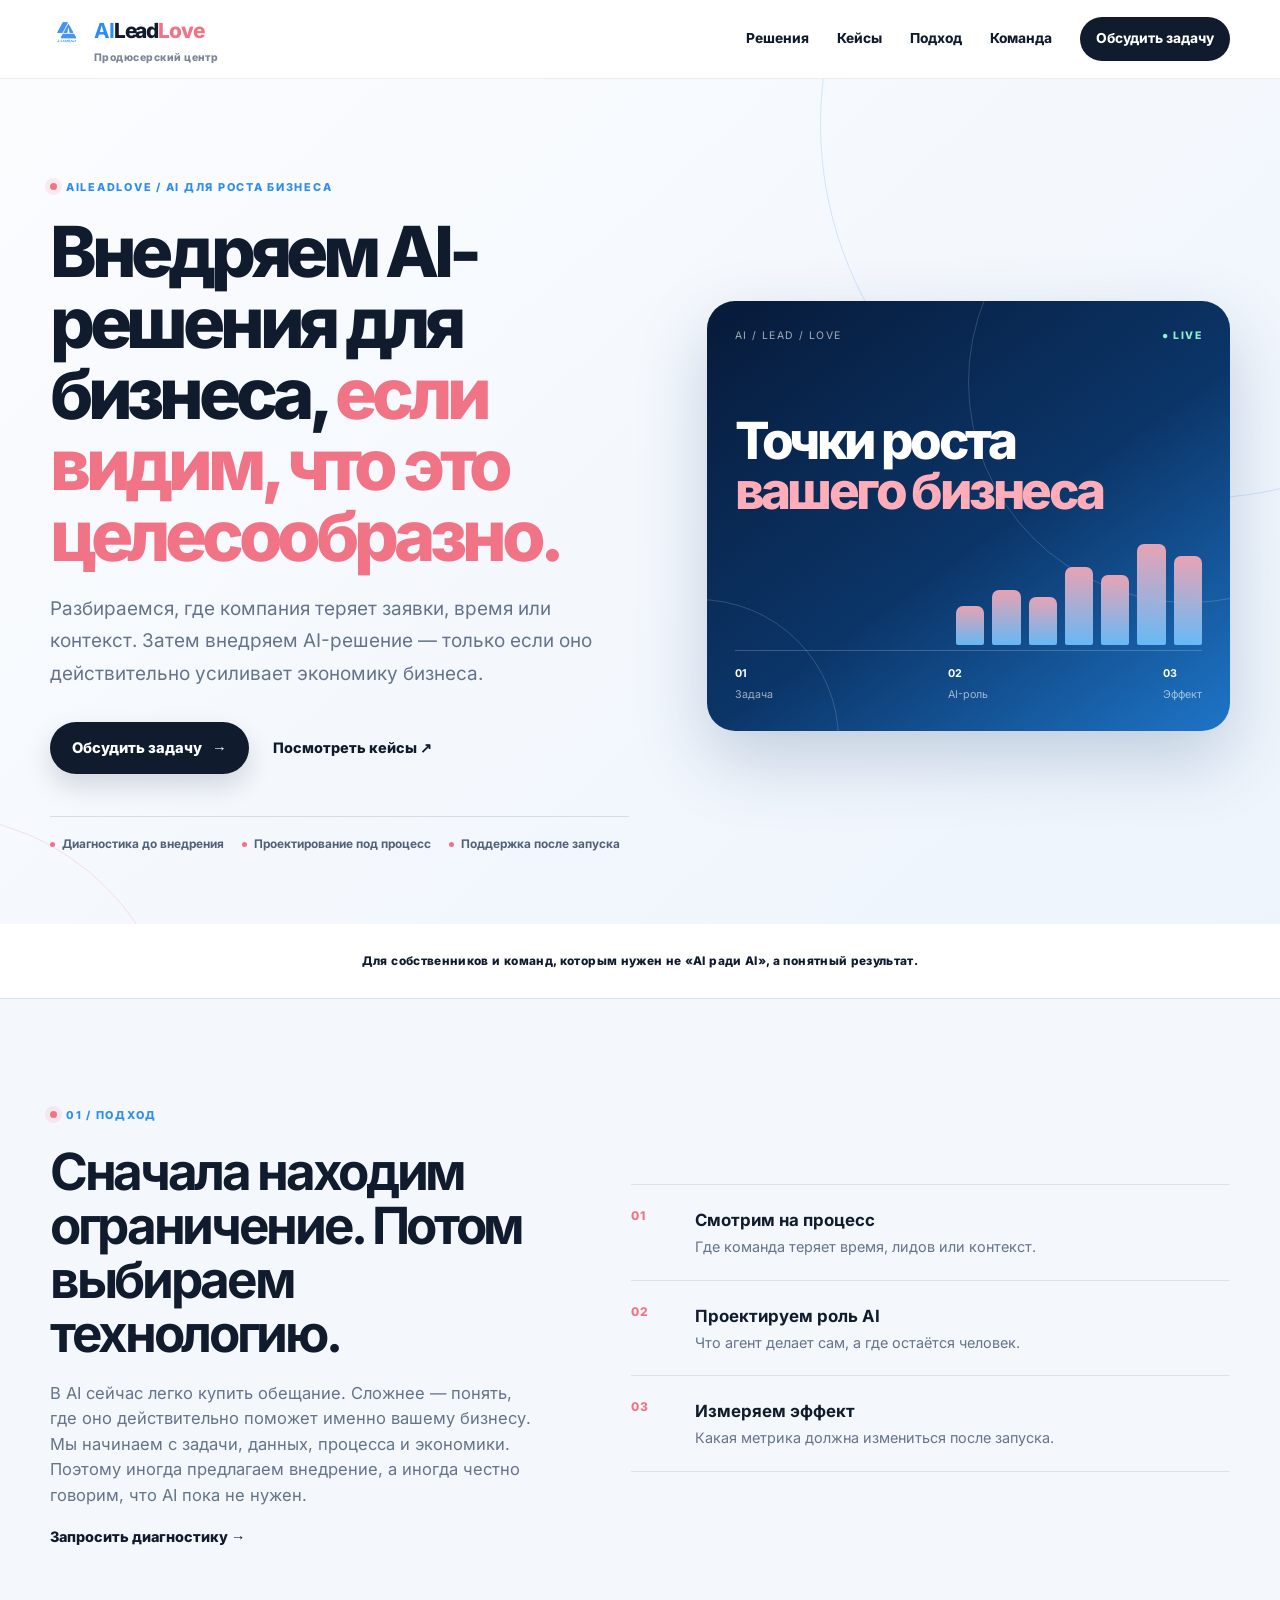
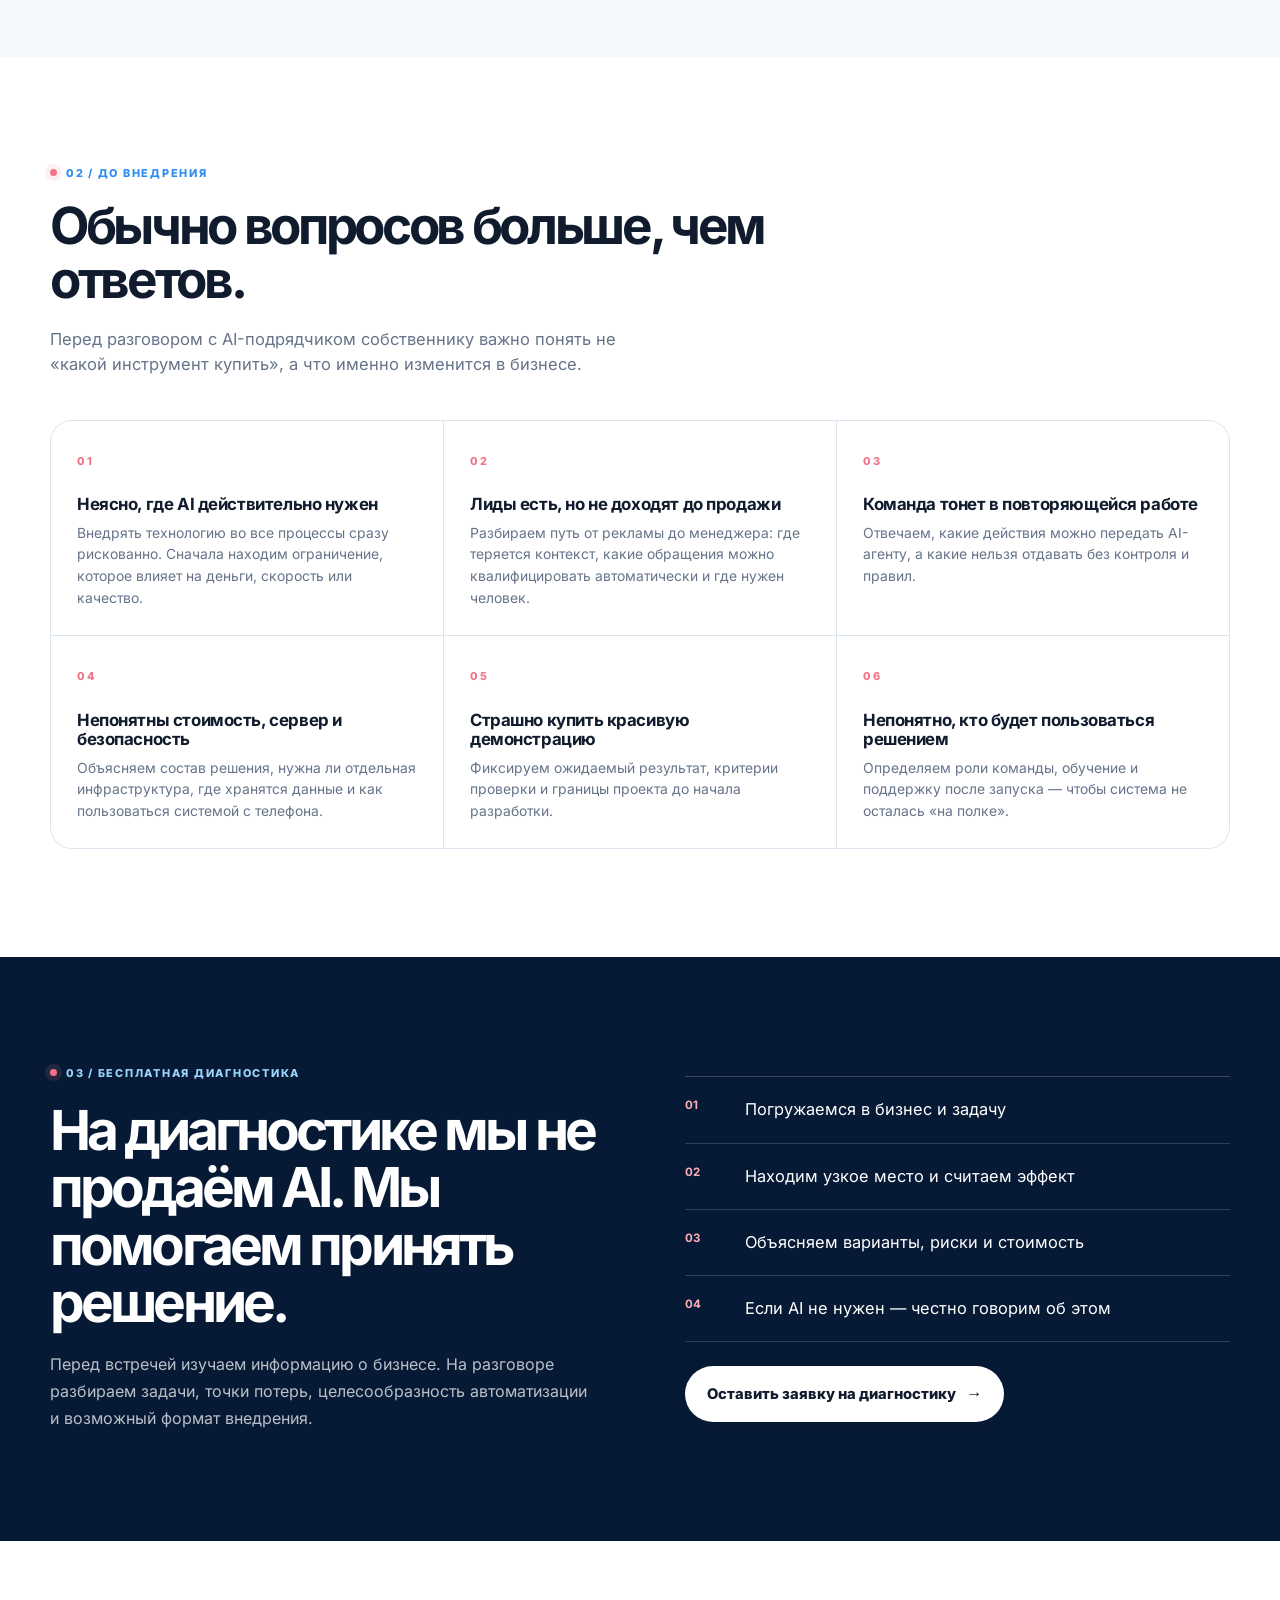
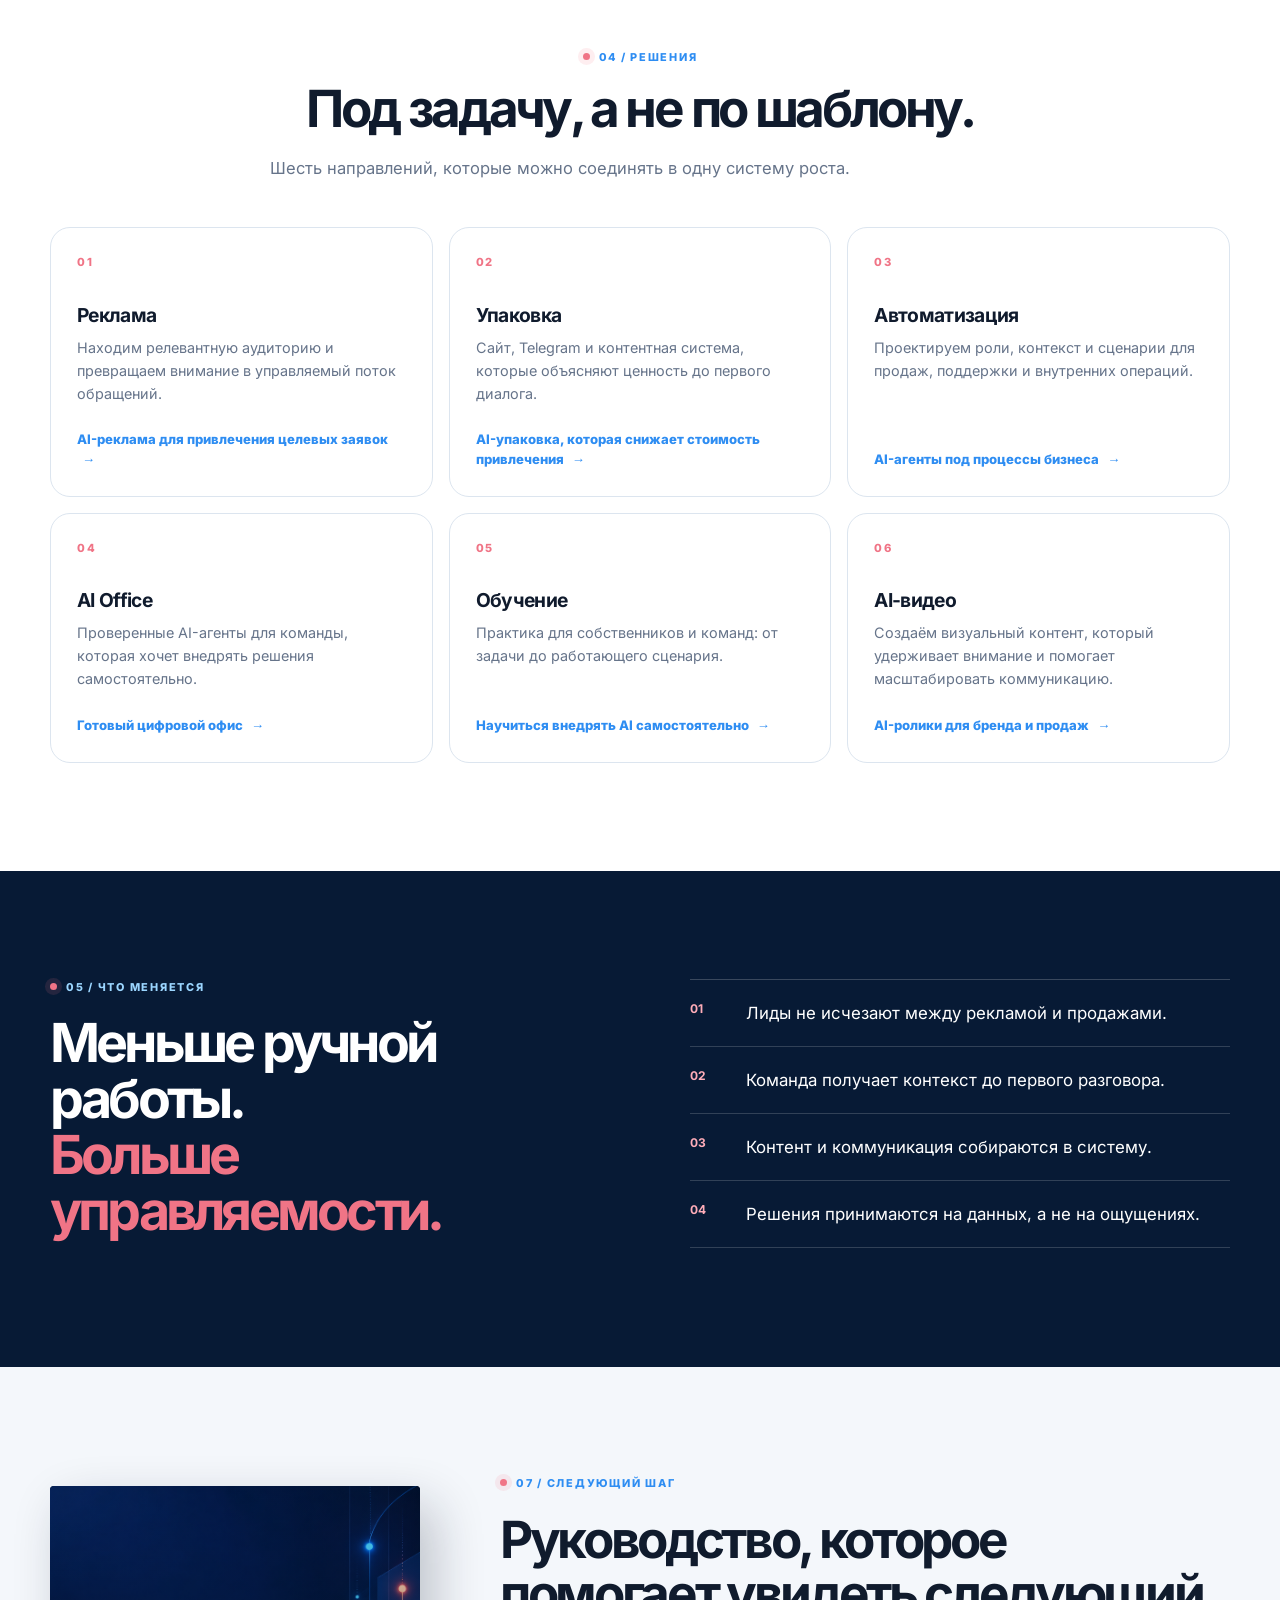
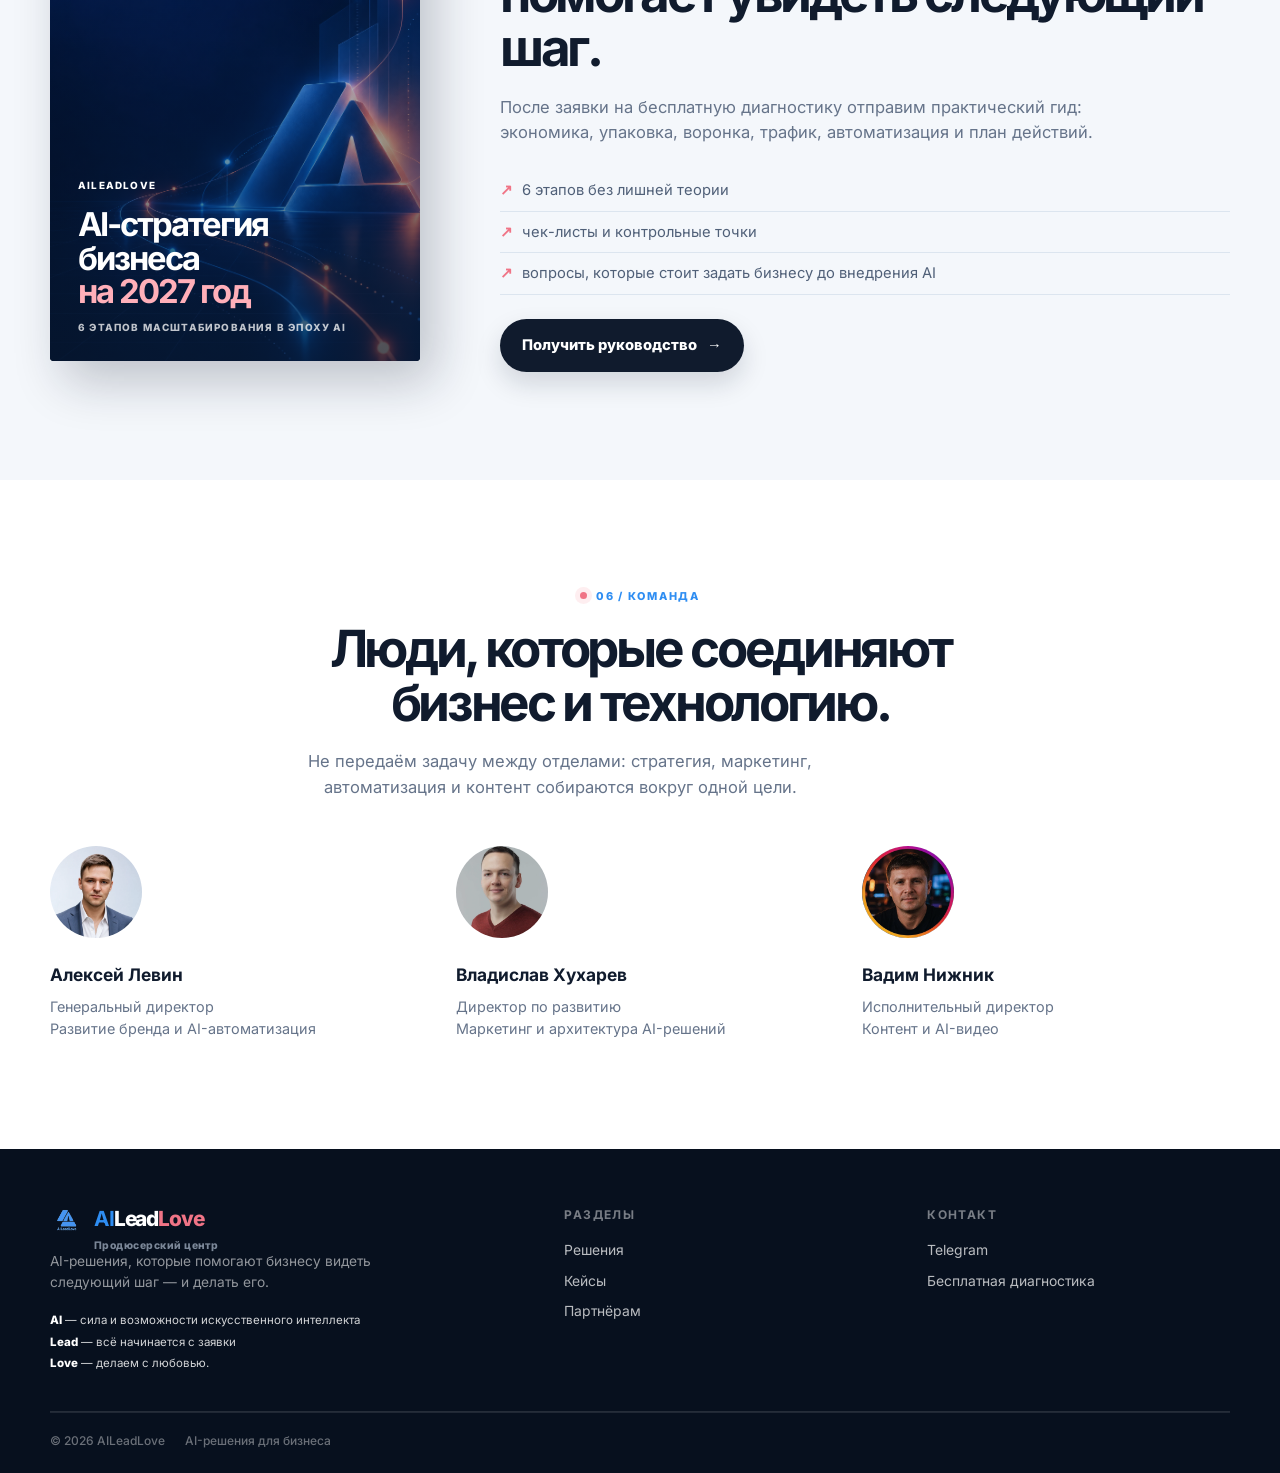
==== index.html @ 4a02d920 "Сделать подарок финальным седьмым блоком" ====
<!doctype html><html lang="ru"><head><meta charset="utf-8"><meta name="viewport" content="width=device-width, initial-scale=1"><link rel="preconnect" href="https://fonts.googleapis.com"><meta name="robots" content="index, follow"><meta name="description" content="AILeadLove помогает бизнесу находить точки роста и внедрять AI только там, где это приносит измеримую пользу."><link rel="canonical" href="https://aileadlove.ru/"><title>AILeadLove — AI-решения для бизнеса, которые работают на результат</title><link rel="stylesheet" href="fonts/inter.css"><link rel="stylesheet" href="styles.css?v=premium-20261109"><link rel="stylesheet" href="premium.css?v=20261109"></head><body><div class="floating-hearts" aria-hidden="true"><span class="heart heart-1">♥</span><span class="heart heart-2">♥</span><span class="heart heart-3">♥</span><span class="heart heart-4">♥</span><span class="heart heart-5">♥</span><span class="heart heart-6">♥</span><span class="heart heart-7">♥</span><span class="heart heart-8">♥</span></div><header class="site-nav"><div class="shell nav-inner"><a class="wordmark" href="./"><span class="brand-topline"><img src="images/logo.png" alt="" width="34" height="34"><span class="brand-name"><b>AI</b>Lead<span class="wordmark-love">Love</span></span></span><small class="brand-subtitle">Продюсерский центр</small></a><button class="menu-toggle" type="button" aria-label="Открыть меню" aria-expanded="false"><i></i><i></i><i></i></button><nav class="site-menu"><a href="#services">Решения</a><a href="cases/">Кейсы</a><a href="#approach">Подход</a><a href="#team">Команда</a><a class="nav-action" href="#contact">Обсудить задачу</a></nav></div></header><main>
<section class="premium-hero"><div class="hero-orbit orbit-a"></div><div class="hero-orbit orbit-b"></div><div class="shell hero-layout"><div class="hero-copy"><span class="overline">AILeadLove / AI для роста бизнеса</span><h1>Внедряем AI-решения для бизнеса, <em>если видим, что это целесообразно.</em></h1><p class="hero-deck">Разбираемся, где компания теряет заявки, время или контекст. Затем внедряем AI-решение — только если оно действительно усиливает экономику бизнеса.</p><div class="hero-actions"><a class="button button-dark" href="#contact">Обсудить задачу <span>→</span></a><a class="text-action" href="cases/">Посмотреть кейсы <span>↗</span></a></div><div class="hero-proof"><span>Диагностика до внедрения</span><span>Проектирование под процесс</span><span>Поддержка после запуска</span></div></div><div class="hero-dashboard"><div class="dashboard-top"><span>AI / LEAD / LOVE</span><b>● live</b></div><div class="dashboard-title">Точки роста<br><em>вашего бизнеса</em></div><div class="dashboard-chart"><i style="height:34%"></i><i style="height:48%"></i><i style="height:42%"></i><i style="height:68%"></i><i style="height:61%"></i><i style="height:88%"></i><i style="height:78%"></i></div><div class="dashboard-bottom"><span><b>01</b> Задача</span><span><b>02</b> AI-роль</span><span><b>03</b> Эффект</span></div></div></div></section>
<section class="trust-strip"><div class="shell trust-inner"><span class="trust-lead">Для собственников и команд, которым нужен не «AI ради AI», а понятный результат.</span></div></section>
<section class="section-light" id="approach"><div class="shell split-v2"><div class="section-lead"><span class="overline">01 / Подход</span><h2>Сначала находим ограничение. Потом выбираем технологию.</h2><p>В AI сейчас легко купить обещание. Сложнее — понять, где оно действительно поможет именно вашему бизнесу.</p><p>Мы начинаем с задачи, данных, процесса и экономики. Поэтому иногда предлагаем внедрение, а иногда честно говорим, что AI пока не нужен.</p><a class="inline-link" href="#contact">Запросить диагностику <span>→</span></a></div><div class="principles"><div><span>01</span><div class="principle-copy"><h3>Смотрим на процесс</h3><p>Где команда теряет время, лидов или контекст.</p></div></div><div><span>02</span><div class="principle-copy"><h3>Проектируем роль AI</h3><p>Что агент делает сам, а где остаётся человек.</p></div></div><div><span>03</span><div class="principle-copy"><h3>Измеряем эффект</h3><p>Какая метрика должна измениться после запуска.</p></div></div></div></div></section><section class="pain-section-v2"><div class="shell"><div class="section-heading left"><span class="overline">02 / До внедрения</span><h2>Обычно вопросов больше, чем ответов.</h2><p>Перед разговором с AI-подрядчиком собственнику важно понять не «какой инструмент купить», а что именно изменится в бизнесе.</p></div><div class="pain-grid-v2"><div><span>01</span><h3>Неясно, где AI действительно нужен</h3><p>Внедрять технологию во все процессы сразу рискованно. Сначала находим ограничение, которое влияет на деньги, скорость или качество.</p></div><div><span>02</span><h3>Лиды есть, но не доходят до продажи</h3><p>Разбираем путь от рекламы до менеджера: где теряется контекст, какие обращения можно квалифицировать автоматически и где нужен человек.</p></div><div><span>03</span><h3>Команда тонет в повторяющейся работе</h3><p>Отвечаем, какие действия можно передать AI-агенту, а какие нельзя отдавать без контроля и правил.</p></div><div><span>04</span><h3>Непонятны стоимость, сервер и безопасность</h3><p>Объясняем состав решения, нужна ли отдельная инфраструктура, где хранятся данные и как пользоваться системой с телефона.</p></div><div><span>05</span><h3>Страшно купить красивую демонстрацию</h3><p>Фиксируем ожидаемый результат, критерии проверки и границы проекта до начала разработки.</p></div><div><span>06</span><h3>Непонятно, кто будет пользоваться решением</h3><p>Определяем роли команды, обучение и поддержку после запуска — чтобы система не осталась «на полке».</p></div></div></div></section><section class="diagnostic-section-v2"><div class="shell diagnostic-layout-v2"><div><span class="overline overline-light">03 / Бесплатная диагностика</span><h2>На диагностике мы не продаём AI. Мы помогаем принять решение.</h2><p>Перед встречей изучаем информацию о бизнесе. На разговоре разбираем задачи, точки потерь, целесообразность автоматизации и возможный формат внедрения.</p></div><div class="diagnostic-steps-v2"><div><b>01</b><span>Погружаемся в бизнес и задачу</span></div><div><b>02</b><span>Находим узкое место и считаем эффект</span></div><div><b>03</b><span>Объясняем варианты, риски и стоимость</span></div><div><b>04</b><span>Если AI не нужен — честно говорим об этом</span></div><a class="button button-light diagnostic-button-v2" href="#contact">Оставить заявку на диагностику <span>→</span></a></div></div></section><section class="section-white" id="services"><div class="shell"><div class="section-heading"><span class="overline">04 / Решения</span><h2>Под задачу, а не по шаблону.</h2><p>Шесть направлений, которые можно соединять в одну систему роста.</p></div><div class="solutions-grid"><a class="solution-card" href="traffic/"><span class="solution-index">01</span><h3>Реклама</h3><p>Находим релевантную аудиторию и превращаем внимание в управляемый поток обращений.</p><span class="solution-link">AI-реклама для привлечения целевых заявок <b>→</b></span></a><a class="solution-card" href="packaging/"><span class="solution-index">02</span><h3>Упаковка</h3><p>Сайт, Telegram и контентная система, которые объясняют ценность до первого диалога.</p><span class="solution-link">AI-упаковка, которая снижает стоимость привлечения <b>→</b></span></a><a class="solution-card" href="aiagents/"><span class="solution-index">03</span><h3>Автоматизация</h3><p>Проектируем роли, контекст и сценарии для продаж, поддержки и внутренних операций.</p><span class="solution-link">AI-агенты под процессы бизнеса <b>→</b></span></a><a class="solution-card" href="aioffice/"><span class="solution-index">04</span><h3>AI Office</h3><p>Проверенные AI-агенты для команды, которая хочет внедрять решения самостоятельно.</p><span class="solution-link">Готовый цифровой офис <b>→</b></span></a><a class="solution-card" href="ai-training/"><span class="solution-index">05</span><h3>Обучение</h3><p>Практика для собственников и команд: от задачи до работающего сценария.</p><span class="solution-link">Научиться внедрять AI самостоятельно <b>→</b></span></a><a class="solution-card" href="aivideo/"><span class="solution-index">06</span><h3>AI-видео</h3><p>Создаём визуальный контент, который удерживает внимание и помогает масштабировать коммуникацию.</p><span class="solution-link">AI-ролики для бренда и продаж <b>→</b></span></a></div></div></section>
<section class="section-dark"><div class="shell dark-grid"><div><span class="overline overline-light">05 / Что меняется</span><h2>Меньше ручной работы.<br><em>Больше управляемости.</em></h2></div><div class="outcome-list"><div><b>01</b><span>Лиды не исчезают между рекламой и продажами.</span></div><div><b>02</b><span>Команда получает контекст до первого разговора.</span></div><div><b>03</b><span>Контент и коммуникация собираются в систему.</span></div><div><b>04</b><span>Решения принимаются на данных, а не на ощущениях.</span></div></div></div></section>
<section class="section-light" id="contact"><div class="shell guide-feature"><div class="guide-cover"><img src="images/guide-cover-2027.png" alt="Обложка руководства AI-стратегия бизнеса на 2027 год"><div class="guide-cover-type"><span>AILeadLove</span><strong>AI-стратегия<br>бизнеса<br><em>на 2027 год</em></strong><small>6 этапов масштабирования в эпоху AI</small></div></div><div class="guide-copy"><span class="overline">07 / Следующий шаг</span><h2>Руководство, которое помогает увидеть следующий шаг.</h2><p>После заявки на бесплатную диагностику отправим практический гид: экономика, упаковка, воронка, трафик, автоматизация и план действий.</p><ul><li>6 этапов без лишней теории</li><li>чек-листы и контрольные точки</li><li>вопросы, которые стоит задать бизнесу до внедрения AI</li></ul><a class="button button-dark" href="#contact">Получить руководство <span>→</span></a></div></div></section>
<section class="section-white" id="team"><div class="shell"><div class="section-heading"><span class="overline">06 / Команда</span><h2>Люди, которые соединяют бизнес и технологию.</h2><p>Не передаём задачу между отделами: стратегия, маркетинг, автоматизация и контент собираются вокруг одной цели.</p></div><div class="team-row"><div><img src="images/alexey-levin-unified.webp" alt="Алексей Левин"><h3>Алексей Левин</h3><p>Генеральный директор<br>Развитие бренда и AI-автоматизация</p></div><div><img src="images/vladislav-khukharev.webp" alt="Владислав Хухарев"><h3>Владислав Хухарев</h3><p>Директор по развитию<br>Маркетинг и архитектура AI-решений</p></div><div><img src="images/vadim-nizhnik.webp" alt="Вадим Нижник"><h3>Вадим Нижник</h3><p>Исполнительный директор<br>Контент и AI-видео</p></div></div></div></section>

</main><footer class="site-footer"><div class="shell footer-grid"><div><a class="wordmark footer-wordmark" href="./"><span class="brand-topline"><img src="images/logo.png" alt="" width="30" height="30"><span class="brand-name"><b>AI</b>Lead<span class="wordmark-love">Love</span></span></span><small class="brand-subtitle">Продюсерский центр</small></a><p>AI-решения, которые помогают бизнесу видеть следующий шаг — и делать его.</p><div class="footer-meaning"><span><b>AI</b> — сила и возможности искусственного интеллекта</span><span><b>Lead</b> — всё начинается с заявки</span><span><b>Love</b> — делаем с любовью.</span></div></div><div><h4>Разделы</h4><a href="#services">Решения</a><a href="cases/">Кейсы</a><a href="partners/">Партнёрам</a></div><div><h4>Контакт</h4><a href="https://t.me/lekslevin" target="_blank" rel="noopener noreferrer">Telegram</a><a href="#contact">Бесплатная диагностика</a></div></div><div class="shell footer-bottom"><div class="footer-meta"><span>© 2026 AILeadLove</span><span>AI-решения для бизнеса</span></div></div></footer><script src="script.min.js?v=premium-20261109"></script><script>const t=document.querySelector('.menu-toggle'),m=document.querySelector('.site-menu');if(t&&m)t.addEventListener('click',()=>{const o=m.classList.toggle('is-open');t.setAttribute('aria-expanded',String(o))});</script></body></html>
---- fonts/inter.css ----
/* Inter - self-hosted, variable weight 400-800, Cyrillic + Latin */
/* cyrillic-ext */
@font-face{font-family:'Inter';font-style:normal;font-weight:400 800;font-display:swap;src:url(/fonts/inter-0.woff2) format('woff2');unicode-range:U+0460-052F,U+1C80-1C8A,U+20B4,U+2DE0-2DFF,U+A640-A69F,U+FE2E-FE2F}
/* cyrillic */
@font-face{font-family:'Inter';font-style:normal;font-weight:400 800;font-display:swap;src:url(/fonts/inter-1.woff2) format('woff2');unicode-range:U+0301,U+0400-045F,U+0490-0491,U+04B0-04B1,U+2116}
/* latin-ext */
@font-face{font-family:'Inter';font-style:normal;font-weight:400 800;font-display:swap;src:url(/fonts/inter-5.woff2) format('woff2');unicode-range:U+0100-02BA,U+02BD-02C5,U+02C7-02CC,U+02CE-02D7,U+02DD-02FF,U+0304,U+0308,U+0329,U+1D00-1DBF,U+1E00-1E9F,U+1EF2-1EFF,U+2020,U+20A0-20AB,U+20AD-20C0,U+2113,U+2C60-2C7F,U+A720-A7FF}
/* latin */
@font-face{font-family:'Inter';font-style:normal;font-weight:400 800;font-display:swap;src:url(/fonts/inter-6.woff2) format('woff2');unicode-range:U+0000-00FF,U+0131,U+0152-0153,U+02BB-02BC,U+02C6,U+02DA,U+02DC,U+0304,U+0308,U+0329,U+2000-206F,U+20AC,U+2122,U+2191,U+2193,U+2212,U+2215,U+FEFF,U+FFFD}
---- styles.css ----
:root{--primary-blue:#1E9BF0;--secondary-blue:#0d7fd8;--indigo:#6366f1;--bg-light:#f8faff;--bg-gradient:linear-gradient(180deg,#f8faff 0%,#eef4ff 50%,#f8faff 100%);--text-dark:#111827;--text-gray:#6b7280;--text-light:#9ca3af;--white:#ffffff;--shadow:0 20px 60px rgba(30,155,240,0.08);--shadow-hover:0 30px 80px rgba(30,155,240,0.12);--luxury-shadow:0 40px 100px rgba(30,155,240,0.15)}*{margin:0;padding:0;box-sizing:border-box}html{scroll-behavior:smooth}body{font-family:'Inter',-apple-system,BlinkMacSystemFont,'Segoe UI',Roboto,'Helvetica Neue',Arial,sans-serif;color:var(--text-dark);background:var(--bg-light);line-height:1.6;overflow-x:hidden}.container{max-width:1200px;margin:0 auto;padding:0 24px}.navbar{position:fixed;top:0;left:0;right:0;background:rgba(255,255,255,0.98);backdrop-filter:blur(15px);z-index:1000;border-bottom:1px solid rgba(30,155,240,0.15);padding:1rem 0;box-shadow:0 2px 20px rgba(0,0,0,0.04)}.navbar-content{display:flex;justify-content:space-between;align-items:center}.logo{font-size:1.5rem;font-weight:900;letter-spacing:-0.5px}.logo-ai{color:var(--primary-blue)}.logo-lead{color:var(--text-dark)}.logo-love{color:#e74c6f}.nav-links{display:flex;list-style:none;gap:2.5rem;align-items:center}.nav-links a{text-decoration:none;color:var(--text-dark);font-weight:600;transition:color 0.3s ease;position:relative;font-size:0.95rem}.nav-links a:hover{color:var(--primary-blue)}.nav-links a::after{content:'';position:absolute;bottom:-5px;left:0;width:0;height:2px;background:var(--primary-blue);transition:width 0.3s ease}.nav-links a:hover::after{width:100%}.cta-nav{background:linear-gradient(135deg,var(--primary-blue),var(--indigo))!important;color:white!important;padding:0.6rem 1.8rem;border-radius:50px;transition:all 0.3s cubic-bezier(0.34,1.56,0.64,1);box-shadow:0 8px 25px rgba(30,155,240,0.25);font-weight:700}.cta-nav:hover{transform:translateY(-3px);box-shadow:0 12px 35px rgba(30,155,240,0.35)}.cta-nav::after{display:none!important}.hamburger{display:none;flex-direction:column;gap:5px;cursor:pointer;padding:8px;z-index:1001}.hamburger span{width:28px;height:3px;background:var(--text-dark);border-radius:3px;transition:all 0.3s ease}.hamburger.active span:nth-child(1){transform:rotate(45deg) translate(6px,6px)}.hamburger.active span:nth-child(2){opacity:0}.hamburger.active span:nth-child(3){transform:rotate(-45deg) translate(6px,-6px)}.hero{position:relative;min-height:100vh;display:flex;align-items:center;justify-content:center;background:var(--bg-gradient);padding-top:80px;overflow:visible}.hero-background{position:absolute;top:0;left:0;right:0;bottom:0;z-index:0}.gradient-blob{position:absolute;border-radius:50%;filter:blur(100px);opacity:0.2;animation:float 10s ease-in-out infinite}.blob-1{width:600px;height:600px;background:var(--primary-blue);top:-150px;left:-150px}.blob-2{width:500px;height:500px;background:var(--indigo);bottom:-100px;right:-100px;animation-delay:2s}.blob-3{width:400px;height:400px;background:#0ea5e9;top:50%;right:10%;opacity:0.15;animation-delay:4s}@keyframes float{0%,100%{transform:translate(0,0)}50%{transform:translate(40px,-40px)}}.hero-content{display:grid;grid-template-columns:1fr 1fr;gap:4rem;align-items:center;position:relative;z-index:1;padding:4rem 0}.hero-text{animation:slideInLeft 0.8s ease-out}.hero-title{font-size:3.5rem;font-weight:950;line-height:1.15;margin-bottom:1.5rem;color:var(--text-dark);letter-spacing:-1px}.hero-subtitle{font-size:1.25rem;color:var(--text-gray);margin-bottom:2rem;line-height:1.8;font-weight:500}.btn{display:inline-block;padding:0.75rem 1.5rem;border-radius:50px;text-decoration:none;font-weight:700;transition:all 0.3s cubic-bezier(0.34,1.56,0.64,1);border:none;cursor:pointer;font-size:1rem;letter-spacing:0.3px}.btn-primary{background:linear-gradient(135deg,var(--primary-blue),var(--indigo));color:white;box-shadow:0 12px 40px rgba(30,155,240,0.3)}.btn-primary:hover{transform:translateY(-4px);box-shadow:0 18px 50px rgba(30,155,240,0.4)}.btn-lg{padding:1.1rem 2.8rem;font-size:1.1rem}.hero-visual{position:relative;height:400px;animation:slideInRight 0.8s ease-out}.floating-card{position:absolute;background:rgba(255,255,255,0.95);border-radius:20px;padding:1.8rem;box-shadow:0 20px 60px rgba(0,0,0,0.1),0 8px 24px rgba(30,155,240,0.15);animation:float 6s ease-in-out infinite;border:1px solid rgba(30,155,240,0.2);text-align:center;z-index:10;backdrop-filter:blur(10px)}.card-1{width:170px;top:0;left:30px;animation-delay:0s}.card-2{width:170px;top:30px;right:20px;animation-delay:1s}.card-3{width:170px;bottom:60px;left:100px;animation-delay:2s}.card-icon{font-size:2.8rem;margin-bottom:0.75rem}.floating-card p{font-weight:700;color:#1a2e4a;font-size:0.95rem}@keyframes slideInLeft{from{opacity:0;transform:translateX(-60px)}to{opacity:1;transform:translateX(0)}}@keyframes slideInRight{from{opacity:0;transform:translateX(60px)}to{opacity:1;transform:translateX(0)}}.intro{padding:5rem 0;background:white;border-top:1px solid rgba(30,155,240,0.1)}.intro-content{text-align:center;max-width:750px;margin:0 auto}.intro-content h2{font-size:2.5rem;margin-bottom:1.5rem;color:var(--text-dark);font-weight:900}.intro-content p{font-size:1.15rem;color:var(--text-gray);margin-bottom:1.2rem;line-height:1.8;font-weight:500}.highlight{color:var(--primary-blue);font-weight:700}.services{padding:6rem 0;background:var(--bg-gradient)}.section-title{font-size:2.5rem;text-align:center;margin-bottom:4rem;color:var(--text-dark);font-weight:950;letter-spacing:-0.5px}.service-block{background:white;border-radius:25px;padding:3rem;margin-bottom:3rem;box-shadow:var(--shadow);transition:all 0.3s cubic-bezier(0.34,1.56,0.64,1);border:1px solid rgba(30,155,240,0.08)}.service-block:hover{transform:translateY(-5px);box-shadow:var(--luxury-shadow)}.service-header{display:flex;align-items:center;gap:1.5rem;margin-bottom:1.5rem}.service-icon{font-size:2.5rem}.service-header h3{font-size:1.8rem;color:var(--text-dark);font-weight:900}.service-description{font-size:1.1rem;color:var(--text-gray);margin-bottom:2rem;font-weight:500}.service-features{display:grid;grid-template-columns:repeat(auto-fit,minmax(250px,1fr));gap:1rem;margin-bottom:2rem}.feature{display:flex;align-items:center;gap:0.8rem;padding:1rem;background:linear-gradient(135deg,rgba(30,155,240,0.06),rgba(99,102,241,0.04));border-radius:12px;transition:all 0.3s ease;border:1px solid rgba(30,155,240,0.08)}.feature:hover{background:linear-gradient(135deg,rgba(30,155,240,0.1),rgba(99,102,241,0.07));transform:translateX(5px)}.feature-icon{color:var(--primary-blue);font-weight:bold;font-size:1.2rem;flex-shrink:0}.feature span{color:var(--text-dark);font-weight:600;font-size:0.9rem}.video-cases{margin-top:2.5rem;padding-top:2rem;border-top:2px solid rgba(30,155,240,0.1)}.video-cases h4{font-size:1.5rem;margin-bottom:2rem;color:var(--text-dark);font-weight:800}.video-case{margin-bottom:2.5rem;padding:2rem;background:linear-gradient(135deg,rgba(30,155,240,0.04),rgba(99,102,241,0.02));border-radius:18px;border:1px solid rgba(30,155,240,0.1)}.video-case h5{font-size:1.2rem;color:var(--text-dark);margin-bottom:0.5rem;font-weight:800}.case-goal{font-size:0.9rem;color:var(--text-gray);margin-bottom:1.5rem;font-weight:500}.video-grid{display:grid;grid-template-columns:repeat(auto-fit,minmax(280px,1fr));gap:1.5rem;margin-bottom:1.5rem}.video-embed{position:relative;width:100%;padding-bottom:56.25%;height:0;border-radius:12px;overflow:hidden;box-shadow:0 8px 25px rgba(0,0,0,0.1)}.video-embed iframe,.video-embed video{position:absolute;top:0;left:0;width:100%;height:100%;border:none;object-fit:cover;background:#000;border-radius:12px}.case-results{display:flex;gap:2rem;flex-wrap:wrap;margin-bottom:1rem}.case-results .result-item{text-align:center}.result-number{display:block;font-size:1.5rem;font-weight:900;color:var(--primary-blue)}.result-label{display:block;font-size:0.8rem;color:var(--text-gray);margin-top:0.2rem;font-weight:600}.case-partner{font-size:0.85rem;color:var(--text-light);font-style:italic}.agents-grid{display:grid;grid-template-columns:repeat(auto-fit,minmax(280px,1fr));gap:2rem;margin-top:2rem}.agent-card{background:linear-gradient(135deg,rgba(30,155,240,0.05),rgba(99,102,241,0.03));border:1.5px solid rgba(30,155,240,0.1);border-radius:18px;padding:2rem;transition:all 0.3s cubic-bezier(0.34,1.56,0.64,1)}.agent-card:hover{transform:translateY(-5px);border-color:var(--primary-blue);box-shadow:0 15px 40px rgba(30,155,240,0.12)}.agent-card h5{font-size:1.1rem;color:var(--text-dark);margin-bottom:0.5rem;font-weight:800}.agent-card p{font-size:0.9rem;color:var(--text-gray);margin-bottom:1rem;font-weight:500}.agent-result{display:block;font-size:0.85rem;color:var(--primary-blue);font-weight:700;padding-top:0.8rem;border-top:1px solid rgba(30,155,240,0.1)}.platforms{display:flex;flex-wrap:wrap;gap:0.8rem;margin-top:2rem;padding-top:2rem;border-top:1px solid rgba(30,155,240,0.1)}.platform-tag{display:inline-block;background:linear-gradient(135deg,var(--primary-blue),var(--indigo));color:white;padding:0.5rem 1.2rem;border-radius:50px;font-size:0.85rem;font-weight:700;transition:all 0.3s ease;box-shadow:0 4px 15px rgba(30,155,240,0.2)}.platform-tag:hover{transform:scale(1.05) translateY(-2px);box-shadow:0 8px 25px rgba(30,155,240,0.3)}.case-studies{padding:6rem 0;background:white}.cases-grid{display:grid;grid-template-columns:repeat(2,1fr);gap:2rem}.case-card{background:white;border-radius:20px;overflow:hidden;border:1.5px solid rgba(30,155,240,0.1);transition:all 0.3s cubic-bezier(0.34,1.56,0.64,1);box-shadow:0 8px 30px rgba(0,0,0,0.05)}.case-card:hover{transform:translateY(-8px);border-color:var(--primary-blue);box-shadow:0 20px 50px rgba(30,155,240,0.15)}.case-image{height:100px;overflow:hidden;background:linear-gradient(135deg,rgba(30,155,240,0.1),rgba(99,102,241,0.05));display:flex;align-items:center;justify-content:center;padding:14px}.case-image img{width:72px;height:72px;object-fit:contain;border-radius:8px}.case-content{padding:1.5rem}.case-content h4{font-size:1.2rem;color:var(--text-dark);margin-bottom:0.5rem;font-weight:800}.case-task{font-size:0.9rem;color:var(--text-gray);margin-bottom:1rem;font-weight:500}.case-metrics{display:flex;gap:0.8rem;flex-wrap:wrap;margin-bottom:1rem}.metric{display:inline-block;padding:0.4rem 0.8rem;background:linear-gradient(135deg,rgba(30,155,240,0.08),rgba(99,102,241,0.05));border-radius:8px;font-size:0.8rem;font-weight:700;color:var(--primary-blue)}.case-link{display:inline-block;color:var(--primary-blue);text-decoration:none;font-weight:700;font-size:0.9rem;transition:all 0.3s ease}.case-link:hover{color:var(--indigo);transform:translateX(5px)}.why-us{padding:6rem 0;background:var(--bg-gradient)}.advantages-grid{display:grid;grid-template-columns:repeat(3,1fr);gap:2rem}.advantage-card{background:white;border-radius:20px;padding:2.5rem;text-align:center;transition:all 0.3s cubic-bezier(0.34,1.56,0.64,1);border:1.5px solid rgba(30,155,240,0.08);box-shadow:0 8px 30px rgba(0,0,0,0.04)}.advantage-card:hover{transform:translateY(-8px);box-shadow:var(--luxury-shadow);border-color:var(--primary-blue)}.advantage-icon{font-size:2.5rem;margin-bottom:1rem;display:block}.advantage-card h4{font-size:1.15rem;color:var(--text-dark);margin-bottom:0.6rem;font-weight:800}.advantage-card p{color:var(--text-gray);line-height:1.6;font-weight:500;font-size:0.9rem}.team{padding:6rem 0;background:white}.team-subtitle{text-align:center;font-size:1.15rem;color:var(--text-gray);margin-bottom:4rem;max-width:700px;margin-left:auto;margin-right:auto;font-weight:500}.team-grid{display:grid;grid-template-columns:repeat(3,1fr);gap:2rem}.team-card{border-radius:25px;padding:2.5rem;background:#ffffff;color:var(--text-dark);transition:all 0.3s cubic-bezier(0.34,1.56,0.64,1);box-shadow:0 20px 50px rgba(0,0,0,0.06);border:1.5px solid rgba(30,155,240,0.1);position:relative;overflow:hidden}.team-card::before{content:'';position:absolute;top:0;left:0;right:0;height:5px;background:linear-gradient(135deg,var(--primary-blue),var(--indigo))}.team-card:hover{transform:translateY(-8px);box-shadow:0 30px 70px rgba(30,155,240,0.12);border-color:var(--primary-blue)}.team-image{width:100px;height:100px;border-radius:18px;overflow:hidden;margin-bottom:1.5rem;border:3px solid rgba(30,155,240,0.15);box-shadow:0 6px 20px rgba(30,155,240,0.1)}.team-image img{width:100%;height:100%;object-fit:cover}.team-card h3{font-size:1.4rem;margin-bottom:0.4rem;font-weight:900;color:var(--text-dark)}.team-role{font-size:0.9rem;color:var(--primary-blue);margin-bottom:1.5rem;font-weight:700}.team-highlights{display:grid;grid-template-columns:1fr 1fr;gap:1rem;margin-bottom:1.5rem;padding-bottom:1.5rem;border-bottom:2px solid rgba(30,155,240,0.08)}.team-card .highlight{text-align:center}.team-card .highlight .number{display:block;font-size:1.4rem;font-weight:900;color:var(--primary-blue)}.team-card .highlight .label{display:block;font-size:0.75rem;color:var(--text-gray);margin-top:0.2rem;font-weight:600}.team-achievements{list-style:none}.team-achievements li{padding:0.5rem 0;padding-left:1.5rem;position:relative;font-size:0.9rem;color:var(--text-dark);font-weight:600}.team-achievements li:before{content:"\2713";position:absolute;left:0;font-weight:900;color:var(--primary-blue)}.cta-section{padding:6rem 0;background:linear-gradient(135deg,var(--primary-blue),var(--indigo));color:white;position:relative;overflow:hidden}.cta-section::before{content:"";position:absolute;top:-50%;right:-10%;width:600px;height:600px;background:rgba(255,255,255,0.08);border-radius:50%;filter:blur(100px)}.cta-content{text-align:center;position:relative;z-index:1}.cta-content h2{font-size:2.5rem;margin-bottom:1rem;font-weight:950}.cta-content p{font-size:1.2rem;margin-bottom:2.5rem;opacity:0.95;font-weight:500}.contact-buttons{display:flex;gap:1rem;justify-content:center;flex-wrap:wrap}.contact-buttons .btn{background:white;color:var(--primary-blue);font-weight:700;padding:0.9rem 2.5rem;box-shadow:0 10px 30px rgba(0,0,0,0.15);font-size:1.05rem}.contact-buttons .btn:hover{transform:translateY(-4px);box-shadow:0 15px 40px rgba(0,0,0,0.2)}.footer{background:var(--text-dark);color:white;padding:4rem 0 2rem}.footer-content{display:grid;grid-template-columns:repeat(4,1fr);gap:2.5rem;margin-bottom:2rem}.footer-section h4{font-size:1.1rem;margin-bottom:1rem;color:var(--primary-blue);font-weight:800}.footer-section p{color:rgba(255,255,255,0.75);line-height:1.7;font-weight:500}.footer-section ul{list-style:none}.footer-section ul li{margin-bottom:0.6rem}.footer-section a{color:rgba(255,255,255,0.75);text-decoration:none;transition:color 0.3s ease;font-weight:500}.footer-section a:hover{color:var(--primary-blue)}.footer-bottom{text-align:center;padding-top:2rem;border-top:1px solid rgba(255,255,255,0.1);color:rgba(255,255,255,0.6);font-weight:500;font-size:0.9rem}.fade-in{animation:fadeIn 0.8s ease-out}.fade-in-delay{animation:fadeIn 0.8s ease-out 0.2s both}.fade-in-up{animation:fadeInUp 0.8s ease-out}@keyframes fadeIn{from{opacity:0}to{opacity:1}}@keyframes fadeInUp{from{opacity:0;transform:translateY(30px)}to{opacity:1;transform:translateY(0)}}.brand-meaning{display:flex;align-items:center;gap:0.8rem;margin-top:1rem;margin-bottom:2rem;flex-wrap:wrap}.meaning-item{font-size:0.95rem;color:var(--text-gray);font-weight:500}.meaning-item strong{color:var(--text-dark);font-weight:800}.meaning-divider{color:rgba(30,155,240,0.4);font-size:0.7rem}.heart-inline{color:#e74c6f;display:inline-block;animation:heartbeat 1.5s ease-in-out infinite}@keyframes heartbeat{0%,100%{transform:scale(1)}50%{transform:scale(1.25)}}.floating-hearts{position:fixed;top:0;left:0;width:100%;height:100%;pointer-events:none;z-index:0;overflow:hidden}.heart{position:absolute;color:#e74c6f;opacity:0.08;animation:floatHeart linear infinite}.heart-1{left:5%;font-size:1rem;animation-duration:18s;animation-delay:0s}.heart-2{left:15%;font-size:0.8rem;animation-duration:22s;animation-delay:3s}.heart-3{left:30%;font-size:1.4rem;animation-duration:20s;animation-delay:6s}.heart-4{left:50%;font-size:0.9rem;animation-duration:25s;animation-delay:2s}.heart-5{left:65%;font-size:1.1rem;animation-duration:19s;animation-delay:5s}.heart-6{left:80%;font-size:0.7rem;animation-duration:23s;animation-delay:8s}.heart-7{left:90%;font-size:1.3rem;animation-duration:21s;animation-delay:1s}.heart-8{left:42%;font-size:0.85rem;animation-duration:24s;animation-delay:4s}@keyframes floatHeart{0%{transform:translateY(110vh) rotate(0deg) scale(0.8);opacity:0}10%{opacity:0.08}50%{opacity:0.06}90%{opacity:0.03}100%{transform:translateY(-10vh) rotate(360deg) scale(1.2);opacity:0}}@media (max-width:1024px){.hero-content{grid-template-columns:1fr 1fr;gap:2rem}.hero-title{font-size:2.8rem}.advantages-grid{grid-template-columns:repeat(2,1fr)}.team-grid{grid-template-columns:repeat(2,1fr)}.cases-grid{grid-template-columns:repeat(2,1fr)}.footer-content{grid-template-columns:repeat(2,1fr)}.hamburger{display:flex}.nav-links{position:fixed;top:0;right:-100%;width:75%;max-width:320px;height:100vh;background:white;flex-direction:column;padding:5rem 2rem 2rem;gap:1.5rem;box-shadow:-10px 0 40px rgba(0,0,0,0.1);transition:right 0.3s ease;z-index:999;align-items:flex-start}.nav-links.active{right:0}.nav-links a{font-size:1.1rem;padding:0.5rem 0}.cta-nav{margin-top:1rem}}@media (max-width:768px){.container{padding:0 20px}.hero{min-height:auto;padding:6rem 0 4rem}.hero-content{grid-template-columns:1fr;gap:2rem}.hero-title{font-size:2.2rem}.hero-subtitle{font-size:1rem}.hero-visual{display:none}.section-title{font-size:2rem;margin-bottom:2.5rem}.intro-content h2{font-size:2rem}.services,.case-studies,.why-us,.team,.cta-section{padding:4rem 0}.service-block{padding:2rem;margin-bottom:2rem}.service-header{flex-direction:column;align-items:flex-start;gap:1rem}.service-header h3{font-size:1.4rem}.service-features{grid-template-columns:1fr}.video-grid{grid-template-columns:1fr}.agents-grid{grid-template-columns:1fr}.cases-grid{grid-template-columns:1fr}.case-image{height:80px;padding:10px}.case-image img{width:56px;height:56px}.advantages-grid{grid-template-columns:1fr}.team-grid{grid-template-columns:1fr}.cta-content h2{font-size:1.8rem}.contact-buttons{flex-direction:column}.contact-buttons .btn{width:100%;text-align:center}.footer-content{grid-template-columns:1fr;gap:2rem}.brand-meaning{flex-direction:column;gap:0.4rem;align-items:flex-start}.meaning-divider{display:none}.heart{opacity:0.05}}@media (max-width:480px){.hero-title{font-size:1.8rem}.section-title{font-size:1.6rem}.service-block{padding:1.5rem}.team-card{padding:1.5rem}.case-results{gap:1rem}.result-number{font-size:1.2rem}.case-image{height:64px;padding:8px}.case-image img{width:48px;height:48px}.btn-lg{padding:0.9rem 2rem;font-size:1rem}}.video-portfolio{padding:100px 0;background:linear-gradient(180deg,#f0f5ff 0%,#f8faff 100%)}.portfolio-subtitle{text-align:center;color:var(--text-gray);font-size:1.15rem;margin-bottom:2.5rem}.portfolio-categories{display:flex;justify-content:center;flex-wrap:wrap;gap:0.75rem;margin-bottom:3rem}.portfolio-tab{padding:0.6rem 1.5rem;border:2px solid var(--primary-blue);border-radius:50px;background:transparent;color:var(--primary-blue);font-size:0.95rem;font-weight:500;cursor:pointer;transition:all 0.3s ease}.portfolio-tab:hover,.portfolio-tab.active{background:var(--primary-blue);color:var(--white);box-shadow:0 4px 15px rgba(30,155,240,0.3)}.portfolio-grid{display:grid;grid-template-columns:repeat(3,1fr);gap:2rem}.portfolio-item{background:var(--white);border-radius:16px;overflow:hidden;box-shadow:0 8px 30px rgba(0,0,0,0.06);transition:transform 0.3s ease,box-shadow 0.3s ease,opacity 0.4s ease}.portfolio-item:hover{transform:translateY(-5px);box-shadow:0 15px 40px rgba(30,155,240,0.12)}.portfolio-item.hidden{display:none}.portfolio-video{position:relative;width:100%;padding-bottom:56.25%;height:0;overflow:hidden}.portfolio-video iframe,.portfolio-video video{position:absolute;top:0;left:0;width:100%;height:100%;border:none;object-fit:cover;background:#000}.portfolio-label{padding:1rem 1.25rem;font-size:0.9rem;font-weight:500;color:var(--text-dark);text-align:center}@media (max-width:1024px){.portfolio-grid{grid-template-columns:repeat(2,1fr)}}@media (max-width:768px){.portfolio-grid{grid-template-columns:1fr}.portfolio-categories{gap:0.5rem}.portfolio-tab{padding:0.5rem 1rem;font-size:0.85rem}}@media (max-width:480px){.video-portfolio{padding:60px 0}}@media print{.navbar,.cta-section,.floating-hearts{display:none}}@media (prefers-reduced-motion:reduce){*,*::before,*::after{animation-duration:0.01ms!important;transition-duration:0.01ms!important}}
.video-lazy-wrapper{position:relative;width:100%;padding-bottom:56.25%;height:0;overflow:hidden;background:#000;border-radius:12px}
.video-lazy-wrapper .video-poster{position:absolute;top:0;left:0;width:100%;height:100%;object-fit:cover;cursor:pointer;border-radius:12px}
.video-lazy-wrapper .video-play-btn{position:absolute;top:50%;left:50%;transform:translate(-50%,-50%);width:60px;height:60px;background:rgba(255,255,255,0.9);border-radius:50%;display:flex;align-items:center;justify-content:center;font-size:22px;color:#1a2e4a;cursor:pointer;pointer-events:none;box-shadow:0 4px 20px rgba(0,0,0,0.3);transition:transform 0.2s ease,background 0.2s ease}
.video-lazy-wrapper:hover .video-play-btn{background:rgba(255,255,255,1);transform:translate(-50%,-50%) scale(1.1)}
.video-lazy-wrapper video{position:absolute;top:0;left:0;width:100%;height:100%;border:none;object-fit:cover;border-radius:12px}

/* ===== REELS SECTION (vertical short clips) ===== */
.reels-section,.gallery-section{margin-bottom:3rem}
.reels-title{font-size:1.3rem;font-weight:700;color:#1a2e4a;margin-bottom:1.2rem;padding-left:0.2rem}
.reels-scroll-wrapper{position:relative;display:flex;align-items:center;gap:0}
.reels-track{display:flex;gap:12px;overflow-x:auto;scroll-snap-type:x mandatory;-webkit-overflow-scrolling:touch;scrollbar-width:none;padding:8px 4px 12px;flex:1;will-change:scroll-position;touch-action:pan-x;overscroll-behavior-x:contain;scroll-padding:0}
.reels-track::-webkit-scrollbar{display:none}
.reel-item{flex:0 0 min(360px,90vw);scroll-snap-align:center;border-radius:14px;overflow:hidden;box-shadow:0 4px 20px rgba(0,0,0,0.12);background:#000;position:relative;height:calc(min(360px,90vw)*16/9)}
.reel-item iframe{position:absolute;top:0;left:0;width:100%;height:100%;border:none;display:block}
.reels-nav{flex-shrink:0;width:40px;height:40px;border-radius:50%;background:rgba(255,255,255,0.95);border:1px solid rgba(0,0,0,0.1);box-shadow:0 2px 12px rgba(0,0,0,0.15);font-size:22px;color:#1a2e4a;cursor:pointer;display:flex;align-items:center;justify-content:center;transition:all 0.2s ease;z-index:2;line-height:1}
.reels-nav:hover{background:#fff;box-shadow:0 4px 20px rgba(0,0,0,0.2);transform:scale(1.08)}
.reels-nav-prev{margin-right:8px}
.reels-nav-next{margin-left:8px}
.reels-dots{display:flex;justify-content:center;gap:6px;margin-top:10px}
.reels-dot{width:6px;height:6px;border-radius:50%;background:#cbd5e1;transition:all 0.2s ease;cursor:pointer}
.reels-dot.active{background:#1e9bf0;width:18px;border-radius:3px}

/* ===== VIDEO GALLERY (horizontal long videos) ===== */
.videos-gallery{display:grid;grid-template-columns:repeat(auto-fill,minmax(320px,1fr));gap:20px}
.gallery-item{border-radius:14px;overflow:hidden;box-shadow:0 4px 20px rgba(0,0,0,0.1);background:#000;transition:transform 0.2s ease,box-shadow 0.2s ease}
.gallery-item:hover{transform:translateY(-4px);box-shadow:0 8px 30px rgba(0,0,0,0.18)}
.gallery-video{position:relative;width:100%;padding-bottom:56.25%;height:0;overflow:hidden}
.gallery-video iframe{position:absolute;top:0;left:0;width:100%;height:100%;border:none}

/* Mobile responsive */
@media(max-width:768px){
  .reel-item{flex:0 0 160px;height:285px}
  .reels-nav{width:32px;height:32px;font-size:18px}
  .videos-gallery{grid-template-columns:1fr}
  .reels-title{font-size:1.1rem}
}
@media(max-width:480px){
  .reel-item{flex:0 0 140px;height:249px}
  .reels-nav{display:none}
}

/* ===== VK EMBED WRAPPER (cases section) ===== */
.vk-embed-wrapper{position:relative;width:100%;padding-bottom:56.25%;height:0;overflow:hidden;border-radius:12px;background:#000}
.vk-embed-wrapper iframe{position:absolute;top:0;left:0;width:100%;height:100%;border:none}
.vk-poster-overlay{position:absolute;top:0;left:0;width:100%;height:100%;cursor:pointer;z-index:2}
.vk-poster-overlay img{width:100%;height:100%;-o-object-fit:cover;object-fit:cover;display:block;border-radius:12px}
.vk-play-btn{position:absolute;top:50%;left:50%;transform:translate(-50%,-50%);width:56px;height:56px;background:rgba(0,0,0,0.65);border-radius:50%;display:flex;align-items:center;justify-content:center;color:#fff;font-size:22px;transition:background 0.2s ease,transform 0.2s ease;padding-left:4px}
.vk-poster-overlay:hover .vk-play-btn{background:rgba(30,155,240,0.85);transform:translate(-50%,-50%) scale(1.1)}

/* ===== MOBILE VIDEO OPTIMIZATIONS ===== */
@media(max-width:768px){
  .video-grid{grid-template-columns:1fr;gap:1rem}
  .vk-embed-wrapper{border-radius:8px}
  .video-cases-grid{gap:1.5rem}
  .reels-section{padding:0}
  .reel-item{flex:0 0 160px;height:285px}
}
@media(max-width:480px){
  .reel-item{flex:0 0 140px;height:249px}
  .video-grid{grid-template-columns:1fr}
  .reels-nav-btn{width:32px;height:32px;font-size:14px}
}
/* Prevent iframe flicker on load */
iframe[data-src]{background:#111;border-radius:inherit}
/* iOS Safari fix: ensure iframes don't overflow */
.reel-item iframe,.vk-embed-wrapper iframe{
  -webkit-transform:translateZ(0);
  transform:translateZ(0)
}
/* Smooth poster image display */
.vk-poster-overlay img{
  -webkit-transition:opacity 0.2s ease;
  transition:opacity 0.2s ease
}

/* Mobile text and layout improvements */
@media (max-width: 768px) {
  .section-title { font-size: 1.7rem; line-height: 1.3; }
  .hero-title { font-size: 2rem; line-height: 1.25; }
  .hero-subtitle { font-size: 1rem; line-height: 1.6; }
  .service-block h3 { font-size: 1.2rem; }
  .case-content h4 { font-size: 1rem; }
  .case-task { font-size: 0.85rem; }
  .case-result { font-size: 0.8rem; }
  .result-number { font-size: 1.4rem; }
  .result-label { font-size: 0.75rem; }
  /* Reels full-screen on mobile */
  .reel-item { flex: 0 0 calc(100vw - 2rem); height: calc((100vw - 2rem) * 16 / 9); scroll-snap-align: center; border-radius: 10px; }
  .reels-track { gap: 8px; padding: 4px 1rem 12px; scroll-padding-left: 1rem; }
  .reels-scroll-wrapper { padding: 0; }
  .reels-nav { display: none; }
  /* Gallery section on mobile */
  .gallery-item { margin-bottom: 1rem; }
}
@media (max-width: 480px) {
  .section-title { font-size: 1.5rem; }
  .hero-title { font-size: 1.7rem; }
  .reel-item { flex: 0 0 calc(100vw - 1.5rem); height: calc((100vw - 1.5rem) * 16 / 9); }
  .reels-track { padding: 4px 0.75rem 12px; }
  .case-content h4 { font-size: 0.95rem; }
  .portfolio-subtitle { font-size: 0.95rem; }
}

/* ===== AI VIDEO CASES ===== */
.ai-video-cases-block, .complex-cases-block {
  margin-bottom: 3rem;
}
.subsection-title {
  font-size: 1.6rem;
  font-weight: 700;
  color: var(--text-dark);
  margin-bottom: 2rem;
  padding-bottom: 0.75rem;
  border-bottom: 2px solid var(--primary-blue);
  display: inline-block;
}
.ai-video-case {
  background: var(--white);
  border-radius: 20px;
  padding: 2rem;
  margin-bottom: 2rem;
  box-shadow: 0 8px 30px rgba(0,0,0,0.06);
}
.ai-case-header {
  display: flex;
  align-items: flex-start;
  gap: 1.25rem;
  margin-bottom: 1.5rem;
}
.ai-case-logo-placeholder {
  width: 72px;
  height: 72px;
  border-radius: 12px;
  background: linear-gradient(135deg, var(--primary-blue), var(--primary-pink));
  display: flex;
  align-items: center;
  justify-content: center;
  font-size: 1.2rem;
  font-weight: 800;
  color: white;
  flex-shrink: 0;
}
.ai-case-info h4 {
  font-size: 1.25rem;
  font-weight: 700;
  color: var(--text-dark);
  margin-bottom: 0.25rem;
}
.ai-case-company {
  font-size: 0.9rem;
  color: var(--primary-blue);
  font-weight: 500;
  margin-bottom: 0.25rem;
}
.ai-case-videos {
  display: grid;
  grid-template-columns: repeat(3, 1fr);
  gap: 1rem;
}
@media (max-width: 768px) {
  .ai-case-videos {
    grid-template-columns: 1fr;
  }
  .ai-video-case {
    padding: 1.25rem;
  }
}
@media (max-width: 480px) {
  .ai-case-header {
    flex-direction: column;
  }
}

/* ===== CASE VIDEO BLOCK (poster + single-click play) ===== */
.case-video-block {
  border-radius: 12px;
  overflow: hidden;
}
.case-video-poster {
  position: relative;
  width: 100%;
  padding-bottom: 56.25%;
  cursor: pointer;
  background: #000;
  border-radius: 12px;
  overflow: hidden;
}
.case-video-poster img {
  position: absolute;
  top: 0; left: 0;
  width: 100%; height: 100%;
  object-fit: cover;
  transition: opacity 0.2s;
}
.case-video-poster:hover img {
  opacity: 0.85;
}
.case-video-poster .play-btn-overlay {
  position: absolute;
  top: 50%; left: 50%;
  transform: translate(-50%, -50%);
  width: 60px; height: 60px;
  transition: transform 0.2s;
  pointer-events: none;
}
.case-video-poster:hover .play-btn-overlay {
  transform: translate(-50%, -50%) scale(1.1);
}
.case-video-poster iframe {
  position: absolute;
  top: 0; left: 0;
  width: 100%; height: 100%;
  border: none;
}

/* ===== GALLERY CATEGORIES ===== */
.gallery-category {
  margin-bottom: 2.5rem;
}
.gallery-category-title {
  font-size: 1.25rem;
  font-weight: 700;
  color: var(--text-dark);
  margin-bottom: 1.25rem;
  padding-left: 1rem;
  border-left: 4px solid var(--primary-blue);
}
.gallery-label {
  text-align: center;
  font-size: 0.9rem;
  font-weight: 500;
  color: var(--text-gray);
  padding: 0.6rem 0.5rem 0;
}

/* ===== REELS: 3 per swipe on desktop ===== */
.reels-track {
  display: flex;
  gap: 12px;
  overflow-x: auto;
  scroll-snap-type: x mandatory;
  -webkit-overflow-scrolling: touch;
  scrollbar-width: none;
  padding: 0.5rem 0;
}
.reels-track::-webkit-scrollbar { display: none; }
.reel-item {
  flex: 0 0 calc(33.333% - 8px);
  scroll-snap-align: start;
  aspect-ratio: 9/16;
  border-radius: 16px;
  overflow: hidden;
  background: #000;
}
.reel-item iframe {
  width: 100%;
  height: 100%;
  border: none;
  display: block;
}
@media (max-width: 768px) {
  .reel-item {
    flex: 0 0 calc(100% - 0px);
    scroll-snap-align: center;
  }
}

/* ===== AI CASE RESULTS ===== */
.ai-case-results {
  display: flex;
  gap: 1.5rem;
  margin-top: 1.5rem;
  padding-top: 1.25rem;
  border-top: 1px solid rgba(0,0,0,0.07);
  flex-wrap: wrap;
}
.ai-result-item {
  display: flex;
  flex-direction: column;
  align-items: center;
  min-width: 80px;
}
.ai-result-num {
  font-size: 1.5rem;
  font-weight: 800;
  color: var(--primary-blue);
  line-height: 1.2;
}
.ai-result-label {
  font-size: 0.78rem;
  color: var(--text-gray);
  text-align: center;
  margin-top: 0.2rem;
}

/* ===== FIX CASE VIDEO POSTER ON DESKTOP ===== */
/* Use aspect-ratio instead of padding-bottom hack for grid compatibility */
.case-video-poster {
  position: relative;
  width: 100%;
  padding-bottom: 0 !important;
  aspect-ratio: 16 / 9;
  cursor: pointer;
  background: #111;
  border-radius: 12px;
  overflow: hidden;
}
/* Fallback for older browsers */
@supports not (aspect-ratio: 16 / 9) {
  .case-video-poster {
    padding-bottom: 56.25% !important;
  }
  .case-video-poster img,
  .case-video-poster iframe {
    position: absolute;
    top: 0; left: 0;
    width: 100%; height: 100%;
  }
}
.case-video-poster img {
  position: absolute;
  top: 0; left: 0;
  width: 100%;
  height: 100%;
  object-fit: cover;
  display: block;
  transition: opacity 0.2s;
}
.case-video-poster iframe {
  position: absolute;
  top: 0; left: 0;
  width: 100%;
  height: 100%;
  border: none;
}

/* ===== SWIPE HINT ANIMATION ===== */
.swipe-hint {
  display: flex;
  align-items: center;
  justify-content: center;
  margin-top: 0.75rem;
  pointer-events: none;
}
.swipe-hint-icon,
.swipe-hint-text {
  display: none;
}
.swipe-hint-arrow {
  font-size: 2rem;
  color: var(--primary-blue);
  opacity: 0.65;
  animation: swipeArrowBounce 1.1s ease-in-out infinite;
  display: inline-block;
  line-height: 1;
}
@keyframes swipeArrowBounce {
  0%, 100% { transform: translateX(0); opacity: 0.4; }
  50% { transform: translateX(12px); opacity: 0.9; }
}
/* Hide swipe hint on desktop (they use buttons) */
@media (min-width: 769px) {
  .swipe-hint {
    display: none;
  }
}

/* ===== INSTANT POSTER LOADING ===== */
/* Gallery poster images load instantly - no animation delay */
.gallery-video img,
.case-video-poster img {
  animation: none !important;
  transition: opacity 0.15s ease !important;
}
/* Remove fade-in-up delay from gallery items */
.gallery-item.fade-in-up img {
  opacity: 1 !important;
  transform: none !important;
  animation: none !important;
}


/* Partners section */
.partners-section{padding:100px 0;background:linear-gradient(180deg,#f8faff 0%,#eef5ff 100%)}
.partners-subtitle{text-align:center;color:var(--text-gray);font-size:1.15rem;max-width:700px;margin:-1.25rem auto 3rem}
.partner-card{display:grid;grid-template-columns:minmax(280px,0.85fr) minmax(0,1.15fr);overflow:hidden;background:var(--white);border:1px solid rgba(30,155,240,0.1);border-radius:28px;box-shadow:var(--shadow);transition:transform 0.3s ease,box-shadow 0.3s ease}
.partner-card:hover{transform:translateY(-6px);box-shadow:var(--luxury-shadow)}
.partner-card-visual{position:relative;display:flex;flex-direction:column;justify-content:center;align-items:center;min-height:360px;overflow:hidden;background:linear-gradient(145deg,#101b35 0%,#1b3e78 52%,#2d8ff0 100%);isolation:isolate}
.partner-card-visual::before{content:"";position:absolute;inset:-20%;background:radial-gradient(circle at 50% 40%,rgba(255,255,255,0.24),transparent 32%),radial-gradient(circle at 20% 90%,rgba(92,104,255,0.35),transparent 42%);z-index:-1}
.partner-card-visual::after{content:"";position:absolute;width:320px;height:320px;border:1px solid rgba(255,255,255,0.14);border-radius:50%;transform:rotate(30deg);z-index:-1}
.partner-orbit{position:absolute;border:1px solid rgba(255,255,255,0.22);border-radius:50%;transform:rotate(-26deg);z-index:-1}
.orbit-one{width:260px;height:100px}.orbit-two{width:340px;height:130px;transform:rotate(38deg)}
.partner-monogram{display:grid;place-items:center;width:126px;height:126px;border:1px solid rgba(255,255,255,0.55);border-radius:34px;background:linear-gradient(145deg,rgba(255,255,255,0.26),rgba(255,255,255,0.07));box-shadow:0 20px 50px rgba(4,15,42,0.28),inset 0 1px 0 rgba(255,255,255,0.4);backdrop-filter:blur(12px);transform:rotate(-6deg)}
.partner-monogram span{font-size:3rem;letter-spacing:-0.12em;font-weight:800;color:var(--white);transform:rotate(6deg);text-shadow:0 4px 20px rgba(0,0,0,0.18)}
.partner-visual-label{margin-top:2rem;color:rgba(255,255,255,0.75);font-size:0.68rem;letter-spacing:0.24em;font-weight:700}
.partner-card-content{display:flex;flex-direction:column;align-items:flex-start;padding:3.25rem 3.5rem}
.partner-eyebrow{display:flex;align-items:center;gap:0.55rem;margin-bottom:1rem;color:var(--primary-blue);font-size:0.78rem;letter-spacing:0.08em;text-transform:uppercase;font-weight:700}
.partner-dot{display:inline-block;width:8px;height:8px;border-radius:50%;background:linear-gradient(135deg,#238ce8,#665cf6);box-shadow:0 0 0 5px rgba(35,140,232,0.1)}
.partner-card-content h3{margin:0 0 1rem;color:var(--text-dark);font-size:clamp(2rem,3.4vw,3rem);letter-spacing:-0.04em}
.partner-card-lead{margin:0 0 1rem;color:var(--text-dark);font-size:1.12rem;line-height:1.65;font-weight:600}
.partner-card-text{margin:0;color:var(--text-gray);font-size:1rem;line-height:1.7}
.partner-tags{display:flex;flex-wrap:wrap;gap:0.6rem;margin:1.7rem 0 2rem}
.partner-tags span{padding:0.6rem 0.85rem;border:1px solid rgba(30,155,240,0.14);border-radius:999px;background:#f6f9ff;color:#52708f;font-size:0.78rem;font-weight:600}
.partner-card-button{display:inline-flex;align-items:center;gap:0.65rem;text-decoration:none}
.partner-card-button span{font-size:1.15em;line-height:1}
@media (max-width:768px){.partners-section{padding:4rem 0}.partners-subtitle{font-size:1rem;margin-top:-1.25rem;margin-bottom:2rem}.partner-card{grid-template-columns:1fr}.partner-card-visual{min-height:230px}.partner-monogram{width:92px;height:92px;border-radius:25px}.partner-monogram span{font-size:2.2rem}.partner-visual-label{margin-top:1.25rem}.partner-card-content{padding:2rem}.partner-card-content h3{font-size:2rem}.partner-card-lead{font-size:1rem}.partner-card-button{width:100%;justify-content:center;text-align:center}}
@media (max-width:480px){.partner-card-content{padding:1.5rem}.partner-card-content h3{font-size:1.75rem}.partner-card-text{font-size:0.95rem}.partner-tags{margin-top:1.35rem}.partner-tags span{font-size:0.72rem;padding:0.5rem 0.7rem}}
/* Official States Transit visual */
.partner-card-visual{min-height:360px;background:#121923;isolation:isolate}
.partner-card-image{position:absolute;inset:0;width:100%;height:100%;display:block;object-fit:cover;object-position:center;transition:transform 0.5s ease}
.partner-card:hover .partner-card-image{transform:scale(1.04)}
.partner-card-image-overlay{position:absolute;inset:0;pointer-events:none;background:linear-gradient(180deg,rgba(14,27,57,0.03) 0%,rgba(14,27,57,0.04) 45%,rgba(30,155,240,0.28) 100%)}
@media (max-width:768px){.partner-card-visual{min-height:280px}.partner-card-image{object-position:center top}}
@media (max-width:480px){.partner-card-visual{min-height:245px}}


/* Reusable partner project grid */
.partners-grid{display:grid;grid-template-columns:repeat(2,minmax(0,1fr));gap:24px;align-items:stretch}
.partners-grid .partner-card{display:flex;flex-direction:column;min-width:0;height:100%;overflow:hidden;background:var(--white);border:1px solid rgba(30,155,240,0.1);border-radius:28px;box-shadow:var(--shadow);transition:transform 0.3s ease,box-shadow 0.3s ease}
.partners-grid .partner-card:hover{transform:translateY(-6px);box-shadow:var(--luxury-shadow)}
.partners-grid .partner-card-visual{position:relative;display:flex;align-items:center;justify-content:center;height:220px;min-height:220px;overflow:hidden;background:#121923;isolation:isolate}
.partners-grid .partner-card-image{position:absolute;inset:0;width:100%;height:100%;display:block;object-fit:cover;object-position:center;transition:transform 0.5s ease}
.partners-grid .partner-card:hover .partner-card-image{transform:scale(1.04)}
.partners-grid .partner-card-image-overlay{position:absolute;inset:0;pointer-events:none;background:linear-gradient(180deg,rgba(14,27,57,0.02) 0%,rgba(14,27,57,0.04) 45%,rgba(30,155,240,0.3) 100%)}
.partners-grid .partner-card-logo-visual{background:linear-gradient(145deg,#f7fbff 0%,#edf5ff 55%,#dceaff 100%)}
.partner-card-logo-lockup{display:flex;align-items:center;gap:16px;padding:18px 24px;border:1px solid rgba(30,155,240,0.13);border-radius:22px;background:rgba(255,255,255,0.82);box-shadow:0 16px 30px rgba(38,104,173,0.12)}
.partner-card-logo{width:56px;height:42px;object-fit:contain;display:block}
.partner-card-logo-lockup span{font-size:1.65rem;letter-spacing:0.12em;font-weight:800;color:#242a35}
.partners-grid .partner-card-content{display:flex;flex-direction:column;align-items:flex-start;flex:1;padding:2rem 2rem 2.1rem}
.partners-grid .partner-card-content h3{margin:0 0 0.85rem;color:var(--text-dark);font-size:clamp(1.6rem,2.5vw,2.15rem);letter-spacing:-0.035em}
.partners-grid .partner-card-lead{margin:0 0 0.9rem;color:var(--text-dark);font-size:1rem;line-height:1.6;font-weight:600}
.partners-grid .partner-card-text{margin:0;color:var(--text-gray);font-size:0.94rem;line-height:1.65}
.partners-grid .partner-tags{display:flex;flex-wrap:wrap;gap:0.5rem;margin:1.35rem 0 1.7rem}
.partners-grid .partner-tags span{padding:0.52rem 0.72rem;border:1px solid rgba(30,155,240,0.14);border-radius:999px;background:#f6f9ff;color:#52708f;font-size:0.72rem;font-weight:600}
.partners-grid .partner-card-button{display:inline-flex;align-items:center;gap:0.55rem;margin-top:auto;text-decoration:none}
.partners-grid .partner-card-button span{font-size:1.15em;line-height:1}
@media (max-width:768px){.partners-grid{grid-template-columns:1fr;gap:20px}.partners-grid .partner-card-visual{height:210px;min-height:210px}.partners-grid .partner-card-content{padding:1.75rem}.partners-grid .partner-card-content h3{font-size:1.9rem}.partners-grid .partner-card-button{width:100%;justify-content:center;text-align:center}}
@media (max-width:480px){.partners-grid .partner-card-visual{height:190px;min-height:190px}.partners-grid .partner-card-content{padding:1.5rem}.partners-grid .partner-card-content h3{font-size:1.7rem}.partners-grid .partner-card-lead{font-size:0.96rem}.partners-grid .partner-tags span{font-size:0.69rem;padding:0.48rem 0.62rem}.partner-card-logo-lockup{gap:12px;padding:14px 18px}.partner-card-logo-lockup span{font-size:1.35rem}}

/* Mobile service-card overflow fix */
.service-header{flex-wrap:wrap}.service-icon{flex:0 0 auto}.service-header h3,.feature span{min-width:0;overflow-wrap:anywhere}.feature{min-width:0;align-items:flex-start}.feature span{flex:1}@media (max-width:768px){.service-header{width:100%}.service-header h3{width:100%}}@media (max-width:320px){.service-block{padding:1rem}.service-header h3{font-size:1.05rem}.service-description{font-size:.95rem}.feature{padding:.85rem}.feature span{font-size:.85rem}}


/* Compact feature alignment on phones: keep each checkmark next to its text. */
@media (max-width: 768px) {
  .service-features .feature {
    display: grid !important;
    grid-template-columns: 1.25rem minmax(0, 1fr);
    column-gap: 0.85rem;
    row-gap: 0;
    align-items: center !important;
  }
  .service-features .feature-icon {
    grid-column: 1;
    width: 1.25rem;
    line-height: 1.35;
  }
  .service-features .feature > span:not(.feature-icon) {
    grid-column: 2;
    min-width: 0;
    flex: none;
    overflow-wrap: normal;
  }
}

/* Compact service cards: detailed content now lives on dedicated pages. */
.compact-service{display:flex;align-items:center;justify-content:space-between;gap:22px}.compact-service .service-header{margin-bottom:0}.service-details{display:inline-flex;align-items:center;justify-content:center;gap:5px;flex:0 0 auto;padding:12px 18px;border-radius:999px;background:linear-gradient(135deg,#1e9bf0,#6366f1);color:#fff;font-size:.9rem;font-weight:750;text-decoration:none;box-shadow:0 9px 20px rgba(30,155,240,.22);transition:transform .18s ease,box-shadow .18s ease}.service-details:hover{transform:translateY(-2px);box-shadow:0 13px 25px rgba(30,155,240,.3)}@media(max-width:560px){.compact-service{align-items:flex-start;flex-direction:column;gap:17px}.compact-service .service-header{width:100%}.service-details{width:100%}}


/* Link to the full case archive */
.all-cases-wrap{display:flex;justify-content:center;margin-top:36px}.all-cases-button{display:inline-flex;align-items:center;justify-content:center;min-height:50px;padding:14px 24px;border-radius:999px;text-decoration:none;font-weight:800;font-size:.98rem;color:#fff;background:linear-gradient(135deg,#1e9bf0,#6366f1);box-shadow:0 12px 25px rgba(30,155,240,.24);transition:transform .2s ease,box-shadow .2s ease}.all-cases-button:hover{transform:translateY(-2px);box-shadow:0 17px 30px rgba(30,155,240,.32)}.all-cases-button:focus-visible{outline:3px solid #1e9bf0;outline-offset:3px}@media(max-width:560px){.all-cases-wrap{margin-top:25px}.all-cases-button{width:100%;padding:14px 18px}}

/* Ultra-narrow mobile safeguard for the homepage. */
@media(max-width:280px){
  .container{width:100%;max-width:none;padding-left:15px;padding-right:15px}
  .navbar{padding:.7rem 0}
  .navbar-content{min-width:0;gap:10px}
  .logo{min-width:0;max-width:calc(100% - 42px)}
  .logo a{display:flex;align-items:center;gap:7px;white-space:nowrap;min-width:0}
  .logo img{margin-right:0!important;flex:0 0 auto;width:auto;max-width:34px;height:auto!important}
  .logo-text{font-size:.92rem!important;letter-spacing:-.06em;white-space:nowrap}
  .hero-content{min-width:0;gap:1.5rem;padding:2.6rem 0}
  .hero-text{min-width:0}
  .hero-title{font-size:1.55rem;line-height:1.14;letter-spacing:-.05em;overflow-wrap:anywhere;word-break:normal}
  .hero-subtitle{font-size:.9rem;line-height:1.45;overflow-wrap:anywhere}
  .brand-meaning{gap:.3rem;min-width:0}
  .meaning-item{font-size:.84rem;line-height:1.35;overflow-wrap:anywhere}
  .btn-lg{width:100%;max-width:100%;padding:.8rem 1rem;font-size:.92rem;line-height:1.22;white-space:normal;overflow-wrap:anywhere}
  .hero-visual{min-width:0}
  .section-title,.intro-content{min-width:0}
  .section-title{overflow-wrap:anywhere}
  .service-block,.service-header{min-width:0}
  .service-block h3,.case-task,.case-content h4,.section-title{overflow-wrap:anywhere}
  .case-card,.case-content,.partner-card,.partner-card-content,.advantage-card,.team-card{min-width:0}
  .footer-content,.footer-section{min-width:0}
  .footer-bottom{overflow-wrap:anywhere}
}

/* ===== 2026-11-09 approved RU homepage refresh ===== */
.logo{display:flex;align-items:center;gap:.55rem;text-decoration:none}.brand-logo{width:34px;height:34px;object-fit:contain;border-radius:9px}.footer-logo .brand-logo{width:30px;height:30px}.eyebrow{display:flex;align-items:center;gap:.6rem;color:var(--primary-blue);font-size:.75rem;text-transform:uppercase;font-weight:800;letter-spacing:.11em;margin-bottom:1rem}.service-number{display:block;color:var(--primary-blue);font-size:.72rem;font-weight:900;letter-spacing:.12em;margin-bottom:.35rem}.service-description{color:var(--text-gray);font-size:.95rem;line-height:1.65;margin:0 0 1rem;max-width:760px}.risk-section{background:linear-gradient(180deg,#f4f9ff,#fff)}.pain-section{padding:6rem 0;background:#fff}.pain-list{display:grid;grid-template-columns:repeat(2,1fr);gap:1rem;list-style:none;max-width:980px;margin:0 auto;padding:0}.pain-list li{display:flex;align-items:flex-start;gap:.9rem;padding:1.15rem 1.25rem;border:1px solid rgba(30,155,240,.12);border-radius:16px;background:linear-gradient(145deg,#fff,#f7fbff);color:var(--text-dark);font-weight:600}.pain-mark{flex:0 0 28px;width:28px;height:28px;display:grid;place-items:center;border-radius:50%;background:rgba(231,76,111,.11);color:#d84968;font-weight:900}.diagnostic-section{padding:6rem 0;background:linear-gradient(180deg,#eef7ff,#f8faff)}.diagnostic-card{display:flex;align-items:end;justify-content:space-between;gap:3rem;padding:3rem;border-radius:28px;background:#fff;border:1px solid rgba(30,155,240,.15);box-shadow:0 20px 50px rgba(20,88,154,.08)}.diagnostic-card h2{font-size:clamp(2rem,4vw,3rem);line-height:1.1;margin-bottom:1rem}.diagnostic-card p{max-width:760px;color:var(--text-gray);font-size:1rem;line-height:1.7}.diagnostic-note{font-weight:800;color:var(--text-dark)!important}.case-teaser{background:#fff}.case-proof-grid{display:grid;grid-template-columns:repeat(3,1fr);gap:1rem;max-width:850px;margin:0 auto 2rem}.case-proof-grid>div{text-align:center;padding:1.5rem;border-radius:18px;background:linear-gradient(145deg,#f5faff,#fff);border:1px solid rgba(30,155,240,.12)}.case-proof-grid strong{display:block;color:var(--primary-blue);font-size:2rem;font-weight:950}.case-proof-grid span{display:block;color:var(--text-gray);font-size:.85rem;margin-top:.35rem}.all-cases-button{display:flex;width:max-content;margin:0 auto;align-items:center;justify-content:center;min-height:50px;padding:14px 24px;border-radius:999px;text-decoration:none;font-weight:800;color:#fff;background:linear-gradient(135deg,#1e9bf0,#6366f1);box-shadow:0 12px 25px rgba(30,155,240,.24)}
@media(max-width:768px){.pain-list,.case-proof-grid{grid-template-columns:1fr}.diagnostic-card{display:block;padding:2rem}.diagnostic-card .btn{margin-top:1.5rem;width:100%;text-align:center}.service-header{align-items:flex-start!important}.brand-logo{width:30px;height:30px}}
---- premium.css ----
:root{--ink:#101b2d;--muted:#66748a;--navy:#071a35;--blue:#2e8df2;--coral:#f07486;--line:#dce5ef;--paper:#fff;--tint:#f4f7fb;--radius:24px}*{box-sizing:border-box}html{scroll-behavior:smooth}body{margin:0;background:var(--paper);color:var(--ink);font-family:Inter,-apple-system,BlinkMacSystemFont,"Segoe UI",sans-serif;line-height:1.55;overflow-x:hidden}.shell{width:min(1180px,calc(100% - 64px));margin:0 auto}.site-nav{position:sticky;top:0;z-index:50;background:rgba(255,255,255,.88);border-bottom:1px solid rgba(16,27,45,.08);backdrop-filter:blur(18px)}.nav-inner{height:78px;display:flex;align-items:center;justify-content:space-between;gap:28px}.wordmark{display:inline-flex;align-items:center;gap:10px;color:var(--ink);font-size:1.3rem;font-weight:900;letter-spacing:-.055em;text-decoration:none;white-space:nowrap}.wordmark img{width:34px;height:34px;border-radius:9px;object-fit:contain}.wordmark b{color:var(--blue)}.wordmark-love{color:var(--coral)}.site-menu{display:flex;align-items:center;gap:28px}.site-menu>a{color:var(--ink);font-size:.86rem;font-weight:750;text-decoration:none}.site-menu>a:hover,.text-action:hover,.inline-link:hover{color:var(--blue)}.nav-action,.button{display:inline-flex;align-items:center;justify-content:center;gap:10px;border-radius:999px;text-decoration:none;font-weight:800;transition:.2s ease}.nav-action{padding:11px 16px;background:var(--ink)!important;color:#fff!important}.menu-toggle{display:none;border:0;background:none;padding:8px}.menu-toggle i{display:block;width:25px;height:2px;margin:5px 0;border-radius:3px;background:var(--ink)}.premium-hero{position:relative;isolation:isolate;overflow:hidden;background:linear-gradient(138deg,#fbfcfe,#edf4fc);padding:100px 0 70px}.hero-orbit{position:absolute;border:1px solid rgba(46,141,242,.18);border-radius:50%;z-index:-1}.orbit-a{width:750px;height:750px;right:-290px;top:-330px}.orbit-b{width:500px;height:500px;left:-320px;bottom:-390px;border-color:rgba(240,116,134,.2)}.hero-layout{display:grid;grid-template-columns:minmax(0,1.05fr) minmax(360px,.95fr);gap:78px;align-items:center}.overline,.case-kicker{display:block;color:var(--blue);font-size:.68rem;font-weight:900;letter-spacing:.16em;text-transform:uppercase}.overline:before{content:"";display:inline-block;width:7px;height:7px;border-radius:50%;margin:0 9px 1px 0;background:var(--coral);box-shadow:0 0 0 5px rgba(240,116,134,.12)}.hero-copy h1,.page-hero h1{margin:20px 0 22px;max-width:720px;font-size:clamp(3rem,5.5vw,5.2rem);line-height:1.01;letter-spacing:-.075em;font-weight:850}.hero-copy h1 em,.page-hero h1 em,.section-dark h2 em,.section-cta h2 em{font-style:normal;color:var(--coral)}.hero-deck{max-width:620px;margin:0;color:var(--muted);font-size:1.18rem;line-height:1.7}.hero-actions{display:flex;align-items:center;gap:24px;margin-top:32px}.button{padding:15px 22px;font-size:.92rem;box-shadow:0 12px 26px rgba(16,27,45,.15)}.button:hover{transform:translateY(-2px);box-shadow:0 17px 32px rgba(16,27,45,.2)}.button-dark{background:var(--ink);color:#fff}.button-light{background:#fff;color:var(--ink)}.text-action,.inline-link{color:var(--ink);font-size:.9rem;font-weight:800;text-decoration:none}.hero-proof{display:flex;flex-wrap:wrap;gap:18px;margin-top:42px;padding-top:18px;border-top:1px solid rgba(16,27,45,.12);color:#526177;font-size:.74rem;font-weight:700}.hero-proof span{display:flex;align-items:center;gap:7px}.hero-proof span:before{content:"";width:5px;height:5px;background:var(--coral);border-radius:50%}.hero-art{position:relative;min-height:435px;border-radius:32px;overflow:hidden;background:linear-gradient(145deg,#0b2349,#0c3d7c 62%,#2b8eec 150%);box-shadow:0 28px 70px rgba(9,39,81,.22)}.hero-art:before{content:"";position:absolute;inset:-40%;background:repeating-radial-gradient(ellipse at center,transparent 0 52px,rgba(143,208,255,.16) 54px 55px,transparent 57px 100px);transform:rotate(-20deg)}.art-label{position:absolute;top:26px;left:28px;color:rgba(255,255,255,.65);font-size:.65rem;letter-spacing:.16em;font-weight:900}.art-core{position:absolute;top:50%;left:50%;width:190px;height:190px;display:grid;place-items:center;transform:translate(-50%,-50%);border:1px solid rgba(255,255,255,.4);border-radius:50%;background:rgba(4,22,52,.72);box-shadow:0 0 0 18px rgba(255,255,255,.06),0 0 0 38px rgba(255,255,255,.035);text-align:center;color:#fff;font-size:1.15rem;font-weight:850;line-height:1.2;text-transform:uppercase}.art-line{position:absolute;height:1px;background:linear-gradient(90deg,transparent,rgba(255,255,255,.65),transparent);transform-origin:left center}.line-one{width:420px;left:6%;top:31%;transform:rotate(21deg)}.line-two{width:390px;left:42%;top:74%;transform:rotate(-28deg);background:linear-gradient(90deg,transparent,rgba(240,116,134,.8),transparent)}.art-dot{position:absolute;width:11px;height:11px;border:1px solid rgba(255,255,255,.7);border-radius:50%;background:#fff;box-shadow:0 0 0 8px rgba(255,255,255,.08),0 0 22px rgba(140,217,255,.8)}.dot-one{left:23%;top:25%}.dot-two{right:18%;top:34%;background:#ffb0bb}.dot-three{right:29%;bottom:19%;background:#a8ddff}.trust-strip{background:#fff;border-bottom:1px solid var(--line)}.trust-inner{display:flex;align-items:center;gap:26px;min-height:74px;color:#768398;font-size:.7rem;font-weight:800;letter-spacing:.08em;text-transform:uppercase}.trust-lead{margin-right:auto;color:var(--ink);font-size:.74rem;letter-spacing:.03em;text-transform:none;max-width:430px}.section-light,.section-white,.section-dark,.section-cta,.cases-section{padding:108px 0}.section-light{background:var(--tint)}.section-white{background:#fff}.split-v2{display:grid;grid-template-columns:minmax(0,.9fr) minmax(420px,1.1fr);gap:90px;align-items:center}.section-lead h2,.section-heading h2,.guide-copy h2{font-size:clamp(2.2rem,4vw,3.8rem);line-height:1.06;letter-spacing:-.065em;margin:20px 0}.section-lead p,.section-heading p,.guide-copy p{max-width:620px;color:var(--muted);font-size:1.03rem}.inline-link{display:inline-block;margin-top:18px}.principles{border-top:1px solid var(--line)}.principles>div{display:grid;grid-template-columns:46px 1fr;column-gap:18px;padding:22px 0;border-bottom:1px solid var(--line)}.principles span{color:var(--coral);font-size:.75rem;font-weight:900;letter-spacing:.1em}.principles h3{margin:0 0 3px;font-size:1.05rem}.principles p{margin:0;color:var(--muted);font-size:.9rem}.section-heading{max-width:780px;margin-bottom:46px}.section-heading:not(.left){margin-left:auto;margin-right:auto;text-align:center}.section-heading:not(.left) .overline{justify-content:center}.section-heading h2{margin-top:16px}.solutions-grid{display:grid;grid-template-columns:repeat(3,1fr);gap:16px}.solution-card{display:flex;min-height:250px;flex-direction:column;padding:26px;border:1px solid var(--line);border-radius:20px;background:#fff;color:var(--ink);text-decoration:none;transition:.2s ease}.solution-card:hover{transform:translateY(-4px);border-color:rgba(46,141,242,.5);box-shadow:0 16px 40px rgba(16,27,45,.09)}.solution-index{color:var(--coral);font-size:.7rem;font-weight:900;letter-spacing:.14em}.solution-card h3{margin:32px 0 10px;font-size:1.2rem;line-height:1.15;letter-spacing:-.035em}.solution-card p{margin:0;color:var(--muted);font-size:.9rem;line-height:1.6}.solution-link{display:block;margin-top:auto;padding-top:24px;color:var(--blue);font-size:.82rem;font-weight:850}.solution-link b{margin-left:5px}.section-dark{background:var(--navy);color:#fff}.dark-grid{display:grid;grid-template-columns:1fr 1fr;gap:100px;align-items:start}.section-dark h2{font-size:clamp(2.4rem,4.2vw,4.2rem);line-height:1.04;letter-spacing:-.07em;margin:20px 0}.overline-light{color:#9bd6ff}.outcome-list{border-top:1px solid rgba(255,255,255,.2)}.outcome-list div{display:grid;grid-template-columns:42px 1fr;gap:14px;padding:20px 0;border-bottom:1px solid rgba(255,255,255,.17)}.outcome-list b{color:#ffadb9;font-size:.75rem}.outcome-list span{font-size:1.05rem}.guide-feature{display:grid;grid-template-columns:minmax(260px,370px) 1fr;gap:80px;align-items:center}.guide-cover{position:relative;min-height:475px;overflow:hidden;border-radius:4px;background:#071a35;box-shadow:14px 20px 50px rgba(16,27,45,.24)}.guide-cover img{position:absolute;width:100%;height:100%;object-fit:cover;inset:0}.guide-cover:after{content:"";position:absolute;inset:0;background:linear-gradient(180deg,rgba(7,26,53,.05),rgba(7,26,53,.72))}.guide-cover-type{position:absolute;z-index:1;left:28px;right:28px;bottom:26px;color:#fff}.guide-cover-type span,.guide-cover-type small{display:block;font-size:.62rem;font-weight:900;letter-spacing:.12em;text-transform:uppercase}.guide-cover-type strong{display:block;margin:14px 0 12px;font-size:2.05rem;line-height:1.03;letter-spacing:-.06em}.guide-cover-type em{color:#ffafb9;font-style:normal}.guide-cover-type small{color:rgba(255,255,255,.75);line-height:1.4}.guide-copy ul{list-style:none;padding:0;margin:24px 0}.guide-copy li{padding:9px 0;border-bottom:1px solid var(--line);color:#506078;font-size:.92rem}.guide-copy li:before{content:"↗";display:inline-block;margin-right:9px;color:var(--coral);font-weight:900}.team-row{display:grid;grid-template-columns:repeat(3,1fr);gap:38px}.team-row img{width:92px;height:92px;object-fit:cover;border-radius:50%;filter:saturate(.85);margin-bottom:17px}.team-row h3{margin:0 0 7px;font-size:1.08rem}.team-row p{margin:0;color:var(--muted);font-size:.9rem}.section-cta{background:linear-gradient(130deg,#1767c6,#277fda 54%,#5b54cc);color:#fff}.cta-layout{display:grid;grid-template-columns:1.1fr .9fr;gap:100px;align-items:end}.section-cta h2{font-size:clamp(2.5rem,4.7vw,4.5rem);line-height:1.03;letter-spacing:-.07em;margin:19px 0 0}.cta-layout p{font-size:1.08rem;line-height:1.65;opacity:.9}.cta-layout small{display:block;margin-top:15px;color:rgba(255,255,255,.7)}.site-footer{padding:54px 0 22px;background:#07101e;color:#fff}.footer-grid{display:grid;grid-template-columns:1.5fr 1fr 1fr;gap:60px;padding-bottom:38px;border-bottom:1px solid rgba(255,255,255,.12)}.footer-wordmark{color:#fff}.site-footer p{max-width:330px;color:rgba(255,255,255,.56);font-size:.86rem}.site-footer h4{margin:3px 0 16px;font-size:.75rem;letter-spacing:.12em;text-transform:uppercase;color:rgba(255,255,255,.46)}.site-footer a:not(.wordmark){display:block;margin:9px 0;color:rgba(255,255,255,.72);font-size:.87rem;text-decoration:none}.footer-bottom{display:flex;justify-content:space-between;gap:20px;padding-top:19px;color:rgba(255,255,255,.4);font-size:.75rem}.page-hero{padding:100px 0 74px;background:linear-gradient(135deg,#f7f9fc,#e9f1fb)}.page-hero-grid{display:grid;grid-template-columns:1fr 340px;gap:80px;align-items:end}.page-hero h1{margin-bottom:24px}.page-hero p{max-width:640px;color:var(--muted);font-size:1.1rem}.page-hero-note{padding:26px;border-left:1px solid var(--coral);background:rgba(255,255,255,.58)}.page-hero-note span{display:block;color:var(--coral);font-size:.68rem;font-weight:900;letter-spacing:.14em;text-transform:uppercase}.page-hero-note strong{display:block;margin:18px 0;font-size:1.55rem;line-height:1.08;letter-spacing:-.05em}.page-hero-note small{display:block;color:var(--muted);line-height:1.5}.filter-strip{border-bottom:1px solid var(--line);background:#fff}.filter-inner{display:flex;gap:25px;align-items:center;min-height:66px;overflow-x:auto;white-space:nowrap}.filter-inner span,.filter-inner a{font-size:.78rem;font-weight:800;color:#68758a;text-decoration:none}.filter-inner span{color:var(--ink)}.cases-section{background:#fff}.section-tint{background:var(--tint)}.section-dark-wrap{background:var(--navy);color:#fff}.section-heading.left{margin-bottom:42px}.section-heading.light h2,.section-heading.light p{color:#fff}.case-grid-v2{display:grid;grid-template-columns:repeat(2,1fr);gap:18px}.case-card-v2{padding:27px;border:1px solid var(--line);border-radius:20px;background:#fff}.case-card-top{padding-bottom:21px;border-bottom:1px solid var(--line)}.case-kicker{color:var(--coral);font-size:.64rem;letter-spacing:.13em}.case-card-v2 h3{margin:10px 0 0;font-size:1.25rem;line-height:1.15;letter-spacing:-.04em}.case-card-v2 dl{margin:0}.case-card-v2 dl>div{display:grid;grid-template-columns:92px 1fr;gap:12px;padding:14px 0;border-bottom:1px solid #edf0f4}.case-card-v2 dl>div:last-child{border:0}.case-card-v2 dt{font-size:.63rem;color:#8490a0;font-weight:900;letter-spacing:.12em;text-transform:uppercase}.case-card-v2 dd{margin:0;color:#506078;font-size:.88rem;line-height:1.5}.case-card-v2 .case-result dd{color:var(--ink);font-weight:700}.video-case-intro{display:grid;grid-template-columns:repeat(4,1fr);gap:16px;margin-bottom:38px}.video-case-intro>div{padding:20px;border:1px solid rgba(255,255,255,.15);border-radius:16px;background:rgba(255,255,255,.06)}.video-case-intro h3{margin:14px 0 0;font-size:1.05rem;line-height:1.25}.video-case-intro p{margin:14px 0 0;color:rgba(255,255,255,.7);font-size:.86rem}.media-grid{display:grid;grid-template-columns:repeat(3,1fr);gap:16px}.media-card{overflow:hidden;border:1px solid rgba(255,255,255,.14);border-radius:18px;background:rgba(255,255,255,.06)}.media-frame{aspect-ratio:16/10;background:#071426}.media-frame video{width:100%;height:100%;object-fit:cover}.media-copy{padding:18px}.media-copy h3{margin:9px 0 5px;font-size:1rem;line-height:1.2}.media-copy p{margin:0;color:rgba(255,255,255,.62);font-size:.8rem}.light-action{display:inline-block;margin-top:32px;color:#fff}.section-dark-wrap .case-kicker{color:#ffadb9}
@media(max-width:900px){.shell{width:min(100% - 40px,1180px)}.site-menu{position:fixed;display:none;inset:78px 0 auto;padding:18px 20px 24px;background:#fff;border-bottom:1px solid var(--line);box-shadow:0 18px 40px rgba(16,27,45,.14);flex-direction:column;align-items:stretch;gap:7px}.site-menu.is-open{display:flex}.site-menu a{padding:9px}.menu-toggle{display:block}.hero-layout,.split-v2,.guide-feature,.dark-grid,.cta-layout{grid-template-columns:1fr;gap:48px}.hero-art{min-height:360px}.trust-inner{flex-wrap:wrap;padding:17px 0;gap:12px 20px}.trust-lead{flex-basis:100%;margin:0 0 4px}.solutions-grid{grid-template-columns:repeat(2,1fr)}.guide-feature{gap:38px}.guide-cover{width:min(100%,340px)}.team-row{gap:25px}.footer-grid{gap:35px}.page-hero-grid{grid-template-columns:1fr;gap:35px}.case-grid-v2{grid-template-columns:1fr}.video-case-intro{grid-template-columns:repeat(2,1fr)}.media-grid{grid-template-columns:repeat(2,1fr)}}
@media(max-width:600px){.shell{width:calc(100% - 32px);max-width:100%}.section-dark .shell{width:calc(100% - 32px);max-width:100%;overflow:hidden}.nav-inner{height:68px}.site-menu{inset:68px 0 auto}.premium-hero,.page-hero{padding:64px 0 54px}.hero-copy h1,.page-hero h1{font-size:clamp(2.65rem,12vw,4rem)}.hero-deck{font-size:1rem}.hero-actions{align-items:stretch;flex-direction:column;gap:17px}.hero-actions .button{width:100%}.text-action{text-align:center}.hero-proof{gap:9px;flex-direction:column}.hero-art{min-height:285px;border-radius:24px}.art-core{width:140px;height:140px;font-size:.9rem}.section-light,.section-white,.section-dark,.section-cta,.cases-section{padding:70px 0}.section-lead h2,.section-heading h2,.guide-copy h2{font-size:2.35rem}.solutions-grid,.team-row,.video-case-intro,.media-grid{grid-template-columns:1fr}.solution-card{min-height:0}.section-dark h2,.section-cta h2{font-size:2.75rem}.guide-cover{min-height:430px;width:100%}.footer-grid{grid-template-columns:1fr;gap:26px}.footer-bottom{display:block}.footer-bottom span{display:block;margin-top:5px}.filter-inner{gap:18px}.case-card-v2{padding:21px}.case-card-v2 dl>div{grid-template-columns:78px 1fr}.page-hero-note{padding:21px}.video-case-intro>div{padding:17px}}
@media(prefers-reduced-motion:reduce){*{scroll-behavior:auto!important;transition:none!important}}
.media-still{aspect-ratio:16/10;display:flex;flex-direction:column;justify-content:space-between;padding:20px;background:radial-gradient(circle at 75% 25%,rgba(240,116,134,.75),transparent 28%),linear-gradient(140deg,#0a244a,#236fbc 62%,#0f1838);color:#fff}.media-card:nth-child(3n+2) .media-still{background:radial-gradient(circle at 20% 20%,rgba(161,142,255,.75),transparent 28%),linear-gradient(140deg,#16194d,#624ca5 62%,#1d153d)}.media-card:nth-child(3n) .media-still{background:radial-gradient(circle at 76% 25%,rgba(255,190,112,.65),transparent 24%),linear-gradient(140deg,#3b1c3e,#a04b73 62%,#23132f)}.media-still span{max-width:190px;font-size:1.15rem;line-height:1.05;font-weight:850;letter-spacing:-.04em}.media-still i{font-size:.63rem;font-style:normal;font-weight:900;letter-spacing:.16em;opacity:.7}
.pain-section-v2{padding:108px 0;background:#fff}.pain-grid-v2{display:grid;grid-template-columns:repeat(3,1fr);gap:1px;background:var(--line);border:1px solid var(--line);border-radius:22px;overflow:hidden}.pain-grid-v2>div{min-height:205px;padding:26px;background:#fff}.pain-grid-v2 span{color:var(--coral);font-size:.68rem;font-weight:900;letter-spacing:.14em}.pain-grid-v2 h3{margin:24px 0 8px;font-size:1.05rem;line-height:1.15;letter-spacing:-.025em}.pain-grid-v2 p{margin:0;color:var(--muted);font-size:.87rem;line-height:1.55}.diagnostic-section-v2{padding:108px 0;background:var(--navy);color:#fff}.diagnostic-layout-v2{display:grid;grid-template-columns:1fr 1fr;gap:90px;align-items:center}.diagnostic-layout-v2 h2{max-width:620px;margin:20px 0;font-size:clamp(2.35rem,4.3vw,4rem);line-height:1.04;letter-spacing:-.07em}.diagnostic-layout-v2 p{max-width:590px;color:rgba(255,255,255,.72);font-size:1rem;line-height:1.7}.diagnostic-steps-v2{border-top:1px solid rgba(255,255,255,.2)}.diagnostic-steps-v2>div{display:grid;grid-template-columns:45px 1fr;gap:15px;padding:20px 0;border-bottom:1px solid rgba(255,255,255,.16)}.diagnostic-steps-v2 b{color:#ffadb9;font-size:.72rem}.diagnostic-steps-v2 span{font-size:1.02rem}.video-case-feature{margin:0 0 38px;padding:26px;border:1px solid rgba(255,255,255,.16);border-radius:20px;background:linear-gradient(135deg,rgba(255,255,255,.09),rgba(255,255,255,.035))}.case-feature-head{padding-bottom:20px;border-bottom:1px solid rgba(255,255,255,.15)}.case-feature-head h3{margin:10px 0 0;font-size:1.45rem;line-height:1.15;letter-spacing:-.04em}.case-feature-grid{display:grid;grid-template-columns:repeat(4,1fr);gap:20px;padding-top:21px}.case-feature-grid b{display:block;color:#ffadb9;font-size:.64rem;letter-spacing:.13em;text-transform:uppercase}.case-feature-grid p{margin:9px 0 0;color:rgba(255,255,255,.72);font-size:.84rem;line-height:1.5}.case-feature-grid strong{color:#fff}
@media(max-width:900px){.pain-grid-v2{grid-template-columns:repeat(2,1fr)}.diagnostic-layout-v2{grid-template-columns:1fr;gap:48px}.case-feature-grid{grid-template-columns:repeat(2,1fr)}}@media(max-width:600px){.pain-section-v2,.diagnostic-section-v2{padding:70px 0}.pain-grid-v2{grid-template-columns:1fr}.pain-grid-v2>div{min-height:0;padding:22px}.diagnostic-layout-v2 h2{font-size:2.6rem}.case-feature-grid{grid-template-columns:1fr}.video-case-feature{padding:20px}}
.partner-hero-v2{padding-top:88px}.partner-hero-grid{display:grid;grid-template-columns:minmax(0,1fr) minmax(350px,.85fr);gap:78px;align-items:center}.partner-funnel-card{padding:27px;border:1px solid rgba(46,141,242,.16);border-radius:24px;background:#fff;box-shadow:0 22px 60px rgba(16,27,45,.1)}.funnel-flow{margin:20px 0;border-top:1px solid var(--line)}.funnel-flow>div{padding:17px 0;border-bottom:1px solid var(--line)}.funnel-flow b{display:block;color:var(--coral);font-size:.65rem;letter-spacing:.13em}.funnel-flow strong{display:block;margin:5px 0;font-size:1.1rem}.funnel-flow small{display:block;color:var(--muted);font-size:.78rem;line-height:1.45}.funnel-flow i{display:block;margin:-6px 0;color:var(--blue);font-style:normal;font-weight:900}.funnel-focus{padding:16px 17px!important;border-radius:14px;background:#eef6ff;border:1px solid #d8eaff}.commission-mini{display:grid;grid-template-columns:auto 1fr;gap:4px 12px;align-items:baseline;padding-top:18px}.commission-mini strong{color:var(--blue);font-size:1.55rem;letter-spacing:-.06em}.commission-mini span{color:var(--muted);font-size:.78rem}.partner-steps-grid,.partner-offer-grid,.terms-grid-v2{display:grid;grid-template-columns:repeat(4,1fr);gap:16px}.partner-steps-grid>div,.partner-offer-grid>div,.terms-grid-v2>div{padding:25px;border:1px solid var(--line);border-radius:18px;background:#fff}.partner-steps-grid span,.partner-offer-grid b{color:var(--coral);font-size:.68rem;font-weight:900;letter-spacing:.13em}.partner-steps-grid h3,.partner-offer-grid h3,.terms-grid-v2 h3{margin:24px 0 8px;font-size:1.05rem;line-height:1.15}.partner-steps-grid p,.partner-offer-grid p,.terms-grid-v2 p{margin:0;color:var(--muted);font-size:.86rem;line-height:1.55}.partner-offer-grid>div{background:rgba(255,255,255,.72)}.partner-offer-grid small{display:block;margin-top:18px;color:var(--blue);font-size:.72rem;font-weight:800;line-height:1.35}.terms-grid-v2{grid-template-columns:repeat(3,1fr)}.terms-grid-v2>div{background:var(--tint)}.terms-grid-v2 strong{display:block;color:var(--blue);font-size:2.8rem;line-height:1;letter-spacing:-.08em}@media(max-width:900px){.partner-hero-grid{grid-template-columns:1fr;gap:45px}.partner-steps-grid,.partner-offer-grid{grid-template-columns:repeat(2,1fr)}.terms-grid-v2{grid-template-columns:1fr}}@media(max-width:600px){.partner-hero-v2{padding-top:58px}.partner-steps-grid,.partner-offer-grid{grid-template-columns:1fr}.partner-funnel-card{padding:21px}.partner-hero-grid{gap:32px}}

/* v3 visual and interaction fixes */
.hero-dashboard{position:relative;min-height:430px;padding:27px 28px;border-radius:28px;overflow:hidden;color:#fff;background:linear-gradient(145deg,#071a39 0%,#0b3568 54%,#1e75c8 100%);box-shadow:0 28px 70px rgba(21,63,119,.22)}.hero-dashboard:before,.hero-dashboard:after{content:"";position:absolute;border:1px solid rgba(255,255,255,.16);border-radius:50%;pointer-events:none}.hero-dashboard:before{width:440px;height:440px;right:-180px;top:-140px}.hero-dashboard:after{width:280px;height:280px;left:-150px;bottom:-150px}.dashboard-top{position:relative;z-index:1;display:flex;justify-content:space-between;color:rgba(255,255,255,.64);font-size:.65rem;letter-spacing:.14em;text-transform:uppercase}.dashboard-top b{color:#8ff0cc;font-weight:800}.dashboard-title{position:relative;z-index:1;margin-top:70px;font-size:clamp(2rem,4vw,3.5rem);font-weight:850;line-height:.98;letter-spacing:-.07em}.dashboard-title em{color:#ffadb9;font-style:normal}.dashboard-chart{position:absolute;z-index:1;right:28px;bottom:86px;display:flex;align-items:flex-end;gap:8px;width:47%;height:115px}.dashboard-chart i{display:block;flex:1;border-radius:7px 7px 2px 2px;background:linear-gradient(180deg,#ffadb9,#6fc4ff);opacity:.9}.dashboard-bottom{position:absolute;z-index:1;right:28px;left:28px;bottom:28px;display:flex;justify-content:space-between;padding-top:15px;border-top:1px solid rgba(255,255,255,.2);color:rgba(255,255,255,.6);font-size:.67rem}.dashboard-bottom b{display:block;margin-bottom:4px;color:#fff}.dashboard-badge{position:absolute;z-index:1;left:28px;bottom:82px;padding:8px 12px;border:1px solid rgba(143,240,204,.35);border-radius:99px;color:#8ff0cc;font-size:.68rem}.diagnostic-button-v2{display:inline-flex;margin-top:24px}.media-frame{display:flex;align-items:center;justify-content:center;aspect-ratio:16/10;background:#071426}.media-frame video{display:block;width:100%;height:100%;object-fit:contain;background:#071426}.media-frame.portrait{aspect-ratio:9/16}.media-frame.portrait video{object-fit:contain}.partner-calculator-section{padding:96px 0;background:var(--tint)}.calculator-v2{padding:34px;border-radius:25px;color:#fff;background:linear-gradient(145deg,#071a39,#0b3568 58%,#1e75c8);box-shadow:0 25px 65px rgba(16,44,85,.2)}.calculator-intro{max-width:700px}.calculator-intro h2{margin:18px 0 10px;color:#fff;font-size:clamp(2rem,4vw,3.4rem);line-height:1;letter-spacing:-.06em}.calculator-intro p{margin:0;color:rgba(255,255,255,.72);line-height:1.6}.calculator-form{display:grid;grid-template-columns:repeat(3,1fr);gap:14px;margin:30px 0}.calculator-form label{color:rgba(255,255,255,.7);font-size:.76rem;line-height:1.4}.calculator-form input{display:block;width:100%;box-sizing:border-box;margin-top:8px;padding:13px 14px;border:1px solid rgba(255,255,255,.22);border-radius:11px;outline:0;color:#fff;background:rgba(255,255,255,.1);font:inherit}.calculator-form input:focus{border-color:#ffadb9}.calculator-results{display:grid;grid-template-columns:repeat(4,1fr);gap:12px}.calculator-results>div{padding:17px;border:1px solid rgba(255,255,255,.17);border-radius:15px;background:rgba(255,255,255,.07)}.calculator-results span{display:block;color:rgba(255,255,255,.62);font-size:.68rem;line-height:1.35}.calculator-results strong{display:block;margin-top:10px;color:#fff;font-size:1.25rem;letter-spacing:-.04em}.calculator-results .calculator-total{border-color:#ffadb9;background:rgba(255,173,185,.12)}.calculator-note{display:block;margin-top:20px;color:rgba(255,255,255,.5);font-size:.72rem}@media(max-width:900px){.dashboard-chart{width:52%}.calculator-form,.calculator-results{grid-template-columns:repeat(2,1fr)}}@media(max-width:600px){.hero-dashboard{min-height:360px;padding:22px}.dashboard-title{margin-top:50px;font-size:2.4rem}.dashboard-chart{right:22px;bottom:80px;width:48%;height:82px}.dashboard-bottom{right:22px;left:22px;bottom:22px;font-size:.58rem}.dashboard-badge{left:22px;bottom:85px}.calculator-v2{padding:24px 20px}.calculator-form,.calculator-results{grid-template-columns:1fr}.calculator-results strong{font-size:1.15rem}}

/* v4 final visual and loading fixes */
.principles>div{grid-template-columns:46px 1fr}.principles>div>span{grid-column:1;grid-row:1 / span 2}.principles>div>h3{grid-column:2;grid-row:1}.principles>div>p{grid-column:2;grid-row:2}.hero-image-wrap{position:relative;min-height:435px;overflow:hidden;border-radius:32px;background:#0b2349;box-shadow:0 28px 70px rgba(9,39,81,.22)}.hero-image-wrap:after{content:"";position:absolute;inset:0;background:linear-gradient(135deg,rgba(6,25,57,.1),transparent 50%,rgba(240,116,134,.1));pointer-events:none}.hero-image{display:block;width:100%;height:100%;min-height:435px;object-fit:cover;object-position:center;animation:heroVisualIn 1.1s cubic-bezier(.2,.7,.2,1) both}@keyframes heroVisualIn{from{opacity:0;transform:scale(1.06)}to{opacity:1;transform:scale(1)}}.premium-hero .hero-copy{animation:heroCopyIn .85s cubic-bezier(.2,.7,.2,1) both}.premium-hero .hero-actions{animation:heroCopyIn .85s .12s cubic-bezier(.2,.7,.2,1) both}.premium-hero .hero-proof{animation:heroCopyIn .85s .22s cubic-bezier(.2,.7,.2,1) both}@keyframes heroCopyIn{from{opacity:0;transform:translateY(20px)}to{opacity:1;transform:translateY(0)}}@media(max-width:900px){.hero-image-wrap,.hero-image{min-height:360px}}@media(max-width:600px){.hero-image-wrap,.hero-image{min-height:360px;border-radius:24px}}@media(prefers-reduced-motion:reduce){.premium-hero .hero-copy,.premium-hero .hero-actions,.premium-hero .hero-proof,.hero-image{animation:none}}

/* v5 explicit principles layout */
.principles>div{display:grid;grid-template-columns:46px minmax(0,1fr);align-items:start;column-gap:18px}.principles>div>span{grid-column:1;grid-row:1}.principles .principle-copy{grid-column:2;grid-row:1;min-width:0}.principles .principle-copy h3{margin:0 0 3px}.principles .principle-copy p{margin:0;max-width:none;color:var(--muted);font-size:.9rem;line-height:1.5}

/* v8 global brand shell */
.brand-lockup{display:flex;align-items:center;gap:10px}.brand-subtitle{display:block;margin-left:2px;color:#7b8798;font-size:.56rem;font-weight:800;letter-spacing:.08em;text-transform:uppercase;line-height:1.15;white-space:nowrap}.footer-meaning{display:flex;flex-wrap:wrap;gap:8px 22px;margin-bottom:10px;color:rgba(16,27,45,.65);font-size:.72rem;line-height:1.45}.footer-meaning b{color:var(--ink);font-weight:900}.footer-meta{display:flex;justify-content:space-between;gap:20px}.floating-hearts{position:fixed;inset:0;z-index:1;pointer-events:none;overflow:hidden}.heart{position:absolute;bottom:-30px;color:var(--coral);font-size:14px;opacity:.14;animation:floatHeartV8 linear infinite}.heart-1{left:7%;animation-duration:18s;animation-delay:-3s}.heart-2{left:19%;font-size:11px;animation-duration:24s;animation-delay:-12s}.heart-3{left:33%;font-size:18px;animation-duration:21s;animation-delay:-7s}.heart-4{left:48%;font-size:12px;animation-duration:26s;animation-delay:-18s}.heart-5{left:63%;font-size:16px;animation-duration:20s;animation-delay:-9s}.heart-6{left:76%;font-size:11px;animation-duration:23s;animation-delay:-15s}.heart-7{left:88%;font-size:17px;animation-duration:19s;animation-delay:-4s}.heart-8{left:42%;font-size:10px;animation-duration:27s;animation-delay:-21s}@keyframes floatHeartV8{0%{transform:translate3d(0,0,0) rotate(0deg);opacity:0}12%{opacity:.14}50%{transform:translate3d(16px,-52vh,0) rotate(12deg)}88%{opacity:.12}100%{transform:translate3d(-10px,-112vh,0) rotate(-14deg);opacity:0}}.wrap{width:min(1180px,calc(100% - 64px));margin-left:auto;margin-right:auto}.hero,.page-hero{overflow:hidden}.hero>.wrap,.page-hero>.shell{width:min(1180px,calc(100% - 64px));margin-left:auto;margin-right:auto}@media(max-width:900px){.brand-subtitle{display:block;font-size:.46rem;letter-spacing:.05em}}@media(max-width:600px){.wrap,.hero>.wrap,.page-hero>.shell{width:calc(100% - 32px)}.footer-meaning{display:block}.footer-meaning span{display:block;margin-top:5px}.footer-meta{display:block}.footer-meta span{display:block;margin-top:5px}}
/* Brand descriptor: directly below AILeadLove, half-size */
.brand-lockup{display:flex;flex-direction:column;align-items:flex-start;gap:0;line-height:1}
.brand-subtitle{margin:3px 0 0;font-size:.65rem;line-height:1.1;letter-spacing:.045em;text-transform:none}
@media(max-width:900px){.brand-subtitle{display:block;font-size:.55rem}}

/* Footer meaning sits directly below the brand description */
.site-footer .footer-meaning{margin-top:18px;margin-bottom:0;color:rgba(255,255,255,.82);font-size:.72rem;line-height:1.55;display:block}.site-footer .footer-meaning span{display:block;margin-top:4px}.site-footer .footer-meaning b{color:#fff}.site-footer .footer-meta{display:flex;justify-content:space-between;gap:20px}

/* Centered trust statement without category labels */
.trust-inner{justify-content:center;text-align:center}.trust-lead{margin:0;max-width:820px;text-align:center}

/* v11 brand lockup: descriptor is under the company name */
.wordmark{display:flex;flex-direction:column;align-items:flex-start;gap:0}.brand-topline{display:flex;align-items:center;gap:10px;line-height:1}.brand-name{font-size:1.3rem;font-weight:900;letter-spacing:-.055em;white-space:nowrap}.brand-subtitle{display:block;margin:3px 0 0 44px;color:#7b8798;font-size:.65rem;line-height:1.1;letter-spacing:.045em;text-transform:none;white-space:nowrap}@media(max-width:900px){.brand-subtitle{font-size:.55rem;margin-left:44px}}
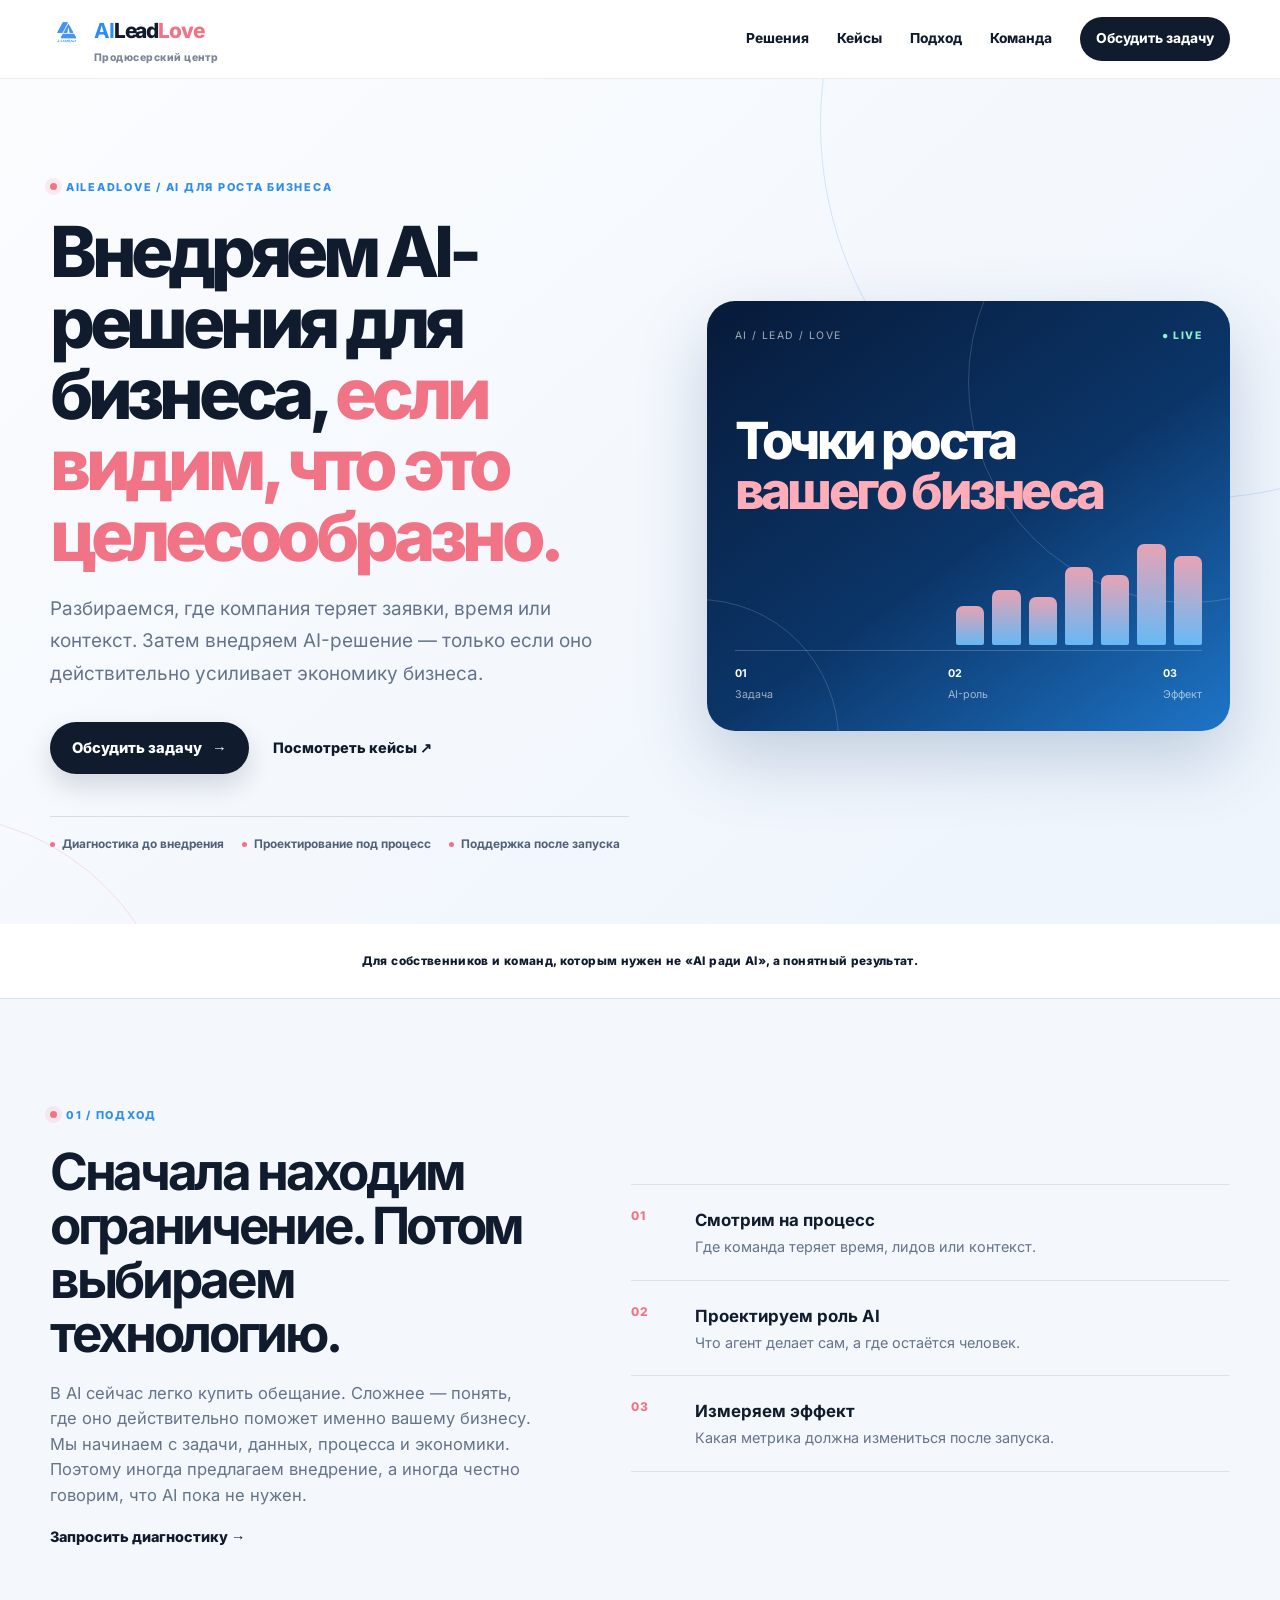
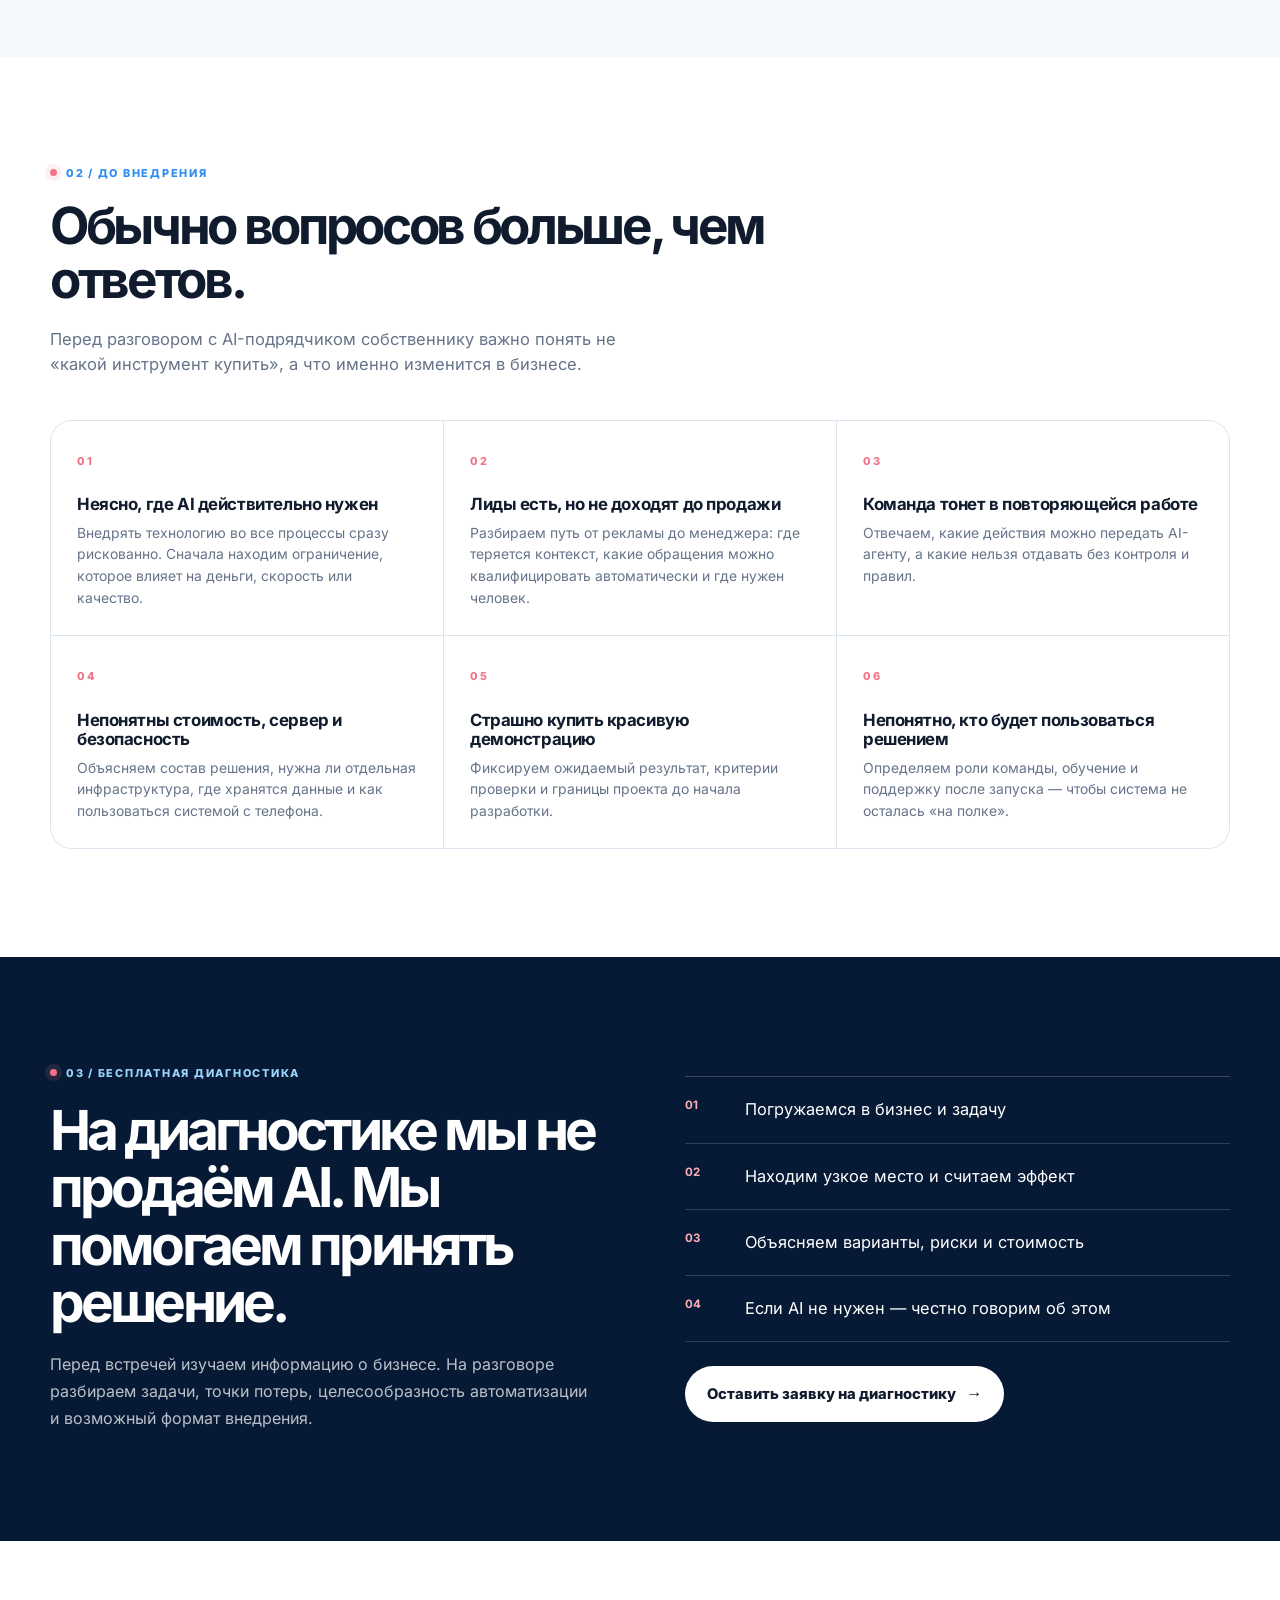
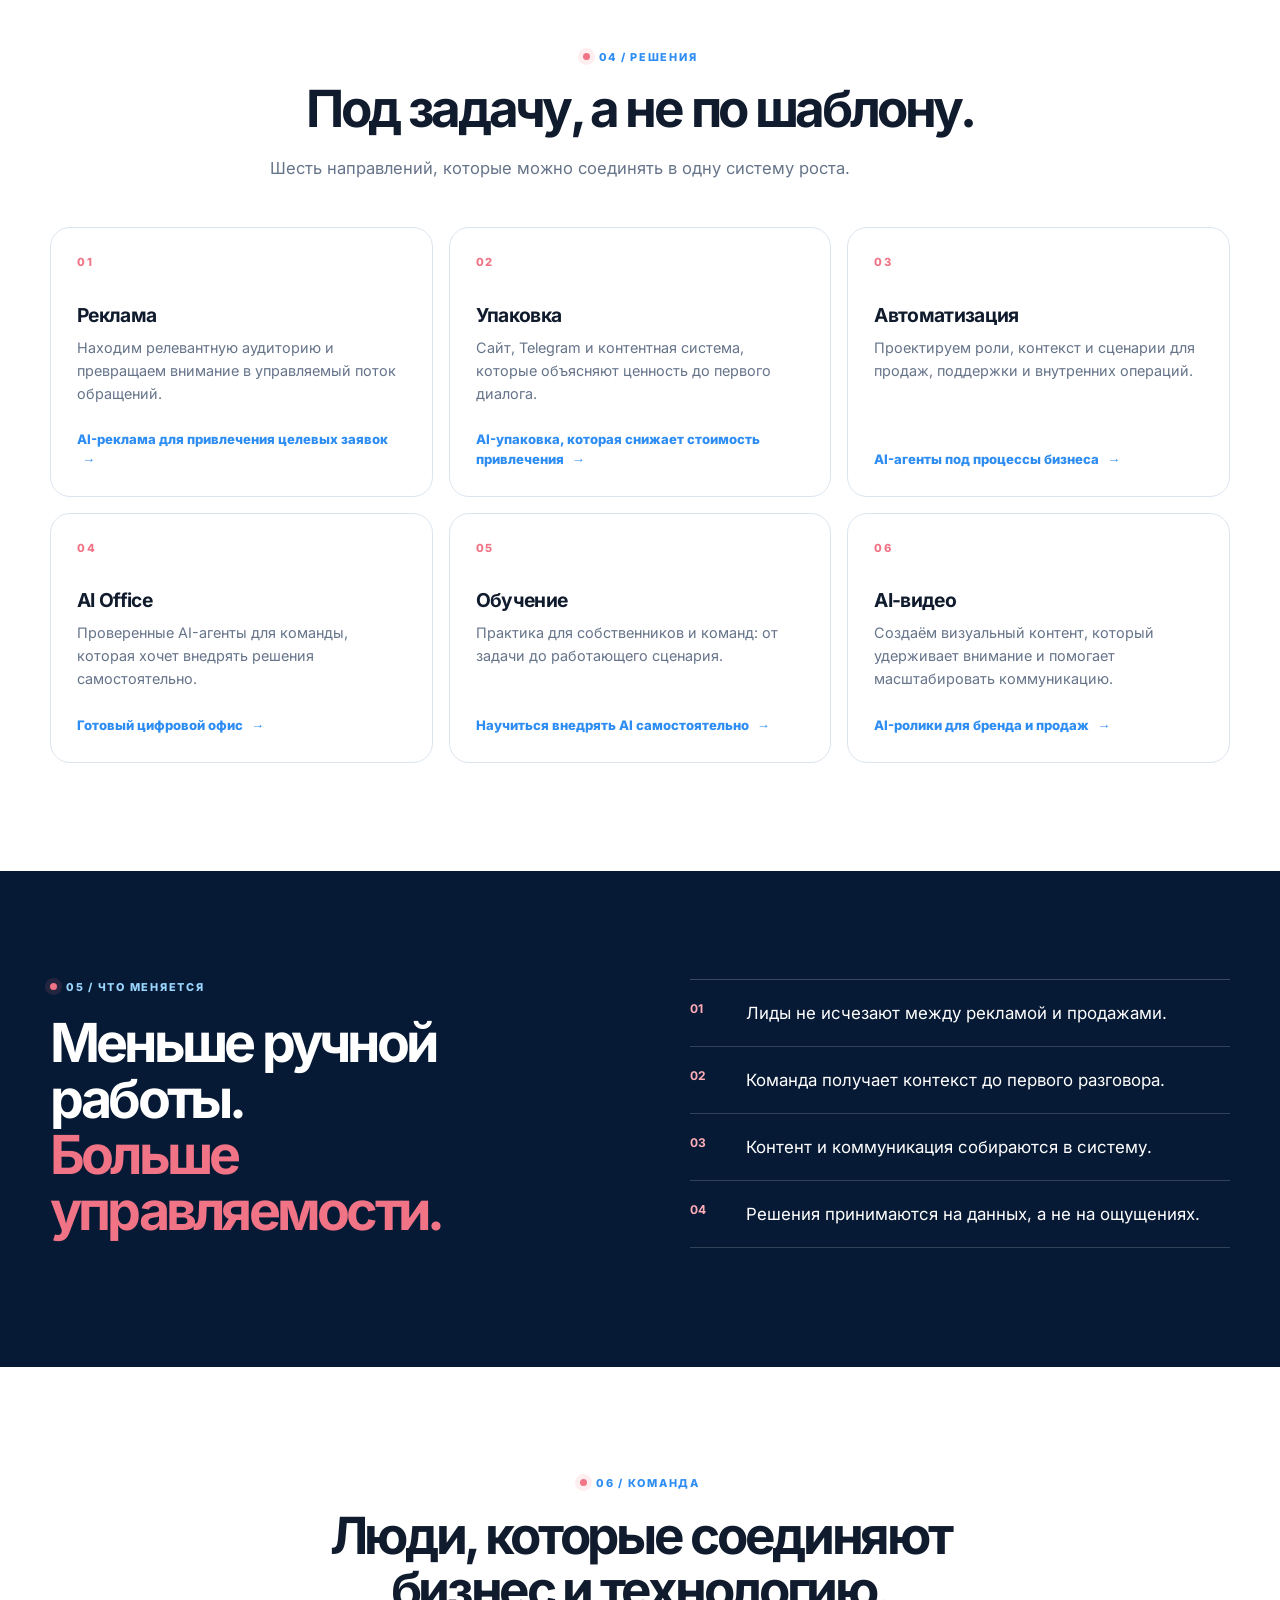
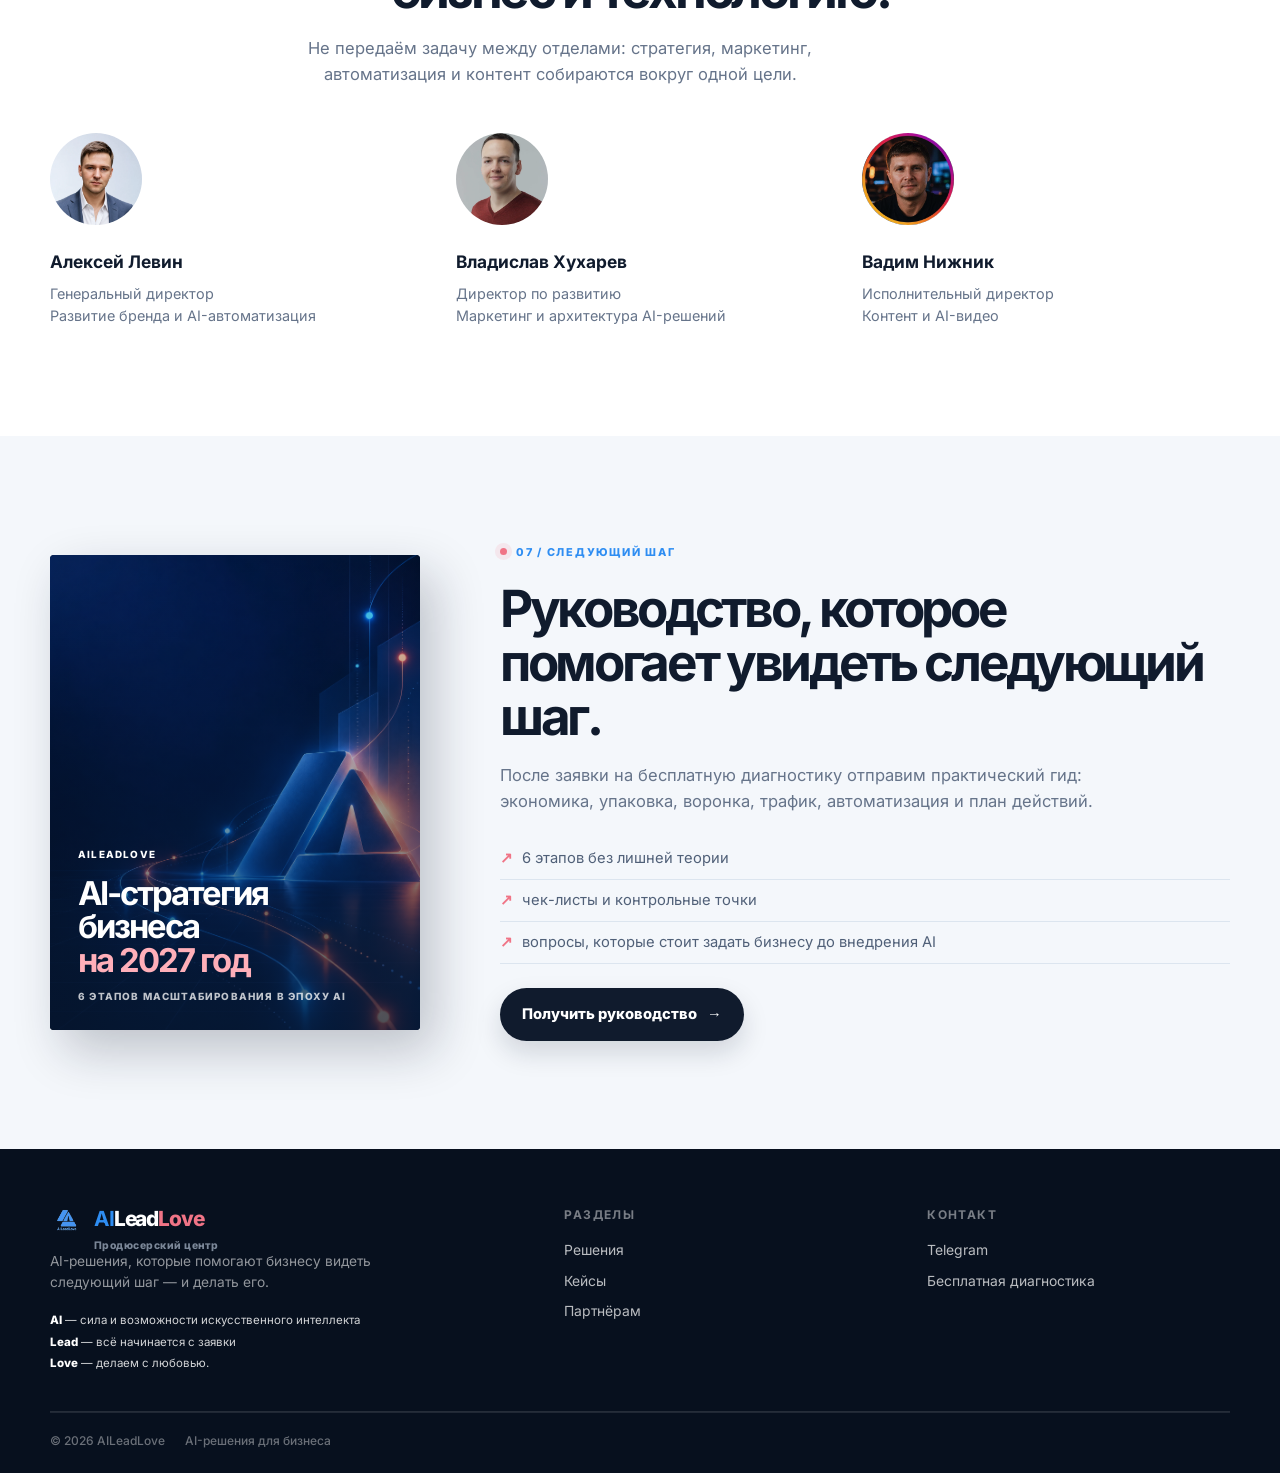
==== commit afba92c2: "Поставить подарок финальным блоком 07" ====
--- a/index.html
+++ b/index.html
@@ -3,7 +3,7 @@
 <section class="trust-strip"><div class="shell trust-inner"><span class="trust-lead">Для собственников и команд, которым нужен не «AI ради AI», а понятный результат.</span></div></section>
 <section class="section-light" id="approach"><div class="shell split-v2"><div class="section-lead"><span class="overline">01 / Подход</span><h2>Сначала находим ограничение. Потом выбираем технологию.</h2><p>В AI сейчас легко купить обещание. Сложнее — понять, где оно действительно поможет именно вашему бизнесу.</p><p>Мы начинаем с задачи, данных, процесса и экономики. Поэтому иногда предлагаем внедрение, а иногда честно говорим, что AI пока не нужен.</p><a class="inline-link" href="#contact">Запросить диагностику <span>→</span></a></div><div class="principles"><div><span>01</span><div class="principle-copy"><h3>Смотрим на процесс</h3><p>Где команда теряет время, лидов или контекст.</p></div></div><div><span>02</span><div class="principle-copy"><h3>Проектируем роль AI</h3><p>Что агент делает сам, а где остаётся человек.</p></div></div><div><span>03</span><div class="principle-copy"><h3>Измеряем эффект</h3><p>Какая метрика должна измениться после запуска.</p></div></div></div></div></section><section class="pain-section-v2"><div class="shell"><div class="section-heading left"><span class="overline">02 / До внедрения</span><h2>Обычно вопросов больше, чем ответов.</h2><p>Перед разговором с AI-подрядчиком собственнику важно понять не «какой инструмент купить», а что именно изменится в бизнесе.</p></div><div class="pain-grid-v2"><div><span>01</span><h3>Неясно, где AI действительно нужен</h3><p>Внедрять технологию во все процессы сразу рискованно. Сначала находим ограничение, которое влияет на деньги, скорость или качество.</p></div><div><span>02</span><h3>Лиды есть, но не доходят до продажи</h3><p>Разбираем путь от рекламы до менеджера: где теряется контекст, какие обращения можно квалифицировать автоматически и где нужен человек.</p></div><div><span>03</span><h3>Команда тонет в повторяющейся работе</h3><p>Отвечаем, какие действия можно передать AI-агенту, а какие нельзя отдавать без контроля и правил.</p></div><div><span>04</span><h3>Непонятны стоимость, сервер и безопасность</h3><p>Объясняем состав решения, нужна ли отдельная инфраструктура, где хранятся данные и как пользоваться системой с телефона.</p></div><div><span>05</span><h3>Страшно купить красивую демонстрацию</h3><p>Фиксируем ожидаемый результат, критерии проверки и границы проекта до начала разработки.</p></div><div><span>06</span><h3>Непонятно, кто будет пользоваться решением</h3><p>Определяем роли команды, обучение и поддержку после запуска — чтобы система не осталась «на полке».</p></div></div></div></section><section class="diagnostic-section-v2"><div class="shell diagnostic-layout-v2"><div><span class="overline overline-light">03 / Бесплатная диагностика</span><h2>На диагностике мы не продаём AI. Мы помогаем принять решение.</h2><p>Перед встречей изучаем информацию о бизнесе. На разговоре разбираем задачи, точки потерь, целесообразность автоматизации и возможный формат внедрения.</p></div><div class="diagnostic-steps-v2"><div><b>01</b><span>Погружаемся в бизнес и задачу</span></div><div><b>02</b><span>Находим узкое место и считаем эффект</span></div><div><b>03</b><span>Объясняем варианты, риски и стоимость</span></div><div><b>04</b><span>Если AI не нужен — честно говорим об этом</span></div><a class="button button-light diagnostic-button-v2" href="#contact">Оставить заявку на диагностику <span>→</span></a></div></div></section><section class="section-white" id="services"><div class="shell"><div class="section-heading"><span class="overline">04 / Решения</span><h2>Под задачу, а не по шаблону.</h2><p>Шесть направлений, которые можно соединять в одну систему роста.</p></div><div class="solutions-grid"><a class="solution-card" href="traffic/"><span class="solution-index">01</span><h3>Реклама</h3><p>Находим релевантную аудиторию и превращаем внимание в управляемый поток обращений.</p><span class="solution-link">AI-реклама для привлечения целевых заявок <b>→</b></span></a><a class="solution-card" href="packaging/"><span class="solution-index">02</span><h3>Упаковка</h3><p>Сайт, Telegram и контентная система, которые объясняют ценность до первого диалога.</p><span class="solution-link">AI-упаковка, которая снижает стоимость привлечения <b>→</b></span></a><a class="solution-card" href="aiagents/"><span class="solution-index">03</span><h3>Автоматизация</h3><p>Проектируем роли, контекст и сценарии для продаж, поддержки и внутренних операций.</p><span class="solution-link">AI-агенты под процессы бизнеса <b>→</b></span></a><a class="solution-card" href="aioffice/"><span class="solution-index">04</span><h3>AI Office</h3><p>Проверенные AI-агенты для команды, которая хочет внедрять решения самостоятельно.</p><span class="solution-link">Готовый цифровой офис <b>→</b></span></a><a class="solution-card" href="ai-training/"><span class="solution-index">05</span><h3>Обучение</h3><p>Практика для собственников и команд: от задачи до работающего сценария.</p><span class="solution-link">Научиться внедрять AI самостоятельно <b>→</b></span></a><a class="solution-card" href="aivideo/"><span class="solution-index">06</span><h3>AI-видео</h3><p>Создаём визуальный контент, который удерживает внимание и помогает масштабировать коммуникацию.</p><span class="solution-link">AI-ролики для бренда и продаж <b>→</b></span></a></div></div></section>
 <section class="section-dark"><div class="shell dark-grid"><div><span class="overline overline-light">05 / Что меняется</span><h2>Меньше ручной работы.<br><em>Больше управляемости.</em></h2></div><div class="outcome-list"><div><b>01</b><span>Лиды не исчезают между рекламой и продажами.</span></div><div><b>02</b><span>Команда получает контекст до первого разговора.</span></div><div><b>03</b><span>Контент и коммуникация собираются в систему.</span></div><div><b>04</b><span>Решения принимаются на данных, а не на ощущениях.</span></div></div></div></section>
+<section class="section-white" id="team"><div class="shell"><div class="section-heading"><span class="overline">06 / Команда</span><h2>Люди, которые соединяют бизнес и технологию.</h2><p>Не передаём задачу между отделами: стратегия, маркетинг, автоматизация и контент собираются вокруг одной цели.</p></div><div class="team-row"><div><img src="images/alexey-levin-unified.webp" alt="Алексей Левин"><h3>Алексей Левин</h3><p>Генеральный директор<br>Развитие бренда и AI-автоматизация</p></div><div><img src="images/vladislav-khukharev.webp" alt="Владислав Хухарев"><h3>Владислав Хухарев</h3><p>Директор по развитию<br>Маркетинг и архитектура AI-решений</p></div><div><img src="images/vadim-nizhnik.webp" alt="Вадим Нижник"><h3>Вадим Нижник</h3><p>Исполнительный директор<br>Контент и AI-видео</p></div></div></div></section>
 <section class="section-light" id="contact"><div class="shell guide-feature"><div class="guide-cover"><img src="images/guide-cover-2027.png" alt="Обложка руководства AI-стратегия бизнеса на 2027 год"><div class="guide-cover-type"><span>AILeadLove</span><strong>AI-стратегия<br>бизнеса<br><em>на 2027 год</em></strong><small>6 этапов масштабирования в эпоху AI</small></div></div><div class="guide-copy"><span class="overline">07 / Следующий шаг</span><h2>Руководство, которое помогает увидеть следующий шаг.</h2><p>После заявки на бесплатную диагностику отправим практический гид: экономика, упаковка, воронка, трафик, автоматизация и план действий.</p><ul><li>6 этапов без лишней теории</li><li>чек-листы и контрольные точки</li><li>вопросы, которые стоит задать бизнесу до внедрения AI</li></ul><a class="button button-dark" href="#contact">Получить руководство <span>→</span></a></div></div></section>
-<section class="section-white" id="team"><div class="shell"><div class="section-heading"><span class="overline">06 / Команда</span><h2>Люди, которые соединяют бизнес и технологию.</h2><p>Не передаём задачу между отделами: стратегия, маркетинг, автоматизация и контент собираются вокруг одной цели.</p></div><div class="team-row"><div><img src="images/alexey-levin-unified.webp" alt="Алексей Левин"><h3>Алексей Левин</h3><p>Генеральный директор<br>Развитие бренда и AI-автоматизация</p></div><div><img src="images/vladislav-khukharev.webp" alt="Владислав Хухарев"><h3>Владислав Хухарев</h3><p>Директор по развитию<br>Маркетинг и архитектура AI-решений</p></div><div><img src="images/vadim-nizhnik.webp" alt="Вадим Нижник"><h3>Вадим Нижник</h3><p>Исполнительный директор<br>Контент и AI-видео</p></div></div></div></section>
 
 </main><footer class="site-footer"><div class="shell footer-grid"><div><a class="wordmark footer-wordmark" href="./"><span class="brand-topline"><img src="images/logo.png" alt="" width="30" height="30"><span class="brand-name"><b>AI</b>Lead<span class="wordmark-love">Love</span></span></span><small class="brand-subtitle">Продюсерский центр</small></a><p>AI-решения, которые помогают бизнесу видеть следующий шаг — и делать его.</p><div class="footer-meaning"><span><b>AI</b> — сила и возможности искусственного интеллекта</span><span><b>Lead</b> — всё начинается с заявки</span><span><b>Love</b> — делаем с любовью.</span></div></div><div><h4>Разделы</h4><a href="#services">Решения</a><a href="cases/">Кейсы</a><a href="partners/">Партнёрам</a></div><div><h4>Контакт</h4><a href="https://t.me/lekslevin" target="_blank" rel="noopener noreferrer">Telegram</a><a href="#contact">Бесплатная диагностика</a></div></div><div class="shell footer-bottom"><div class="footer-meta"><span>© 2026 AILeadLove</span><span>AI-решения для бизнеса</span></div></div></footer><script src="script.min.js?v=premium-20261109"></script><script>const t=document.querySelector('.menu-toggle'),m=document.querySelector('.site-menu');if(t&&m)t.addEventListener('click',()=>{const o=m.classList.toggle('is-open');t.setAttribute('aria-expanded',String(o))});</script></body></html>
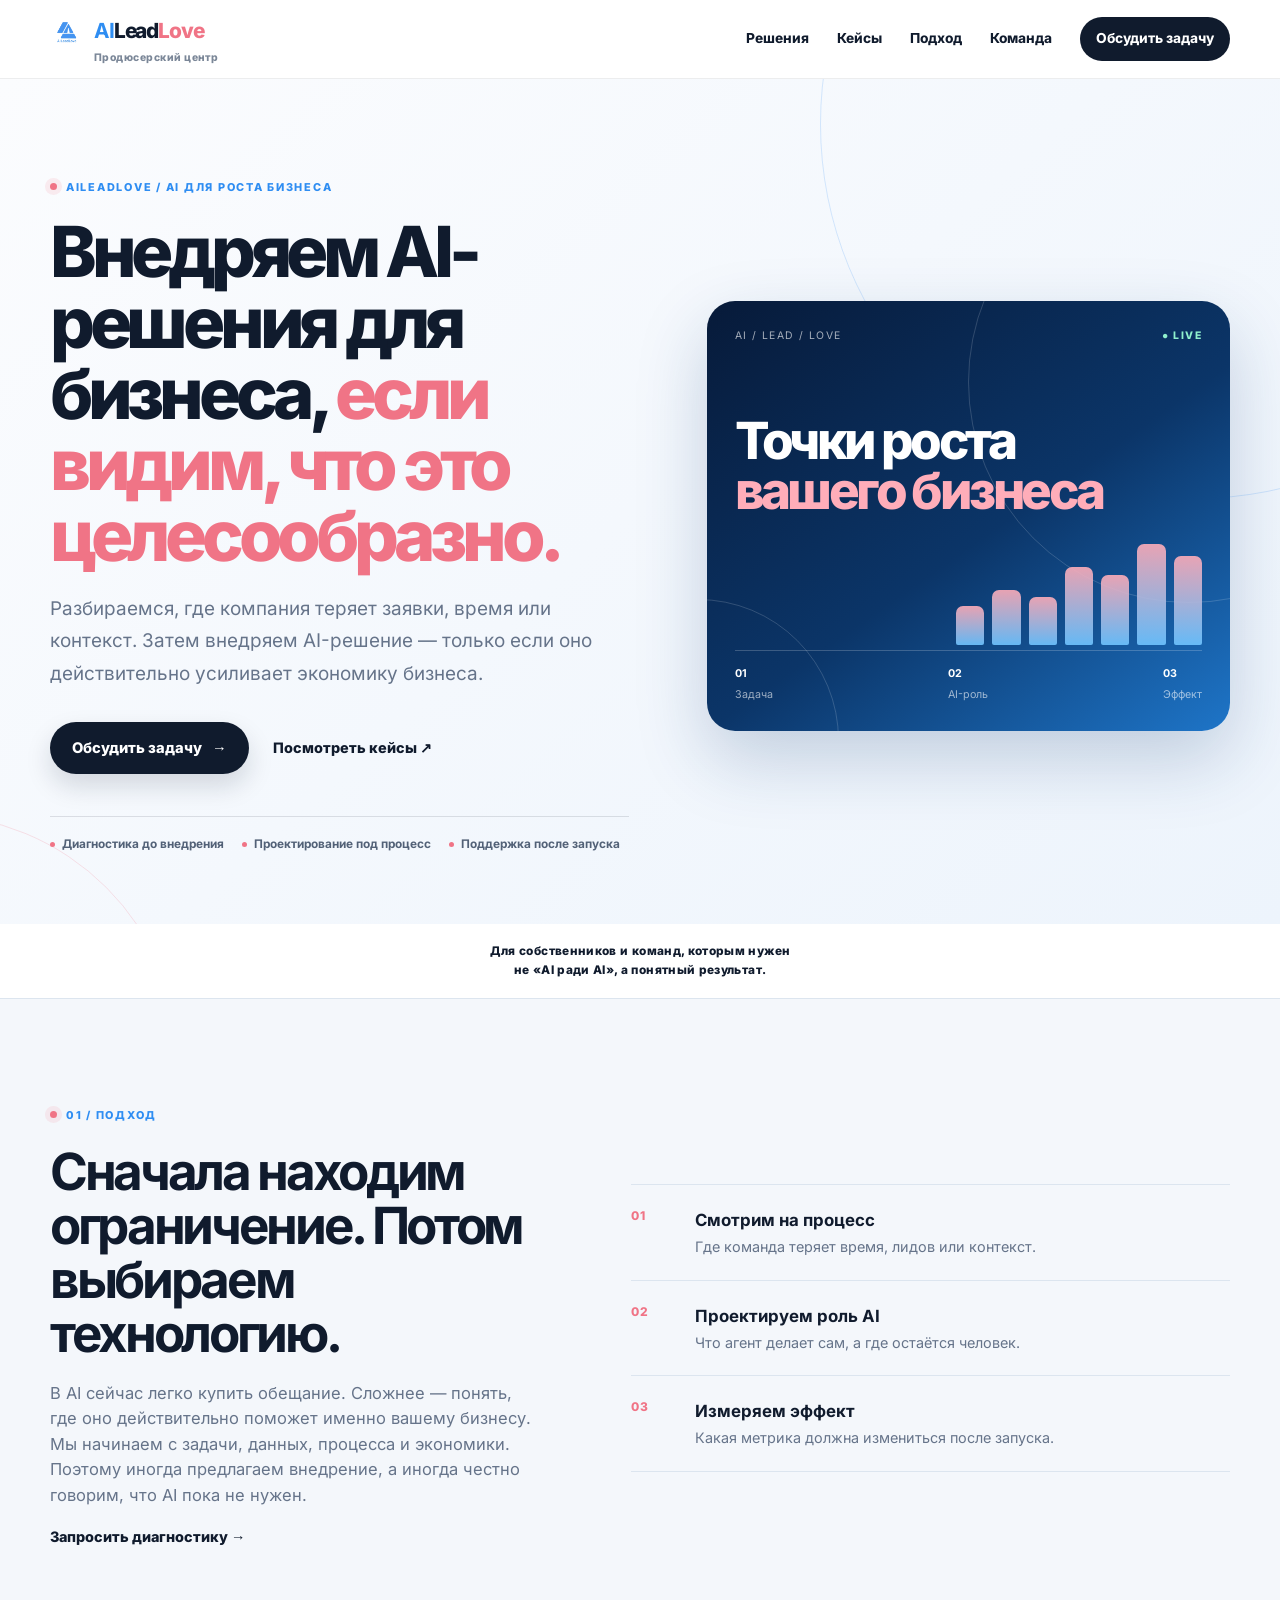
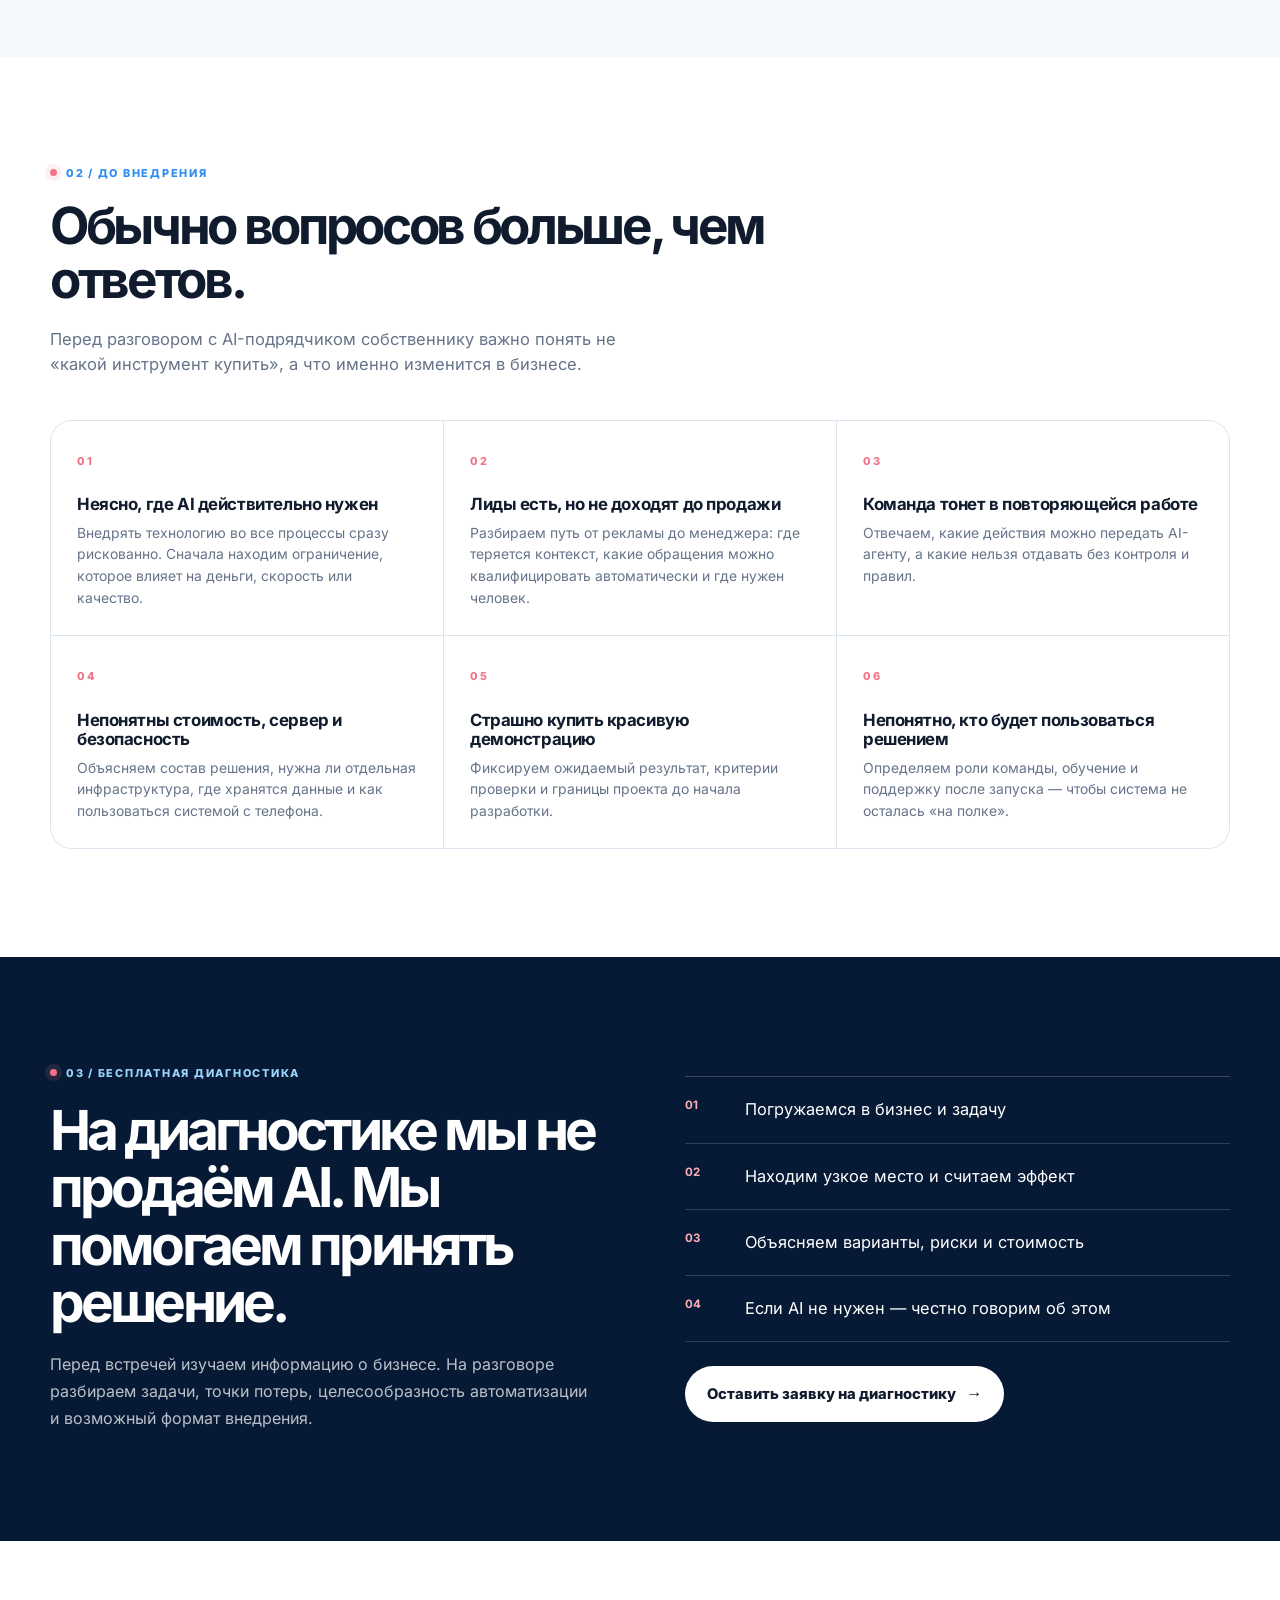
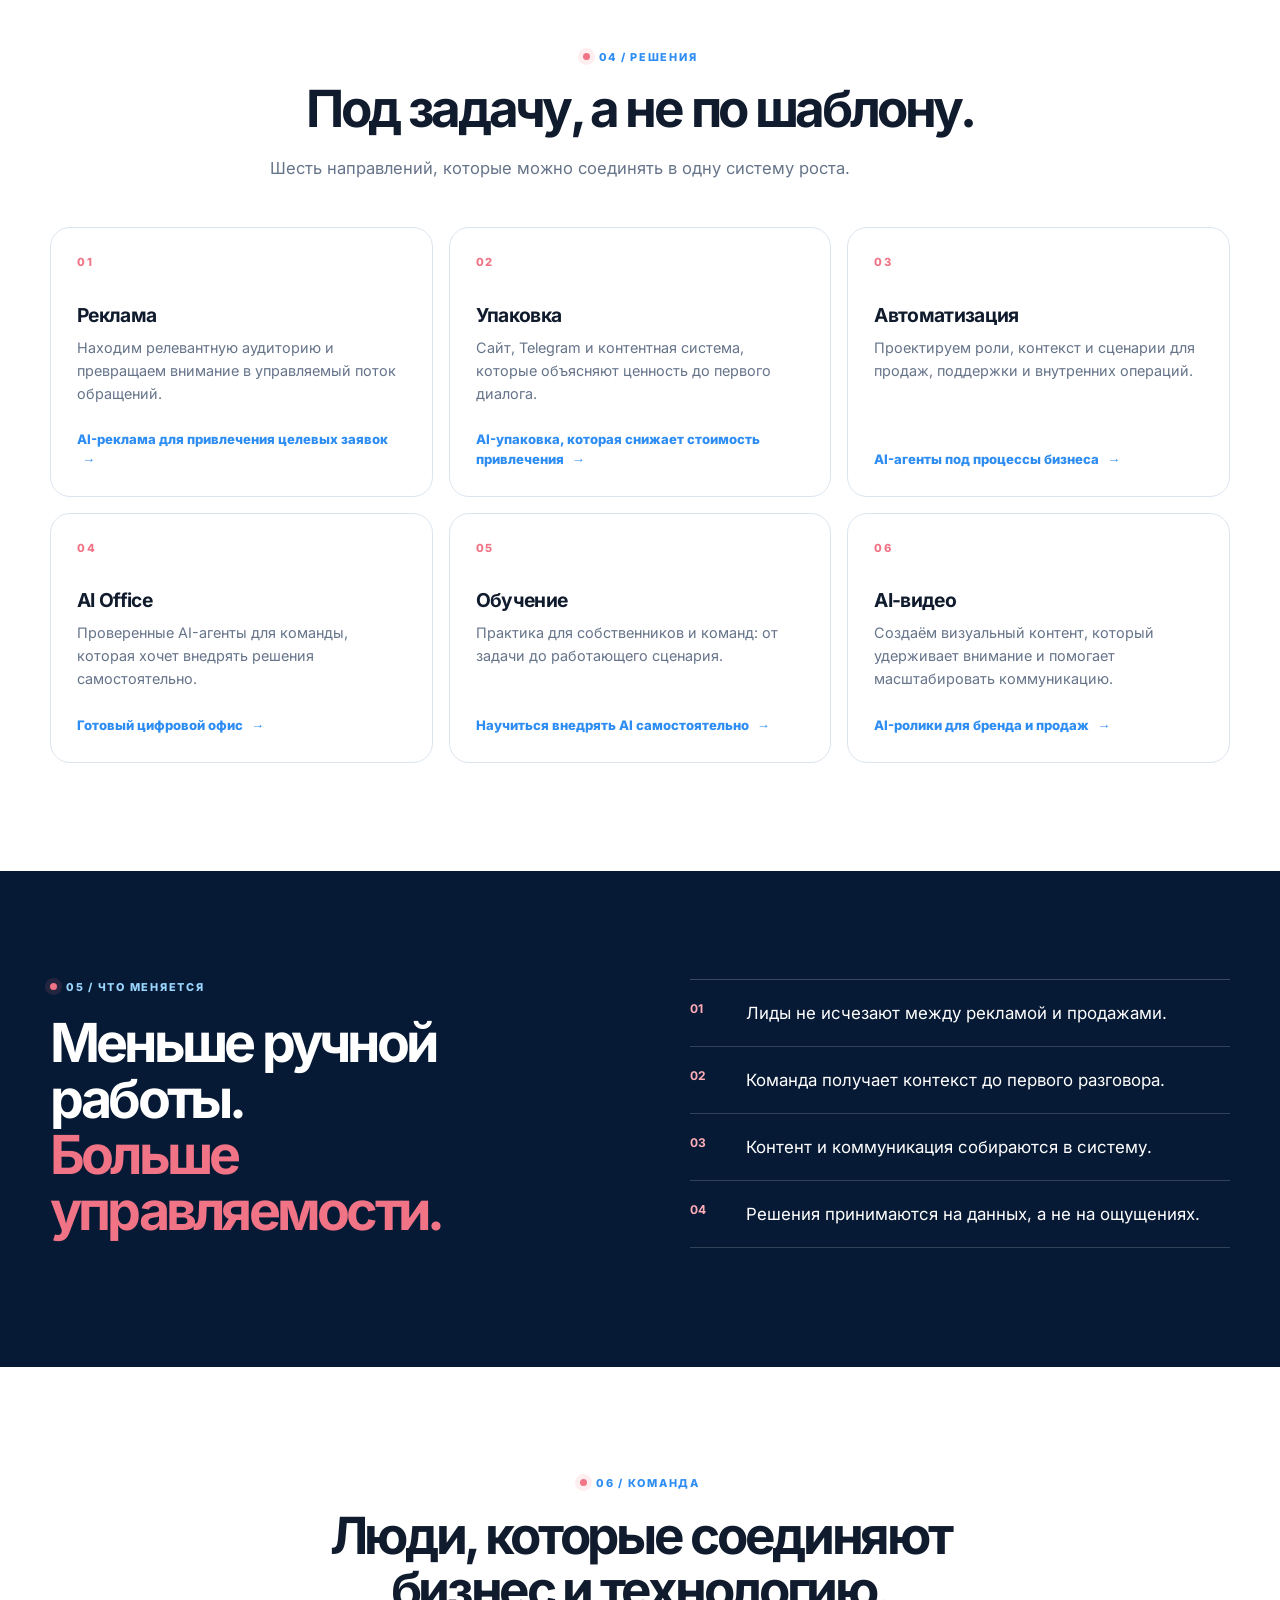
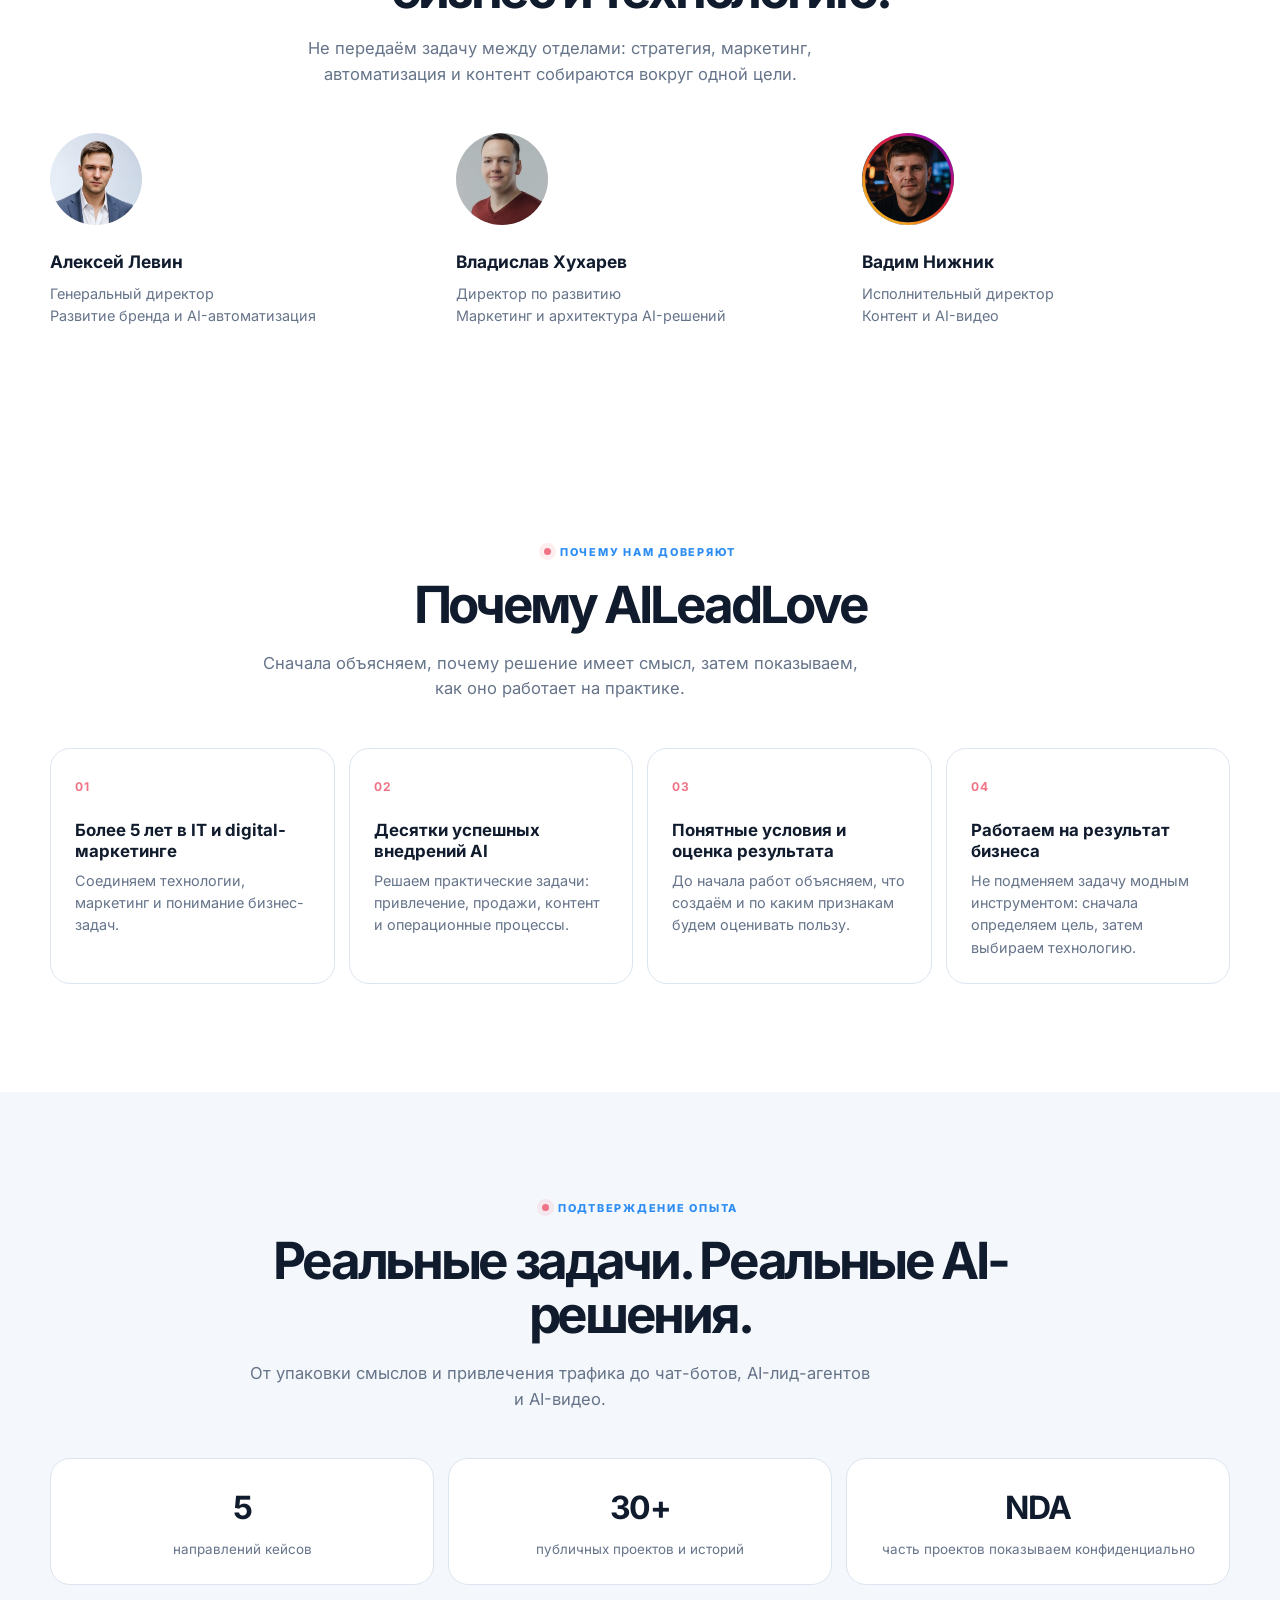
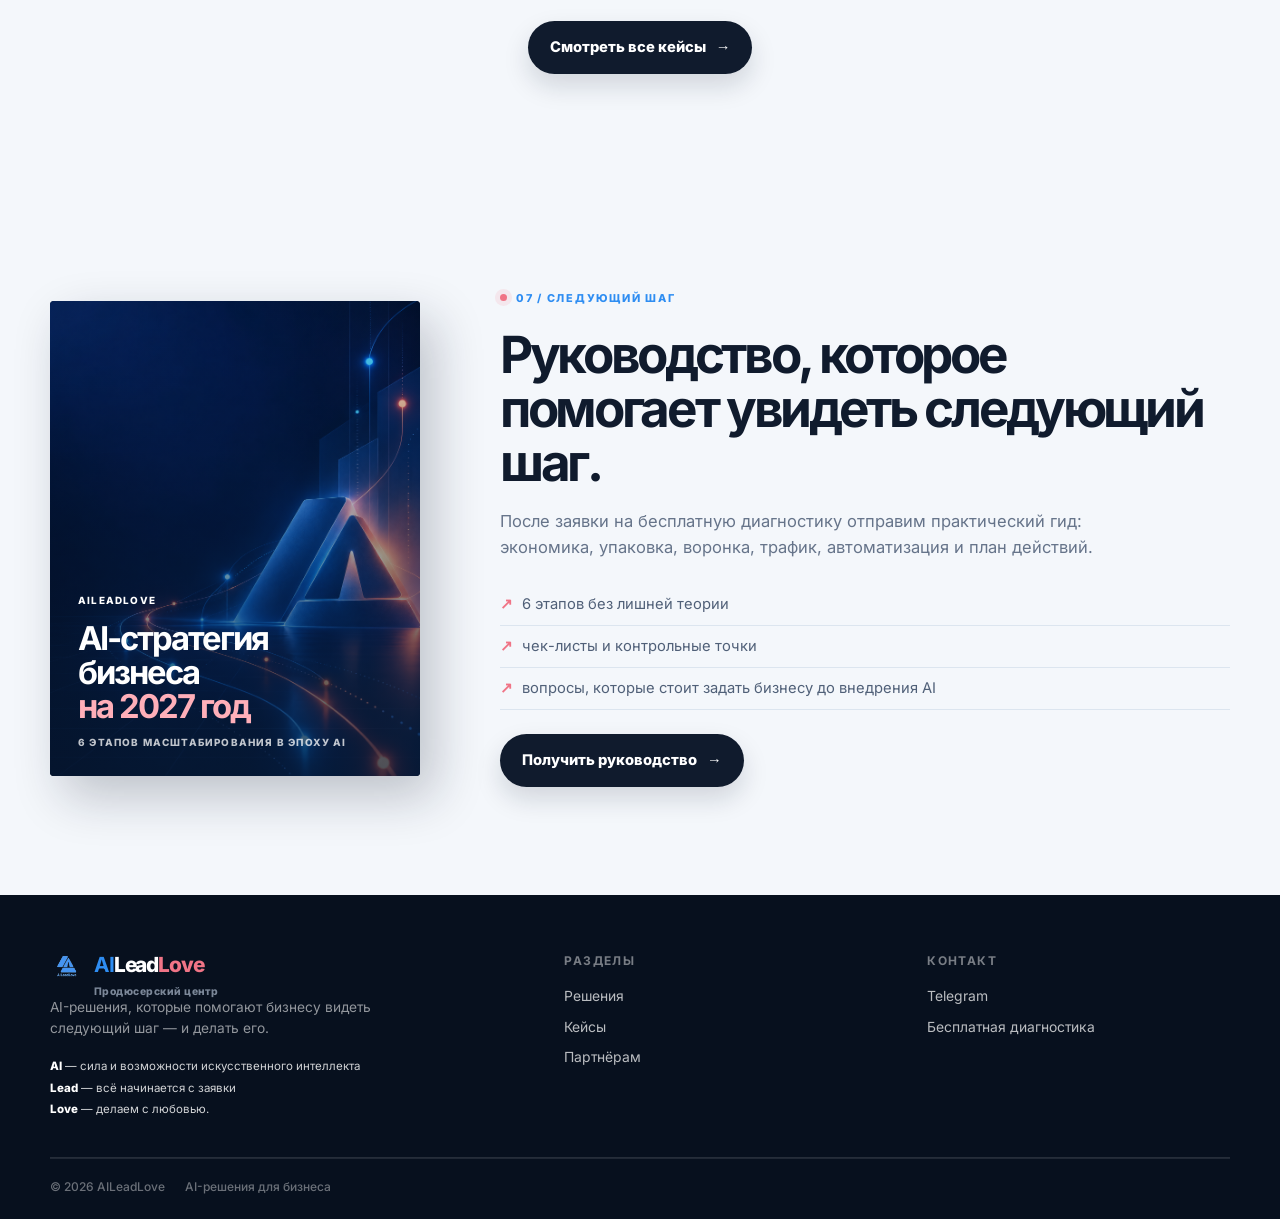
==== commit eb488860: "Восстановить Почему мы и переход к кейсам" ====
--- a/index.html
+++ b/index.html
@@ -1,9 +1,9 @@
-<!doctype html><html lang="ru"><head><meta charset="utf-8"><meta name="viewport" content="width=device-width, initial-scale=1"><link rel="preconnect" href="https://fonts.googleapis.com"><meta name="robots" content="index, follow"><meta name="description" content="AILeadLove помогает бизнесу находить точки роста и внедрять AI только там, где это приносит измеримую пользу."><link rel="canonical" href="https://aileadlove.ru/"><title>AILeadLove — AI-решения для бизнеса, которые работают на результат</title><link rel="stylesheet" href="fonts/inter.css"><link rel="stylesheet" href="styles.css?v=premium-20261109"><link rel="stylesheet" href="premium.css?v=20261109"></head><body><div class="floating-hearts" aria-hidden="true"><span class="heart heart-1">♥</span><span class="heart heart-2">♥</span><span class="heart heart-3">♥</span><span class="heart heart-4">♥</span><span class="heart heart-5">♥</span><span class="heart heart-6">♥</span><span class="heart heart-7">♥</span><span class="heart heart-8">♥</span></div><header class="site-nav"><div class="shell nav-inner"><a class="wordmark" href="./"><span class="brand-topline"><img src="images/logo.png" alt="" width="34" height="34"><span class="brand-name"><b>AI</b>Lead<span class="wordmark-love">Love</span></span></span><small class="brand-subtitle">Продюсерский центр</small></a><button class="menu-toggle" type="button" aria-label="Открыть меню" aria-expanded="false"><i></i><i></i><i></i></button><nav class="site-menu"><a href="#services">Решения</a><a href="cases/">Кейсы</a><a href="#approach">Подход</a><a href="#team">Команда</a><a class="nav-action" href="#contact">Обсудить задачу</a></nav></div></header><main>
+<!doctype html><html lang="ru"><head><meta charset="utf-8"><meta name="viewport" content="width=device-width, initial-scale=1"><link rel="preconnect" href="https://fonts.googleapis.com"><meta name="robots" content="index, follow"><meta name="description" content="AILeadLove помогает бизнесу находить точки роста и внедрять AI только там, где это приносит измеримую пользу."><link rel="canonical" href="https://aileadlove.ru/"><title>AILeadLove — AI-решения для бизнеса, которые работают на результат</title><link rel="stylesheet" href="fonts/inter.css"><link rel="stylesheet" href="styles.css?v=premium-20261109"><link rel="stylesheet" href="premium.css?v=20261109"></head><body><div class="floating-hearts" aria-hidden="true"><span class="heart heart-1">♥</span><span class="heart heart-2">♥</span><span class="heart heart-3">♥</span><span class="heart heart-4">♥</span><span class="heart heart-5">♥</span><span class="heart heart-6">♥</span><span class="heart heart-7">♥</span><span class="heart heart-8">♥</span></div><header class="site-nav"><div class="shell nav-inner"><a class="wordmark" href="./"><span class="brand-topline"><img src="images/logo.png" alt="" width="42" height="42"><span class="brand-name"><b>AI</b>Lead<span class="wordmark-love">Love</span></span></span><small class="brand-subtitle">Продюсерский центр</small></a><button class="menu-toggle" type="button" aria-label="Открыть меню" aria-expanded="false"><i></i><i></i><i></i></button><nav class="site-menu"><a href="#services">Решения</a><a href="cases/">Кейсы</a><a href="#approach">Подход</a><a href="#team">Команда</a><a class="nav-action" href="#contact">Обсудить задачу</a></nav></div></header><main>
 <section class="premium-hero"><div class="hero-orbit orbit-a"></div><div class="hero-orbit orbit-b"></div><div class="shell hero-layout"><div class="hero-copy"><span class="overline">AILeadLove / AI для роста бизнеса</span><h1>Внедряем AI-решения для бизнеса, <em>если видим, что это целесообразно.</em></h1><p class="hero-deck">Разбираемся, где компания теряет заявки, время или контекст. Затем внедряем AI-решение — только если оно действительно усиливает экономику бизнеса.</p><div class="hero-actions"><a class="button button-dark" href="#contact">Обсудить задачу <span>→</span></a><a class="text-action" href="cases/">Посмотреть кейсы <span>↗</span></a></div><div class="hero-proof"><span>Диагностика до внедрения</span><span>Проектирование под процесс</span><span>Поддержка после запуска</span></div></div><div class="hero-dashboard"><div class="dashboard-top"><span>AI / LEAD / LOVE</span><b>● live</b></div><div class="dashboard-title">Точки роста<br><em>вашего бизнеса</em></div><div class="dashboard-chart"><i style="height:34%"></i><i style="height:48%"></i><i style="height:42%"></i><i style="height:68%"></i><i style="height:61%"></i><i style="height:88%"></i><i style="height:78%"></i></div><div class="dashboard-bottom"><span><b>01</b> Задача</span><span><b>02</b> AI-роль</span><span><b>03</b> Эффект</span></div></div></div></section>
-<section class="trust-strip"><div class="shell trust-inner"><span class="trust-lead">Для собственников и команд, которым нужен не «AI ради AI», а понятный результат.</span></div></section>
+<section class="trust-strip"><div class="shell trust-inner"><span class="trust-lead">Для собственников и команд, которым нужен<br>не «AI ради AI», а понятный результат.</span></div></section>
 <section class="section-light" id="approach"><div class="shell split-v2"><div class="section-lead"><span class="overline">01 / Подход</span><h2>Сначала находим ограничение. Потом выбираем технологию.</h2><p>В AI сейчас легко купить обещание. Сложнее — понять, где оно действительно поможет именно вашему бизнесу.</p><p>Мы начинаем с задачи, данных, процесса и экономики. Поэтому иногда предлагаем внедрение, а иногда честно говорим, что AI пока не нужен.</p><a class="inline-link" href="#contact">Запросить диагностику <span>→</span></a></div><div class="principles"><div><span>01</span><div class="principle-copy"><h3>Смотрим на процесс</h3><p>Где команда теряет время, лидов или контекст.</p></div></div><div><span>02</span><div class="principle-copy"><h3>Проектируем роль AI</h3><p>Что агент делает сам, а где остаётся человек.</p></div></div><div><span>03</span><div class="principle-copy"><h3>Измеряем эффект</h3><p>Какая метрика должна измениться после запуска.</p></div></div></div></div></section><section class="pain-section-v2"><div class="shell"><div class="section-heading left"><span class="overline">02 / До внедрения</span><h2>Обычно вопросов больше, чем ответов.</h2><p>Перед разговором с AI-подрядчиком собственнику важно понять не «какой инструмент купить», а что именно изменится в бизнесе.</p></div><div class="pain-grid-v2"><div><span>01</span><h3>Неясно, где AI действительно нужен</h3><p>Внедрять технологию во все процессы сразу рискованно. Сначала находим ограничение, которое влияет на деньги, скорость или качество.</p></div><div><span>02</span><h3>Лиды есть, но не доходят до продажи</h3><p>Разбираем путь от рекламы до менеджера: где теряется контекст, какие обращения можно квалифицировать автоматически и где нужен человек.</p></div><div><span>03</span><h3>Команда тонет в повторяющейся работе</h3><p>Отвечаем, какие действия можно передать AI-агенту, а какие нельзя отдавать без контроля и правил.</p></div><div><span>04</span><h3>Непонятны стоимость, сервер и безопасность</h3><p>Объясняем состав решения, нужна ли отдельная инфраструктура, где хранятся данные и как пользоваться системой с телефона.</p></div><div><span>05</span><h3>Страшно купить красивую демонстрацию</h3><p>Фиксируем ожидаемый результат, критерии проверки и границы проекта до начала разработки.</p></div><div><span>06</span><h3>Непонятно, кто будет пользоваться решением</h3><p>Определяем роли команды, обучение и поддержку после запуска — чтобы система не осталась «на полке».</p></div></div></div></section><section class="diagnostic-section-v2"><div class="shell diagnostic-layout-v2"><div><span class="overline overline-light">03 / Бесплатная диагностика</span><h2>На диагностике мы не продаём AI. Мы помогаем принять решение.</h2><p>Перед встречей изучаем информацию о бизнесе. На разговоре разбираем задачи, точки потерь, целесообразность автоматизации и возможный формат внедрения.</p></div><div class="diagnostic-steps-v2"><div><b>01</b><span>Погружаемся в бизнес и задачу</span></div><div><b>02</b><span>Находим узкое место и считаем эффект</span></div><div><b>03</b><span>Объясняем варианты, риски и стоимость</span></div><div><b>04</b><span>Если AI не нужен — честно говорим об этом</span></div><a class="button button-light diagnostic-button-v2" href="#contact">Оставить заявку на диагностику <span>→</span></a></div></div></section><section class="section-white" id="services"><div class="shell"><div class="section-heading"><span class="overline">04 / Решения</span><h2>Под задачу, а не по шаблону.</h2><p>Шесть направлений, которые можно соединять в одну систему роста.</p></div><div class="solutions-grid"><a class="solution-card" href="traffic/"><span class="solution-index">01</span><h3>Реклама</h3><p>Находим релевантную аудиторию и превращаем внимание в управляемый поток обращений.</p><span class="solution-link">AI-реклама для привлечения целевых заявок <b>→</b></span></a><a class="solution-card" href="packaging/"><span class="solution-index">02</span><h3>Упаковка</h3><p>Сайт, Telegram и контентная система, которые объясняют ценность до первого диалога.</p><span class="solution-link">AI-упаковка, которая снижает стоимость привлечения <b>→</b></span></a><a class="solution-card" href="aiagents/"><span class="solution-index">03</span><h3>Автоматизация</h3><p>Проектируем роли, контекст и сценарии для продаж, поддержки и внутренних операций.</p><span class="solution-link">AI-агенты под процессы бизнеса <b>→</b></span></a><a class="solution-card" href="aioffice/"><span class="solution-index">04</span><h3>AI Office</h3><p>Проверенные AI-агенты для команды, которая хочет внедрять решения самостоятельно.</p><span class="solution-link">Готовый цифровой офис <b>→</b></span></a><a class="solution-card" href="ai-training/"><span class="solution-index">05</span><h3>Обучение</h3><p>Практика для собственников и команд: от задачи до работающего сценария.</p><span class="solution-link">Научиться внедрять AI самостоятельно <b>→</b></span></a><a class="solution-card" href="aivideo/"><span class="solution-index">06</span><h3>AI-видео</h3><p>Создаём визуальный контент, который удерживает внимание и помогает масштабировать коммуникацию.</p><span class="solution-link">AI-ролики для бренда и продаж <b>→</b></span></a></div></div></section>
 <section class="section-dark"><div class="shell dark-grid"><div><span class="overline overline-light">05 / Что меняется</span><h2>Меньше ручной работы.<br><em>Больше управляемости.</em></h2></div><div class="outcome-list"><div><b>01</b><span>Лиды не исчезают между рекламой и продажами.</span></div><div><b>02</b><span>Команда получает контекст до первого разговора.</span></div><div><b>03</b><span>Контент и коммуникация собираются в систему.</span></div><div><b>04</b><span>Решения принимаются на данных, а не на ощущениях.</span></div></div></div></section>
 <section class="section-white" id="team"><div class="shell"><div class="section-heading"><span class="overline">06 / Команда</span><h2>Люди, которые соединяют бизнес и технологию.</h2><p>Не передаём задачу между отделами: стратегия, маркетинг, автоматизация и контент собираются вокруг одной цели.</p></div><div class="team-row"><div><img src="images/alexey-levin-unified.webp" alt="Алексей Левин"><h3>Алексей Левин</h3><p>Генеральный директор<br>Развитие бренда и AI-автоматизация</p></div><div><img src="images/vladislav-khukharev.webp" alt="Владислав Хухарев"><h3>Владислав Хухарев</h3><p>Директор по развитию<br>Маркетинг и архитектура AI-решений</p></div><div><img src="images/vadim-nizhnik.webp" alt="Вадим Нижник"><h3>Вадим Нижник</h3><p>Исполнительный директор<br>Контент и AI-видео</p></div></div></div></section>
-<section class="section-light" id="contact"><div class="shell guide-feature"><div class="guide-cover"><img src="images/guide-cover-2027.png" alt="Обложка руководства AI-стратегия бизнеса на 2027 год"><div class="guide-cover-type"><span>AILeadLove</span><strong>AI-стратегия<br>бизнеса<br><em>на 2027 год</em></strong><small>6 этапов масштабирования в эпоху AI</small></div></div><div class="guide-copy"><span class="overline">07 / Следующий шаг</span><h2>Руководство, которое помогает увидеть следующий шаг.</h2><p>После заявки на бесплатную диагностику отправим практический гид: экономика, упаковка, воронка, трафик, автоматизация и план действий.</p><ul><li>6 этапов без лишней теории</li><li>чек-листы и контрольные точки</li><li>вопросы, которые стоит задать бизнесу до внедрения AI</li></ul><a class="button button-dark" href="#contact">Получить руководство <span>→</span></a></div></div></section>
+<section class="section-white why-us-v2"><div class="shell"><div class="section-heading"><span class="overline">Почему нам доверяют</span><h2>Почему AILeadLove</h2><p>Сначала объясняем, почему решение имеет смысл, затем показываем, как оно работает на практике.</p></div><div class="why-grid-v2"><article><b>01</b><h3>Более 5 лет в IT и digital-маркетинге</h3><p>Соединяем технологии, маркетинг и понимание бизнес-задач.</p></article><article><b>02</b><h3>Десятки успешных внедрений AI</h3><p>Решаем практические задачи: привлечение, продажи, контент и операционные процессы.</p></article><article><b>03</b><h3>Понятные условия и оценка результата</h3><p>До начала работ объясняем, что создаём и по каким признакам будем оценивать пользу.</p></article><article><b>04</b><h3>Работаем на результат бизнеса</h3><p>Не подменяем задачу модным инструментом: сначала определяем цель, затем выбираем технологию.</p></article></div></div></section><section class="section-light cases-teaser-v2"><div class="shell"><div class="section-heading"><span class="overline">Подтверждение опыта</span><h2>Реальные задачи. Реальные AI-решения.</h2><p>От упаковки смыслов и привлечения трафика до чат-ботов, AI-лид-агентов и AI-видео.</p></div><div class="case-proof-grid-v2"><div><strong>5</strong><span>направлений кейсов</span></div><div><strong>30+</strong><span>публичных проектов и историй</span></div><div><strong>NDA</strong><span>часть проектов показываем конфиденциально</span></div></div><a class="button button-dark" href="cases/">Смотреть все кейсы <span>→</span></a></div></section><section class="section-light" id="contact"><div class="shell guide-feature"><div class="guide-cover"><img src="images/guide-cover-2027.png" alt="Обложка руководства AI-стратегия бизнеса на 2027 год"><div class="guide-cover-type"><span>AILeadLove</span><strong>AI-стратегия<br>бизнеса<br><em>на 2027 год</em></strong><small>6 этапов масштабирования в эпоху AI</small></div></div><div class="guide-copy"><span class="overline">07 / Следующий шаг</span><h2>Руководство, которое помогает увидеть следующий шаг.</h2><p>После заявки на бесплатную диагностику отправим практический гид: экономика, упаковка, воронка, трафик, автоматизация и план действий.</p><ul><li>6 этапов без лишней теории</li><li>чек-листы и контрольные точки</li><li>вопросы, которые стоит задать бизнесу до внедрения AI</li></ul><a class="button button-dark" href="#contact">Получить руководство <span>→</span></a></div></div></section>
 
 </main><footer class="site-footer"><div class="shell footer-grid"><div><a class="wordmark footer-wordmark" href="./"><span class="brand-topline"><img src="images/logo.png" alt="" width="30" height="30"><span class="brand-name"><b>AI</b>Lead<span class="wordmark-love">Love</span></span></span><small class="brand-subtitle">Продюсерский центр</small></a><p>AI-решения, которые помогают бизнесу видеть следующий шаг — и делать его.</p><div class="footer-meaning"><span><b>AI</b> — сила и возможности искусственного интеллекта</span><span><b>Lead</b> — всё начинается с заявки</span><span><b>Love</b> — делаем с любовью.</span></div></div><div><h4>Разделы</h4><a href="#services">Решения</a><a href="cases/">Кейсы</a><a href="partners/">Партнёрам</a></div><div><h4>Контакт</h4><a href="https://t.me/lekslevin" target="_blank" rel="noopener noreferrer">Telegram</a><a href="#contact">Бесплатная диагностика</a></div></div><div class="shell footer-bottom"><div class="footer-meta"><span>© 2026 AILeadLove</span><span>AI-решения для бизнеса</span></div></div></footer><script src="script.min.js?v=premium-20261109"></script><script>const t=document.querySelector('.menu-toggle'),m=document.querySelector('.site-menu');if(t&&m)t.addEventListener('click',()=>{const o=m.classList.toggle('is-open');t.setAttribute('aria-expanded',String(o))});</script></body></html>
--- a/premium.css
+++ b/premium.css
@@ -31,3 +31,6 @@
 
 /* v11 brand lockup: descriptor is under the company name */
 .wordmark{display:flex;flex-direction:column;align-items:flex-start;gap:0}.brand-topline{display:flex;align-items:center;gap:10px;line-height:1}.brand-name{font-size:1.3rem;font-weight:900;letter-spacing:-.055em;white-space:nowrap}.brand-subtitle{display:block;margin:3px 0 0 44px;color:#7b8798;font-size:.65rem;line-height:1.1;letter-spacing:.045em;text-transform:none;white-space:nowrap}@media(max-width:900px){.brand-subtitle{font-size:.55rem;margin-left:44px}}
+
+/* Restored trust sections */
+.trust-lead br{display:block}.why-grid-v2{display:grid;grid-template-columns:repeat(4,1fr);gap:14px}.why-grid-v2 article{padding:24px;border:1px solid var(--line);border-radius:20px;background:#fff}.why-grid-v2 b{color:var(--coral);font-size:.75rem;letter-spacing:.1em}.why-grid-v2 h3{margin:22px 0 8px;font-size:1.05rem;line-height:1.25}.why-grid-v2 p{margin:0;color:var(--muted);font-size:.9rem}.cases-teaser-v2{text-align:center}.case-proof-grid-v2{display:grid;grid-template-columns:repeat(3,1fr);gap:14px;margin:32px 0}.case-proof-grid-v2 div{padding:24px;border:1px solid var(--line);border-radius:20px;background:#fff}.case-proof-grid-v2 strong{display:block;color:var(--ink);font-size:2rem;letter-spacing:-.05em}.case-proof-grid-v2 span{display:block;margin-top:6px;color:var(--muted);font-size:.84rem}.cases-teaser-v2 .button{margin-top:4px}@media(max-width:900px){.why-grid-v2{grid-template-columns:repeat(2,1fr)}}@media(max-width:600px){.why-grid-v2,.case-proof-grid-v2{grid-template-columns:1fr}.trust-lead br{display:block}}
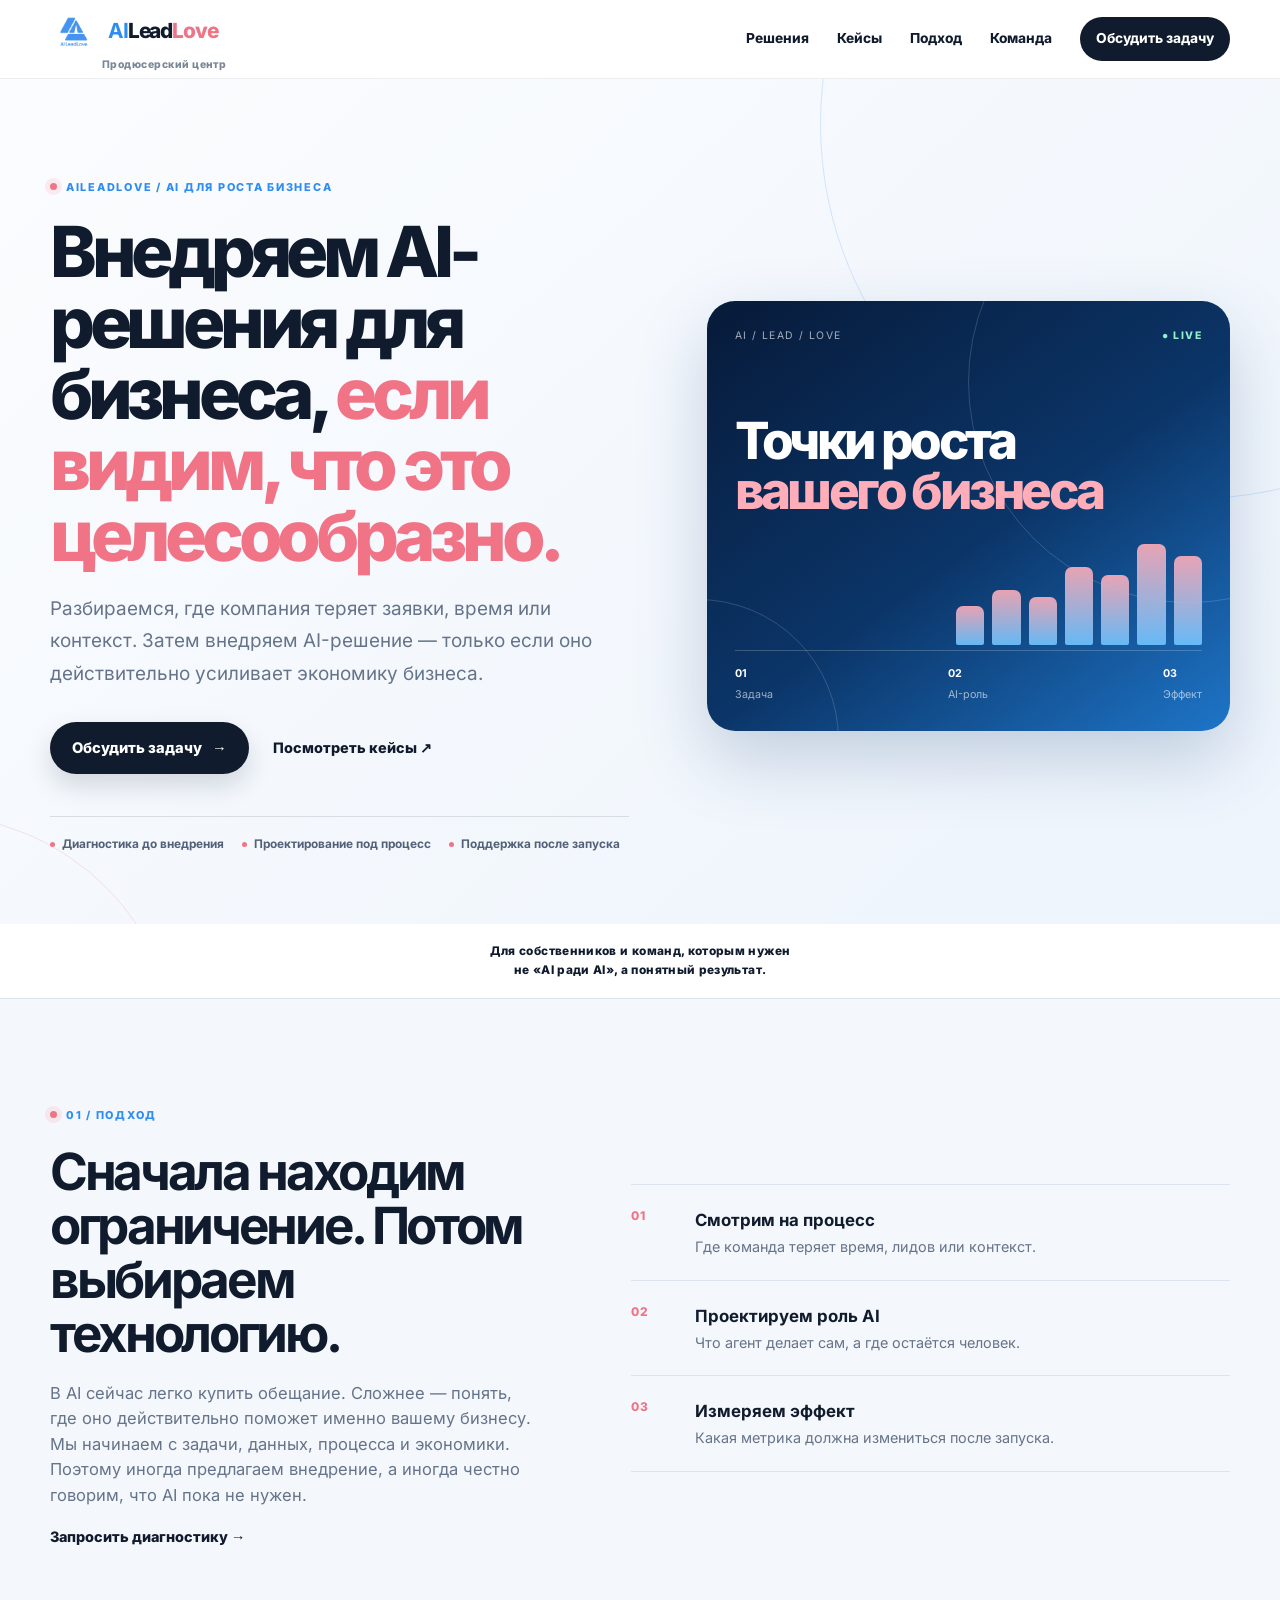
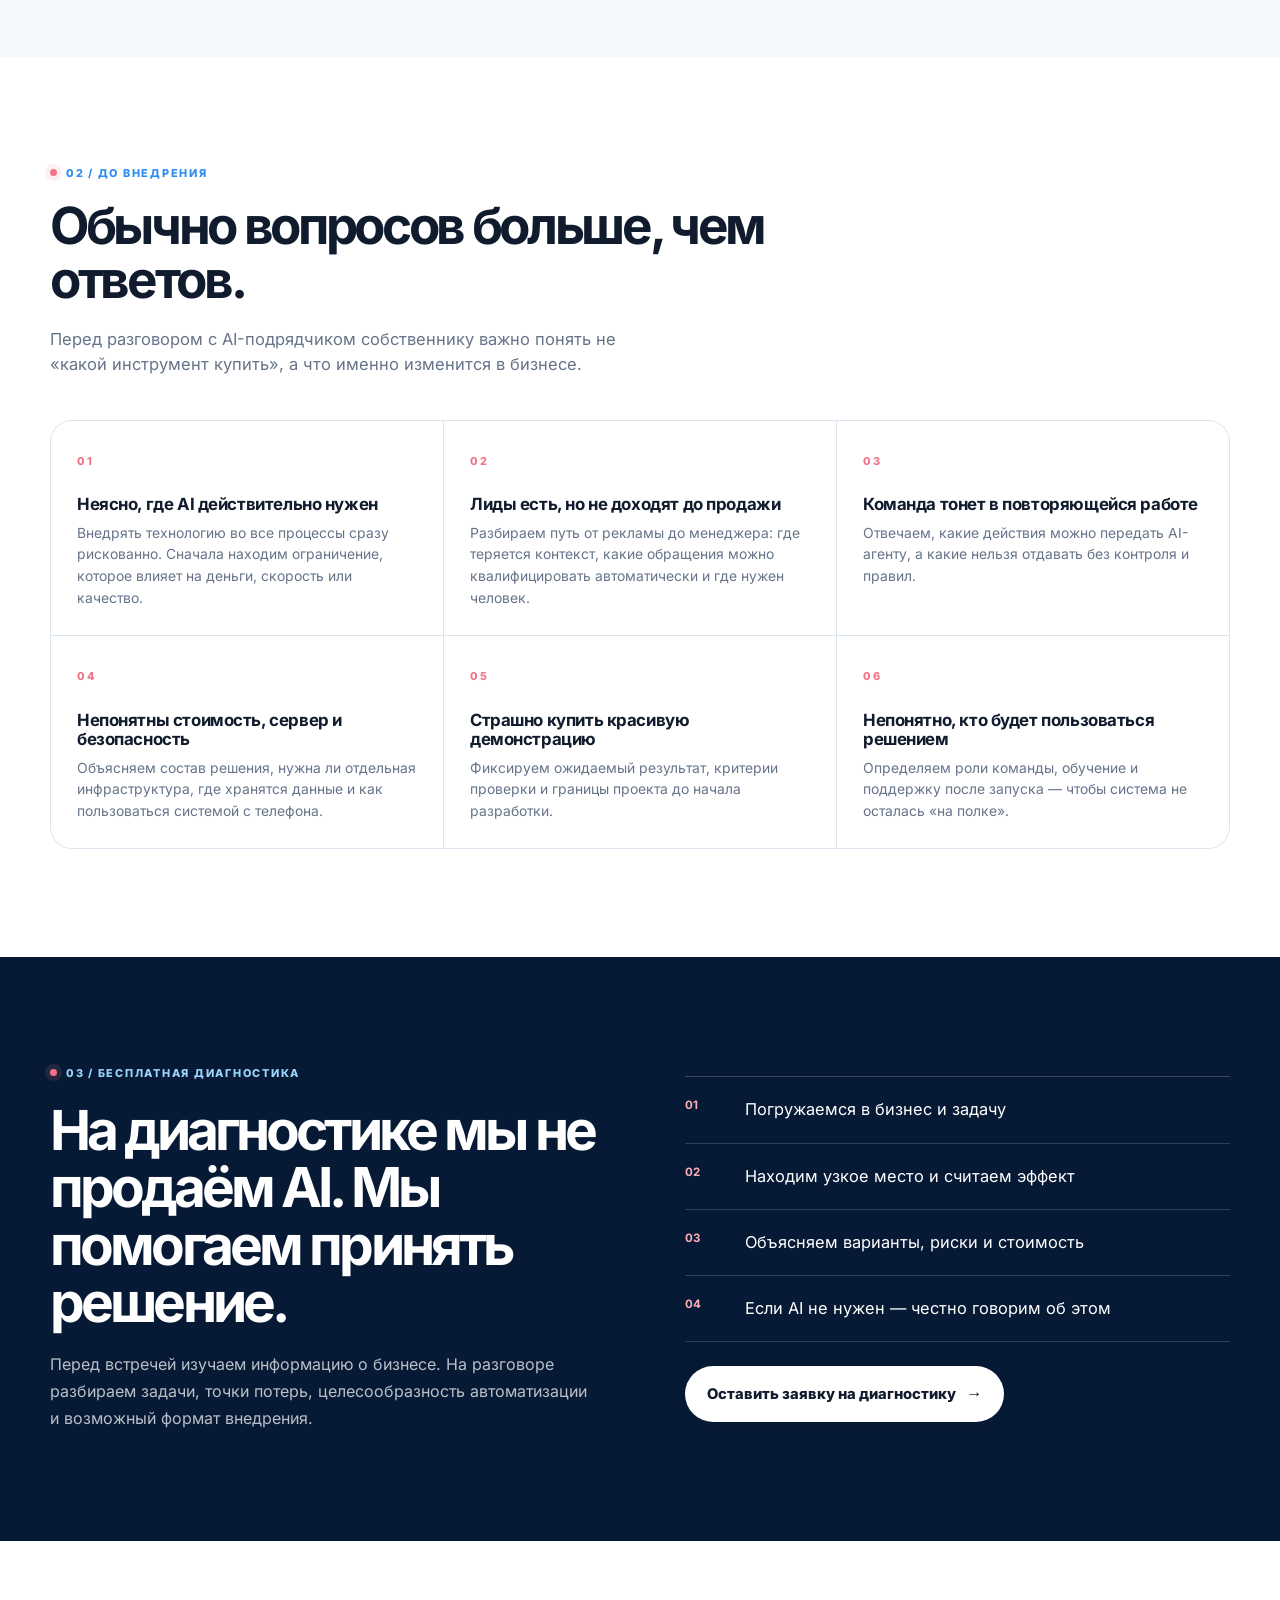
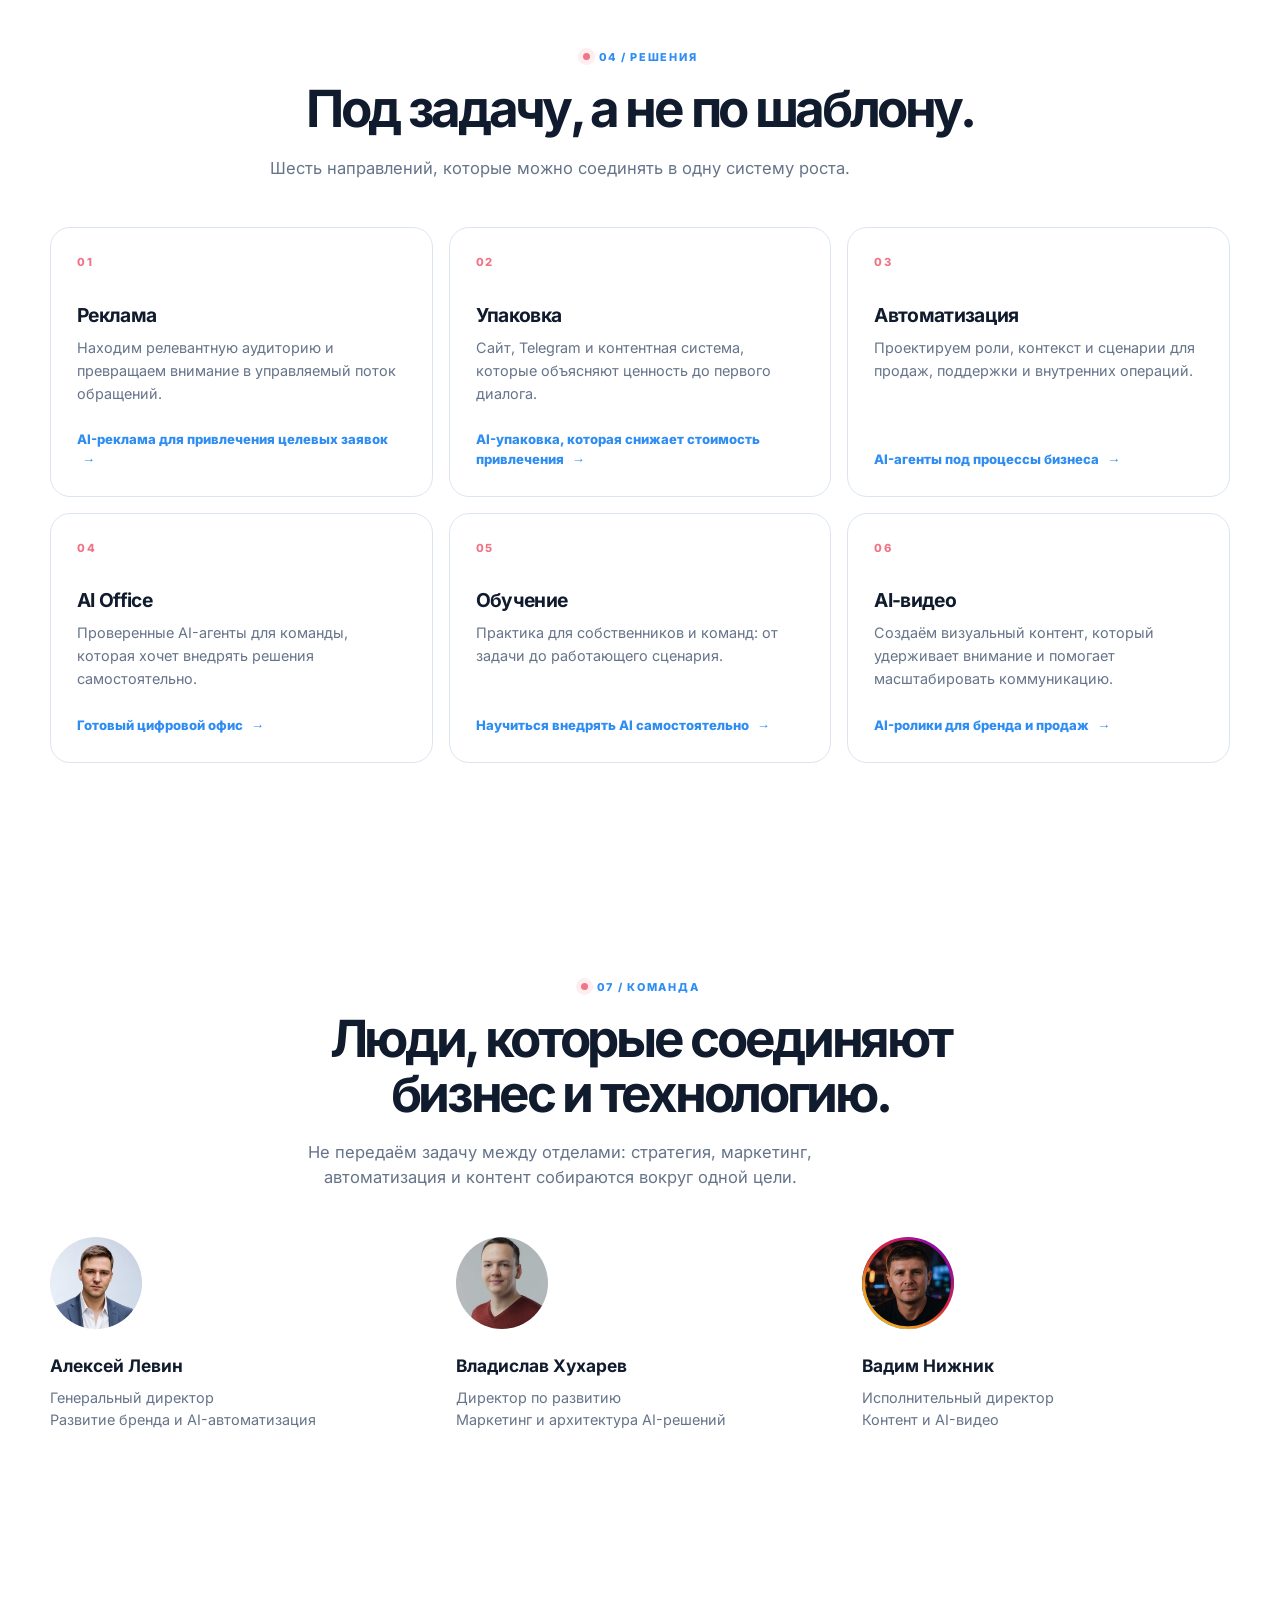
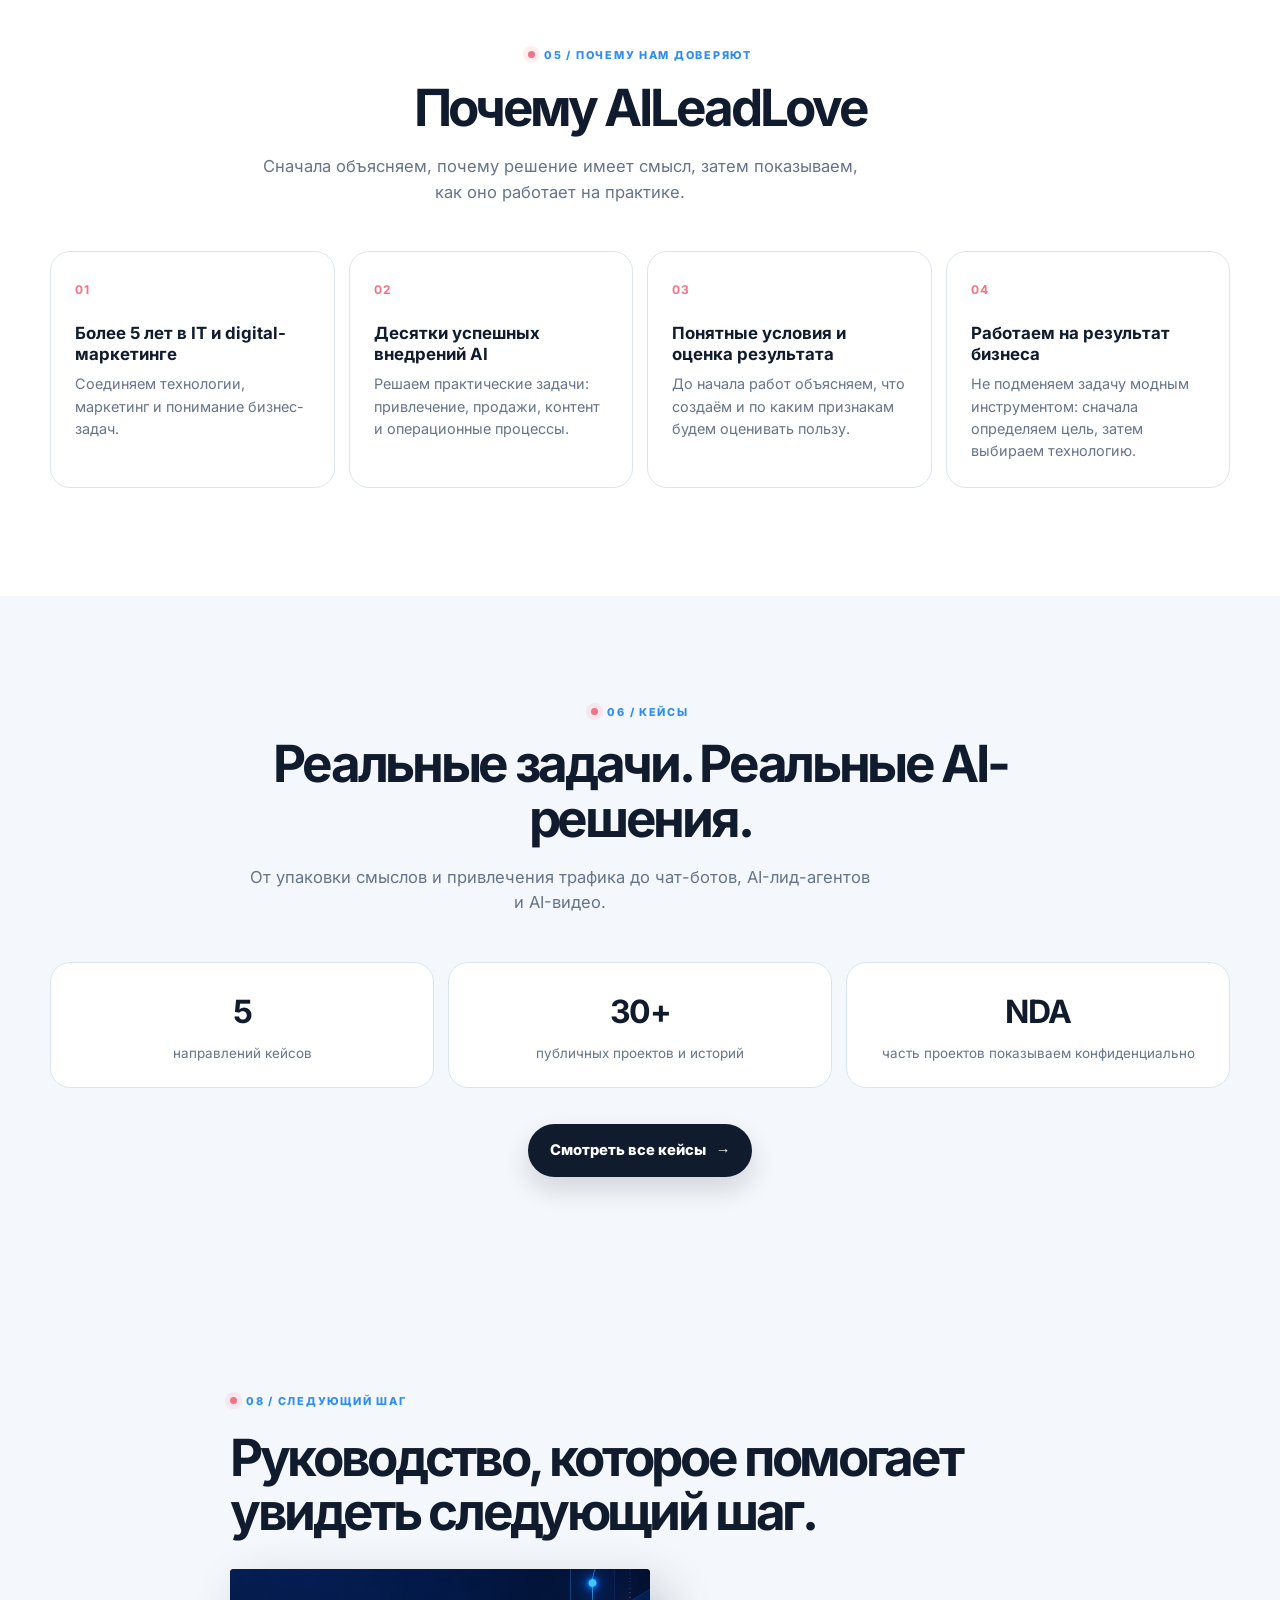
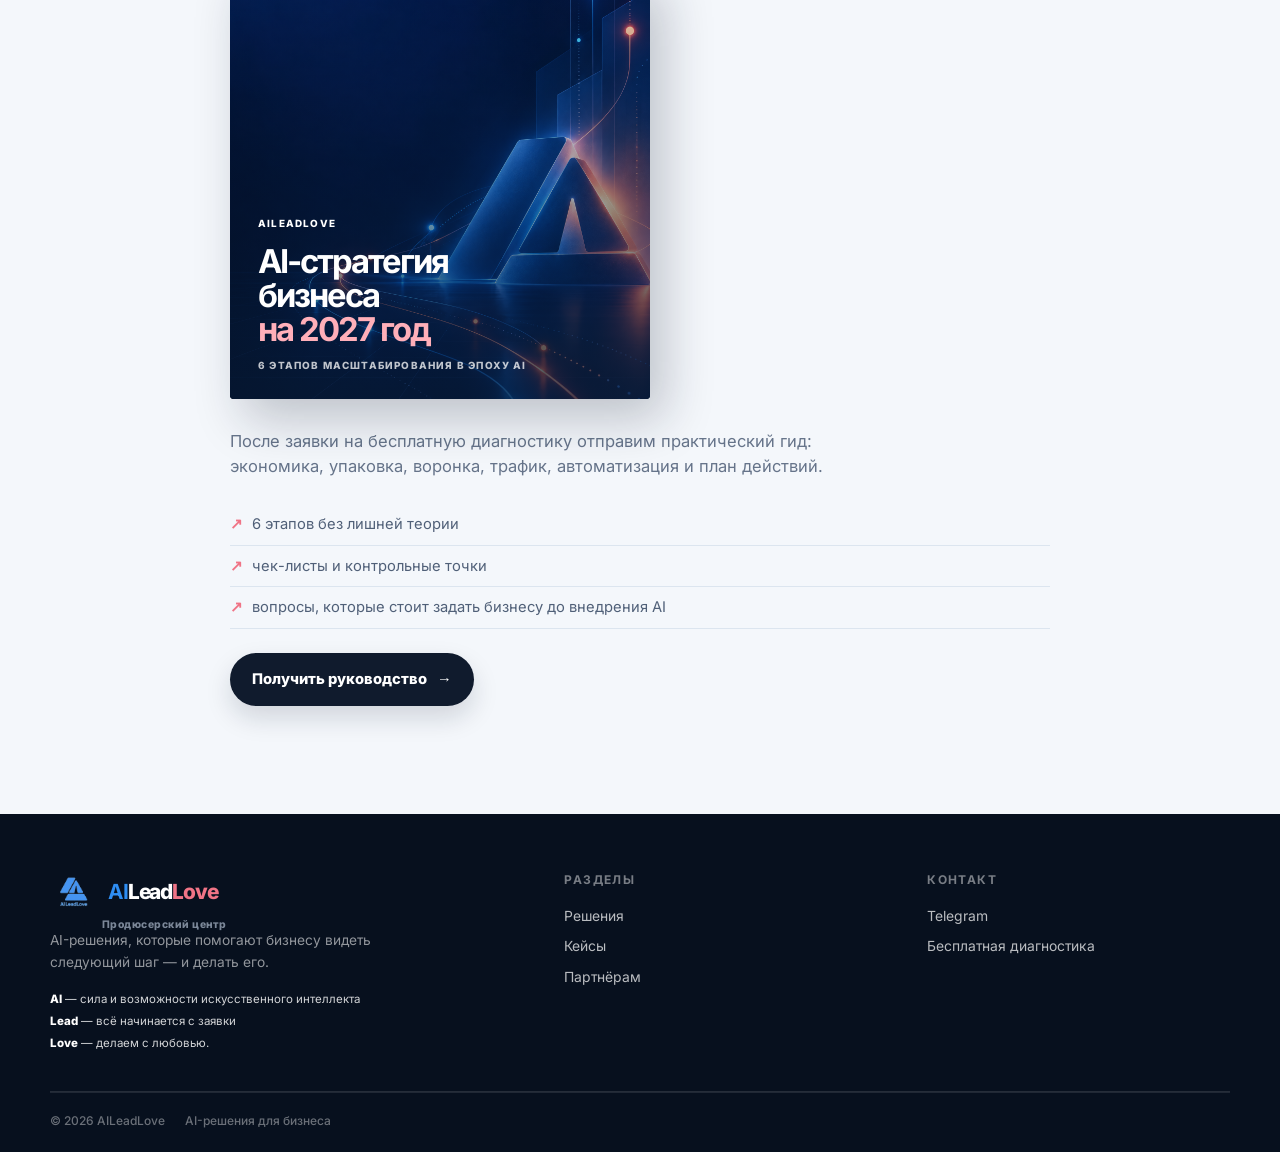
==== commit 1a291a1a: "Обновить нумерацию и порядок главных блоков" ====
--- a/index.html
+++ b/index.html
@@ -2,8 +2,8 @@
 <section class="premium-hero"><div class="hero-orbit orbit-a"></div><div class="hero-orbit orbit-b"></div><div class="shell hero-layout"><div class="hero-copy"><span class="overline">AILeadLove / AI для роста бизнеса</span><h1>Внедряем AI-решения для бизнеса, <em>если видим, что это целесообразно.</em></h1><p class="hero-deck">Разбираемся, где компания теряет заявки, время или контекст. Затем внедряем AI-решение — только если оно действительно усиливает экономику бизнеса.</p><div class="hero-actions"><a class="button button-dark" href="#contact">Обсудить задачу <span>→</span></a><a class="text-action" href="cases/">Посмотреть кейсы <span>↗</span></a></div><div class="hero-proof"><span>Диагностика до внедрения</span><span>Проектирование под процесс</span><span>Поддержка после запуска</span></div></div><div class="hero-dashboard"><div class="dashboard-top"><span>AI / LEAD / LOVE</span><b>● live</b></div><div class="dashboard-title">Точки роста<br><em>вашего бизнеса</em></div><div class="dashboard-chart"><i style="height:34%"></i><i style="height:48%"></i><i style="height:42%"></i><i style="height:68%"></i><i style="height:61%"></i><i style="height:88%"></i><i style="height:78%"></i></div><div class="dashboard-bottom"><span><b>01</b> Задача</span><span><b>02</b> AI-роль</span><span><b>03</b> Эффект</span></div></div></div></section>
 <section class="trust-strip"><div class="shell trust-inner"><span class="trust-lead">Для собственников и команд, которым нужен<br>не «AI ради AI», а понятный результат.</span></div></section>
 <section class="section-light" id="approach"><div class="shell split-v2"><div class="section-lead"><span class="overline">01 / Подход</span><h2>Сначала находим ограничение. Потом выбираем технологию.</h2><p>В AI сейчас легко купить обещание. Сложнее — понять, где оно действительно поможет именно вашему бизнесу.</p><p>Мы начинаем с задачи, данных, процесса и экономики. Поэтому иногда предлагаем внедрение, а иногда честно говорим, что AI пока не нужен.</p><a class="inline-link" href="#contact">Запросить диагностику <span>→</span></a></div><div class="principles"><div><span>01</span><div class="principle-copy"><h3>Смотрим на процесс</h3><p>Где команда теряет время, лидов или контекст.</p></div></div><div><span>02</span><div class="principle-copy"><h3>Проектируем роль AI</h3><p>Что агент делает сам, а где остаётся человек.</p></div></div><div><span>03</span><div class="principle-copy"><h3>Измеряем эффект</h3><p>Какая метрика должна измениться после запуска.</p></div></div></div></div></section><section class="pain-section-v2"><div class="shell"><div class="section-heading left"><span class="overline">02 / До внедрения</span><h2>Обычно вопросов больше, чем ответов.</h2><p>Перед разговором с AI-подрядчиком собственнику важно понять не «какой инструмент купить», а что именно изменится в бизнесе.</p></div><div class="pain-grid-v2"><div><span>01</span><h3>Неясно, где AI действительно нужен</h3><p>Внедрять технологию во все процессы сразу рискованно. Сначала находим ограничение, которое влияет на деньги, скорость или качество.</p></div><div><span>02</span><h3>Лиды есть, но не доходят до продажи</h3><p>Разбираем путь от рекламы до менеджера: где теряется контекст, какие обращения можно квалифицировать автоматически и где нужен человек.</p></div><div><span>03</span><h3>Команда тонет в повторяющейся работе</h3><p>Отвечаем, какие действия можно передать AI-агенту, а какие нельзя отдавать без контроля и правил.</p></div><div><span>04</span><h3>Непонятны стоимость, сервер и безопасность</h3><p>Объясняем состав решения, нужна ли отдельная инфраструктура, где хранятся данные и как пользоваться системой с телефона.</p></div><div><span>05</span><h3>Страшно купить красивую демонстрацию</h3><p>Фиксируем ожидаемый результат, критерии проверки и границы проекта до начала разработки.</p></div><div><span>06</span><h3>Непонятно, кто будет пользоваться решением</h3><p>Определяем роли команды, обучение и поддержку после запуска — чтобы система не осталась «на полке».</p></div></div></div></section><section class="diagnostic-section-v2"><div class="shell diagnostic-layout-v2"><div><span class="overline overline-light">03 / Бесплатная диагностика</span><h2>На диагностике мы не продаём AI. Мы помогаем принять решение.</h2><p>Перед встречей изучаем информацию о бизнесе. На разговоре разбираем задачи, точки потерь, целесообразность автоматизации и возможный формат внедрения.</p></div><div class="diagnostic-steps-v2"><div><b>01</b><span>Погружаемся в бизнес и задачу</span></div><div><b>02</b><span>Находим узкое место и считаем эффект</span></div><div><b>03</b><span>Объясняем варианты, риски и стоимость</span></div><div><b>04</b><span>Если AI не нужен — честно говорим об этом</span></div><a class="button button-light diagnostic-button-v2" href="#contact">Оставить заявку на диагностику <span>→</span></a></div></div></section><section class="section-white" id="services"><div class="shell"><div class="section-heading"><span class="overline">04 / Решения</span><h2>Под задачу, а не по шаблону.</h2><p>Шесть направлений, которые можно соединять в одну систему роста.</p></div><div class="solutions-grid"><a class="solution-card" href="traffic/"><span class="solution-index">01</span><h3>Реклама</h3><p>Находим релевантную аудиторию и превращаем внимание в управляемый поток обращений.</p><span class="solution-link">AI-реклама для привлечения целевых заявок <b>→</b></span></a><a class="solution-card" href="packaging/"><span class="solution-index">02</span><h3>Упаковка</h3><p>Сайт, Telegram и контентная система, которые объясняют ценность до первого диалога.</p><span class="solution-link">AI-упаковка, которая снижает стоимость привлечения <b>→</b></span></a><a class="solution-card" href="aiagents/"><span class="solution-index">03</span><h3>Автоматизация</h3><p>Проектируем роли, контекст и сценарии для продаж, поддержки и внутренних операций.</p><span class="solution-link">AI-агенты под процессы бизнеса <b>→</b></span></a><a class="solution-card" href="aioffice/"><span class="solution-index">04</span><h3>AI Office</h3><p>Проверенные AI-агенты для команды, которая хочет внедрять решения самостоятельно.</p><span class="solution-link">Готовый цифровой офис <b>→</b></span></a><a class="solution-card" href="ai-training/"><span class="solution-index">05</span><h3>Обучение</h3><p>Практика для собственников и команд: от задачи до работающего сценария.</p><span class="solution-link">Научиться внедрять AI самостоятельно <b>→</b></span></a><a class="solution-card" href="aivideo/"><span class="solution-index">06</span><h3>AI-видео</h3><p>Создаём визуальный контент, который удерживает внимание и помогает масштабировать коммуникацию.</p><span class="solution-link">AI-ролики для бренда и продаж <b>→</b></span></a></div></div></section>
-<section class="section-dark"><div class="shell dark-grid"><div><span class="overline overline-light">05 / Что меняется</span><h2>Меньше ручной работы.<br><em>Больше управляемости.</em></h2></div><div class="outcome-list"><div><b>01</b><span>Лиды не исчезают между рекламой и продажами.</span></div><div><b>02</b><span>Команда получает контекст до первого разговора.</span></div><div><b>03</b><span>Контент и коммуникация собираются в систему.</span></div><div><b>04</b><span>Решения принимаются на данных, а не на ощущениях.</span></div></div></div></section>
-<section class="section-white" id="team"><div class="shell"><div class="section-heading"><span class="overline">06 / Команда</span><h2>Люди, которые соединяют бизнес и технологию.</h2><p>Не передаём задачу между отделами: стратегия, маркетинг, автоматизация и контент собираются вокруг одной цели.</p></div><div class="team-row"><div><img src="images/alexey-levin-unified.webp" alt="Алексей Левин"><h3>Алексей Левин</h3><p>Генеральный директор<br>Развитие бренда и AI-автоматизация</p></div><div><img src="images/vladislav-khukharev.webp" alt="Владислав Хухарев"><h3>Владислав Хухарев</h3><p>Директор по развитию<br>Маркетинг и архитектура AI-решений</p></div><div><img src="images/vadim-nizhnik.webp" alt="Вадим Нижник"><h3>Вадим Нижник</h3><p>Исполнительный директор<br>Контент и AI-видео</p></div></div></div></section>
-<section class="section-white why-us-v2"><div class="shell"><div class="section-heading"><span class="overline">Почему нам доверяют</span><h2>Почему AILeadLove</h2><p>Сначала объясняем, почему решение имеет смысл, затем показываем, как оно работает на практике.</p></div><div class="why-grid-v2"><article><b>01</b><h3>Более 5 лет в IT и digital-маркетинге</h3><p>Соединяем технологии, маркетинг и понимание бизнес-задач.</p></article><article><b>02</b><h3>Десятки успешных внедрений AI</h3><p>Решаем практические задачи: привлечение, продажи, контент и операционные процессы.</p></article><article><b>03</b><h3>Понятные условия и оценка результата</h3><p>До начала работ объясняем, что создаём и по каким признакам будем оценивать пользу.</p></article><article><b>04</b><h3>Работаем на результат бизнеса</h3><p>Не подменяем задачу модным инструментом: сначала определяем цель, затем выбираем технологию.</p></article></div></div></section><section class="section-light cases-teaser-v2"><div class="shell"><div class="section-heading"><span class="overline">Подтверждение опыта</span><h2>Реальные задачи. Реальные AI-решения.</h2><p>От упаковки смыслов и привлечения трафика до чат-ботов, AI-лид-агентов и AI-видео.</p></div><div class="case-proof-grid-v2"><div><strong>5</strong><span>направлений кейсов</span></div><div><strong>30+</strong><span>публичных проектов и историй</span></div><div><strong>NDA</strong><span>часть проектов показываем конфиденциально</span></div></div><a class="button button-dark" href="cases/">Смотреть все кейсы <span>→</span></a></div></section><section class="section-light" id="contact"><div class="shell guide-feature"><div class="guide-cover"><img src="images/guide-cover-2027.png" alt="Обложка руководства AI-стратегия бизнеса на 2027 год"><div class="guide-cover-type"><span>AILeadLove</span><strong>AI-стратегия<br>бизнеса<br><em>на 2027 год</em></strong><small>6 этапов масштабирования в эпоху AI</small></div></div><div class="guide-copy"><span class="overline">07 / Следующий шаг</span><h2>Руководство, которое помогает увидеть следующий шаг.</h2><p>После заявки на бесплатную диагностику отправим практический гид: экономика, упаковка, воронка, трафик, автоматизация и план действий.</p><ul><li>6 этапов без лишней теории</li><li>чек-листы и контрольные точки</li><li>вопросы, которые стоит задать бизнесу до внедрения AI</li></ul><a class="button button-dark" href="#contact">Получить руководство <span>→</span></a></div></div></section>
+
+<section class="section-white" id="team"><div class="shell"><div class="section-heading"><span class="overline">07 / Команда</span><h2>Люди, которые соединяют бизнес и технологию.</h2><p>Не передаём задачу между отделами: стратегия, маркетинг, автоматизация и контент собираются вокруг одной цели.</p></div><div class="team-row"><div><img src="images/alexey-levin-unified.webp" alt="Алексей Левин"><h3>Алексей Левин</h3><p>Генеральный директор<br>Развитие бренда и AI-автоматизация</p></div><div><img src="images/vladislav-khukharev.webp" alt="Владислав Хухарев"><h3>Владислав Хухарев</h3><p>Директор по развитию<br>Маркетинг и архитектура AI-решений</p></div><div><img src="images/vadim-nizhnik.webp" alt="Вадим Нижник"><h3>Вадим Нижник</h3><p>Исполнительный директор<br>Контент и AI-видео</p></div></div></div></section>
+<section class="section-white why-us-v2"><div class="shell"><div class="section-heading"><span class="overline">05 / Почему нам доверяют</span><h2>Почему AILeadLove</h2><p>Сначала объясняем, почему решение имеет смысл, затем показываем, как оно работает на практике.</p></div><div class="why-grid-v2"><article><b>01</b><h3>Более 5 лет в IT и digital-маркетинге</h3><p>Соединяем технологии, маркетинг и понимание бизнес-задач.</p></article><article><b>02</b><h3>Десятки успешных внедрений AI</h3><p>Решаем практические задачи: привлечение, продажи, контент и операционные процессы.</p></article><article><b>03</b><h3>Понятные условия и оценка результата</h3><p>До начала работ объясняем, что создаём и по каким признакам будем оценивать пользу.</p></article><article><b>04</b><h3>Работаем на результат бизнеса</h3><p>Не подменяем задачу модным инструментом: сначала определяем цель, затем выбираем технологию.</p></article></div></div></section><section class="section-light cases-teaser-v2"><div class="shell"><div class="section-heading"><span class="overline">06 / Кейсы</span><h2>Реальные задачи. Реальные AI-решения.</h2><p>От упаковки смыслов и привлечения трафика до чат-ботов, AI-лид-агентов и AI-видео.</p></div><div class="case-proof-grid-v2"><div><strong>5</strong><span>направлений кейсов</span></div><div><strong>30+</strong><span>публичных проектов и историй</span></div><div><strong>NDA</strong><span>часть проектов показываем конфиденциально</span></div></div><a class="button button-dark" href="cases/">Смотреть все кейсы <span>→</span></a></div></section><section class="section-light" id="contact"><div class="shell guide-feature guide-feature-v2"><div class="guide-copy"><span class="overline">08 / Следующий шаг</span><h2>Руководство, которое помогает увидеть следующий шаг.</h2><div class="guide-cover"><img alt="Обложка руководства AI-стратегия бизнеса на 2027 год" src="images/guide-cover-2027.png"/><div class="guide-cover-type"><span>AILeadLove</span><strong>AI-стратегия<br/>бизнеса<br/><em>на 2027 год</em></strong><small>6 этапов масштабирования в эпоху AI</small></div></div><p>После заявки на бесплатную диагностику отправим практический гид: экономика, упаковка, воронка, трафик, автоматизация и план действий.</p><ul><li>6 этапов без лишней теории</li><li>чек-листы и контрольные точки</li><li>вопросы, которые стоит задать бизнесу до внедрения AI</li></ul><a class="button button-dark" href="#contact">Получить руководство <span>→</span></a></div></div></section>
 
 </main><footer class="site-footer"><div class="shell footer-grid"><div><a class="wordmark footer-wordmark" href="./"><span class="brand-topline"><img src="images/logo.png" alt="" width="30" height="30"><span class="brand-name"><b>AI</b>Lead<span class="wordmark-love">Love</span></span></span><small class="brand-subtitle">Продюсерский центр</small></a><p>AI-решения, которые помогают бизнесу видеть следующий шаг — и делать его.</p><div class="footer-meaning"><span><b>AI</b> — сила и возможности искусственного интеллекта</span><span><b>Lead</b> — всё начинается с заявки</span><span><b>Love</b> — делаем с любовью.</span></div></div><div><h4>Разделы</h4><a href="#services">Решения</a><a href="cases/">Кейсы</a><a href="partners/">Партнёрам</a></div><div><h4>Контакт</h4><a href="https://t.me/lekslevin" target="_blank" rel="noopener noreferrer">Telegram</a><a href="#contact">Бесплатная диагностика</a></div></div><div class="shell footer-bottom"><div class="footer-meta"><span>© 2026 AILeadLove</span><span>AI-решения для бизнеса</span></div></div></footer><script src="script.min.js?v=premium-20261109"></script><script>const t=document.querySelector('.menu-toggle'),m=document.querySelector('.site-menu');if(t&&m)t.addEventListener('click',()=>{const o=m.classList.toggle('is-open');t.setAttribute('aria-expanded',String(o))});</script></body></html>
--- a/premium.css
+++ b/premium.css
@@ -34,3 +34,16 @@
 
 /* Restored trust sections */
 .trust-lead br{display:block}.why-grid-v2{display:grid;grid-template-columns:repeat(4,1fr);gap:14px}.why-grid-v2 article{padding:24px;border:1px solid var(--line);border-radius:20px;background:#fff}.why-grid-v2 b{color:var(--coral);font-size:.75rem;letter-spacing:.1em}.why-grid-v2 h3{margin:22px 0 8px;font-size:1.05rem;line-height:1.25}.why-grid-v2 p{margin:0;color:var(--muted);font-size:.9rem}.cases-teaser-v2{text-align:center}.case-proof-grid-v2{display:grid;grid-template-columns:repeat(3,1fr);gap:14px;margin:32px 0}.case-proof-grid-v2 div{padding:24px;border:1px solid var(--line);border-radius:20px;background:#fff}.case-proof-grid-v2 strong{display:block;color:var(--ink);font-size:2rem;letter-spacing:-.05em}.case-proof-grid-v2 span{display:block;margin-top:6px;color:var(--muted);font-size:.84rem}.cases-teaser-v2 .button{margin-top:4px}@media(max-width:900px){.why-grid-v2{grid-template-columns:repeat(2,1fr)}}@media(max-width:600px){.why-grid-v2,.case-proof-grid-v2{grid-template-columns:1fr}.trust-lead br{display:block}}
+/* Final header proportions and trust line width */
+.site-nav .brand-topline img{width:42px;height:42px}
+.trust-inner{justify-content:center}.trust-lead{display:block;flex:0 1 820px;width:100%;max-width:820px;text-align:center}
+@media(max-width:600px){.site-nav .brand-topline img{width:36px;height:36px}.trust-lead{max-width:100%}}
+/* Align descriptor exactly under the company name */
+.brand-subtitle{margin-left:52px}
+@media(max-width:600px){.brand-subtitle{margin-left:46px}}
+/* Final mobile hero scale and equal logo sizing in header/footer */
+.site-nav .brand-topline img,.site-footer .brand-topline img{width:38px;height:38px}
+@media(max-width:600px){.site-nav .brand-topline img,.site-footer .brand-topline img{width:36px;height:36px}.hero-copy h1{font-size:clamp(2.6rem,10.5vw,4rem);line-height:1.05}}
+
+/* v16 final sequence and brand proportions */
+.site-nav .brand-topline img,.site-footer .brand-topline img{width:48px;height:48px}.guide-feature-v2{display:block;max-width:820px;margin:0 auto}.guide-feature-v2 .guide-copy{max-width:820px}.guide-feature-v2 .guide-cover{width:min(100%,420px);min-height:430px;margin:30px 0}.guide-feature-v2 .guide-copy h2{max-width:760px}@media(max-width:600px){.site-nav .brand-topline img,.site-footer .brand-topline img{width:42px;height:42px}.guide-feature-v2 .guide-cover{width:100%;margin:24px 0}}
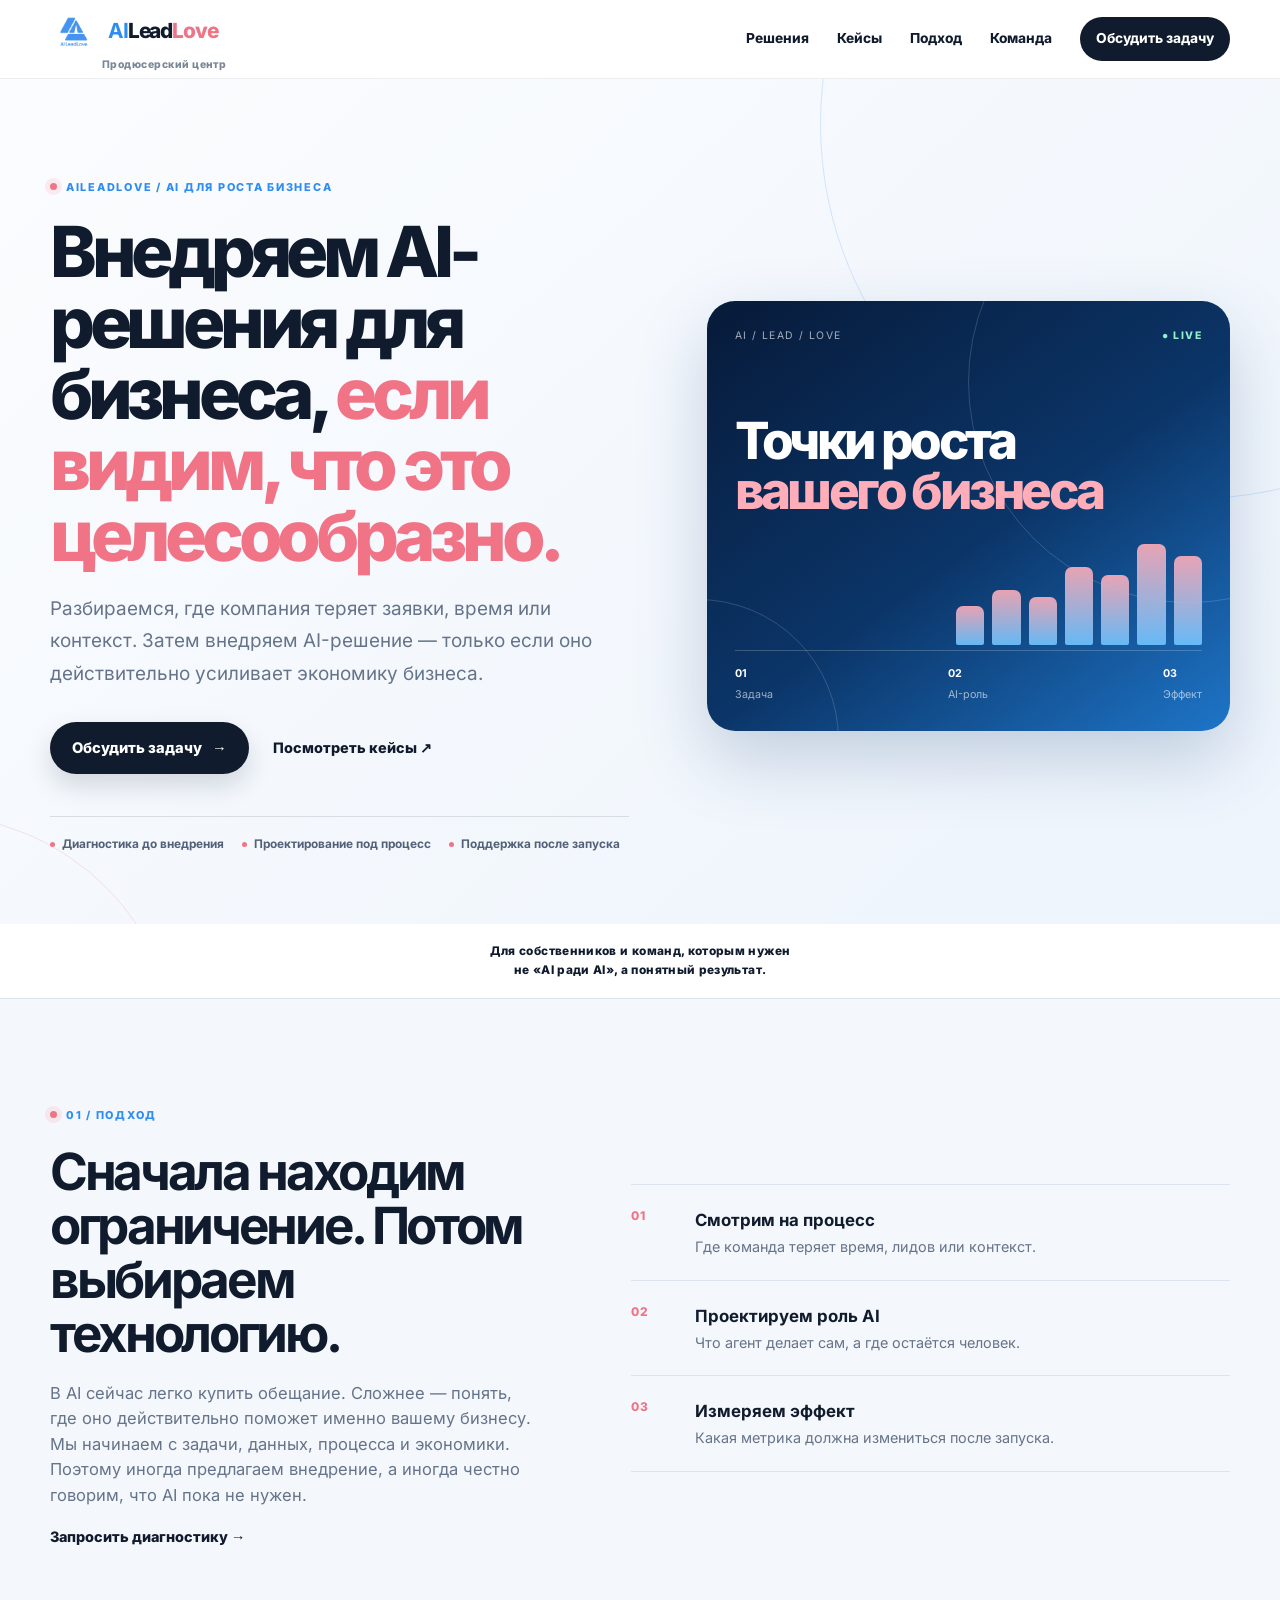
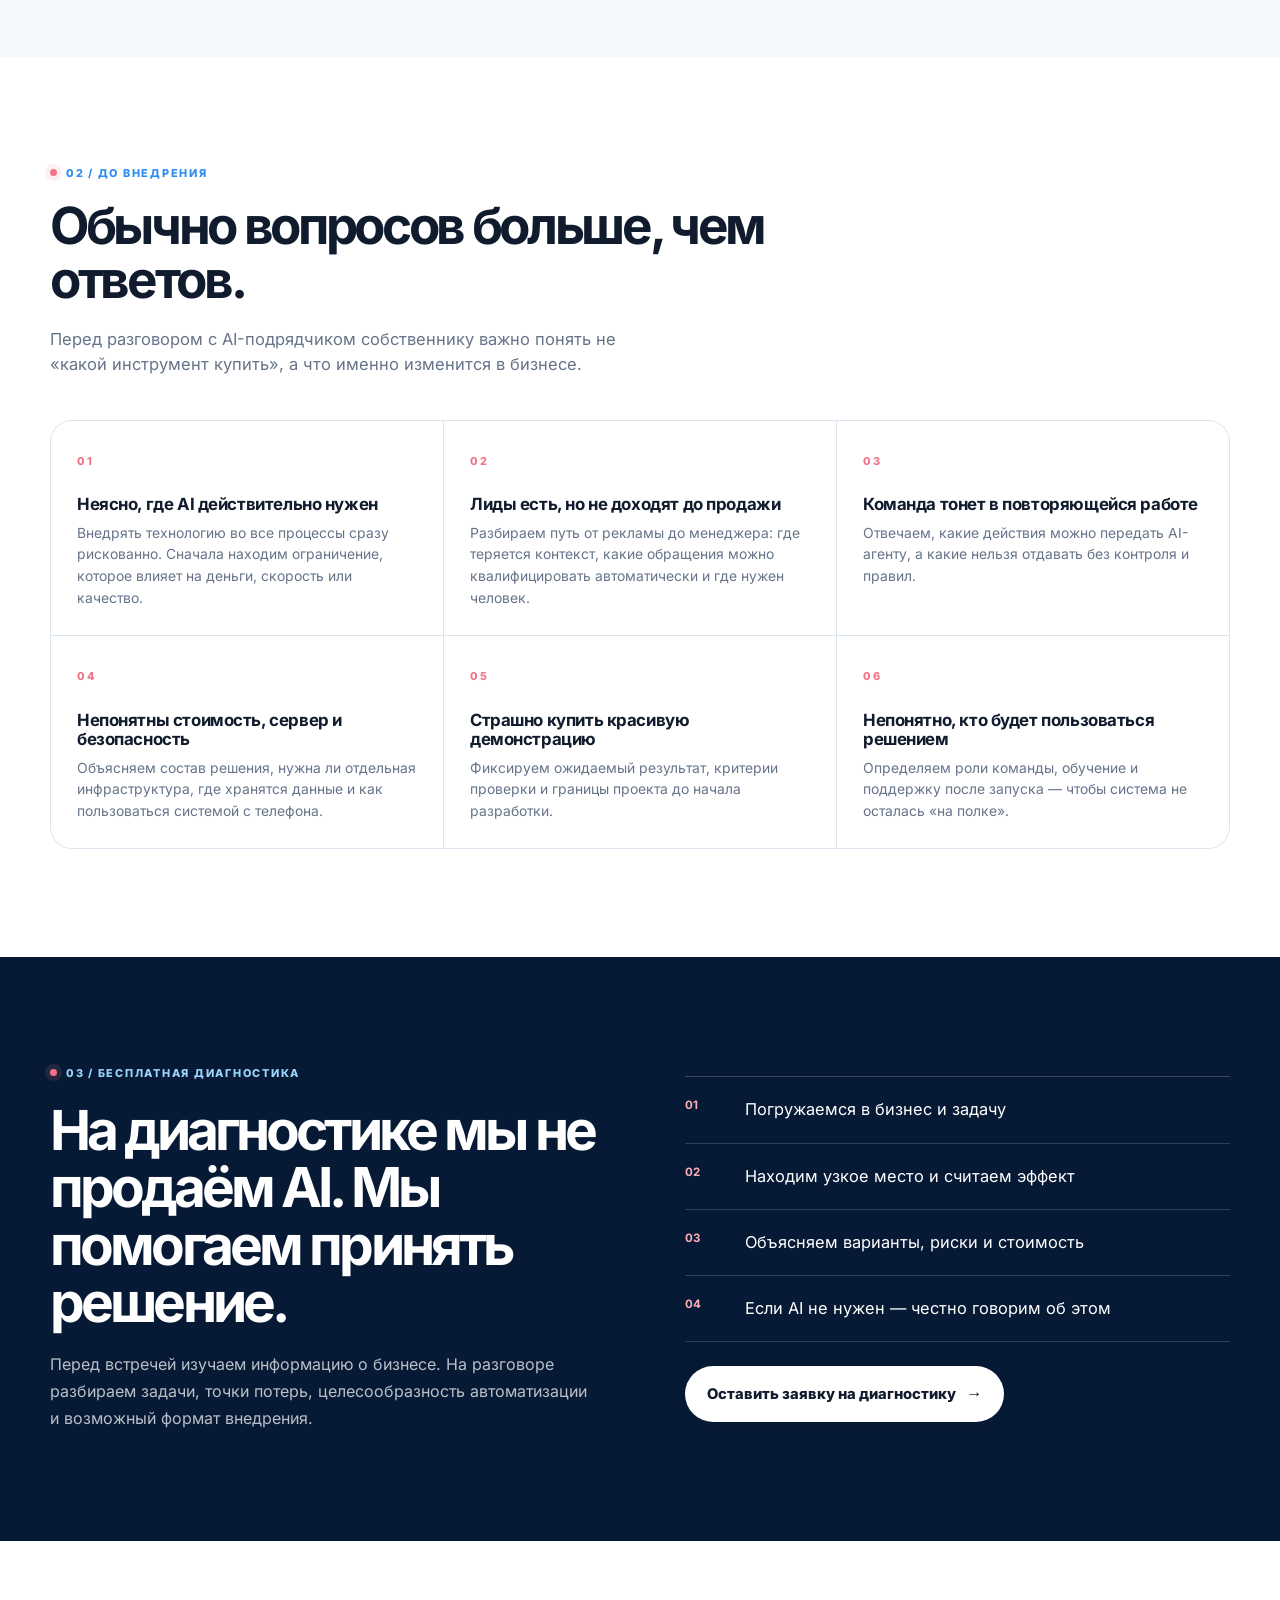
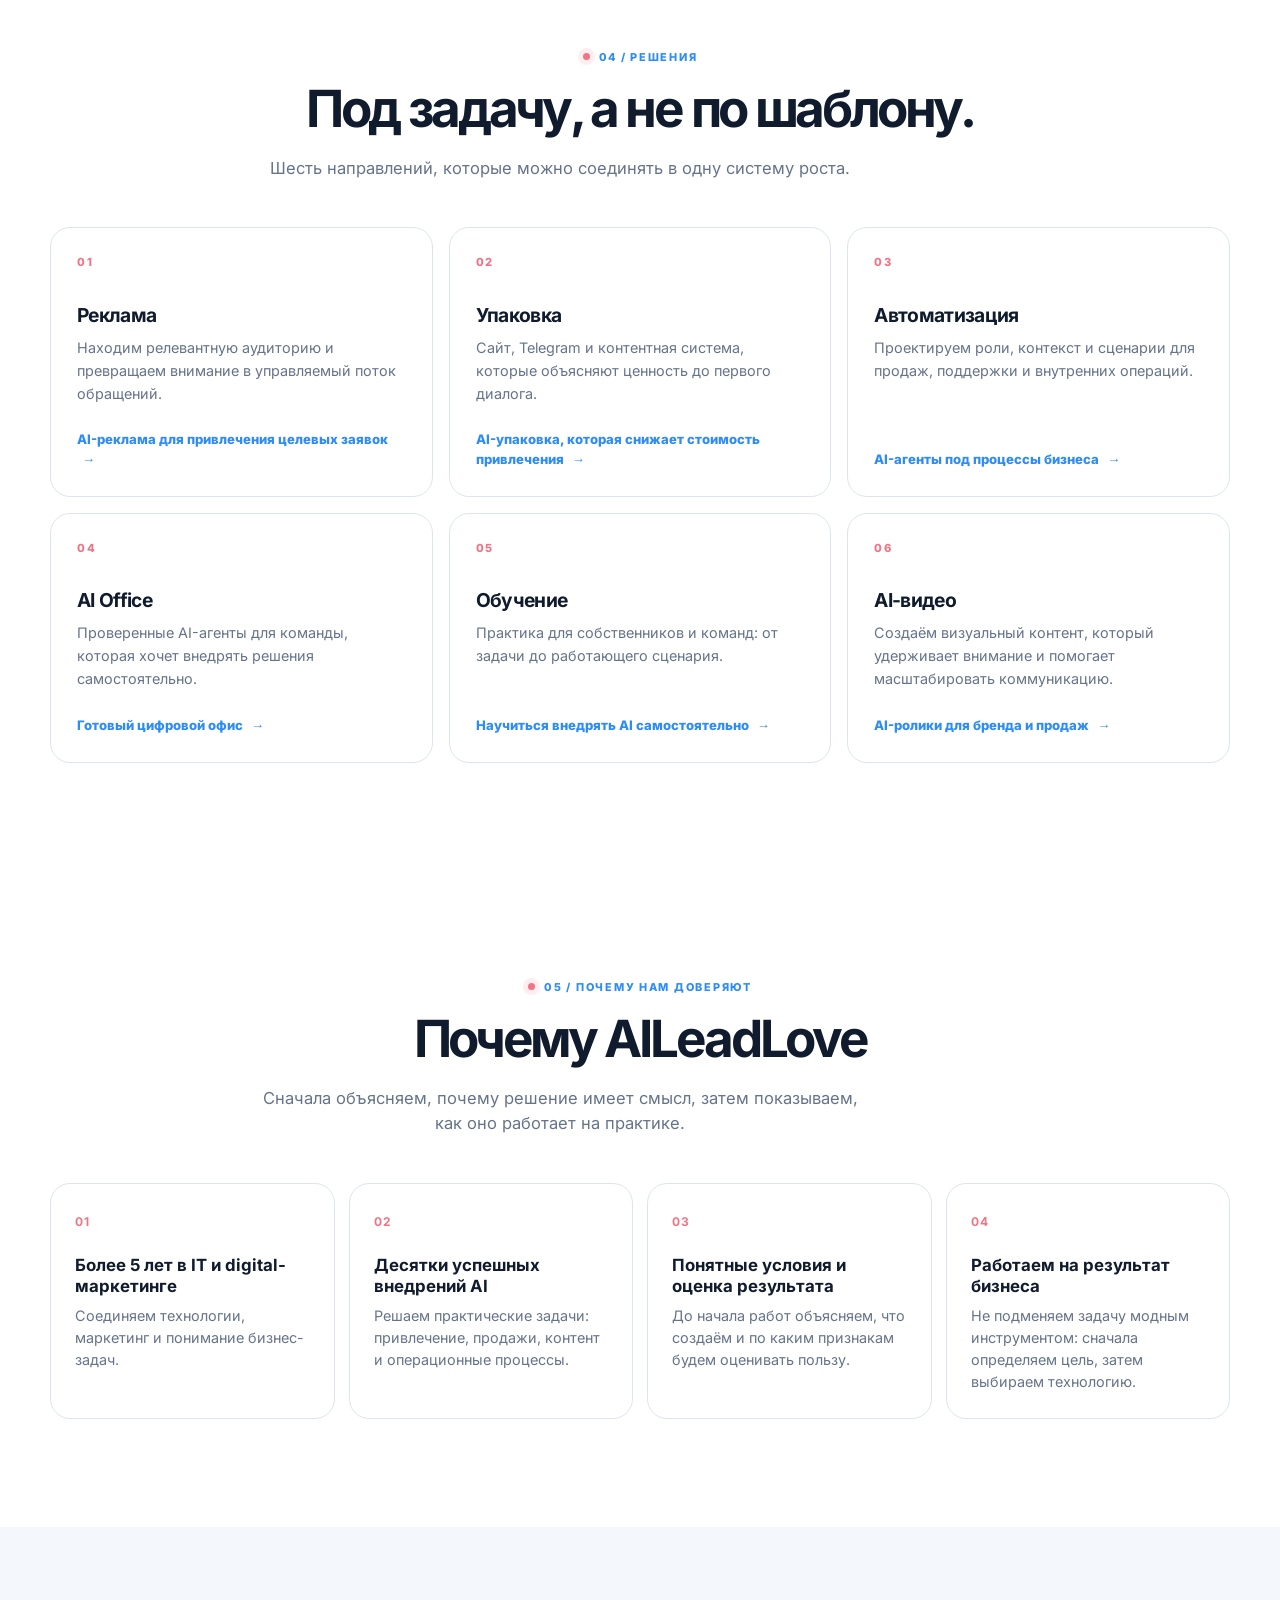
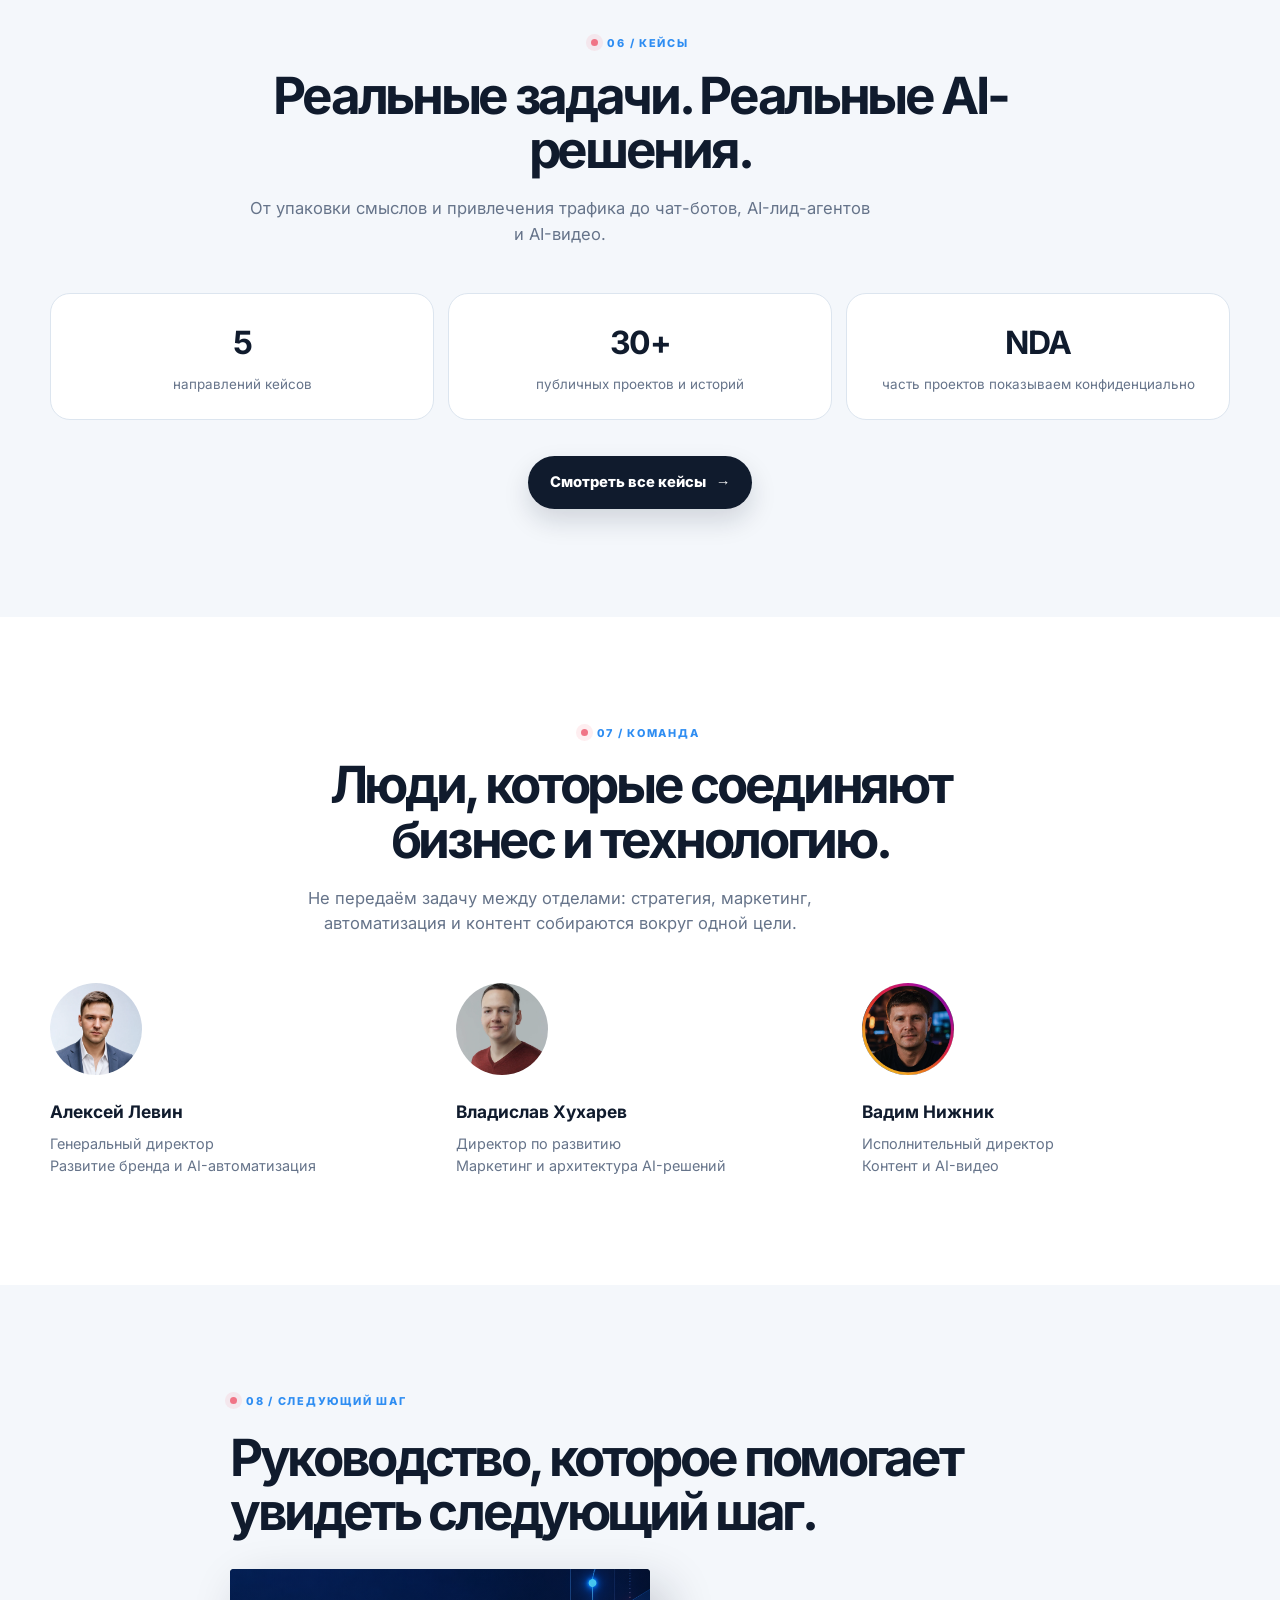
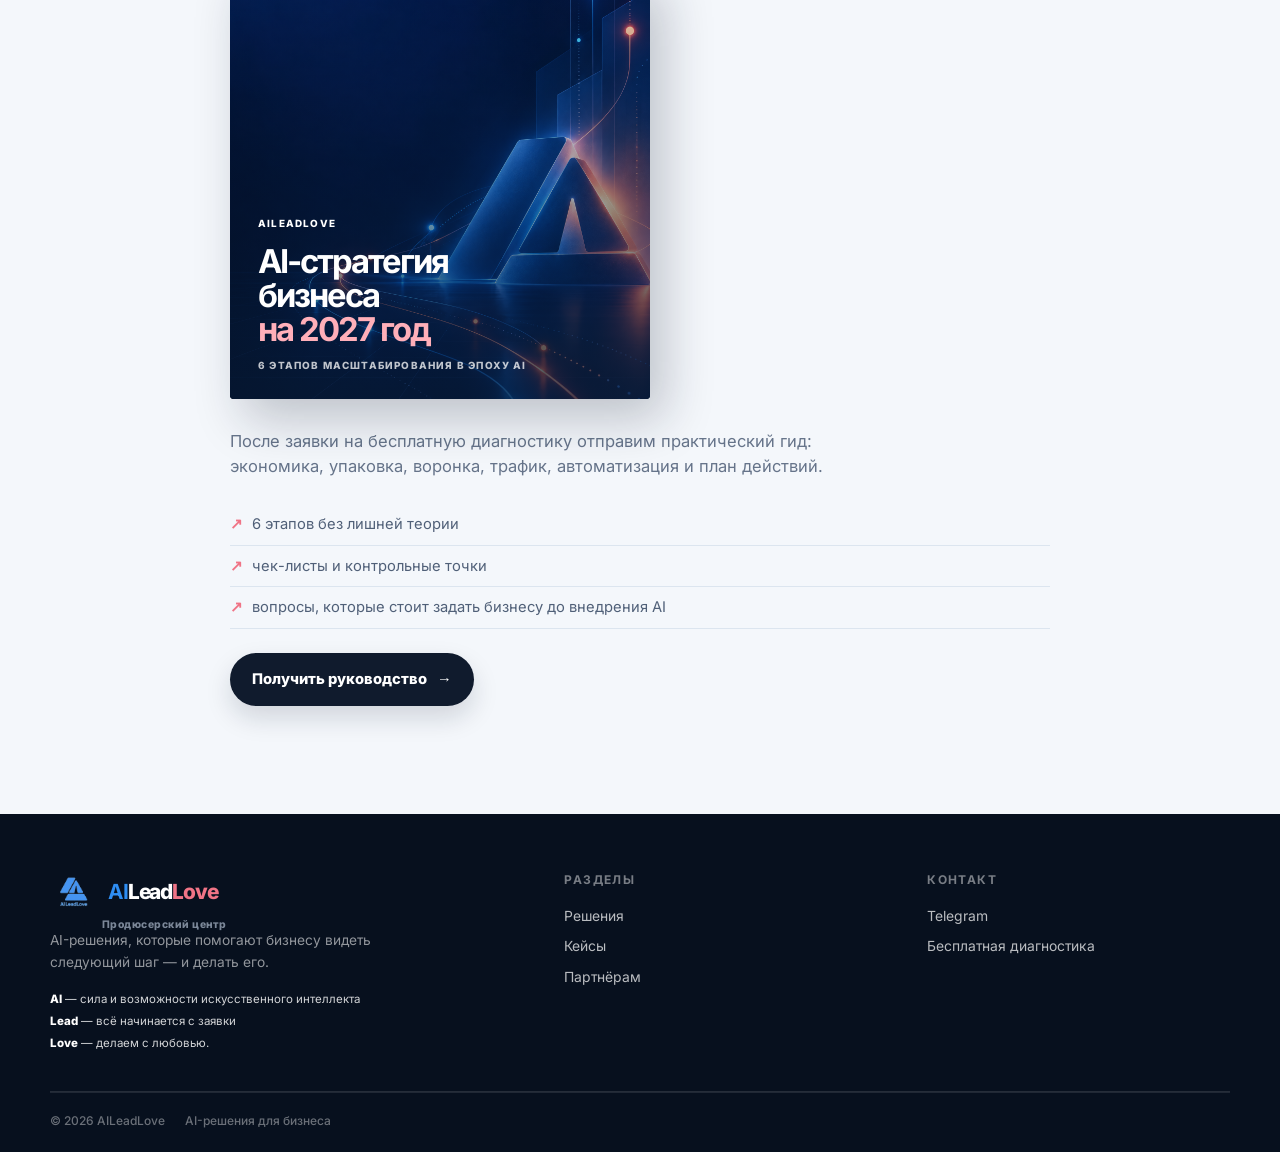
==== commit f4deaf7b: "Исправить порядок блоков Почему мы Кейсы Команда" ====
--- a/index.html
+++ b/index.html
@@ -3,7 +3,9 @@
 <section class="trust-strip"><div class="shell trust-inner"><span class="trust-lead">Для собственников и команд, которым нужен<br>не «AI ради AI», а понятный результат.</span></div></section>
 <section class="section-light" id="approach"><div class="shell split-v2"><div class="section-lead"><span class="overline">01 / Подход</span><h2>Сначала находим ограничение. Потом выбираем технологию.</h2><p>В AI сейчас легко купить обещание. Сложнее — понять, где оно действительно поможет именно вашему бизнесу.</p><p>Мы начинаем с задачи, данных, процесса и экономики. Поэтому иногда предлагаем внедрение, а иногда честно говорим, что AI пока не нужен.</p><a class="inline-link" href="#contact">Запросить диагностику <span>→</span></a></div><div class="principles"><div><span>01</span><div class="principle-copy"><h3>Смотрим на процесс</h3><p>Где команда теряет время, лидов или контекст.</p></div></div><div><span>02</span><div class="principle-copy"><h3>Проектируем роль AI</h3><p>Что агент делает сам, а где остаётся человек.</p></div></div><div><span>03</span><div class="principle-copy"><h3>Измеряем эффект</h3><p>Какая метрика должна измениться после запуска.</p></div></div></div></div></section><section class="pain-section-v2"><div class="shell"><div class="section-heading left"><span class="overline">02 / До внедрения</span><h2>Обычно вопросов больше, чем ответов.</h2><p>Перед разговором с AI-подрядчиком собственнику важно понять не «какой инструмент купить», а что именно изменится в бизнесе.</p></div><div class="pain-grid-v2"><div><span>01</span><h3>Неясно, где AI действительно нужен</h3><p>Внедрять технологию во все процессы сразу рискованно. Сначала находим ограничение, которое влияет на деньги, скорость или качество.</p></div><div><span>02</span><h3>Лиды есть, но не доходят до продажи</h3><p>Разбираем путь от рекламы до менеджера: где теряется контекст, какие обращения можно квалифицировать автоматически и где нужен человек.</p></div><div><span>03</span><h3>Команда тонет в повторяющейся работе</h3><p>Отвечаем, какие действия можно передать AI-агенту, а какие нельзя отдавать без контроля и правил.</p></div><div><span>04</span><h3>Непонятны стоимость, сервер и безопасность</h3><p>Объясняем состав решения, нужна ли отдельная инфраструктура, где хранятся данные и как пользоваться системой с телефона.</p></div><div><span>05</span><h3>Страшно купить красивую демонстрацию</h3><p>Фиксируем ожидаемый результат, критерии проверки и границы проекта до начала разработки.</p></div><div><span>06</span><h3>Непонятно, кто будет пользоваться решением</h3><p>Определяем роли команды, обучение и поддержку после запуска — чтобы система не осталась «на полке».</p></div></div></div></section><section class="diagnostic-section-v2"><div class="shell diagnostic-layout-v2"><div><span class="overline overline-light">03 / Бесплатная диагностика</span><h2>На диагностике мы не продаём AI. Мы помогаем принять решение.</h2><p>Перед встречей изучаем информацию о бизнесе. На разговоре разбираем задачи, точки потерь, целесообразность автоматизации и возможный формат внедрения.</p></div><div class="diagnostic-steps-v2"><div><b>01</b><span>Погружаемся в бизнес и задачу</span></div><div><b>02</b><span>Находим узкое место и считаем эффект</span></div><div><b>03</b><span>Объясняем варианты, риски и стоимость</span></div><div><b>04</b><span>Если AI не нужен — честно говорим об этом</span></div><a class="button button-light diagnostic-button-v2" href="#contact">Оставить заявку на диагностику <span>→</span></a></div></div></section><section class="section-white" id="services"><div class="shell"><div class="section-heading"><span class="overline">04 / Решения</span><h2>Под задачу, а не по шаблону.</h2><p>Шесть направлений, которые можно соединять в одну систему роста.</p></div><div class="solutions-grid"><a class="solution-card" href="traffic/"><span class="solution-index">01</span><h3>Реклама</h3><p>Находим релевантную аудиторию и превращаем внимание в управляемый поток обращений.</p><span class="solution-link">AI-реклама для привлечения целевых заявок <b>→</b></span></a><a class="solution-card" href="packaging/"><span class="solution-index">02</span><h3>Упаковка</h3><p>Сайт, Telegram и контентная система, которые объясняют ценность до первого диалога.</p><span class="solution-link">AI-упаковка, которая снижает стоимость привлечения <b>→</b></span></a><a class="solution-card" href="aiagents/"><span class="solution-index">03</span><h3>Автоматизация</h3><p>Проектируем роли, контекст и сценарии для продаж, поддержки и внутренних операций.</p><span class="solution-link">AI-агенты под процессы бизнеса <b>→</b></span></a><a class="solution-card" href="aioffice/"><span class="solution-index">04</span><h3>AI Office</h3><p>Проверенные AI-агенты для команды, которая хочет внедрять решения самостоятельно.</p><span class="solution-link">Готовый цифровой офис <b>→</b></span></a><a class="solution-card" href="ai-training/"><span class="solution-index">05</span><h3>Обучение</h3><p>Практика для собственников и команд: от задачи до работающего сценария.</p><span class="solution-link">Научиться внедрять AI самостоятельно <b>→</b></span></a><a class="solution-card" href="aivideo/"><span class="solution-index">06</span><h3>AI-видео</h3><p>Создаём визуальный контент, который удерживает внимание и помогает масштабировать коммуникацию.</p><span class="solution-link">AI-ролики для бренда и продаж <b>→</b></span></a></div></div></section>
 
+<section class="section-white why-us-v2"><div class="shell"><div class="section-heading"><span class="overline">05 / Почему нам доверяют</span><h2>Почему AILeadLove</h2><p>Сначала объясняем, почему решение имеет смысл, затем показываем, как оно работает на практике.</p></div><div class="why-grid-v2"><article><b>01</b><h3>Более 5 лет в IT и digital-маркетинге</h3><p>Соединяем технологии, маркетинг и понимание бизнес-задач.</p></article><article><b>02</b><h3>Десятки успешных внедрений AI</h3><p>Решаем практические задачи: привлечение, продажи, контент и операционные процессы.</p></article><article><b>03</b><h3>Понятные условия и оценка результата</h3><p>До начала работ объясняем, что создаём и по каким признакам будем оценивать пользу.</p></article><article><b>04</b><h3>Работаем на результат бизнеса</h3><p>Не подменяем задачу модным инструментом: сначала определяем цель, затем выбираем технологию.</p></article></div></div></section>
+<section class="section-light cases-teaser-v2"><div class="shell"><div class="section-heading"><span class="overline">06 / Кейсы</span><h2>Реальные задачи. Реальные AI-решения.</h2><p>От упаковки смыслов и привлечения трафика до чат-ботов, AI-лид-агентов и AI-видео.</p></div><div class="case-proof-grid-v2"><div><strong>5</strong><span>направлений кейсов</span></div><div><strong>30+</strong><span>публичных проектов и историй</span></div><div><strong>NDA</strong><span>часть проектов показываем конфиденциально</span></div></div><a class="button button-dark" href="cases/">Смотреть все кейсы <span>→</span></a></div></section>
 <section class="section-white" id="team"><div class="shell"><div class="section-heading"><span class="overline">07 / Команда</span><h2>Люди, которые соединяют бизнес и технологию.</h2><p>Не передаём задачу между отделами: стратегия, маркетинг, автоматизация и контент собираются вокруг одной цели.</p></div><div class="team-row"><div><img src="images/alexey-levin-unified.webp" alt="Алексей Левин"><h3>Алексей Левин</h3><p>Генеральный директор<br>Развитие бренда и AI-автоматизация</p></div><div><img src="images/vladislav-khukharev.webp" alt="Владислав Хухарев"><h3>Владислав Хухарев</h3><p>Директор по развитию<br>Маркетинг и архитектура AI-решений</p></div><div><img src="images/vadim-nizhnik.webp" alt="Вадим Нижник"><h3>Вадим Нижник</h3><p>Исполнительный директор<br>Контент и AI-видео</p></div></div></div></section>
-<section class="section-white why-us-v2"><div class="shell"><div class="section-heading"><span class="overline">05 / Почему нам доверяют</span><h2>Почему AILeadLove</h2><p>Сначала объясняем, почему решение имеет смысл, затем показываем, как оно работает на практике.</p></div><div class="why-grid-v2"><article><b>01</b><h3>Более 5 лет в IT и digital-маркетинге</h3><p>Соединяем технологии, маркетинг и понимание бизнес-задач.</p></article><article><b>02</b><h3>Десятки успешных внедрений AI</h3><p>Решаем практические задачи: привлечение, продажи, контент и операционные процессы.</p></article><article><b>03</b><h3>Понятные условия и оценка результата</h3><p>До начала работ объясняем, что создаём и по каким признакам будем оценивать пользу.</p></article><article><b>04</b><h3>Работаем на результат бизнеса</h3><p>Не подменяем задачу модным инструментом: сначала определяем цель, затем выбираем технологию.</p></article></div></div></section><section class="section-light cases-teaser-v2"><div class="shell"><div class="section-heading"><span class="overline">06 / Кейсы</span><h2>Реальные задачи. Реальные AI-решения.</h2><p>От упаковки смыслов и привлечения трафика до чат-ботов, AI-лид-агентов и AI-видео.</p></div><div class="case-proof-grid-v2"><div><strong>5</strong><span>направлений кейсов</span></div><div><strong>30+</strong><span>публичных проектов и историй</span></div><div><strong>NDA</strong><span>часть проектов показываем конфиденциально</span></div></div><a class="button button-dark" href="cases/">Смотреть все кейсы <span>→</span></a></div></section><section class="section-light" id="contact"><div class="shell guide-feature guide-feature-v2"><div class="guide-copy"><span class="overline">08 / Следующий шаг</span><h2>Руководство, которое помогает увидеть следующий шаг.</h2><div class="guide-cover"><img alt="Обложка руководства AI-стратегия бизнеса на 2027 год" src="images/guide-cover-2027.png"/><div class="guide-cover-type"><span>AILeadLove</span><strong>AI-стратегия<br/>бизнеса<br/><em>на 2027 год</em></strong><small>6 этапов масштабирования в эпоху AI</small></div></div><p>После заявки на бесплатную диагностику отправим практический гид: экономика, упаковка, воронка, трафик, автоматизация и план действий.</p><ul><li>6 этапов без лишней теории</li><li>чек-листы и контрольные точки</li><li>вопросы, которые стоит задать бизнесу до внедрения AI</li></ul><a class="button button-dark" href="#contact">Получить руководство <span>→</span></a></div></div></section>
+<section class="section-light" id="contact"><div class="shell guide-feature guide-feature-v2"><div class="guide-copy"><span class="overline">08 / Следующий шаг</span><h2>Руководство, которое помогает увидеть следующий шаг.</h2><div class="guide-cover"><img alt="Обложка руководства AI-стратегия бизнеса на 2027 год" src="images/guide-cover-2027.png"/><div class="guide-cover-type"><span>AILeadLove</span><strong>AI-стратегия<br/>бизнеса<br/><em>на 2027 год</em></strong><small>6 этапов масштабирования в эпоху AI</small></div></div><p>После заявки на бесплатную диагностику отправим практический гид: экономика, упаковка, воронка, трафик, автоматизация и план действий.</p><ul><li>6 этапов без лишней теории</li><li>чек-листы и контрольные точки</li><li>вопросы, которые стоит задать бизнесу до внедрения AI</li></ul><a class="button button-dark" href="#contact">Получить руководство <span>→</span></a></div></div></section>
 
 </main><footer class="site-footer"><div class="shell footer-grid"><div><a class="wordmark footer-wordmark" href="./"><span class="brand-topline"><img src="images/logo.png" alt="" width="30" height="30"><span class="brand-name"><b>AI</b>Lead<span class="wordmark-love">Love</span></span></span><small class="brand-subtitle">Продюсерский центр</small></a><p>AI-решения, которые помогают бизнесу видеть следующий шаг — и делать его.</p><div class="footer-meaning"><span><b>AI</b> — сила и возможности искусственного интеллекта</span><span><b>Lead</b> — всё начинается с заявки</span><span><b>Love</b> — делаем с любовью.</span></div></div><div><h4>Разделы</h4><a href="#services">Решения</a><a href="cases/">Кейсы</a><a href="partners/">Партнёрам</a></div><div><h4>Контакт</h4><a href="https://t.me/lekslevin" target="_blank" rel="noopener noreferrer">Telegram</a><a href="#contact">Бесплатная диагностика</a></div></div><div class="shell footer-bottom"><div class="footer-meta"><span>© 2026 AILeadLove</span><span>AI-решения для бизнеса</span></div></div></footer><script src="script.min.js?v=premium-20261109"></script><script>const t=document.querySelector('.menu-toggle'),m=document.querySelector('.site-menu');if(t&&m)t.addEventListener('click',()=>{const o=m.classList.toggle('is-open');t.setAttribute('aria-expanded',String(o))});</script></body></html>
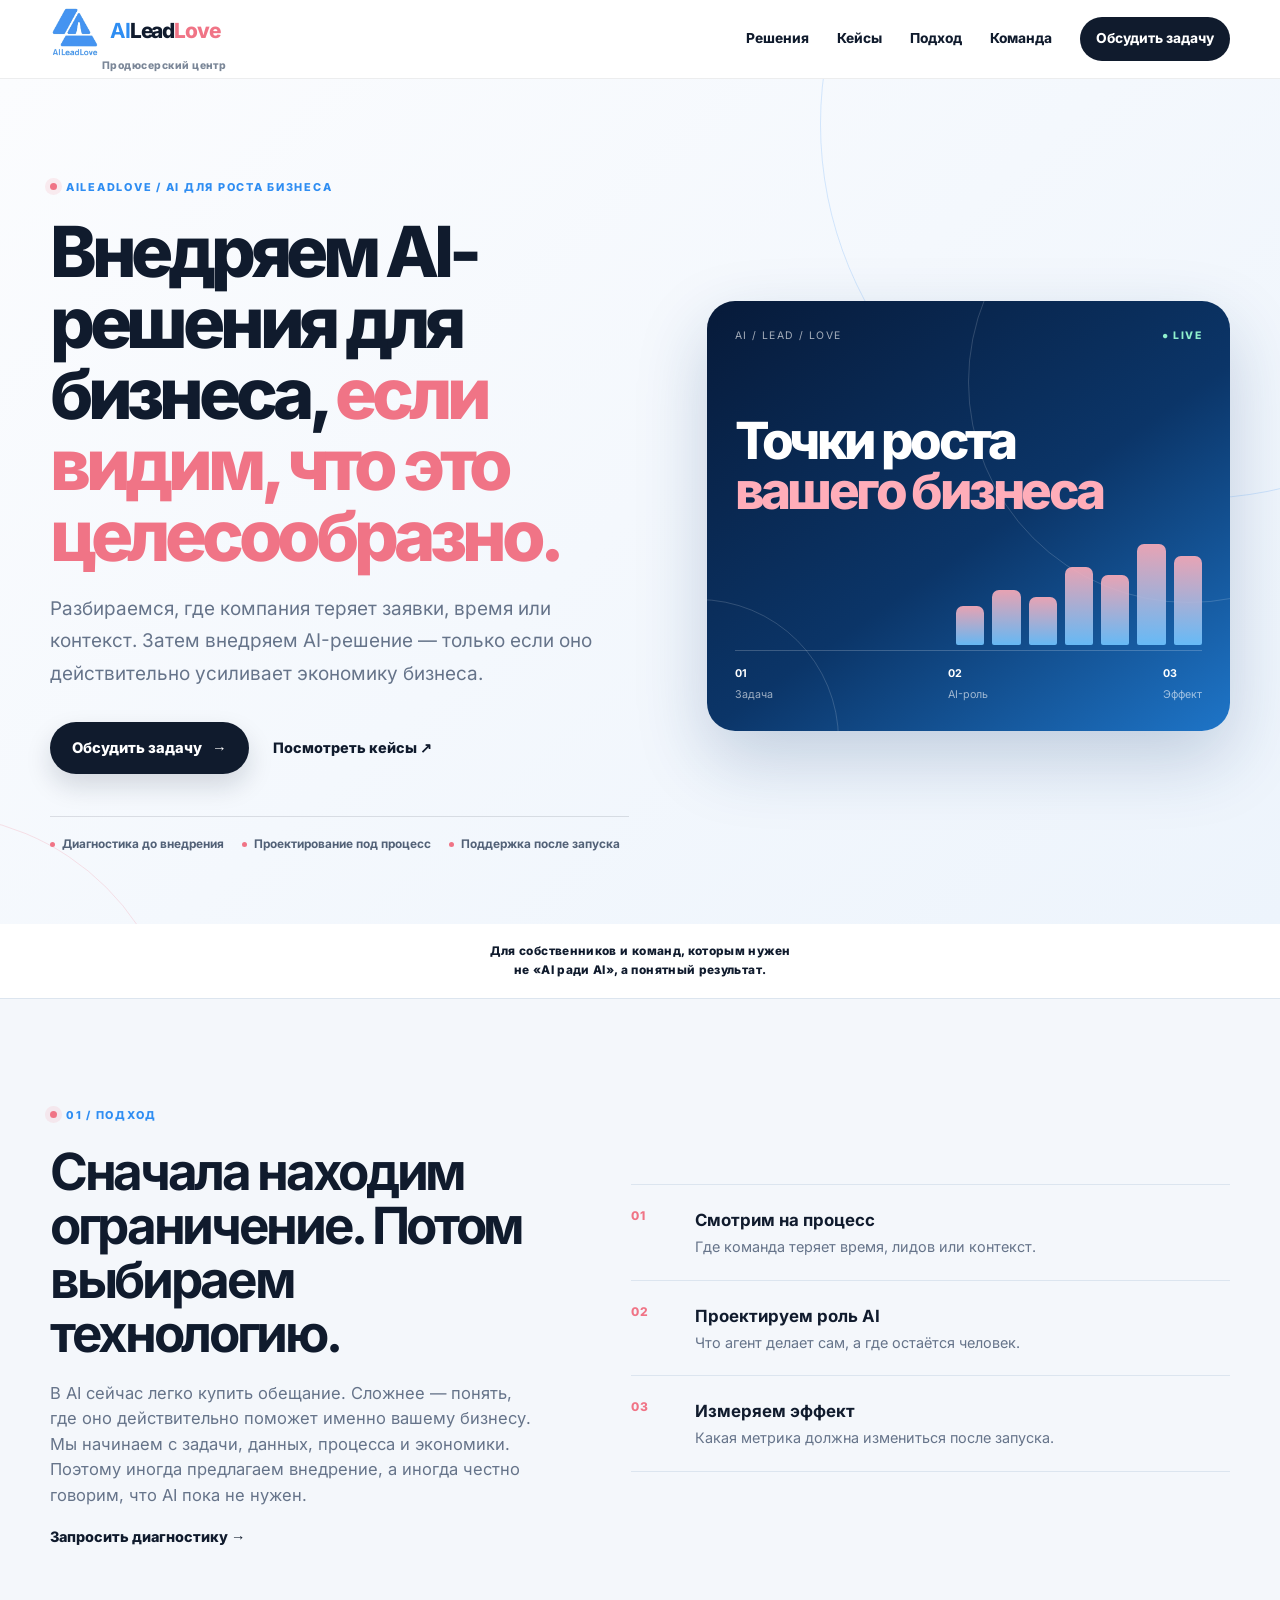
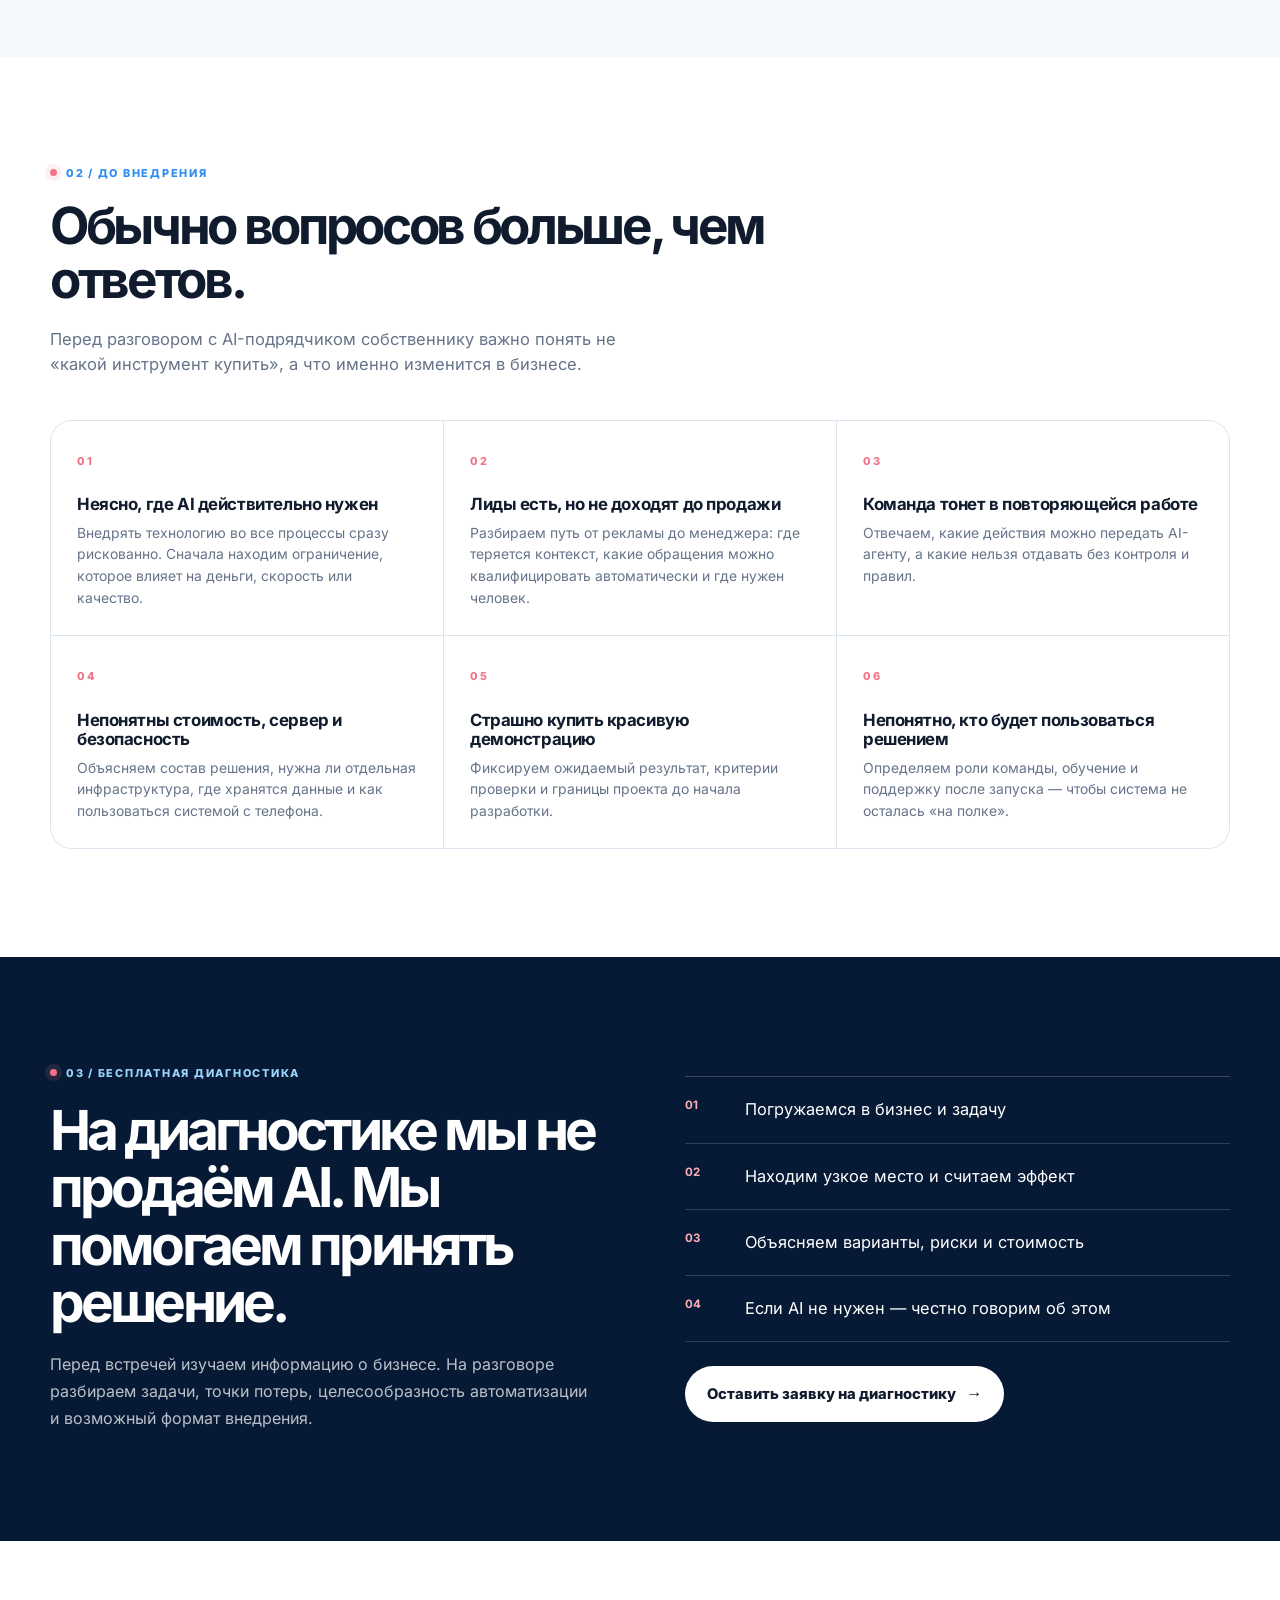
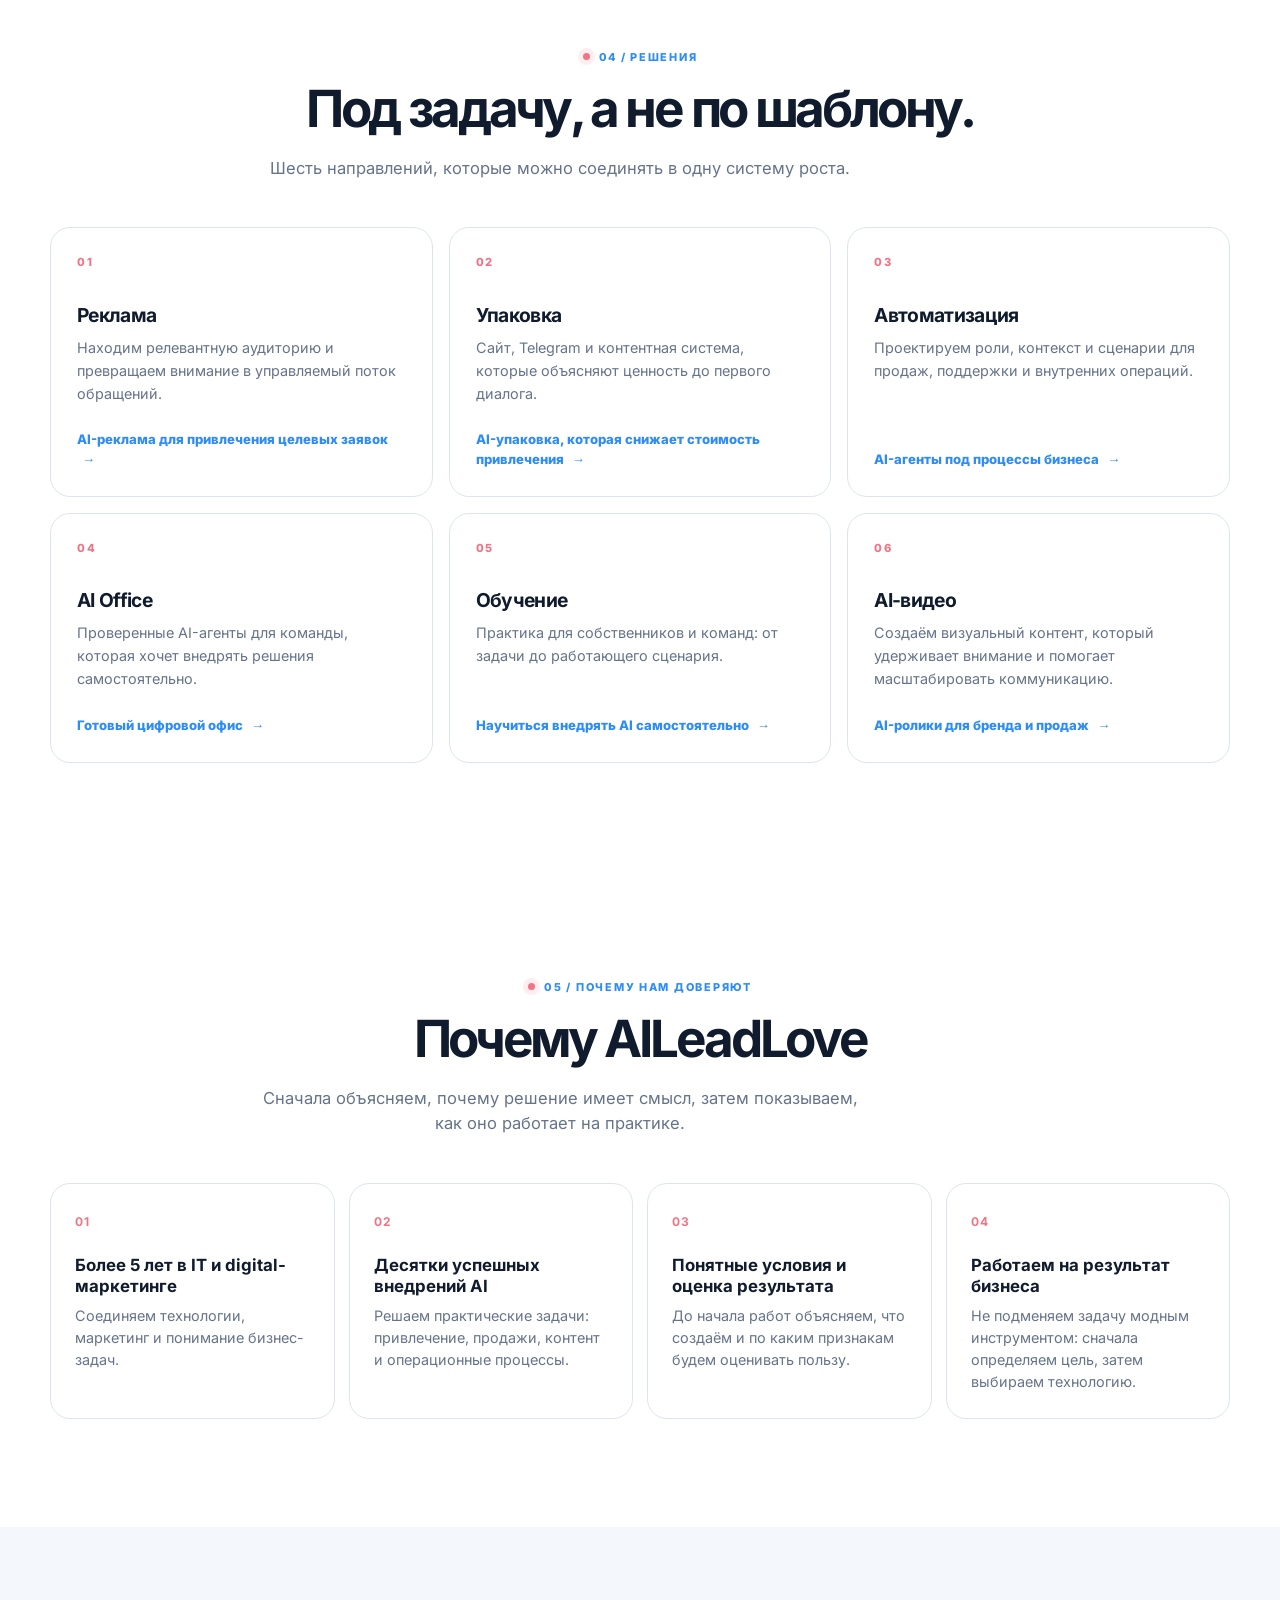
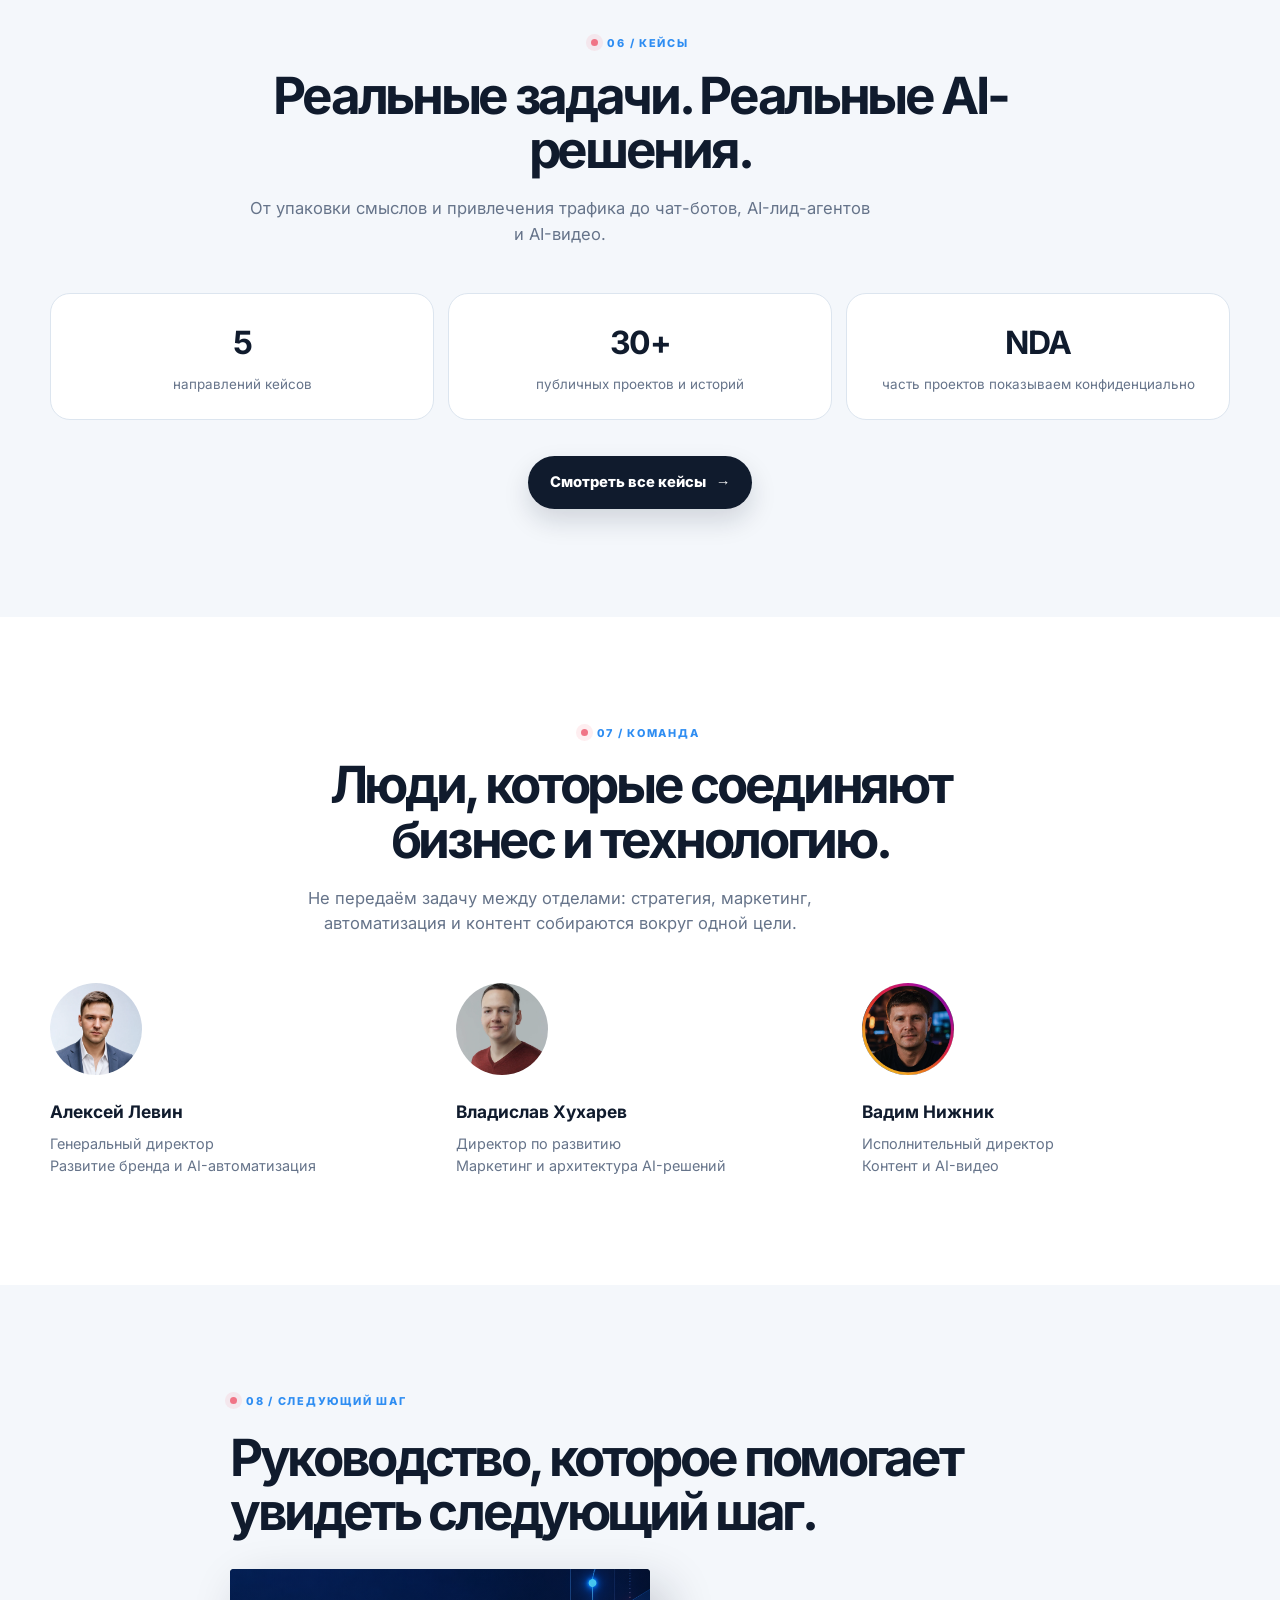
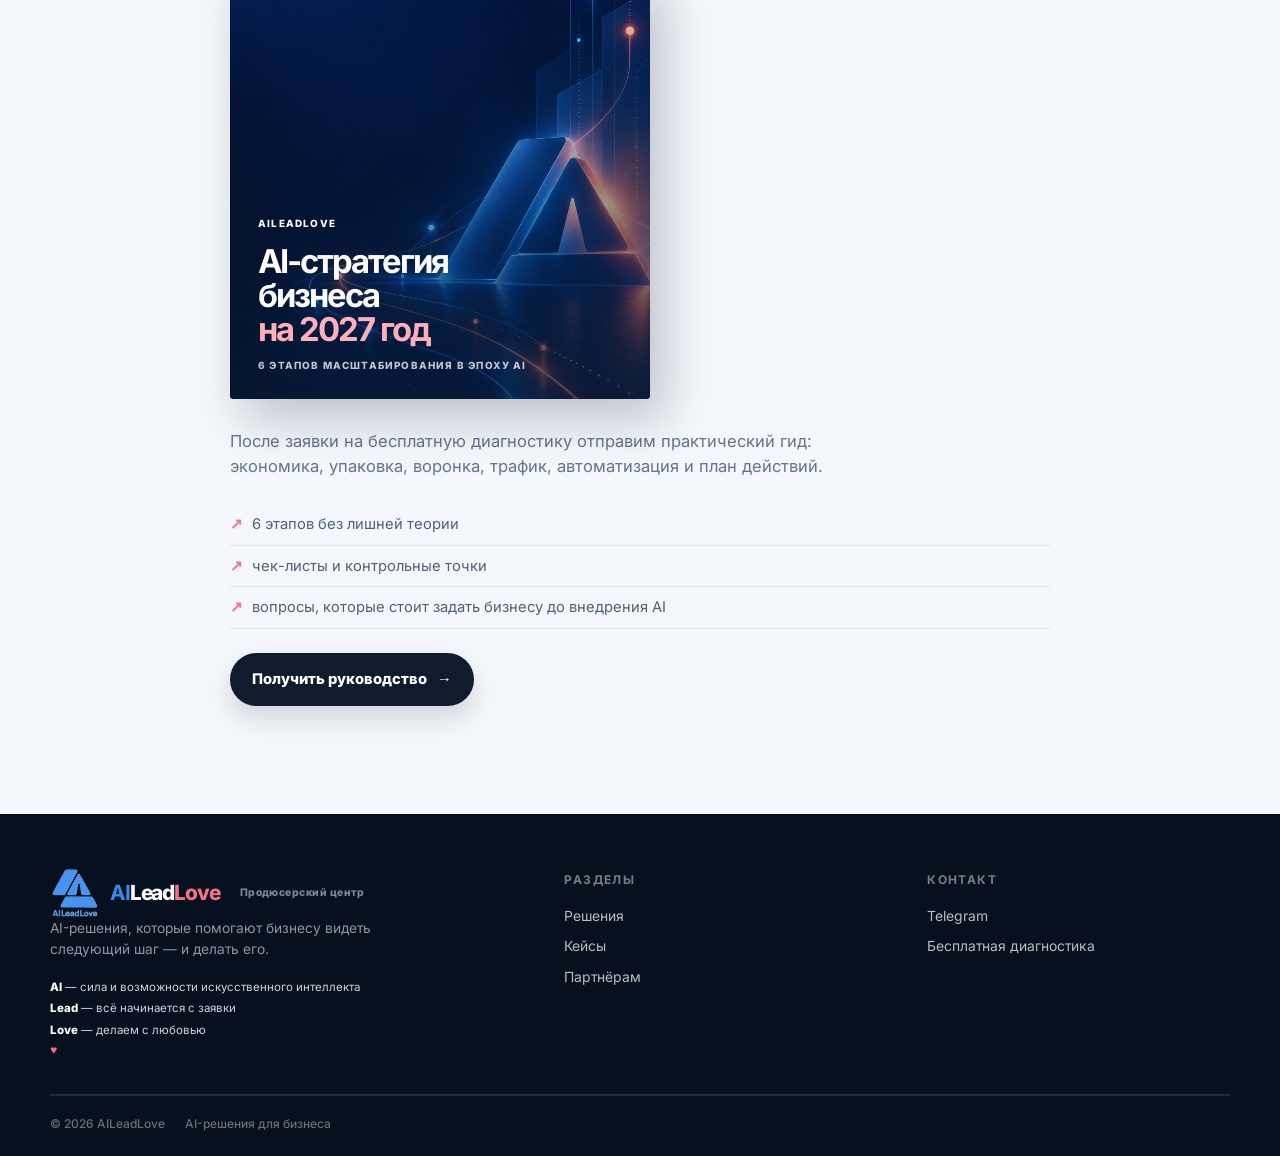
==== commit df36ec75: "Увеличить логотип и обновить footer" ====
--- a/index.html
+++ b/index.html
@@ -1,4 +1,4 @@
-<!doctype html><html lang="ru"><head><meta charset="utf-8"><meta name="viewport" content="width=device-width, initial-scale=1"><link rel="preconnect" href="https://fonts.googleapis.com"><meta name="robots" content="index, follow"><meta name="description" content="AILeadLove помогает бизнесу находить точки роста и внедрять AI только там, где это приносит измеримую пользу."><link rel="canonical" href="https://aileadlove.ru/"><title>AILeadLove — AI-решения для бизнеса, которые работают на результат</title><link rel="stylesheet" href="fonts/inter.css"><link rel="stylesheet" href="styles.css?v=premium-20261109"><link rel="stylesheet" href="premium.css?v=20261109"></head><body><div class="floating-hearts" aria-hidden="true"><span class="heart heart-1">♥</span><span class="heart heart-2">♥</span><span class="heart heart-3">♥</span><span class="heart heart-4">♥</span><span class="heart heart-5">♥</span><span class="heart heart-6">♥</span><span class="heart heart-7">♥</span><span class="heart heart-8">♥</span></div><header class="site-nav"><div class="shell nav-inner"><a class="wordmark" href="./"><span class="brand-topline"><img src="images/logo.png" alt="" width="42" height="42"><span class="brand-name"><b>AI</b>Lead<span class="wordmark-love">Love</span></span></span><small class="brand-subtitle">Продюсерский центр</small></a><button class="menu-toggle" type="button" aria-label="Открыть меню" aria-expanded="false"><i></i><i></i><i></i></button><nav class="site-menu"><a href="#services">Решения</a><a href="cases/">Кейсы</a><a href="#approach">Подход</a><a href="#team">Команда</a><a class="nav-action" href="#contact">Обсудить задачу</a></nav></div></header><main>
+<!doctype html><html lang="ru"><head><meta charset="utf-8"><meta name="viewport" content="width=device-width, initial-scale=1"><link rel="preconnect" href="https://fonts.googleapis.com"><meta name="robots" content="index, follow"><meta name="description" content="AILeadLove помогает бизнесу находить точки роста и внедрять AI только там, где это приносит измеримую пользу."><link rel="canonical" href="https://aileadlove.ru/"><title>AILeadLove — AI-решения для бизнеса, которые работают на результат</title><link rel="stylesheet" href="fonts/inter.css"><link rel="stylesheet" href="styles.css?v=premium-20261109"><link rel="stylesheet" href="premium.css?v=20261109"></head><body><div class="floating-hearts" aria-hidden="true"><span class="heart heart-1">♥</span><span class="heart heart-2">♥</span><span class="heart heart-3">♥</span><span class="heart heart-4">♥</span><span class="heart heart-5">♥</span><span class="heart heart-6">♥</span><span class="heart heart-7">♥</span><span class="heart heart-8">♥</span></div><header class="site-nav"><div class="shell nav-inner"><a class="wordmark" href="./"><span class="brand-topline"><img src="images/logo-cropped.png" alt="" width="42" height="42"><span class="brand-name"><b>AI</b>Lead<span class="wordmark-love">Love</span></span></span><small class="brand-subtitle">Продюсерский центр</small></a><button class="menu-toggle" type="button" aria-label="Открыть меню" aria-expanded="false"><i></i><i></i><i></i></button><nav class="site-menu"><a href="#services">Решения</a><a href="cases/">Кейсы</a><a href="#approach">Подход</a><a href="#team">Команда</a><a class="nav-action" href="#contact">Обсудить задачу</a></nav></div></header><main>
 <section class="premium-hero"><div class="hero-orbit orbit-a"></div><div class="hero-orbit orbit-b"></div><div class="shell hero-layout"><div class="hero-copy"><span class="overline">AILeadLove / AI для роста бизнеса</span><h1>Внедряем AI-решения для бизнеса, <em>если видим, что это целесообразно.</em></h1><p class="hero-deck">Разбираемся, где компания теряет заявки, время или контекст. Затем внедряем AI-решение — только если оно действительно усиливает экономику бизнеса.</p><div class="hero-actions"><a class="button button-dark" href="#contact">Обсудить задачу <span>→</span></a><a class="text-action" href="cases/">Посмотреть кейсы <span>↗</span></a></div><div class="hero-proof"><span>Диагностика до внедрения</span><span>Проектирование под процесс</span><span>Поддержка после запуска</span></div></div><div class="hero-dashboard"><div class="dashboard-top"><span>AI / LEAD / LOVE</span><b>● live</b></div><div class="dashboard-title">Точки роста<br><em>вашего бизнеса</em></div><div class="dashboard-chart"><i style="height:34%"></i><i style="height:48%"></i><i style="height:42%"></i><i style="height:68%"></i><i style="height:61%"></i><i style="height:88%"></i><i style="height:78%"></i></div><div class="dashboard-bottom"><span><b>01</b> Задача</span><span><b>02</b> AI-роль</span><span><b>03</b> Эффект</span></div></div></div></section>
 <section class="trust-strip"><div class="shell trust-inner"><span class="trust-lead">Для собственников и команд, которым нужен<br>не «AI ради AI», а понятный результат.</span></div></section>
 <section class="section-light" id="approach"><div class="shell split-v2"><div class="section-lead"><span class="overline">01 / Подход</span><h2>Сначала находим ограничение. Потом выбираем технологию.</h2><p>В AI сейчас легко купить обещание. Сложнее — понять, где оно действительно поможет именно вашему бизнесу.</p><p>Мы начинаем с задачи, данных, процесса и экономики. Поэтому иногда предлагаем внедрение, а иногда честно говорим, что AI пока не нужен.</p><a class="inline-link" href="#contact">Запросить диагностику <span>→</span></a></div><div class="principles"><div><span>01</span><div class="principle-copy"><h3>Смотрим на процесс</h3><p>Где команда теряет время, лидов или контекст.</p></div></div><div><span>02</span><div class="principle-copy"><h3>Проектируем роль AI</h3><p>Что агент делает сам, а где остаётся человек.</p></div></div><div><span>03</span><div class="principle-copy"><h3>Измеряем эффект</h3><p>Какая метрика должна измениться после запуска.</p></div></div></div></div></section><section class="pain-section-v2"><div class="shell"><div class="section-heading left"><span class="overline">02 / До внедрения</span><h2>Обычно вопросов больше, чем ответов.</h2><p>Перед разговором с AI-подрядчиком собственнику важно понять не «какой инструмент купить», а что именно изменится в бизнесе.</p></div><div class="pain-grid-v2"><div><span>01</span><h3>Неясно, где AI действительно нужен</h3><p>Внедрять технологию во все процессы сразу рискованно. Сначала находим ограничение, которое влияет на деньги, скорость или качество.</p></div><div><span>02</span><h3>Лиды есть, но не доходят до продажи</h3><p>Разбираем путь от рекламы до менеджера: где теряется контекст, какие обращения можно квалифицировать автоматически и где нужен человек.</p></div><div><span>03</span><h3>Команда тонет в повторяющейся работе</h3><p>Отвечаем, какие действия можно передать AI-агенту, а какие нельзя отдавать без контроля и правил.</p></div><div><span>04</span><h3>Непонятны стоимость, сервер и безопасность</h3><p>Объясняем состав решения, нужна ли отдельная инфраструктура, где хранятся данные и как пользоваться системой с телефона.</p></div><div><span>05</span><h3>Страшно купить красивую демонстрацию</h3><p>Фиксируем ожидаемый результат, критерии проверки и границы проекта до начала разработки.</p></div><div><span>06</span><h3>Непонятно, кто будет пользоваться решением</h3><p>Определяем роли команды, обучение и поддержку после запуска — чтобы система не осталась «на полке».</p></div></div></div></section><section class="diagnostic-section-v2"><div class="shell diagnostic-layout-v2"><div><span class="overline overline-light">03 / Бесплатная диагностика</span><h2>На диагностике мы не продаём AI. Мы помогаем принять решение.</h2><p>Перед встречей изучаем информацию о бизнесе. На разговоре разбираем задачи, точки потерь, целесообразность автоматизации и возможный формат внедрения.</p></div><div class="diagnostic-steps-v2"><div><b>01</b><span>Погружаемся в бизнес и задачу</span></div><div><b>02</b><span>Находим узкое место и считаем эффект</span></div><div><b>03</b><span>Объясняем варианты, риски и стоимость</span></div><div><b>04</b><span>Если AI не нужен — честно говорим об этом</span></div><a class="button button-light diagnostic-button-v2" href="#contact">Оставить заявку на диагностику <span>→</span></a></div></div></section><section class="section-white" id="services"><div class="shell"><div class="section-heading"><span class="overline">04 / Решения</span><h2>Под задачу, а не по шаблону.</h2><p>Шесть направлений, которые можно соединять в одну систему роста.</p></div><div class="solutions-grid"><a class="solution-card" href="traffic/"><span class="solution-index">01</span><h3>Реклама</h3><p>Находим релевантную аудиторию и превращаем внимание в управляемый поток обращений.</p><span class="solution-link">AI-реклама для привлечения целевых заявок <b>→</b></span></a><a class="solution-card" href="packaging/"><span class="solution-index">02</span><h3>Упаковка</h3><p>Сайт, Telegram и контентная система, которые объясняют ценность до первого диалога.</p><span class="solution-link">AI-упаковка, которая снижает стоимость привлечения <b>→</b></span></a><a class="solution-card" href="aiagents/"><span class="solution-index">03</span><h3>Автоматизация</h3><p>Проектируем роли, контекст и сценарии для продаж, поддержки и внутренних операций.</p><span class="solution-link">AI-агенты под процессы бизнеса <b>→</b></span></a><a class="solution-card" href="aioffice/"><span class="solution-index">04</span><h3>AI Office</h3><p>Проверенные AI-агенты для команды, которая хочет внедрять решения самостоятельно.</p><span class="solution-link">Готовый цифровой офис <b>→</b></span></a><a class="solution-card" href="ai-training/"><span class="solution-index">05</span><h3>Обучение</h3><p>Практика для собственников и команд: от задачи до работающего сценария.</p><span class="solution-link">Научиться внедрять AI самостоятельно <b>→</b></span></a><a class="solution-card" href="aivideo/"><span class="solution-index">06</span><h3>AI-видео</h3><p>Создаём визуальный контент, который удерживает внимание и помогает масштабировать коммуникацию.</p><span class="solution-link">AI-ролики для бренда и продаж <b>→</b></span></a></div></div></section>
@@ -8,4 +8,4 @@
 <section class="section-white" id="team"><div class="shell"><div class="section-heading"><span class="overline">07 / Команда</span><h2>Люди, которые соединяют бизнес и технологию.</h2><p>Не передаём задачу между отделами: стратегия, маркетинг, автоматизация и контент собираются вокруг одной цели.</p></div><div class="team-row"><div><img src="images/alexey-levin-unified.webp" alt="Алексей Левин"><h3>Алексей Левин</h3><p>Генеральный директор<br>Развитие бренда и AI-автоматизация</p></div><div><img src="images/vladislav-khukharev.webp" alt="Владислав Хухарев"><h3>Владислав Хухарев</h3><p>Директор по развитию<br>Маркетинг и архитектура AI-решений</p></div><div><img src="images/vadim-nizhnik.webp" alt="Вадим Нижник"><h3>Вадим Нижник</h3><p>Исполнительный директор<br>Контент и AI-видео</p></div></div></div></section>
 <section class="section-light" id="contact"><div class="shell guide-feature guide-feature-v2"><div class="guide-copy"><span class="overline">08 / Следующий шаг</span><h2>Руководство, которое помогает увидеть следующий шаг.</h2><div class="guide-cover"><img alt="Обложка руководства AI-стратегия бизнеса на 2027 год" src="images/guide-cover-2027.png"/><div class="guide-cover-type"><span>AILeadLove</span><strong>AI-стратегия<br/>бизнеса<br/><em>на 2027 год</em></strong><small>6 этапов масштабирования в эпоху AI</small></div></div><p>После заявки на бесплатную диагностику отправим практический гид: экономика, упаковка, воронка, трафик, автоматизация и план действий.</p><ul><li>6 этапов без лишней теории</li><li>чек-листы и контрольные точки</li><li>вопросы, которые стоит задать бизнесу до внедрения AI</li></ul><a class="button button-dark" href="#contact">Получить руководство <span>→</span></a></div></div></section>
 
-</main><footer class="site-footer"><div class="shell footer-grid"><div><a class="wordmark footer-wordmark" href="./"><span class="brand-topline"><img src="images/logo.png" alt="" width="30" height="30"><span class="brand-name"><b>AI</b>Lead<span class="wordmark-love">Love</span></span></span><small class="brand-subtitle">Продюсерский центр</small></a><p>AI-решения, которые помогают бизнесу видеть следующий шаг — и делать его.</p><div class="footer-meaning"><span><b>AI</b> — сила и возможности искусственного интеллекта</span><span><b>Lead</b> — всё начинается с заявки</span><span><b>Love</b> — делаем с любовью.</span></div></div><div><h4>Разделы</h4><a href="#services">Решения</a><a href="cases/">Кейсы</a><a href="partners/">Партнёрам</a></div><div><h4>Контакт</h4><a href="https://t.me/lekslevin" target="_blank" rel="noopener noreferrer">Telegram</a><a href="#contact">Бесплатная диагностика</a></div></div><div class="shell footer-bottom"><div class="footer-meta"><span>© 2026 AILeadLove</span><span>AI-решения для бизнеса</span></div></div></footer><script src="script.min.js?v=premium-20261109"></script><script>const t=document.querySelector('.menu-toggle'),m=document.querySelector('.site-menu');if(t&&m)t.addEventListener('click',()=>{const o=m.classList.toggle('is-open');t.setAttribute('aria-expanded',String(o))});</script></body></html>+</main><footer class="site-footer"><div class="shell footer-grid"><div><a class="wordmark footer-wordmark" href="./"><span class="brand-topline"><img src="images/logo-cropped.png" alt="" width="30" height="30"><span class="brand-name"><b>AI</b>Lead<span class="wordmark-love">Love</span></span><small class="brand-subtitle footer-brand-subtitle">Продюсерский центр</small></span></a><p>AI-решения, которые помогают бизнесу видеть следующий шаг — и делать его.</p><div class="footer-meaning"><span><b>AI</b> — сила и возможности искусственного интеллекта</span><span><b>Lead</b> — всё начинается с заявки</span><span><b>Love</b> — делаем с любовью <span class="heart-pulse" aria-hidden="true">♥</span></span></div></div><div><h4>Разделы</h4><a href="#services">Решения</a><a href="cases/">Кейсы</a><a href="partners/">Партнёрам</a></div><div><h4>Контакт</h4><a href="https://t.me/lekslevin" target="_blank" rel="noopener noreferrer">Telegram</a><a href="#contact">Бесплатная диагностика</a></div></div><div class="shell footer-bottom"><div class="footer-meta"><span>© 2026 AILeadLove</span><span>AI-решения для бизнеса</span></div></div></footer><script src="script.min.js?v=premium-20261109"></script><script>const t=document.querySelector('.menu-toggle'),m=document.querySelector('.site-menu');if(t&&m)t.addEventListener('click',()=>{const o=m.classList.toggle('is-open');t.setAttribute('aria-expanded',String(o))});</script></body></html>
--- a/premium.css
+++ b/premium.css
@@ -47,3 +47,9 @@
 
 /* v16 final sequence and brand proportions */
 .site-nav .brand-topline img,.site-footer .brand-topline img{width:48px;height:48px}.guide-feature-v2{display:block;max-width:820px;margin:0 auto}.guide-feature-v2 .guide-copy{max-width:820px}.guide-feature-v2 .guide-cover{width:min(100%,420px);min-height:430px;margin:30px 0}.guide-feature-v2 .guide-copy h2{max-width:760px}@media(max-width:600px){.site-nav .brand-topline img,.site-footer .brand-topline img{width:42px;height:42px}.guide-feature-v2 .guide-cover{width:100%;margin:24px 0}}
+/* Final logo, mobile team alignment and footer Love animation */
+.site-nav .brand-topline img,.site-footer .brand-topline img{width:50px;height:50px}
+.site-footer .footer-brand-subtitle{margin:0 0 0 10px;align-self:center;white-space:nowrap}
+.heart-pulse{display:inline-block;color:var(--coral);font-size:1.05em;line-height:1;animation:heartPulseV16 1.35s ease-in-out infinite}
+@keyframes heartPulseV16{0%,100%{transform:scale(1);opacity:.85}50%{transform:scale(1.28);opacity:1}}
+@media(max-width:600px){.site-nav .brand-topline img,.site-footer .brand-topline img{width:44px;height:44px}.team-row{text-align:center}.team-row img{margin-left:auto;margin-right:auto}.site-footer .footer-brand-subtitle{margin-left:7px;font-size:.5rem}}
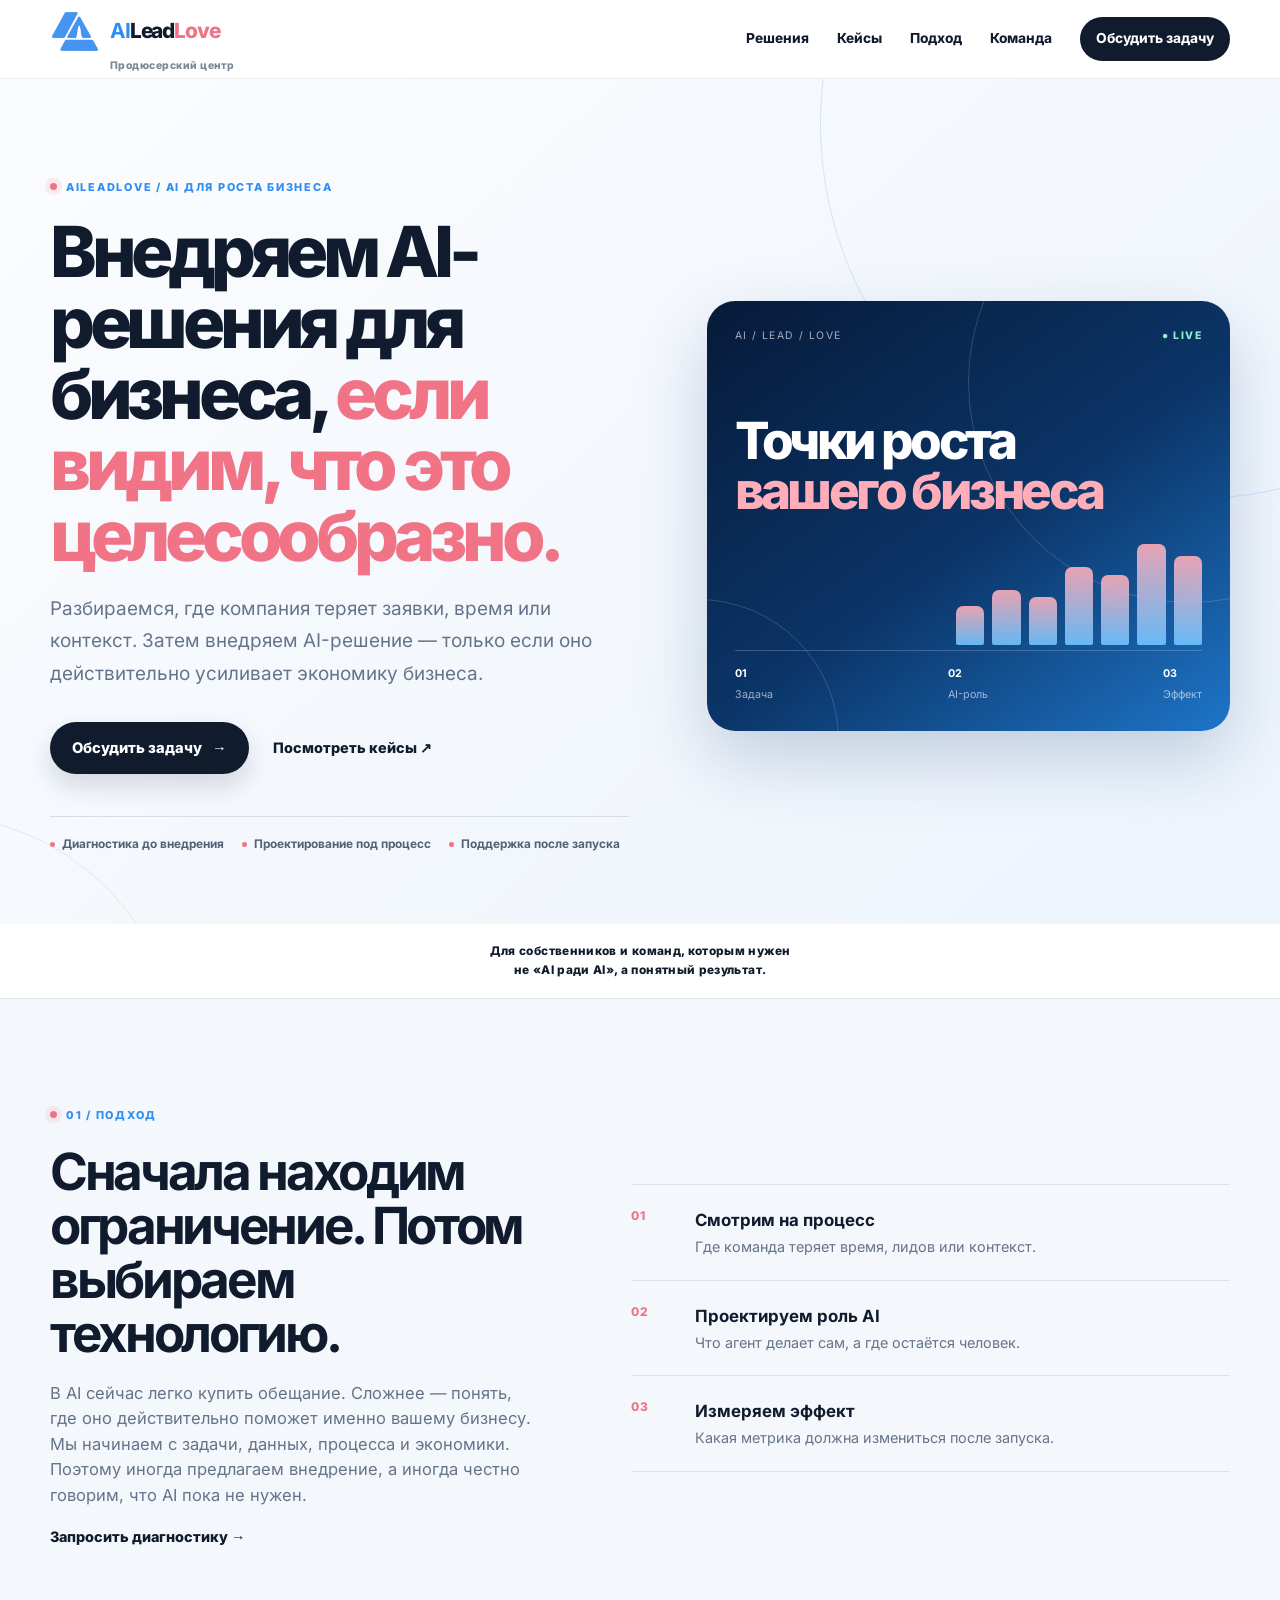
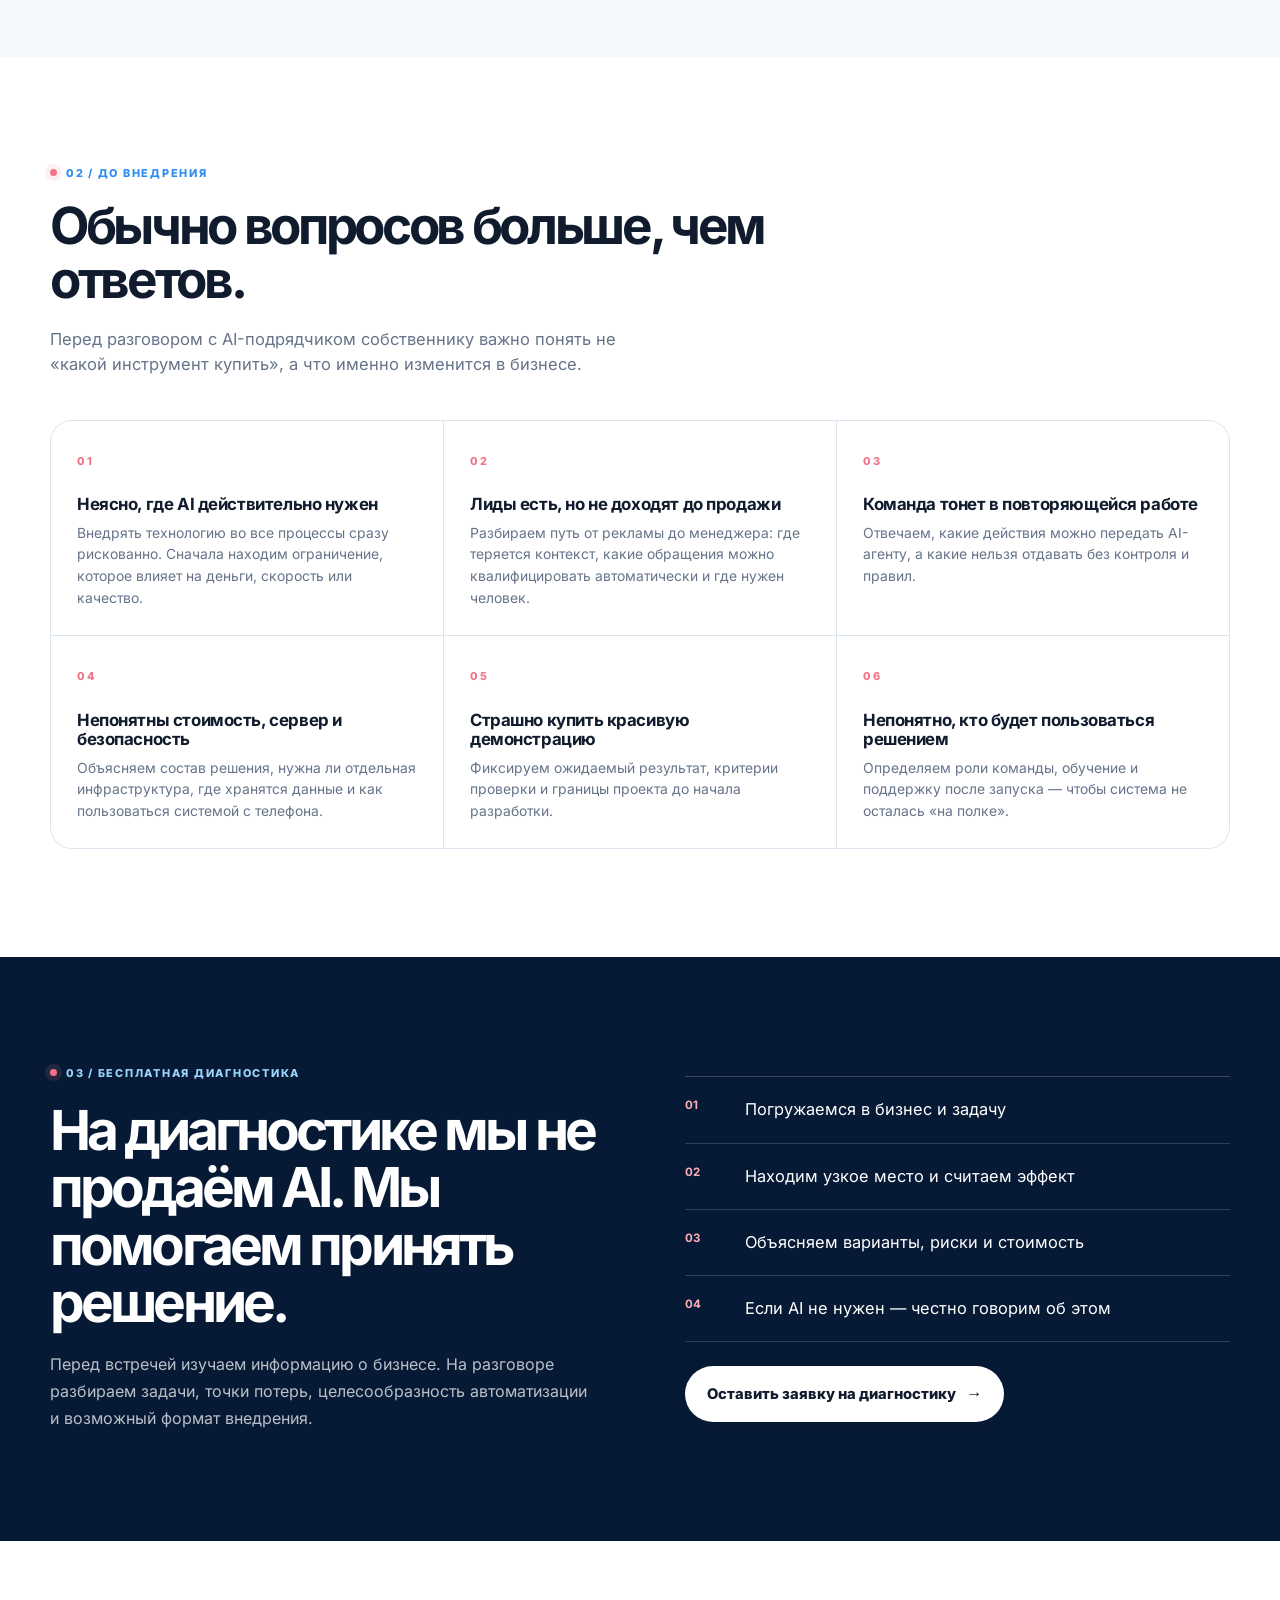
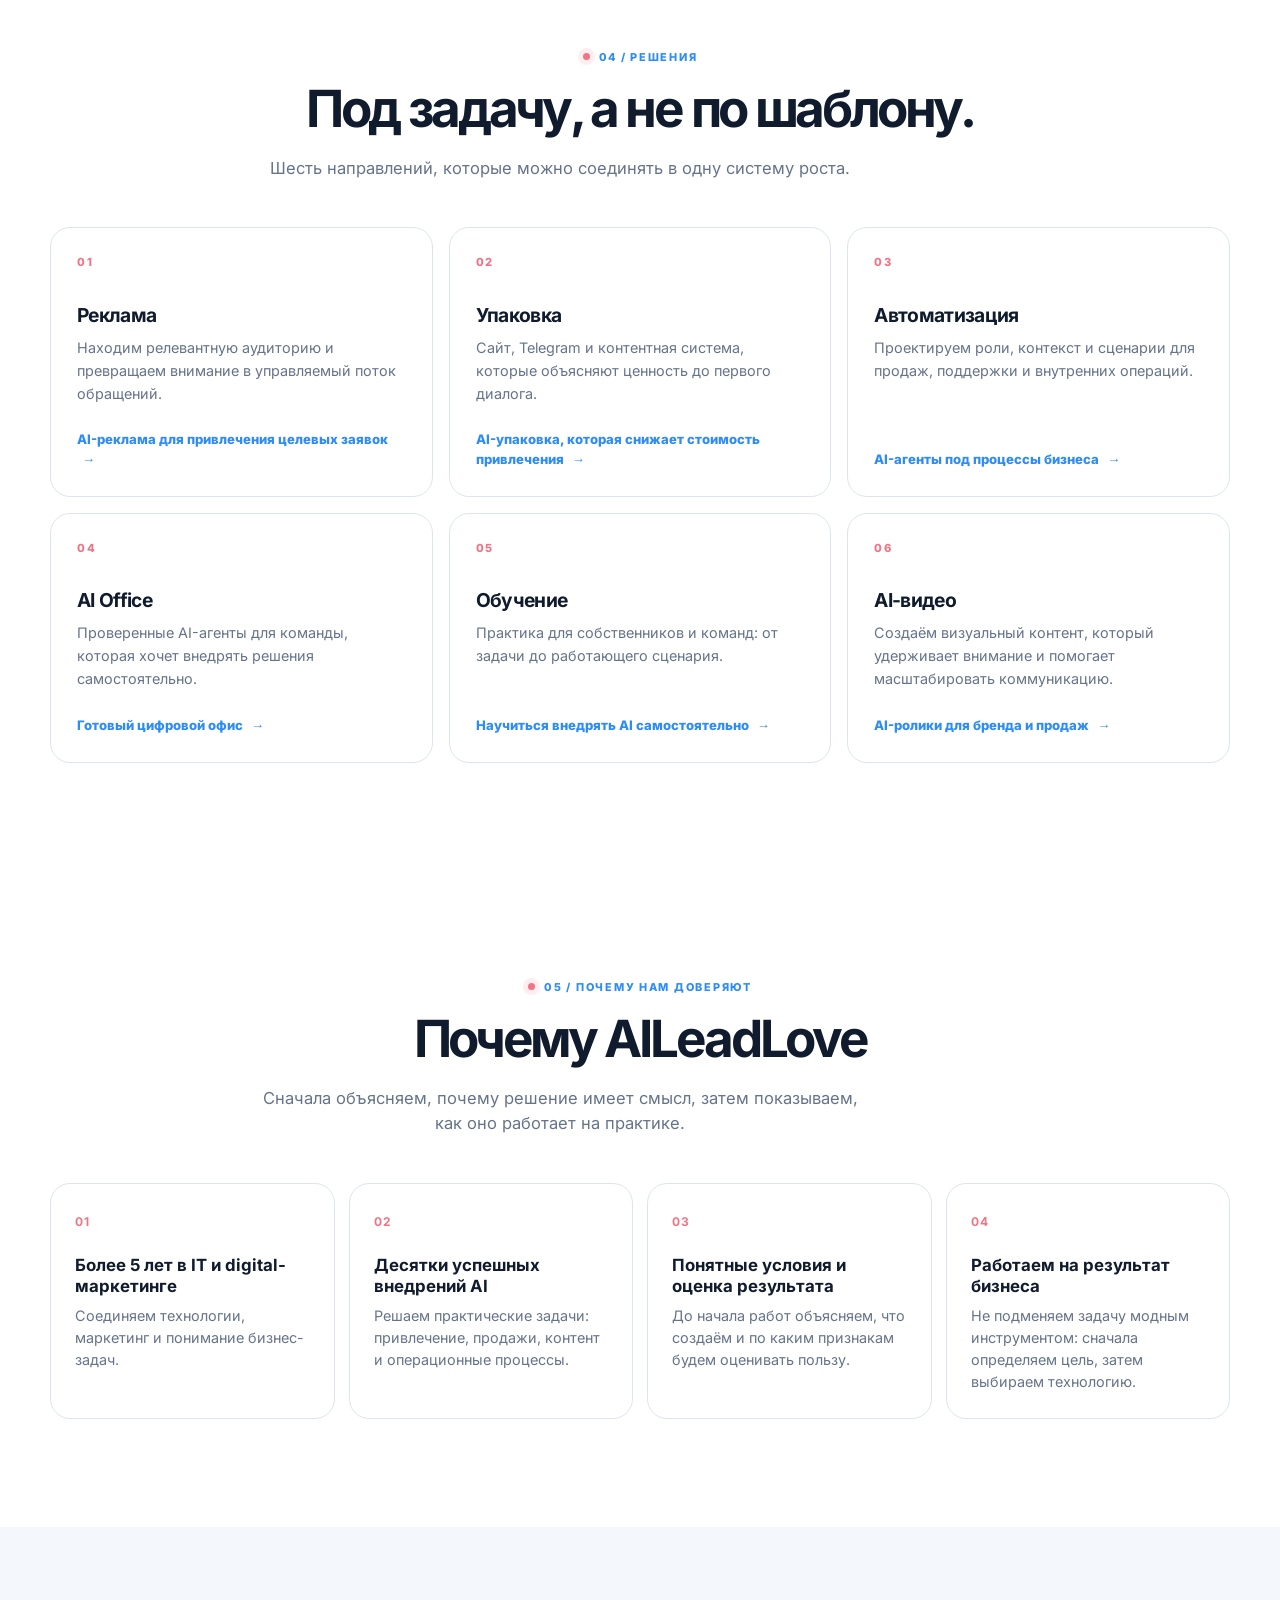
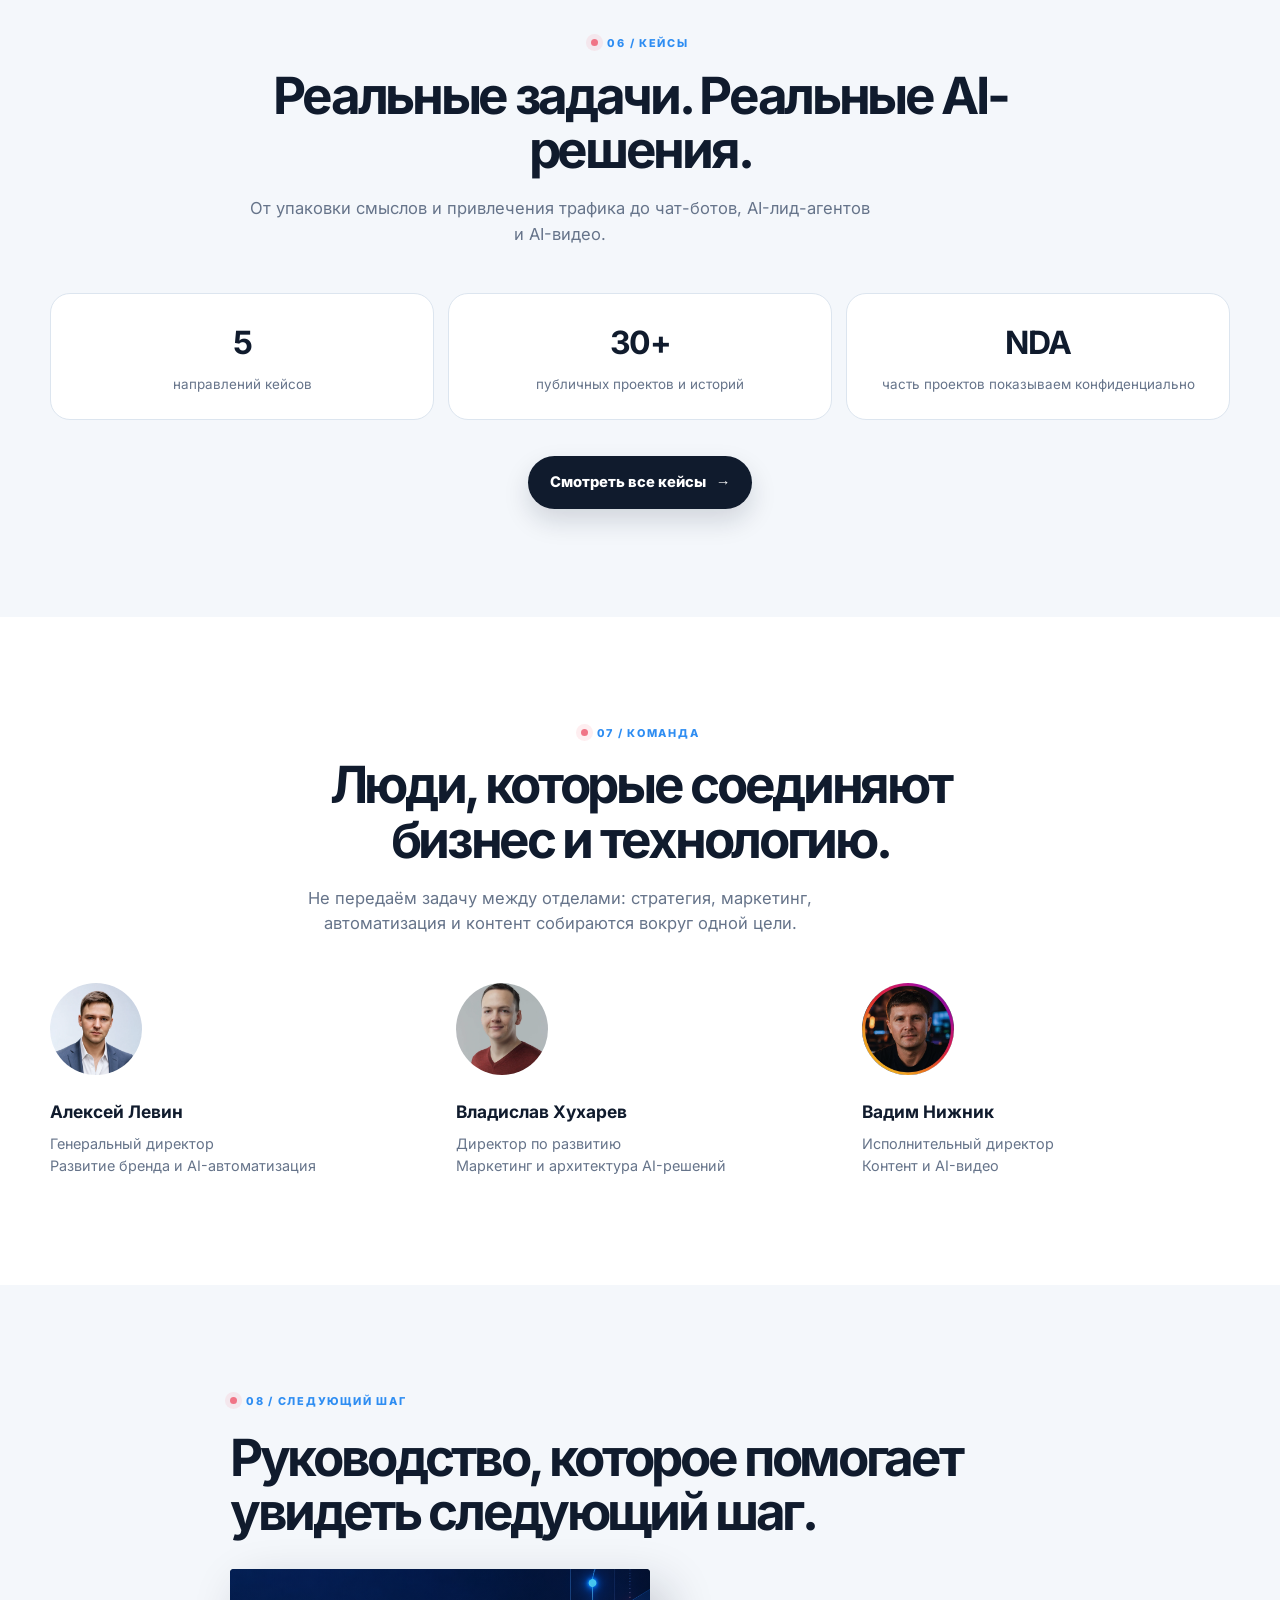
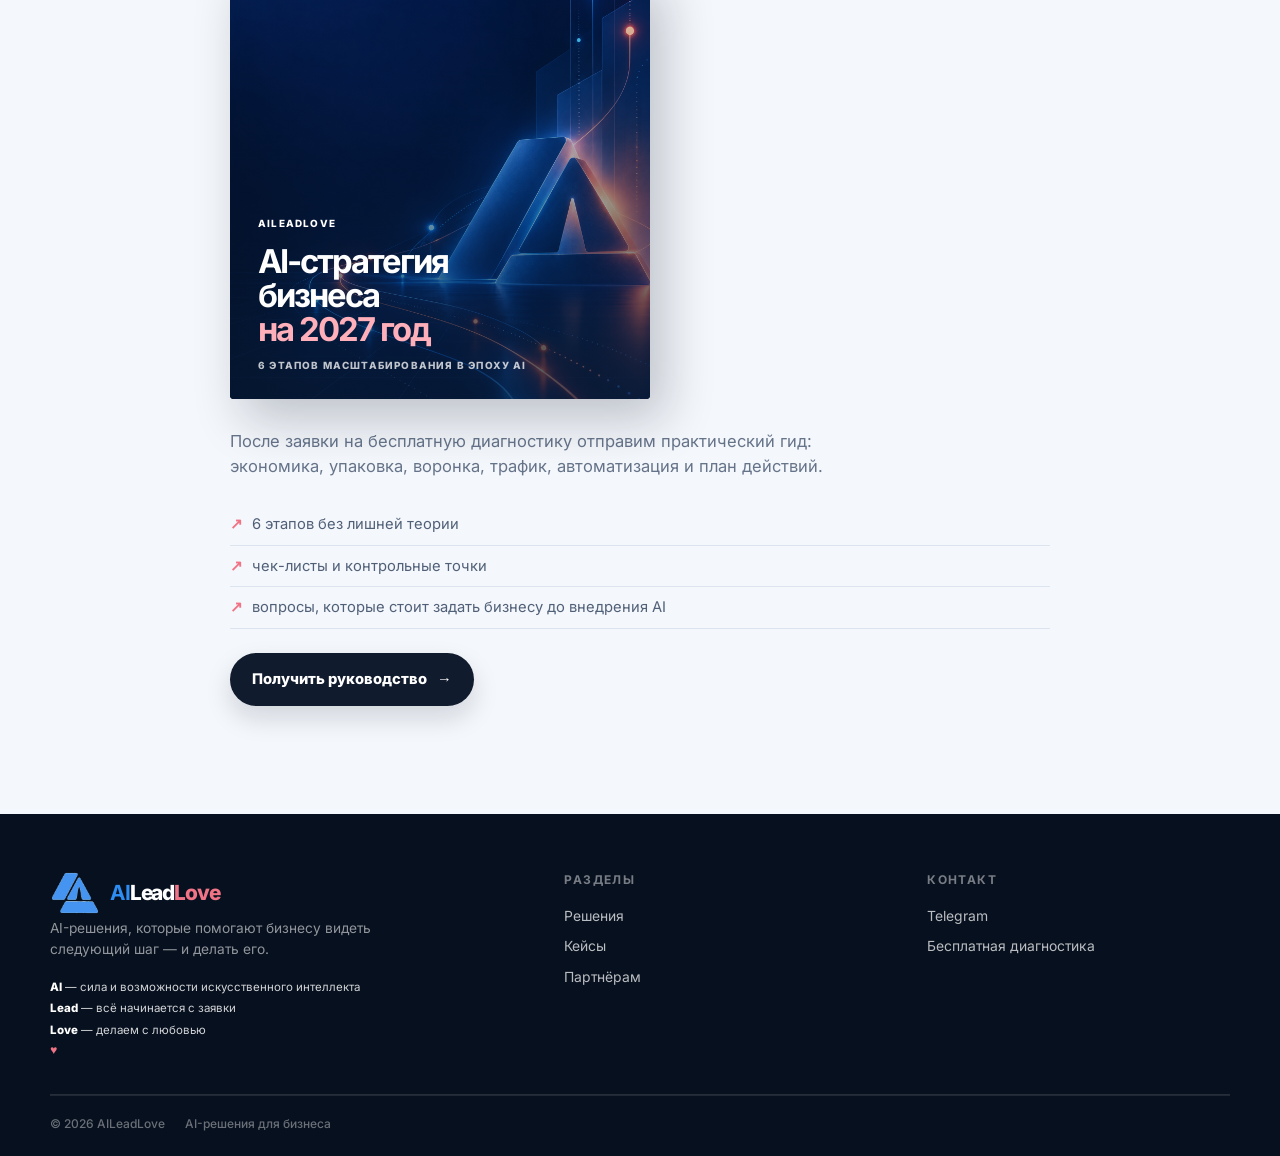
==== commit 5d268778: "Оставить графический знак и убрать подпись из footer" ====
--- a/index.html
+++ b/index.html
@@ -1,4 +1,4 @@
-<!doctype html><html lang="ru"><head><meta charset="utf-8"><meta name="viewport" content="width=device-width, initial-scale=1"><link rel="preconnect" href="https://fonts.googleapis.com"><meta name="robots" content="index, follow"><meta name="description" content="AILeadLove помогает бизнесу находить точки роста и внедрять AI только там, где это приносит измеримую пользу."><link rel="canonical" href="https://aileadlove.ru/"><title>AILeadLove — AI-решения для бизнеса, которые работают на результат</title><link rel="stylesheet" href="fonts/inter.css"><link rel="stylesheet" href="styles.css?v=premium-20261109"><link rel="stylesheet" href="premium.css?v=20261109"></head><body><div class="floating-hearts" aria-hidden="true"><span class="heart heart-1">♥</span><span class="heart heart-2">♥</span><span class="heart heart-3">♥</span><span class="heart heart-4">♥</span><span class="heart heart-5">♥</span><span class="heart heart-6">♥</span><span class="heart heart-7">♥</span><span class="heart heart-8">♥</span></div><header class="site-nav"><div class="shell nav-inner"><a class="wordmark" href="./"><span class="brand-topline"><img src="images/logo-cropped.png" alt="" width="42" height="42"><span class="brand-name"><b>AI</b>Lead<span class="wordmark-love">Love</span></span></span><small class="brand-subtitle">Продюсерский центр</small></a><button class="menu-toggle" type="button" aria-label="Открыть меню" aria-expanded="false"><i></i><i></i><i></i></button><nav class="site-menu"><a href="#services">Решения</a><a href="cases/">Кейсы</a><a href="#approach">Подход</a><a href="#team">Команда</a><a class="nav-action" href="#contact">Обсудить задачу</a></nav></div></header><main>
+<!doctype html><html lang="ru"><head><meta charset="utf-8"><meta name="viewport" content="width=device-width, initial-scale=1"><link rel="preconnect" href="https://fonts.googleapis.com"><meta name="robots" content="index, follow"><meta name="description" content="AILeadLove помогает бизнесу находить точки роста и внедрять AI только там, где это приносит измеримую пользу."><link rel="canonical" href="https://aileadlove.ru/"><title>AILeadLove — AI-решения для бизнеса, которые работают на результат</title><link rel="stylesheet" href="fonts/inter.css"><link rel="stylesheet" href="styles.css?v=premium-20261109"><link rel="stylesheet" href="premium.css?v=20261109"></head><body><div class="floating-hearts" aria-hidden="true"><span class="heart heart-1">♥</span><span class="heart heart-2">♥</span><span class="heart heart-3">♥</span><span class="heart heart-4">♥</span><span class="heart heart-5">♥</span><span class="heart heart-6">♥</span><span class="heart heart-7">♥</span><span class="heart heart-8">♥</span></div><header class="site-nav"><div class="shell nav-inner"><a class="wordmark" href="./"><span class="brand-topline"><img src="images/logo-mark.png" alt="" width="42" height="42"><span class="brand-name"><b>AI</b>Lead<span class="wordmark-love">Love</span></span></span><small class="brand-subtitle">Продюсерский центр</small></a><button class="menu-toggle" type="button" aria-label="Открыть меню" aria-expanded="false"><i></i><i></i><i></i></button><nav class="site-menu"><a href="#services">Решения</a><a href="cases/">Кейсы</a><a href="#approach">Подход</a><a href="#team">Команда</a><a class="nav-action" href="#contact">Обсудить задачу</a></nav></div></header><main>
 <section class="premium-hero"><div class="hero-orbit orbit-a"></div><div class="hero-orbit orbit-b"></div><div class="shell hero-layout"><div class="hero-copy"><span class="overline">AILeadLove / AI для роста бизнеса</span><h1>Внедряем AI-решения для бизнеса, <em>если видим, что это целесообразно.</em></h1><p class="hero-deck">Разбираемся, где компания теряет заявки, время или контекст. Затем внедряем AI-решение — только если оно действительно усиливает экономику бизнеса.</p><div class="hero-actions"><a class="button button-dark" href="#contact">Обсудить задачу <span>→</span></a><a class="text-action" href="cases/">Посмотреть кейсы <span>↗</span></a></div><div class="hero-proof"><span>Диагностика до внедрения</span><span>Проектирование под процесс</span><span>Поддержка после запуска</span></div></div><div class="hero-dashboard"><div class="dashboard-top"><span>AI / LEAD / LOVE</span><b>● live</b></div><div class="dashboard-title">Точки роста<br><em>вашего бизнеса</em></div><div class="dashboard-chart"><i style="height:34%"></i><i style="height:48%"></i><i style="height:42%"></i><i style="height:68%"></i><i style="height:61%"></i><i style="height:88%"></i><i style="height:78%"></i></div><div class="dashboard-bottom"><span><b>01</b> Задача</span><span><b>02</b> AI-роль</span><span><b>03</b> Эффект</span></div></div></div></section>
 <section class="trust-strip"><div class="shell trust-inner"><span class="trust-lead">Для собственников и команд, которым нужен<br>не «AI ради AI», а понятный результат.</span></div></section>
 <section class="section-light" id="approach"><div class="shell split-v2"><div class="section-lead"><span class="overline">01 / Подход</span><h2>Сначала находим ограничение. Потом выбираем технологию.</h2><p>В AI сейчас легко купить обещание. Сложнее — понять, где оно действительно поможет именно вашему бизнесу.</p><p>Мы начинаем с задачи, данных, процесса и экономики. Поэтому иногда предлагаем внедрение, а иногда честно говорим, что AI пока не нужен.</p><a class="inline-link" href="#contact">Запросить диагностику <span>→</span></a></div><div class="principles"><div><span>01</span><div class="principle-copy"><h3>Смотрим на процесс</h3><p>Где команда теряет время, лидов или контекст.</p></div></div><div><span>02</span><div class="principle-copy"><h3>Проектируем роль AI</h3><p>Что агент делает сам, а где остаётся человек.</p></div></div><div><span>03</span><div class="principle-copy"><h3>Измеряем эффект</h3><p>Какая метрика должна измениться после запуска.</p></div></div></div></div></section><section class="pain-section-v2"><div class="shell"><div class="section-heading left"><span class="overline">02 / До внедрения</span><h2>Обычно вопросов больше, чем ответов.</h2><p>Перед разговором с AI-подрядчиком собственнику важно понять не «какой инструмент купить», а что именно изменится в бизнесе.</p></div><div class="pain-grid-v2"><div><span>01</span><h3>Неясно, где AI действительно нужен</h3><p>Внедрять технологию во все процессы сразу рискованно. Сначала находим ограничение, которое влияет на деньги, скорость или качество.</p></div><div><span>02</span><h3>Лиды есть, но не доходят до продажи</h3><p>Разбираем путь от рекламы до менеджера: где теряется контекст, какие обращения можно квалифицировать автоматически и где нужен человек.</p></div><div><span>03</span><h3>Команда тонет в повторяющейся работе</h3><p>Отвечаем, какие действия можно передать AI-агенту, а какие нельзя отдавать без контроля и правил.</p></div><div><span>04</span><h3>Непонятны стоимость, сервер и безопасность</h3><p>Объясняем состав решения, нужна ли отдельная инфраструктура, где хранятся данные и как пользоваться системой с телефона.</p></div><div><span>05</span><h3>Страшно купить красивую демонстрацию</h3><p>Фиксируем ожидаемый результат, критерии проверки и границы проекта до начала разработки.</p></div><div><span>06</span><h3>Непонятно, кто будет пользоваться решением</h3><p>Определяем роли команды, обучение и поддержку после запуска — чтобы система не осталась «на полке».</p></div></div></div></section><section class="diagnostic-section-v2"><div class="shell diagnostic-layout-v2"><div><span class="overline overline-light">03 / Бесплатная диагностика</span><h2>На диагностике мы не продаём AI. Мы помогаем принять решение.</h2><p>Перед встречей изучаем информацию о бизнесе. На разговоре разбираем задачи, точки потерь, целесообразность автоматизации и возможный формат внедрения.</p></div><div class="diagnostic-steps-v2"><div><b>01</b><span>Погружаемся в бизнес и задачу</span></div><div><b>02</b><span>Находим узкое место и считаем эффект</span></div><div><b>03</b><span>Объясняем варианты, риски и стоимость</span></div><div><b>04</b><span>Если AI не нужен — честно говорим об этом</span></div><a class="button button-light diagnostic-button-v2" href="#contact">Оставить заявку на диагностику <span>→</span></a></div></div></section><section class="section-white" id="services"><div class="shell"><div class="section-heading"><span class="overline">04 / Решения</span><h2>Под задачу, а не по шаблону.</h2><p>Шесть направлений, которые можно соединять в одну систему роста.</p></div><div class="solutions-grid"><a class="solution-card" href="traffic/"><span class="solution-index">01</span><h3>Реклама</h3><p>Находим релевантную аудиторию и превращаем внимание в управляемый поток обращений.</p><span class="solution-link">AI-реклама для привлечения целевых заявок <b>→</b></span></a><a class="solution-card" href="packaging/"><span class="solution-index">02</span><h3>Упаковка</h3><p>Сайт, Telegram и контентная система, которые объясняют ценность до первого диалога.</p><span class="solution-link">AI-упаковка, которая снижает стоимость привлечения <b>→</b></span></a><a class="solution-card" href="aiagents/"><span class="solution-index">03</span><h3>Автоматизация</h3><p>Проектируем роли, контекст и сценарии для продаж, поддержки и внутренних операций.</p><span class="solution-link">AI-агенты под процессы бизнеса <b>→</b></span></a><a class="solution-card" href="aioffice/"><span class="solution-index">04</span><h3>AI Office</h3><p>Проверенные AI-агенты для команды, которая хочет внедрять решения самостоятельно.</p><span class="solution-link">Готовый цифровой офис <b>→</b></span></a><a class="solution-card" href="ai-training/"><span class="solution-index">05</span><h3>Обучение</h3><p>Практика для собственников и команд: от задачи до работающего сценария.</p><span class="solution-link">Научиться внедрять AI самостоятельно <b>→</b></span></a><a class="solution-card" href="aivideo/"><span class="solution-index">06</span><h3>AI-видео</h3><p>Создаём визуальный контент, который удерживает внимание и помогает масштабировать коммуникацию.</p><span class="solution-link">AI-ролики для бренда и продаж <b>→</b></span></a></div></div></section>
@@ -8,4 +8,4 @@
 <section class="section-white" id="team"><div class="shell"><div class="section-heading"><span class="overline">07 / Команда</span><h2>Люди, которые соединяют бизнес и технологию.</h2><p>Не передаём задачу между отделами: стратегия, маркетинг, автоматизация и контент собираются вокруг одной цели.</p></div><div class="team-row"><div><img src="images/alexey-levin-unified.webp" alt="Алексей Левин"><h3>Алексей Левин</h3><p>Генеральный директор<br>Развитие бренда и AI-автоматизация</p></div><div><img src="images/vladislav-khukharev.webp" alt="Владислав Хухарев"><h3>Владислав Хухарев</h3><p>Директор по развитию<br>Маркетинг и архитектура AI-решений</p></div><div><img src="images/vadim-nizhnik.webp" alt="Вадим Нижник"><h3>Вадим Нижник</h3><p>Исполнительный директор<br>Контент и AI-видео</p></div></div></div></section>
 <section class="section-light" id="contact"><div class="shell guide-feature guide-feature-v2"><div class="guide-copy"><span class="overline">08 / Следующий шаг</span><h2>Руководство, которое помогает увидеть следующий шаг.</h2><div class="guide-cover"><img alt="Обложка руководства AI-стратегия бизнеса на 2027 год" src="images/guide-cover-2027.png"/><div class="guide-cover-type"><span>AILeadLove</span><strong>AI-стратегия<br/>бизнеса<br/><em>на 2027 год</em></strong><small>6 этапов масштабирования в эпоху AI</small></div></div><p>После заявки на бесплатную диагностику отправим практический гид: экономика, упаковка, воронка, трафик, автоматизация и план действий.</p><ul><li>6 этапов без лишней теории</li><li>чек-листы и контрольные точки</li><li>вопросы, которые стоит задать бизнесу до внедрения AI</li></ul><a class="button button-dark" href="#contact">Получить руководство <span>→</span></a></div></div></section>
 
-</main><footer class="site-footer"><div class="shell footer-grid"><div><a class="wordmark footer-wordmark" href="./"><span class="brand-topline"><img src="images/logo-cropped.png" alt="" width="30" height="30"><span class="brand-name"><b>AI</b>Lead<span class="wordmark-love">Love</span></span><small class="brand-subtitle footer-brand-subtitle">Продюсерский центр</small></span></a><p>AI-решения, которые помогают бизнесу видеть следующий шаг — и делать его.</p><div class="footer-meaning"><span><b>AI</b> — сила и возможности искусственного интеллекта</span><span><b>Lead</b> — всё начинается с заявки</span><span><b>Love</b> — делаем с любовью <span class="heart-pulse" aria-hidden="true">♥</span></span></div></div><div><h4>Разделы</h4><a href="#services">Решения</a><a href="cases/">Кейсы</a><a href="partners/">Партнёрам</a></div><div><h4>Контакт</h4><a href="https://t.me/lekslevin" target="_blank" rel="noopener noreferrer">Telegram</a><a href="#contact">Бесплатная диагностика</a></div></div><div class="shell footer-bottom"><div class="footer-meta"><span>© 2026 AILeadLove</span><span>AI-решения для бизнеса</span></div></div></footer><script src="script.min.js?v=premium-20261109"></script><script>const t=document.querySelector('.menu-toggle'),m=document.querySelector('.site-menu');if(t&&m)t.addEventListener('click',()=>{const o=m.classList.toggle('is-open');t.setAttribute('aria-expanded',String(o))});</script></body></html>+</main><footer class="site-footer"><div class="shell footer-grid"><div><a class="wordmark footer-wordmark" href="./"><span class="brand-topline"><img src="images/logo-mark.png" alt="" width="30" height="30"><span class="brand-name"><b>AI</b>Lead<span class="wordmark-love">Love</span></span></span></a><p>AI-решения, которые помогают бизнесу видеть следующий шаг — и делать его.</p><div class="footer-meaning"><span><b>AI</b> — сила и возможности искусственного интеллекта</span><span><b>Lead</b> — всё начинается с заявки</span><span><b>Love</b> — делаем с любовью <span class="heart-pulse" aria-hidden="true">♥</span></span></div></div><div><h4>Разделы</h4><a href="#services">Решения</a><a href="cases/">Кейсы</a><a href="partners/">Партнёрам</a></div><div><h4>Контакт</h4><a href="https://t.me/lekslevin" target="_blank" rel="noopener noreferrer">Telegram</a><a href="#contact">Бесплатная диагностика</a></div></div><div class="shell footer-bottom"><div class="footer-meta"><span>© 2026 AILeadLove</span><span>AI-решения для бизнеса</span></div></div></footer><script src="script.min.js?v=premium-20261109"></script><script>const t=document.querySelector('.menu-toggle'),m=document.querySelector('.site-menu');if(t&&m)t.addEventListener('click',()=>{const o=m.classList.toggle('is-open');t.setAttribute('aria-expanded',String(o))});</script></body></html>
--- a/premium.css
+++ b/premium.css
@@ -53,3 +53,7 @@
 .heart-pulse{display:inline-block;color:var(--coral);font-size:1.05em;line-height:1;animation:heartPulseV16 1.35s ease-in-out infinite}
 @keyframes heartPulseV16{0%,100%{transform:scale(1);opacity:.85}50%{transform:scale(1.28);opacity:1}}
 @media(max-width:600px){.site-nav .brand-topline img,.site-footer .brand-topline img{width:44px;height:44px}.team-row{text-align:center}.team-row img{margin-left:auto;margin-right:auto}.site-footer .footer-brand-subtitle{margin-left:7px;font-size:.5rem}}
+/* Header descriptor aligns under AILeadLove; footer has no descriptor */
+.brand-subtitle{margin-left:60px}
+.site-footer .brand-subtitle{display:none}
+@media(max-width:600px){.brand-subtitle{margin-left:54px}}
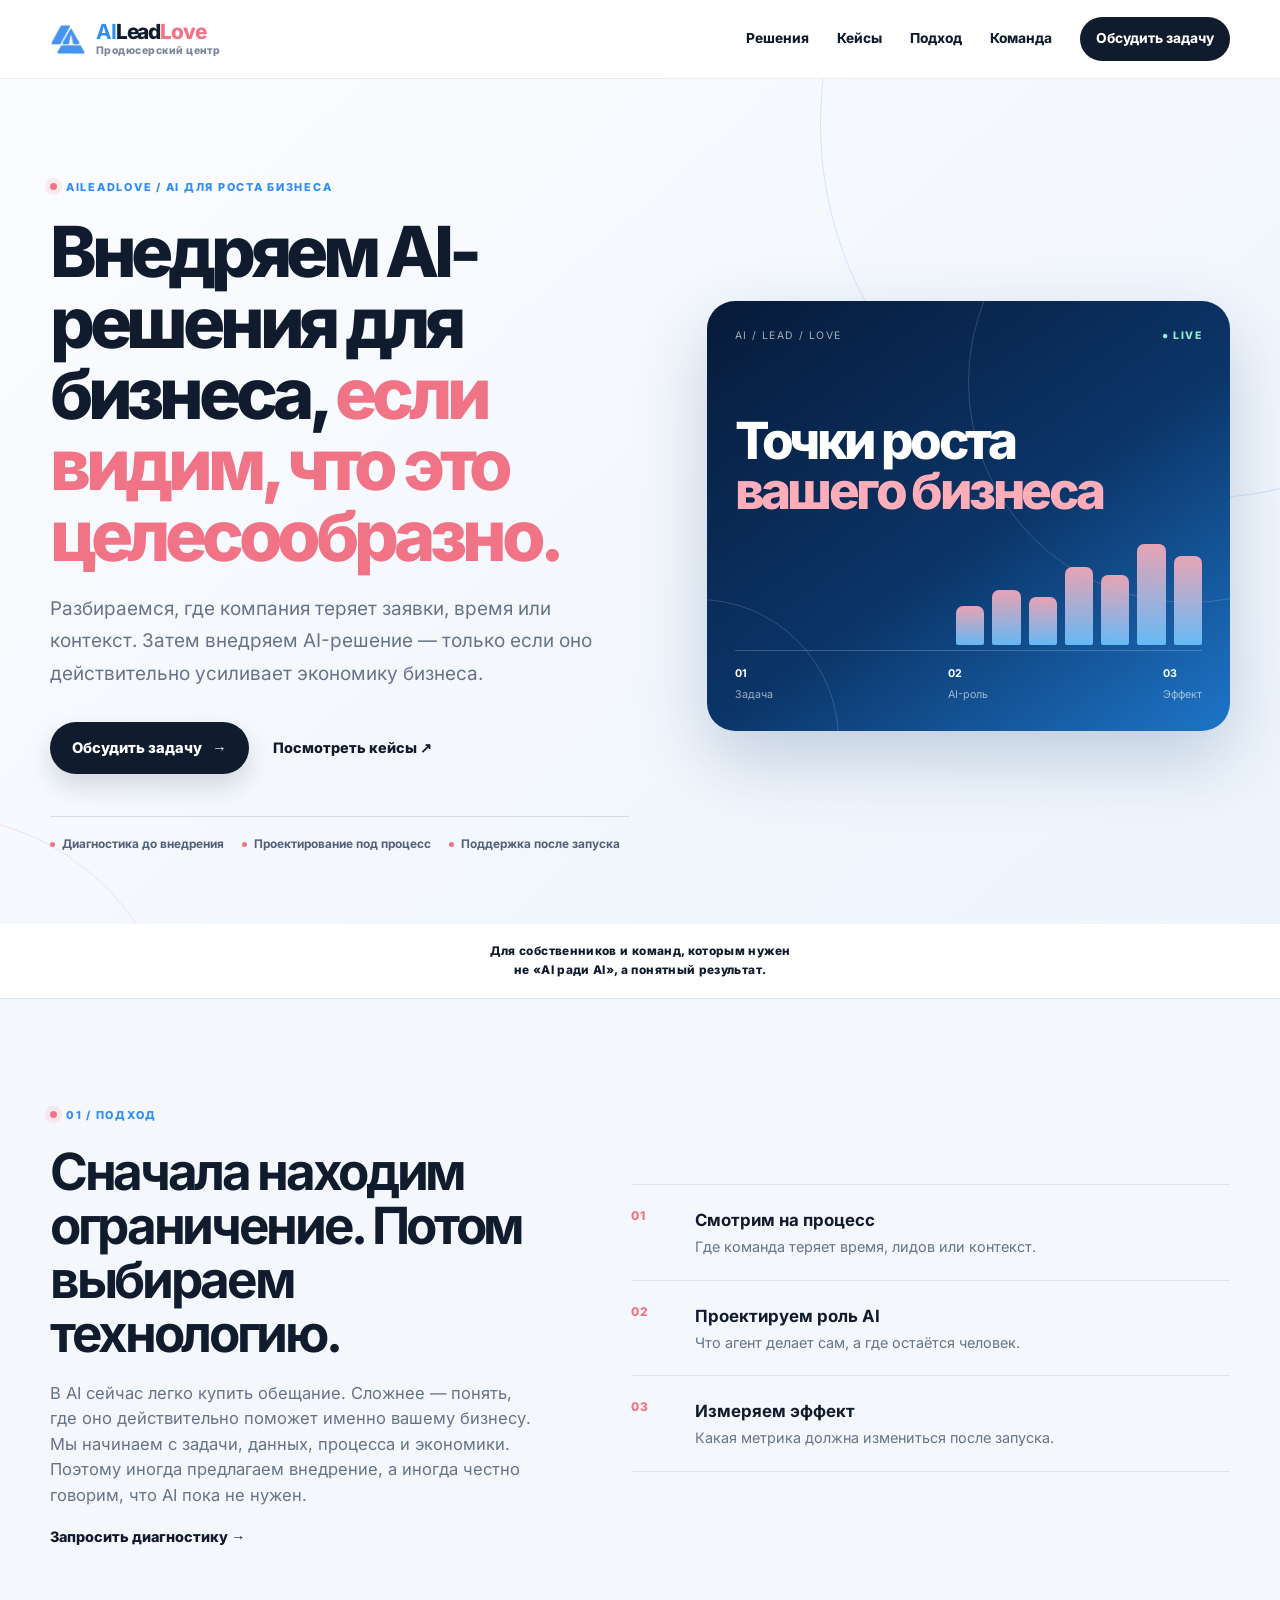
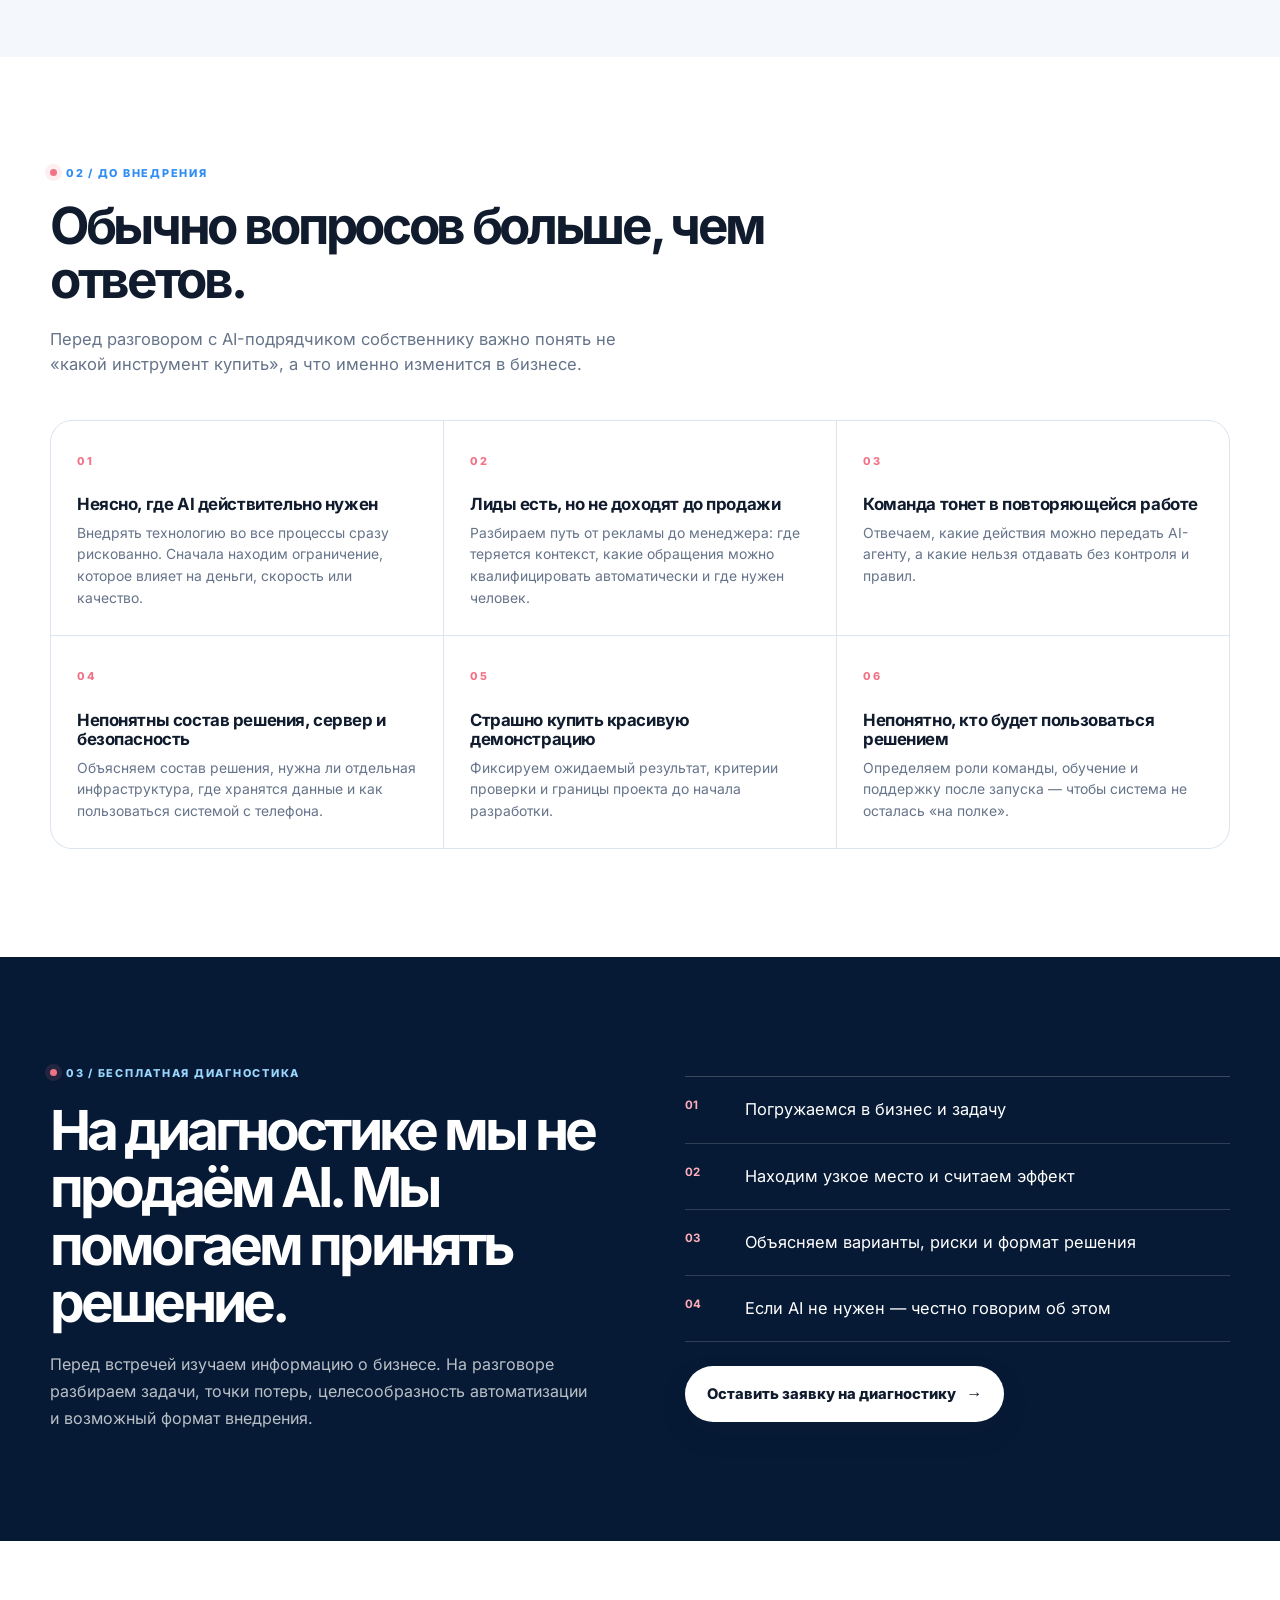
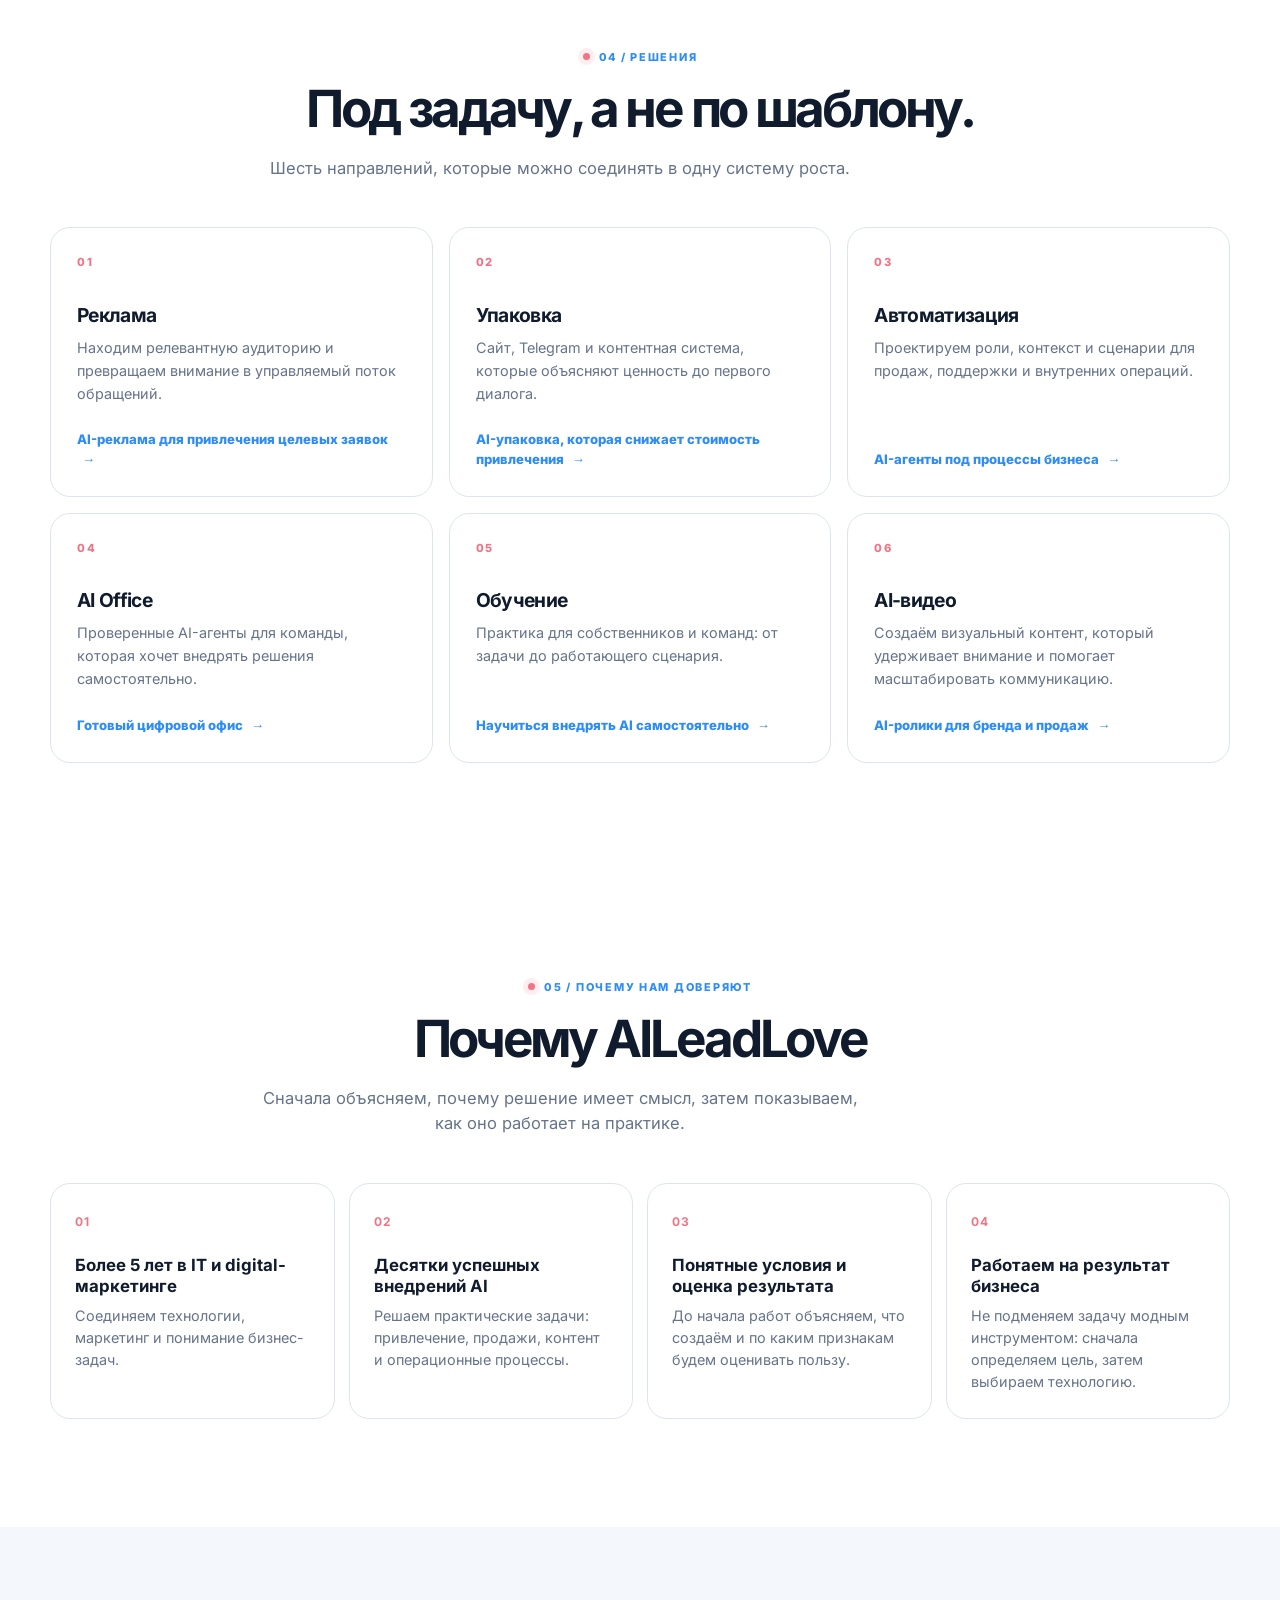
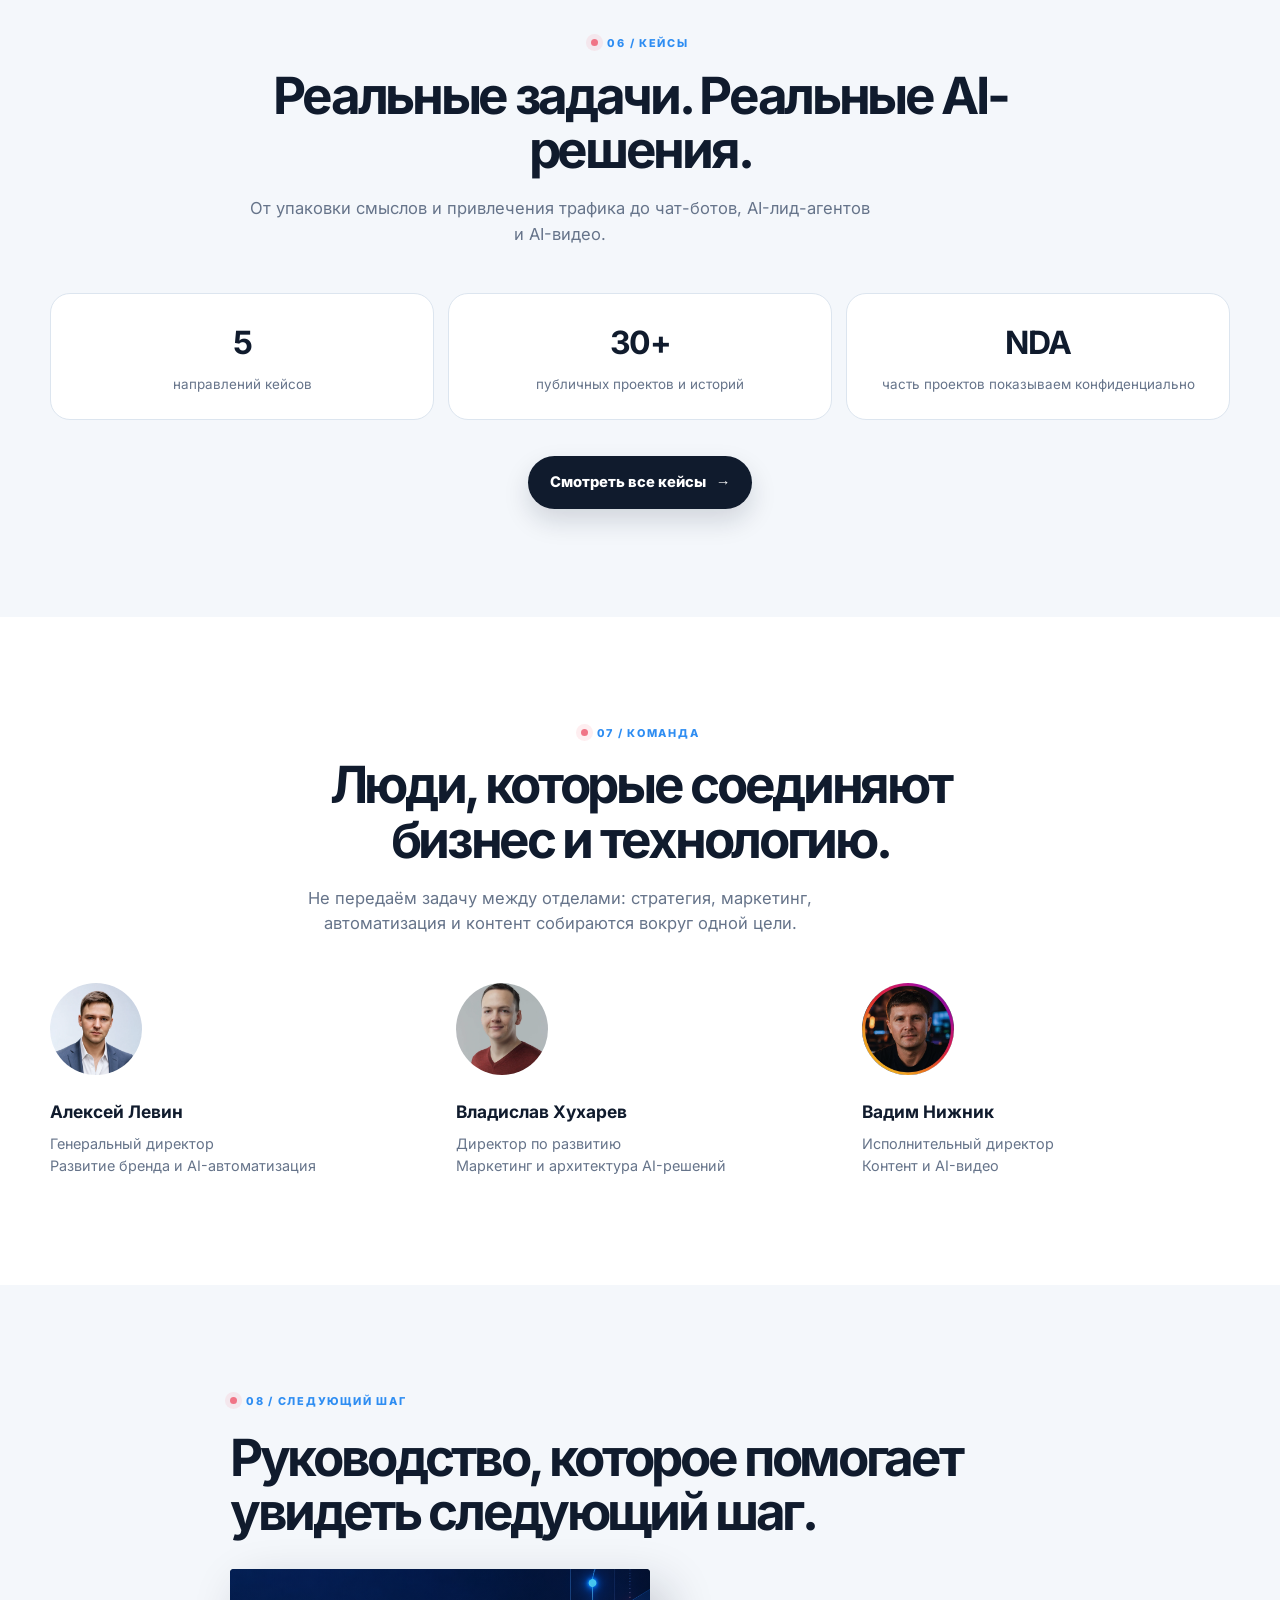
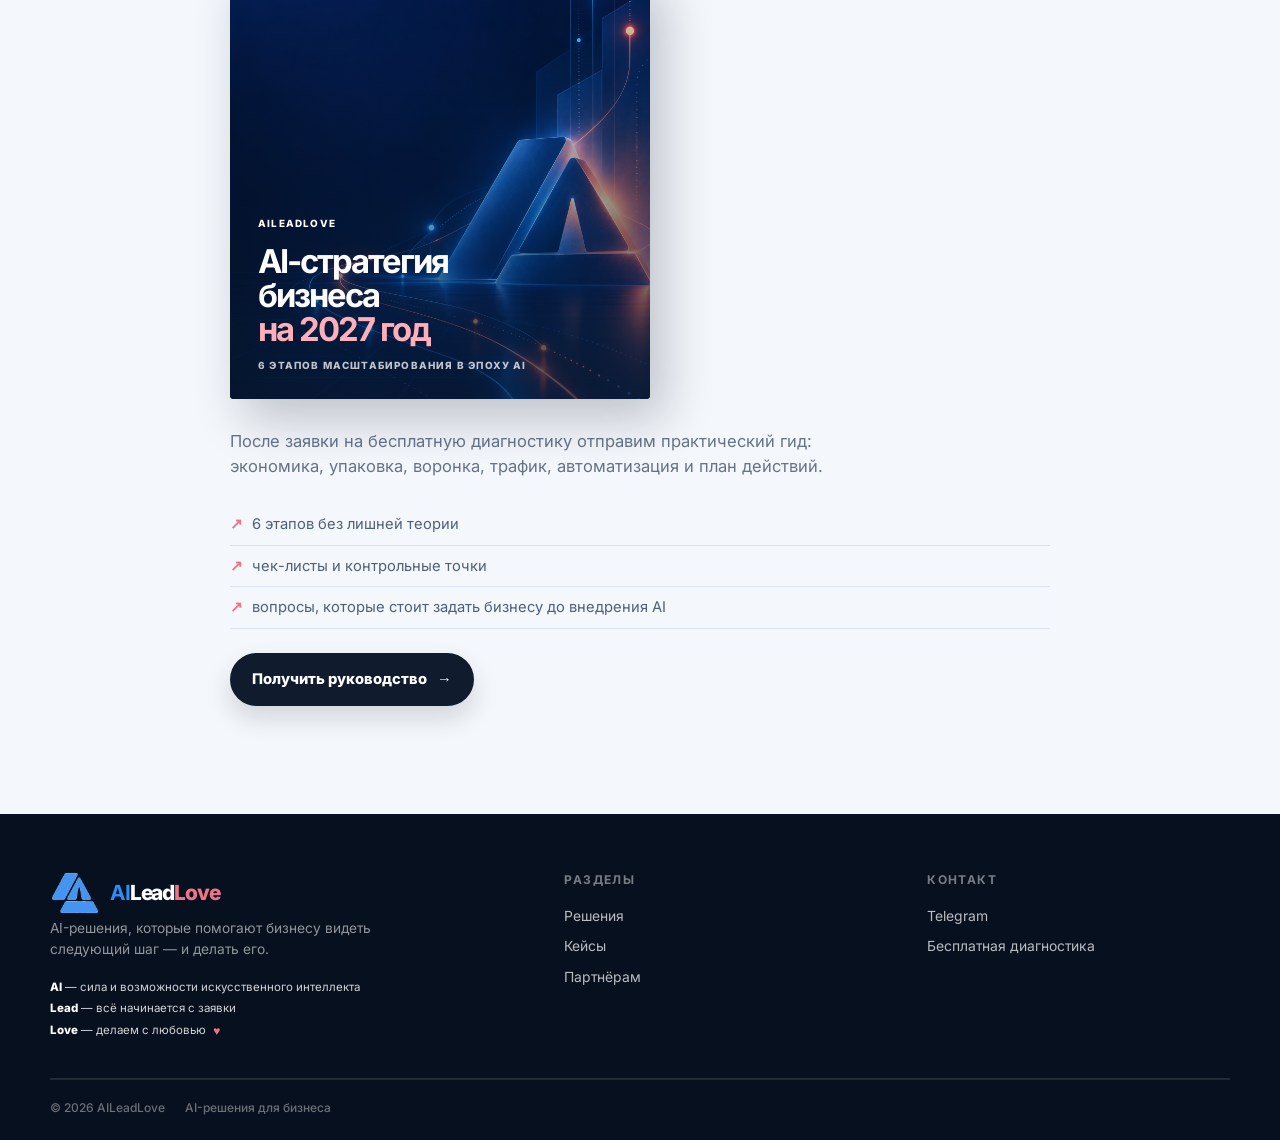
==== commit b0a8937e: "Remove prices from Russian website pages" ====
--- a/index.html
+++ b/index.html
@@ -1,7 +1,7 @@
 <!doctype html><html lang="ru"><head><meta charset="utf-8"><meta name="viewport" content="width=device-width, initial-scale=1"><link rel="preconnect" href="https://fonts.googleapis.com"><meta name="robots" content="index, follow"><meta name="description" content="AILeadLove помогает бизнесу находить точки роста и внедрять AI только там, где это приносит измеримую пользу."><link rel="canonical" href="https://aileadlove.ru/"><title>AILeadLove — AI-решения для бизнеса, которые работают на результат</title><link rel="stylesheet" href="fonts/inter.css"><link rel="stylesheet" href="styles.css?v=premium-20261109"><link rel="stylesheet" href="premium.css?v=20261109"></head><body><div class="floating-hearts" aria-hidden="true"><span class="heart heart-1">♥</span><span class="heart heart-2">♥</span><span class="heart heart-3">♥</span><span class="heart heart-4">♥</span><span class="heart heart-5">♥</span><span class="heart heart-6">♥</span><span class="heart heart-7">♥</span><span class="heart heart-8">♥</span></div><header class="site-nav"><div class="shell nav-inner"><a class="wordmark" href="./"><span class="brand-topline"><img src="images/logo-mark.png" alt="" width="42" height="42"><span class="brand-name"><b>AI</b>Lead<span class="wordmark-love">Love</span></span></span><small class="brand-subtitle">Продюсерский центр</small></a><button class="menu-toggle" type="button" aria-label="Открыть меню" aria-expanded="false"><i></i><i></i><i></i></button><nav class="site-menu"><a href="#services">Решения</a><a href="cases/">Кейсы</a><a href="#approach">Подход</a><a href="#team">Команда</a><a class="nav-action" href="#contact">Обсудить задачу</a></nav></div></header><main>
 <section class="premium-hero"><div class="hero-orbit orbit-a"></div><div class="hero-orbit orbit-b"></div><div class="shell hero-layout"><div class="hero-copy"><span class="overline">AILeadLove / AI для роста бизнеса</span><h1>Внедряем AI-решения для бизнеса, <em>если видим, что это целесообразно.</em></h1><p class="hero-deck">Разбираемся, где компания теряет заявки, время или контекст. Затем внедряем AI-решение — только если оно действительно усиливает экономику бизнеса.</p><div class="hero-actions"><a class="button button-dark" href="#contact">Обсудить задачу <span>→</span></a><a class="text-action" href="cases/">Посмотреть кейсы <span>↗</span></a></div><div class="hero-proof"><span>Диагностика до внедрения</span><span>Проектирование под процесс</span><span>Поддержка после запуска</span></div></div><div class="hero-dashboard"><div class="dashboard-top"><span>AI / LEAD / LOVE</span><b>● live</b></div><div class="dashboard-title">Точки роста<br><em>вашего бизнеса</em></div><div class="dashboard-chart"><i style="height:34%"></i><i style="height:48%"></i><i style="height:42%"></i><i style="height:68%"></i><i style="height:61%"></i><i style="height:88%"></i><i style="height:78%"></i></div><div class="dashboard-bottom"><span><b>01</b> Задача</span><span><b>02</b> AI-роль</span><span><b>03</b> Эффект</span></div></div></div></section>
 <section class="trust-strip"><div class="shell trust-inner"><span class="trust-lead">Для собственников и команд, которым нужен<br>не «AI ради AI», а понятный результат.</span></div></section>
-<section class="section-light" id="approach"><div class="shell split-v2"><div class="section-lead"><span class="overline">01 / Подход</span><h2>Сначала находим ограничение. Потом выбираем технологию.</h2><p>В AI сейчас легко купить обещание. Сложнее — понять, где оно действительно поможет именно вашему бизнесу.</p><p>Мы начинаем с задачи, данных, процесса и экономики. Поэтому иногда предлагаем внедрение, а иногда честно говорим, что AI пока не нужен.</p><a class="inline-link" href="#contact">Запросить диагностику <span>→</span></a></div><div class="principles"><div><span>01</span><div class="principle-copy"><h3>Смотрим на процесс</h3><p>Где команда теряет время, лидов или контекст.</p></div></div><div><span>02</span><div class="principle-copy"><h3>Проектируем роль AI</h3><p>Что агент делает сам, а где остаётся человек.</p></div></div><div><span>03</span><div class="principle-copy"><h3>Измеряем эффект</h3><p>Какая метрика должна измениться после запуска.</p></div></div></div></div></section><section class="pain-section-v2"><div class="shell"><div class="section-heading left"><span class="overline">02 / До внедрения</span><h2>Обычно вопросов больше, чем ответов.</h2><p>Перед разговором с AI-подрядчиком собственнику важно понять не «какой инструмент купить», а что именно изменится в бизнесе.</p></div><div class="pain-grid-v2"><div><span>01</span><h3>Неясно, где AI действительно нужен</h3><p>Внедрять технологию во все процессы сразу рискованно. Сначала находим ограничение, которое влияет на деньги, скорость или качество.</p></div><div><span>02</span><h3>Лиды есть, но не доходят до продажи</h3><p>Разбираем путь от рекламы до менеджера: где теряется контекст, какие обращения можно квалифицировать автоматически и где нужен человек.</p></div><div><span>03</span><h3>Команда тонет в повторяющейся работе</h3><p>Отвечаем, какие действия можно передать AI-агенту, а какие нельзя отдавать без контроля и правил.</p></div><div><span>04</span><h3>Непонятны стоимость, сервер и безопасность</h3><p>Объясняем состав решения, нужна ли отдельная инфраструктура, где хранятся данные и как пользоваться системой с телефона.</p></div><div><span>05</span><h3>Страшно купить красивую демонстрацию</h3><p>Фиксируем ожидаемый результат, критерии проверки и границы проекта до начала разработки.</p></div><div><span>06</span><h3>Непонятно, кто будет пользоваться решением</h3><p>Определяем роли команды, обучение и поддержку после запуска — чтобы система не осталась «на полке».</p></div></div></div></section><section class="diagnostic-section-v2"><div class="shell diagnostic-layout-v2"><div><span class="overline overline-light">03 / Бесплатная диагностика</span><h2>На диагностике мы не продаём AI. Мы помогаем принять решение.</h2><p>Перед встречей изучаем информацию о бизнесе. На разговоре разбираем задачи, точки потерь, целесообразность автоматизации и возможный формат внедрения.</p></div><div class="diagnostic-steps-v2"><div><b>01</b><span>Погружаемся в бизнес и задачу</span></div><div><b>02</b><span>Находим узкое место и считаем эффект</span></div><div><b>03</b><span>Объясняем варианты, риски и стоимость</span></div><div><b>04</b><span>Если AI не нужен — честно говорим об этом</span></div><a class="button button-light diagnostic-button-v2" href="#contact">Оставить заявку на диагностику <span>→</span></a></div></div></section><section class="section-white" id="services"><div class="shell"><div class="section-heading"><span class="overline">04 / Решения</span><h2>Под задачу, а не по шаблону.</h2><p>Шесть направлений, которые можно соединять в одну систему роста.</p></div><div class="solutions-grid"><a class="solution-card" href="traffic/"><span class="solution-index">01</span><h3>Реклама</h3><p>Находим релевантную аудиторию и превращаем внимание в управляемый поток обращений.</p><span class="solution-link">AI-реклама для привлечения целевых заявок <b>→</b></span></a><a class="solution-card" href="packaging/"><span class="solution-index">02</span><h3>Упаковка</h3><p>Сайт, Telegram и контентная система, которые объясняют ценность до первого диалога.</p><span class="solution-link">AI-упаковка, которая снижает стоимость привлечения <b>→</b></span></a><a class="solution-card" href="aiagents/"><span class="solution-index">03</span><h3>Автоматизация</h3><p>Проектируем роли, контекст и сценарии для продаж, поддержки и внутренних операций.</p><span class="solution-link">AI-агенты под процессы бизнеса <b>→</b></span></a><a class="solution-card" href="aioffice/"><span class="solution-index">04</span><h3>AI Office</h3><p>Проверенные AI-агенты для команды, которая хочет внедрять решения самостоятельно.</p><span class="solution-link">Готовый цифровой офис <b>→</b></span></a><a class="solution-card" href="ai-training/"><span class="solution-index">05</span><h3>Обучение</h3><p>Практика для собственников и команд: от задачи до работающего сценария.</p><span class="solution-link">Научиться внедрять AI самостоятельно <b>→</b></span></a><a class="solution-card" href="aivideo/"><span class="solution-index">06</span><h3>AI-видео</h3><p>Создаём визуальный контент, который удерживает внимание и помогает масштабировать коммуникацию.</p><span class="solution-link">AI-ролики для бренда и продаж <b>→</b></span></a></div></div></section>
+<section class="section-light" id="approach"><div class="shell split-v2"><div class="section-lead"><span class="overline">01 / Подход</span><h2>Сначала находим ограничение. Потом выбираем технологию.</h2><p>В AI сейчас легко купить обещание. Сложнее — понять, где оно действительно поможет именно вашему бизнесу.</p><p>Мы начинаем с задачи, данных, процесса и экономики. Поэтому иногда предлагаем внедрение, а иногда честно говорим, что AI пока не нужен.</p><a class="inline-link" href="#contact">Запросить диагностику <span>→</span></a></div><div class="principles"><div><span>01</span><div class="principle-copy"><h3>Смотрим на процесс</h3><p>Где команда теряет время, лидов или контекст.</p></div></div><div><span>02</span><div class="principle-copy"><h3>Проектируем роль AI</h3><p>Что агент делает сам, а где остаётся человек.</p></div></div><div><span>03</span><div class="principle-copy"><h3>Измеряем эффект</h3><p>Какая метрика должна измениться после запуска.</p></div></div></div></div></section><section class="pain-section-v2"><div class="shell"><div class="section-heading left"><span class="overline">02 / До внедрения</span><h2>Обычно вопросов больше, чем ответов.</h2><p>Перед разговором с AI-подрядчиком собственнику важно понять не «какой инструмент купить», а что именно изменится в бизнесе.</p></div><div class="pain-grid-v2"><div><span>01</span><h3>Неясно, где AI действительно нужен</h3><p>Внедрять технологию во все процессы сразу рискованно. Сначала находим ограничение, которое влияет на деньги, скорость или качество.</p></div><div><span>02</span><h3>Лиды есть, но не доходят до продажи</h3><p>Разбираем путь от рекламы до менеджера: где теряется контекст, какие обращения можно квалифицировать автоматически и где нужен человек.</p></div><div><span>03</span><h3>Команда тонет в повторяющейся работе</h3><p>Отвечаем, какие действия можно передать AI-агенту, а какие нельзя отдавать без контроля и правил.</p></div><div><span>04</span><h3>Непонятны состав решения, сервер и безопасность</h3><p>Объясняем состав решения, нужна ли отдельная инфраструктура, где хранятся данные и как пользоваться системой с телефона.</p></div><div><span>05</span><h3>Страшно купить красивую демонстрацию</h3><p>Фиксируем ожидаемый результат, критерии проверки и границы проекта до начала разработки.</p></div><div><span>06</span><h3>Непонятно, кто будет пользоваться решением</h3><p>Определяем роли команды, обучение и поддержку после запуска — чтобы система не осталась «на полке».</p></div></div></div></section><section class="diagnostic-section-v2"><div class="shell diagnostic-layout-v2"><div><span class="overline overline-light">03 / Бесплатная диагностика</span><h2>На диагностике мы не продаём AI. Мы помогаем принять решение.</h2><p>Перед встречей изучаем информацию о бизнесе. На разговоре разбираем задачи, точки потерь, целесообразность автоматизации и возможный формат внедрения.</p></div><div class="diagnostic-steps-v2"><div><b>01</b><span>Погружаемся в бизнес и задачу</span></div><div><b>02</b><span>Находим узкое место и считаем эффект</span></div><div><b>03</b><span>Объясняем варианты, риски и формат решения</span></div><div><b>04</b><span>Если AI не нужен — честно говорим об этом</span></div><a class="button button-light diagnostic-button-v2" href="#contact">Оставить заявку на диагностику <span>→</span></a></div></div></section><section class="section-white" id="services"><div class="shell"><div class="section-heading"><span class="overline">04 / Решения</span><h2>Под задачу, а не по шаблону.</h2><p>Шесть направлений, которые можно соединять в одну систему роста.</p></div><div class="solutions-grid"><a class="solution-card" href="traffic/"><span class="solution-index">01</span><h3>Реклама</h3><p>Находим релевантную аудиторию и превращаем внимание в управляемый поток обращений.</p><span class="solution-link">AI-реклама для привлечения целевых заявок <b>→</b></span></a><a class="solution-card" href="packaging/"><span class="solution-index">02</span><h3>Упаковка</h3><p>Сайт, Telegram и контентная система, которые объясняют ценность до первого диалога.</p><span class="solution-link">AI-упаковка, которая снижает стоимость привлечения <b>→</b></span></a><a class="solution-card" href="aiagents/"><span class="solution-index">03</span><h3>Автоматизация</h3><p>Проектируем роли, контекст и сценарии для продаж, поддержки и внутренних операций.</p><span class="solution-link">AI-агенты под процессы бизнеса <b>→</b></span></a><a class="solution-card" href="aioffice/"><span class="solution-index">04</span><h3>AI Office</h3><p>Проверенные AI-агенты для команды, которая хочет внедрять решения самостоятельно.</p><span class="solution-link">Готовый цифровой офис <b>→</b></span></a><a class="solution-card" href="ai-training/"><span class="solution-index">05</span><h3>Обучение</h3><p>Практика для собственников и команд: от задачи до работающего сценария.</p><span class="solution-link">Научиться внедрять AI самостоятельно <b>→</b></span></a><a class="solution-card" href="aivideo/"><span class="solution-index">06</span><h3>AI-видео</h3><p>Создаём визуальный контент, который удерживает внимание и помогает масштабировать коммуникацию.</p><span class="solution-link">AI-ролики для бренда и продаж <b>→</b></span></a></div></div></section>
 
 <section class="section-white why-us-v2"><div class="shell"><div class="section-heading"><span class="overline">05 / Почему нам доверяют</span><h2>Почему AILeadLove</h2><p>Сначала объясняем, почему решение имеет смысл, затем показываем, как оно работает на практике.</p></div><div class="why-grid-v2"><article><b>01</b><h3>Более 5 лет в IT и digital-маркетинге</h3><p>Соединяем технологии, маркетинг и понимание бизнес-задач.</p></article><article><b>02</b><h3>Десятки успешных внедрений AI</h3><p>Решаем практические задачи: привлечение, продажи, контент и операционные процессы.</p></article><article><b>03</b><h3>Понятные условия и оценка результата</h3><p>До начала работ объясняем, что создаём и по каким признакам будем оценивать пользу.</p></article><article><b>04</b><h3>Работаем на результат бизнеса</h3><p>Не подменяем задачу модным инструментом: сначала определяем цель, затем выбираем технологию.</p></article></div></div></section>
 <section class="section-light cases-teaser-v2"><div class="shell"><div class="section-heading"><span class="overline">06 / Кейсы</span><h2>Реальные задачи. Реальные AI-решения.</h2><p>От упаковки смыслов и привлечения трафика до чат-ботов, AI-лид-агентов и AI-видео.</p></div><div class="case-proof-grid-v2"><div><strong>5</strong><span>направлений кейсов</span></div><div><strong>30+</strong><span>публичных проектов и историй</span></div><div><strong>NDA</strong><span>часть проектов показываем конфиденциально</span></div></div><a class="button button-dark" href="cases/">Смотреть все кейсы <span>→</span></a></div></section>
--- a/premium.css
+++ b/premium.css
@@ -57,3 +57,24 @@
 .brand-subtitle{margin-left:60px}
 .site-footer .brand-subtitle{display:none}
 @media(max-width:600px){.brand-subtitle{margin-left:54px}}
+/* Inline pulsing heart immediately after the word Любовью */
+.site-footer .footer-meaning span.heart-pulse{display:inline-block!important;margin:0 0 0 4px;vertical-align:-.08em;animation:heartPulseV19 1.25s ease-in-out infinite}
+@keyframes heartPulseV19{0%,100%{transform:scale(1);opacity:.82}50%{transform:scale(1.38);opacity:1}}
+/* Descriptor starts exactly where the company name starts */
+.site-nav .brand-subtitle{align-self:flex-start;margin-left:60px!important}
+@media(max-width:600px){.site-nav .brand-subtitle{margin-left:54px!important}}
+/* Compact centered descriptor under AILeadLove */
+.site-nav .brand-subtitle{width:110px;margin-top:1px!important;margin-left:60px!important;text-align:center;align-self:flex-start}
+@media(max-width:600px){.site-nav .brand-subtitle{width:110px;margin-left:54px!important;margin-top:1px!important}}
+/* Lift descriptor so it sits directly beneath the text, not beneath the tall mark row */
+.site-nav .brand-subtitle{position:relative;top:-15px}
+@media(max-width:600px){.site-nav .brand-subtitle{top:-12px}}
+/* Align mark between AILeadLove and the descriptor */
+.site-nav .brand-topline img{width:36px;height:36px;position:relative;top:7px}
+@media(max-width:600px){.site-nav .brand-topline img{width:32px;height:32px;top:5px}}
+/* Correct descriptor position for the smaller centered mark */
+.site-nav .brand-subtitle{top:-7px}
+@media(max-width:600px){.site-nav .brand-subtitle{top:-6px}}
+/* Center descriptor under the actual AILeadLove text start */
+.site-nav .brand-subtitle{margin-left:46px!important}
+@media(max-width:600px){.site-nav .brand-subtitle{margin-left:42px!important}}
